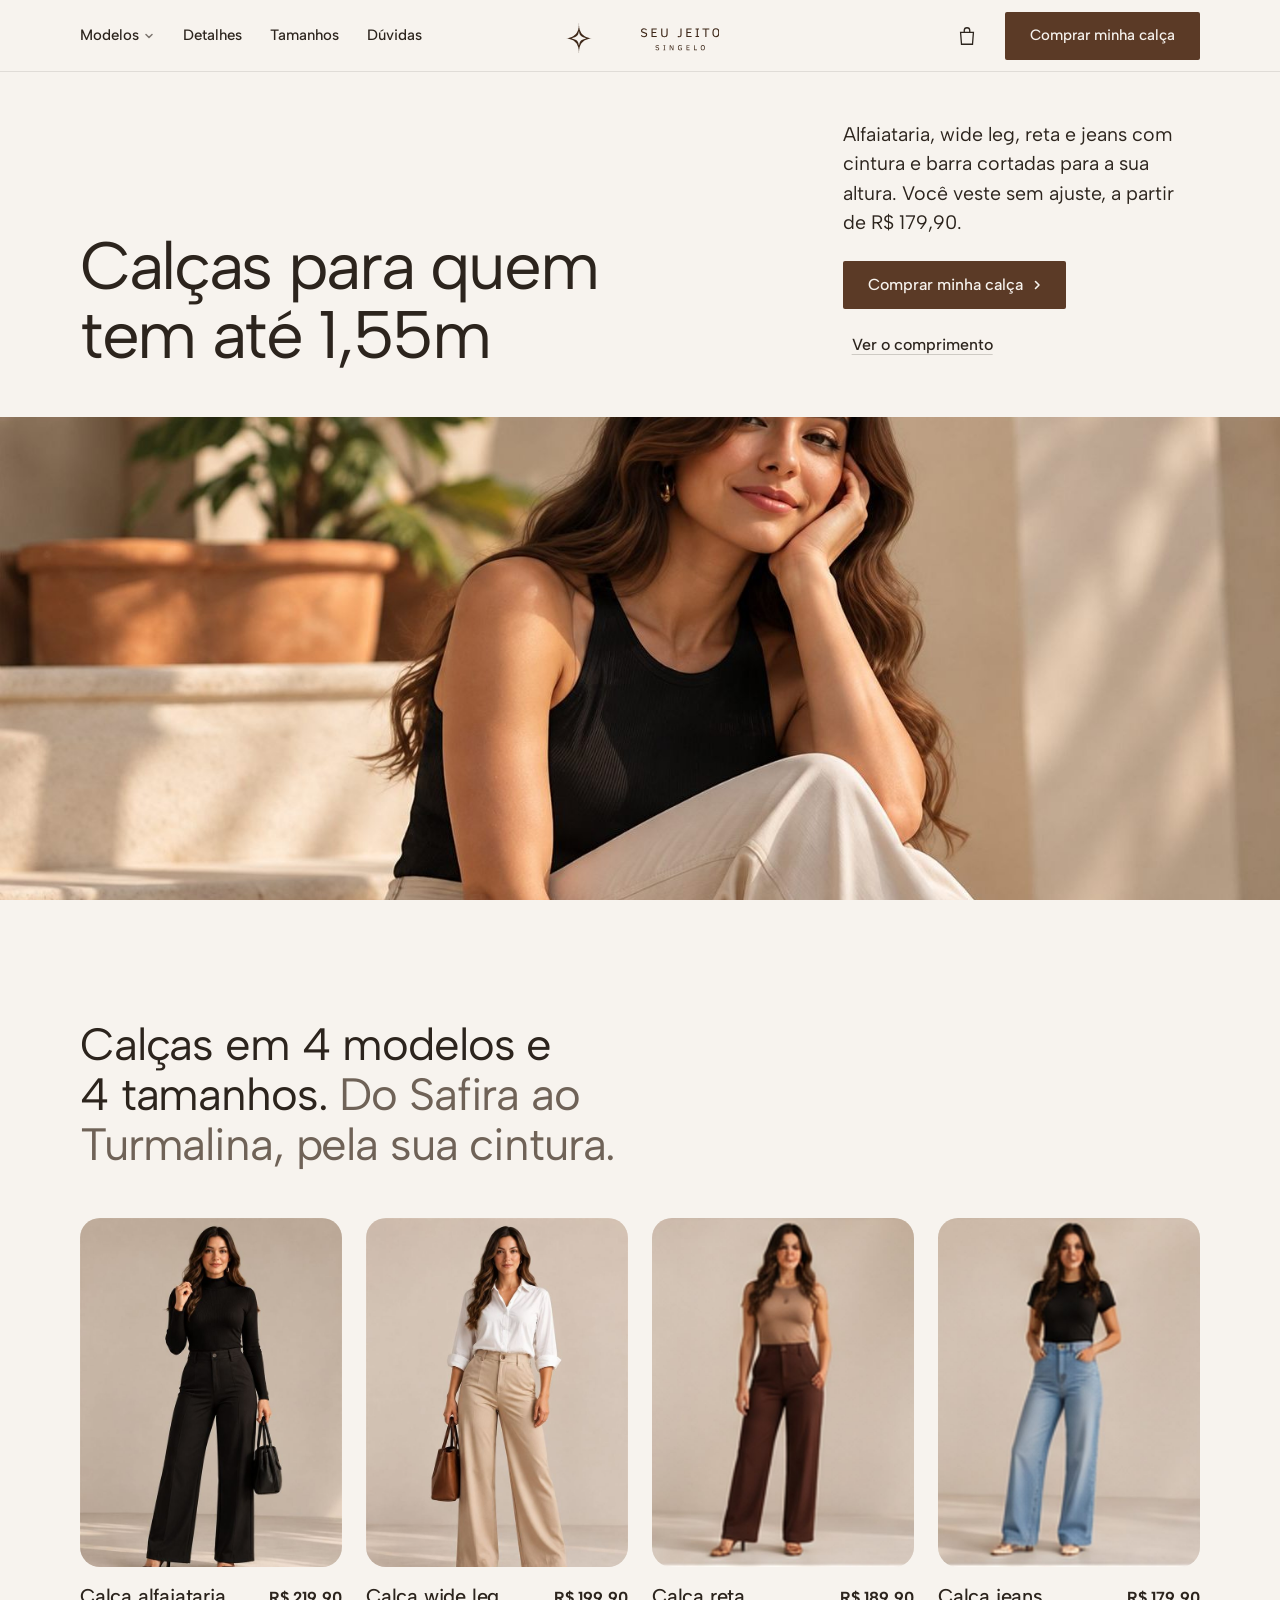
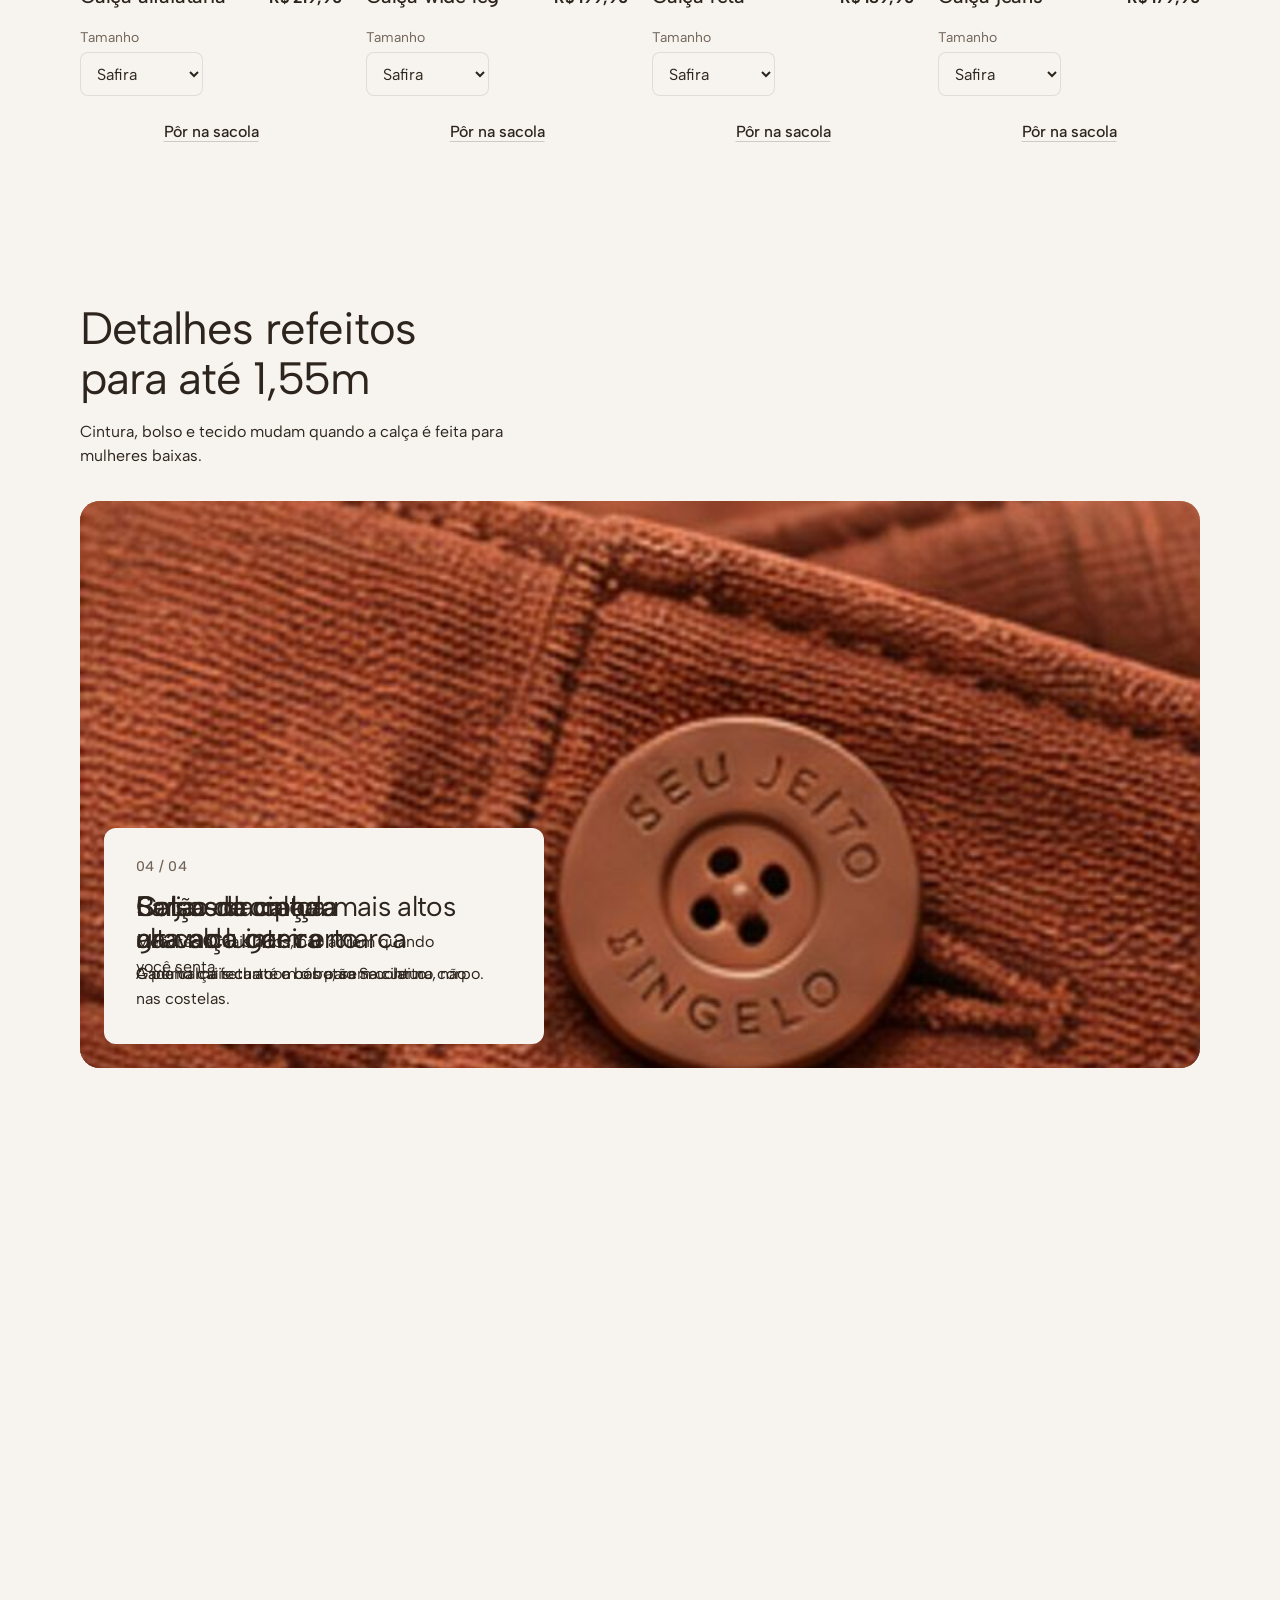
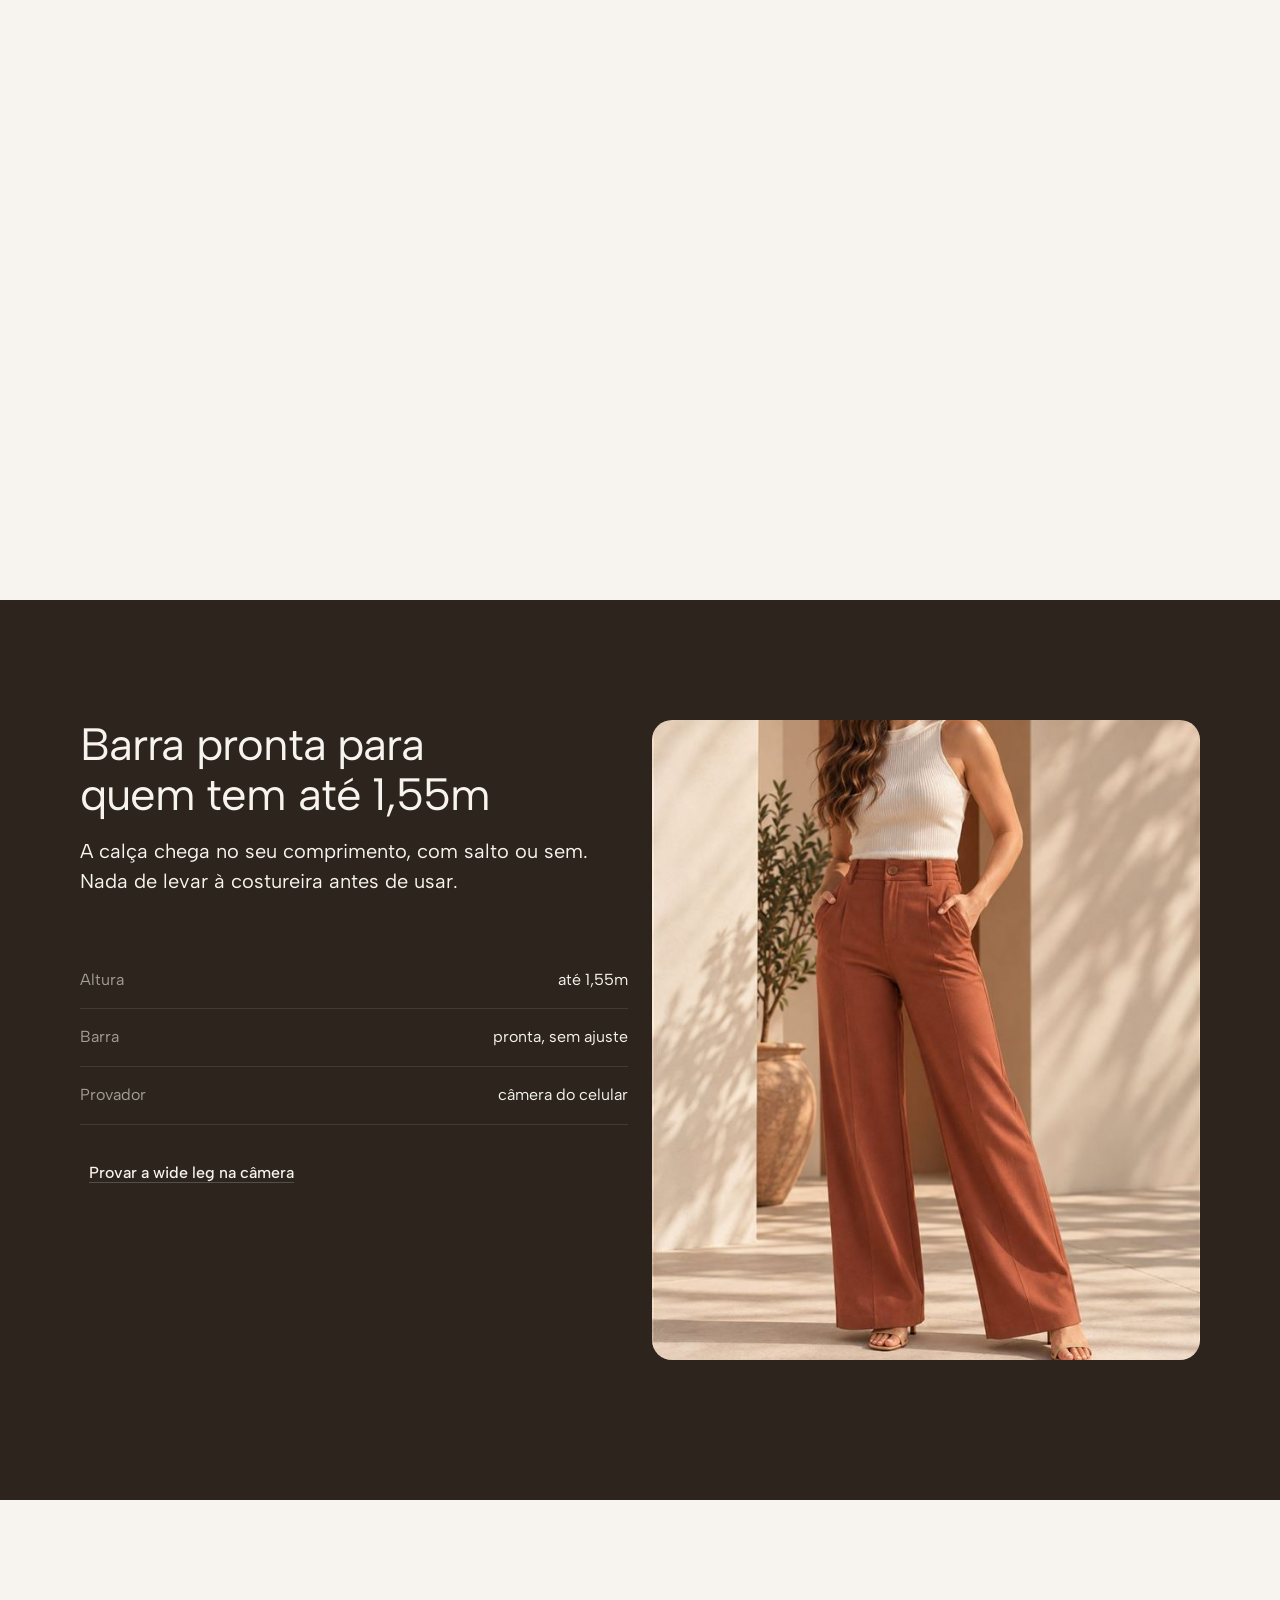
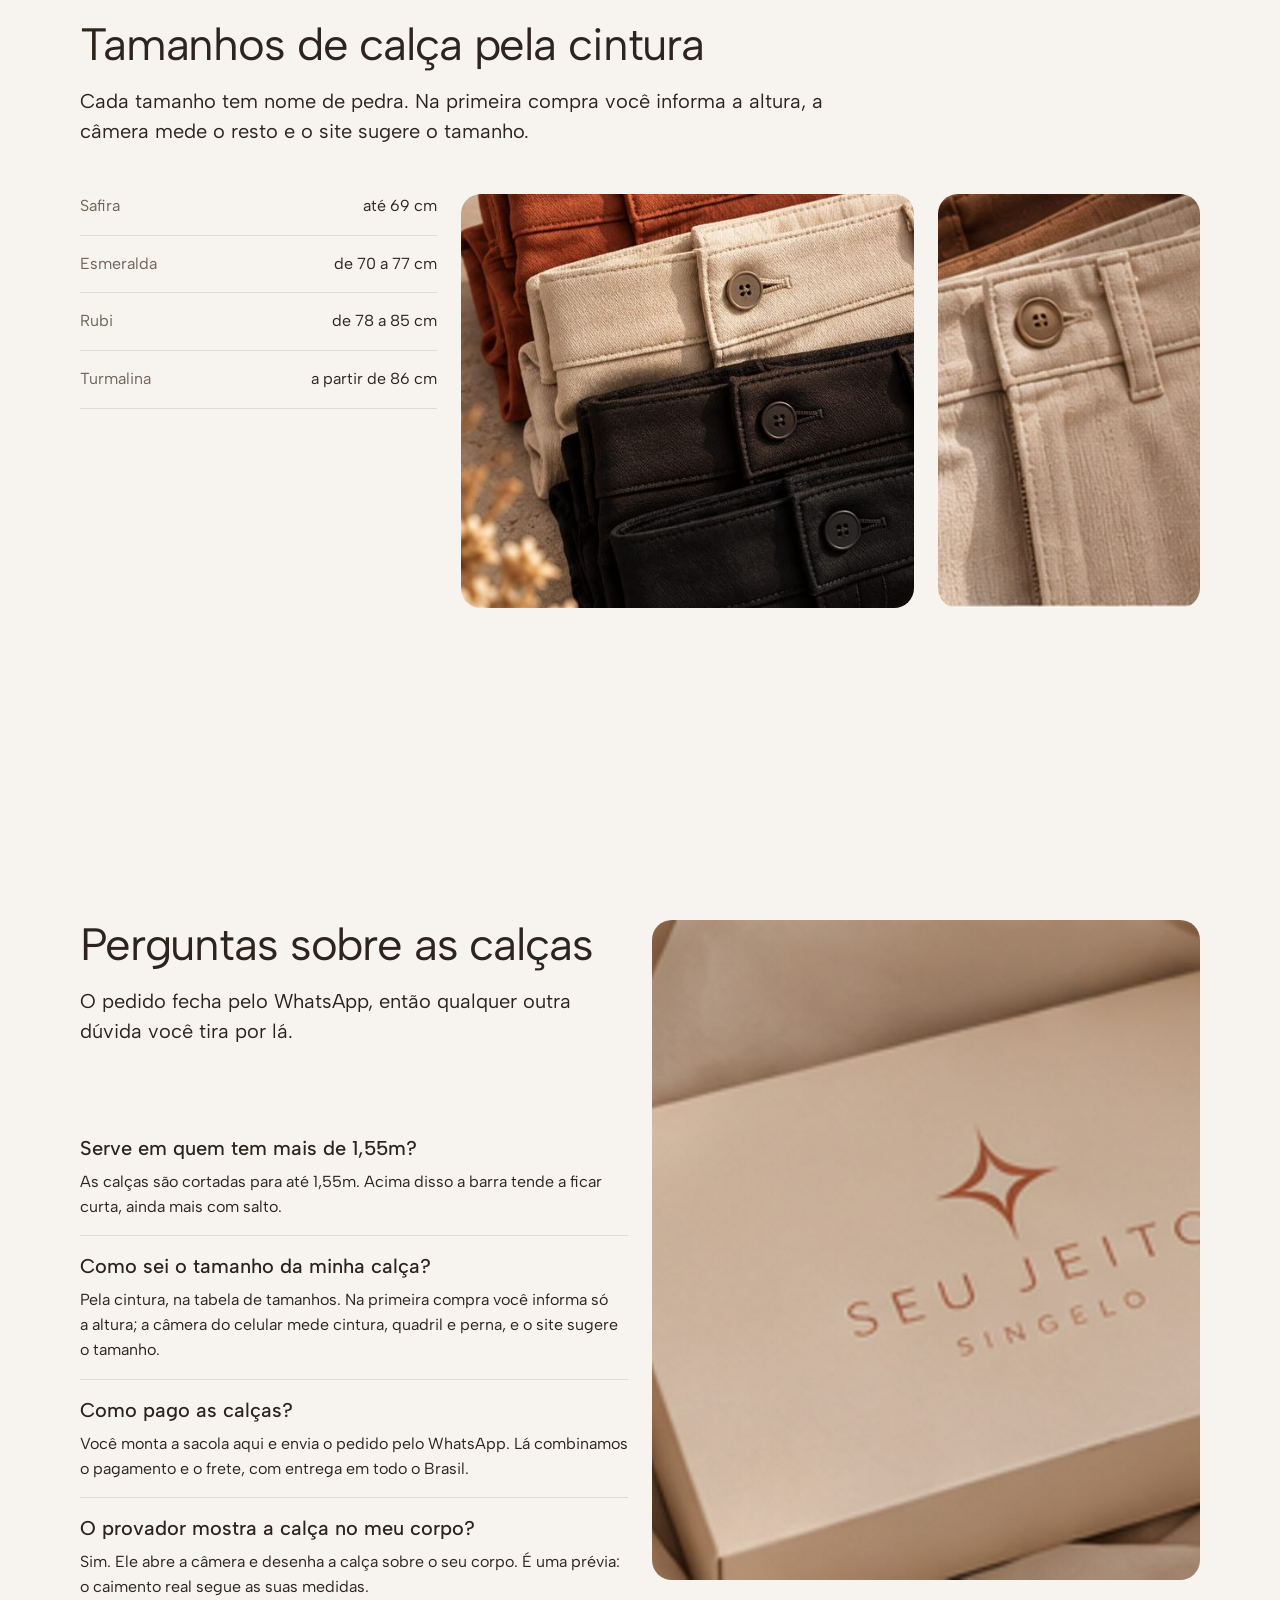
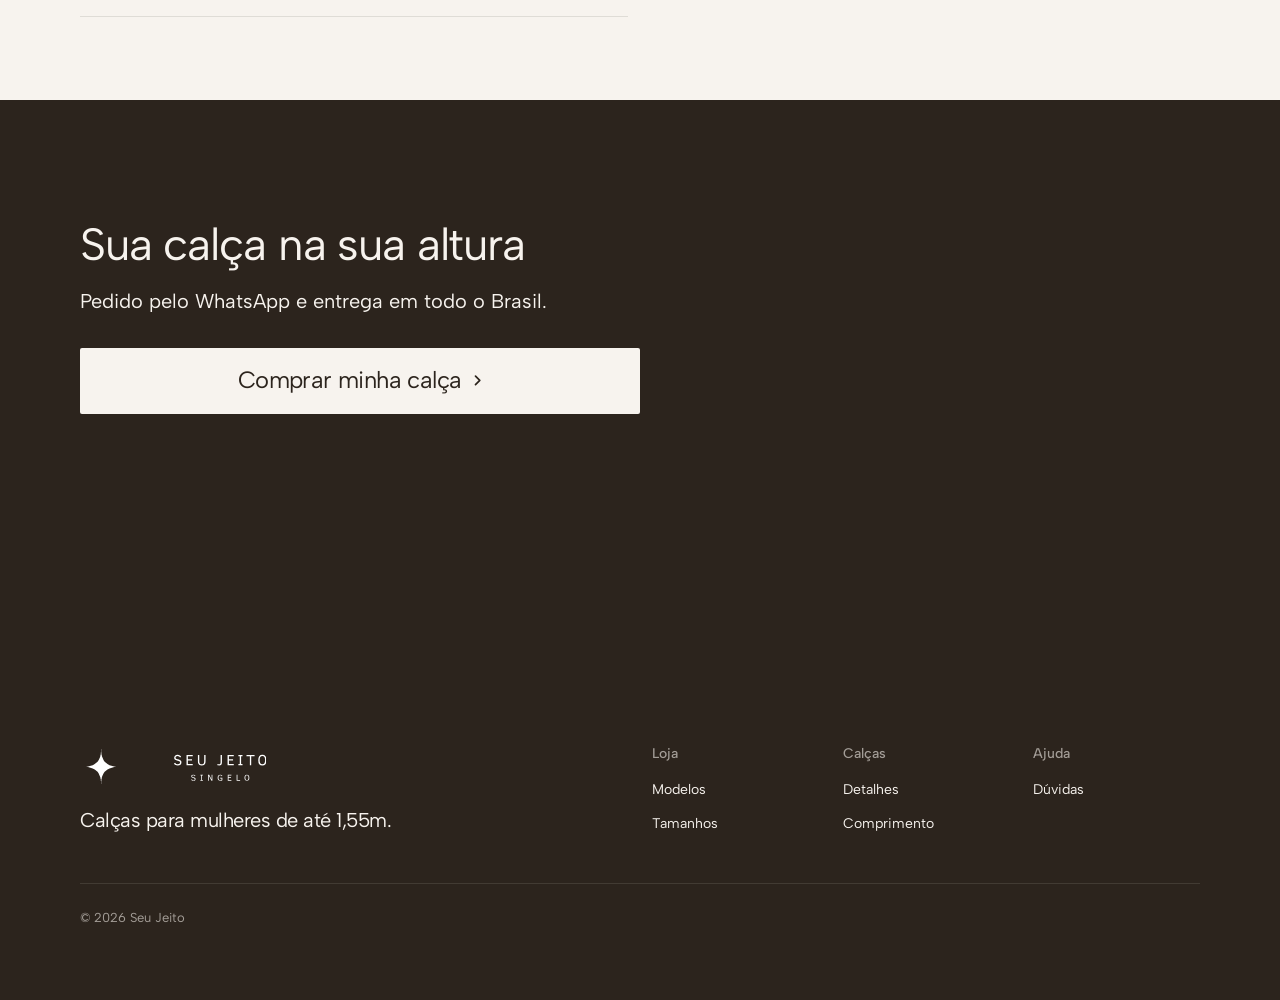
==== index.html @ 29775863 "checkout: medidas da câmera editáveis; pedido registra a correção Co-Authored-By: Claude Opus 5.5 <n" ====
<!doctype html>
<html lang="pt-BR" data-type="product" data-radius="soft" data-buttons="block" data-motion>
<head>
<meta charset="utf-8">
<meta name="viewport" content="width=device-width, initial-scale=1, viewport-fit=cover">
<title>Seu Jeito: calças para mulheres de até 1,55m</title>
<meta name="description" content="Alfaiataria, wide leg, reta e jeans com cintura e barra cortadas para mulheres baixas. Pedido pelo WhatsApp e entrega em todo o Brasil.">
<meta property="og:type" content="website">
<meta property="og:title" content="Seu Jeito: calças para mulheres de até 1,55m">
<meta property="og:description" content="Quatro modelos de calça com a barra pronta para quem tem até 1,55m.">
<meta property="og:image" content="share.jpg">
<meta name="twitter:card" content="summary_large_image">
<link rel="icon" href="img/logo.svg" type="image/svg+xml">
<meta name="theme-color" content="#f7f3ee">
<!-- <link rel="canonical" href="https://[domínio do cliente]/"> -->
<meta name="site-kind" content="other">
<meta name="page-type" content="product">
<link rel="preconnect" href="https://fonts.googleapis.com">
<link rel="preconnect" href="https://fonts.gstatic.com" crossorigin>
<link href="https://fonts.googleapis.com/css2?family=Albert+Sans:wght@400..700&display=swap" rel="stylesheet">
<link rel="stylesheet" href="assets/system.css">
<link rel="stylesheet" href="assets/ui/cards.css">
<link rel="stylesheet" href="assets/motion/motion.css">
<link rel="stylesheet" href="assets/layout/layout.css">
<link rel="stylesheet" href="assets/icons/icon.css">
<style>
:root {
  --p-bg: #f7f3ee; --p-surface: #efe9e1; --p-ink: #2c241d; --p-muted: #6f6257;
  --p-accent: #5b3a26; --p-accent-ink: #f7f3ee; --p-action: #5b3a26; --p-action-ink: #f7f3ee;
  --p-inv-bg: #2c241d; --p-inv-surface: #383029; --p-inv-ink: #f7f3ee; --p-inv-muted: #a39d97;
  --p-inv-accent: #f7f3ee; --p-inv-accent-ink: #2c241d; --p-inv-action: #f7f3ee; --p-inv-action-ink: #2c241d;
  --font-display: "Albert Sans", system-ui, sans-serif;
  --font-text: "Albert Sans", system-ui, sans-serif;
  --display-weight: 400;
  --display-tracking: -0.025em;
  --display-tracking-xl: -0.035em;
}
</style>
<script>document.documentElement.classList.add('m-enter');setTimeout(()=>document.documentElement.classList.add('m-enter-done'),700)</script>
<script type="importmap">{"imports":{"three":"https://cdn.jsdelivr.net/npm/three@0.160.0/build/three.module.js","three/addons/":"https://cdn.jsdelivr.net/npm/three@0.160.0/examples/jsm/"}}</script>
<script>document.documentElement.classList.add('mo-js');setTimeout(()=>document.documentElement.classList.add('mo-safe'),2500)</script>
<link rel="modulepreload" href="assets/moments/moments.js">
<link rel="modulepreload" href="assets/moments/lib.js">
<link rel="modulepreload" href="assets/moments/photo-chapters/moment.js">
<style>
/* page CSS: só o que fica dentro de uma foto, da loja ou dos diálogos */
.nav__logo img { height: 34px; width: auto; }
.footer--dark .nav__logo img { height: 40px; filter: brightness(0) invert(1); }
.hero--product .hero__stage img { --ly-pos: 50% 38%; }
@media (max-width: 639px) { .hero--product .hero__stage { aspect-ratio: 4 / 3; } }

/* modelos: quatro peças, foto 3:4 com a cabeça inteira */
#modelos .tile { --tile-ratio: 3 / 4; }
#modelos .tile__media > img { object-position: 50% 0; }
.provar { position: absolute; left: 50%; bottom: var(--s-4); translate: -50% 0; z-index: 1; min-height: 44px; padding: 0 var(--s-5);
  border: 0; border-radius: var(--r-btn); background: var(--bg); color: var(--ink); font: 500 16px/1 var(--font-text); cursor: pointer;
  opacity: 0; transition: opacity 220ms var(--ease), translate 220ms var(--ease); }
.tile:is(:hover, :focus-within) .provar { opacity: 1; }
@media (hover: none) { .provar { opacity: 1; } }
.compra { display: flex; flex-wrap: wrap; gap: var(--s-3); align-items: end; }
.compra label { display: grid; gap: var(--s-1); font-size: var(--t-small); color: var(--muted); }
.compra select { min-height: 44px; padding: 0 var(--s-3); border: 1px solid var(--line); border-radius: var(--r-sm); background: var(--bg); color: var(--ink); font: 16px var(--font-text); }
.compra .btn { flex: 1 1 140px; }
#modelos .tile { min-width: 0; }
@media (max-width: 639px) { .nav__logo img { height: 28px; } }

/* comprimento: a barra no chão */
#comprimento .frame { height: min(640px, calc(100svh - var(--padt) - var(--padb) - 24px)); }
#comprimento .frame__img { object-position: 50% 82%; }
.pic { margin: 0; overflow: hidden; border-radius: var(--r-lg); aspect-ratio: 1; }
.pic--tall { aspect-ratio: 5 / 4; }
@media (min-width: 1024px) { #tamanhos .pic { aspect-ratio: auto; height: min(415px, 46svh); } }
.pic--box { aspect-ratio: 3 / 2; }
.pic--box img { object-position: 72% 50%; }
@media (min-width: 1024px) { #duvidas .pic { aspect-ratio: auto; height: min(660px, calc(100svh - var(--padt) - var(--padb) - 24px)); } }
@media (min-width: 640px) { #detalhes:not(.is-live) .mo-ph__pic > img { max-height: 40svh; } }
.pic img { width: 100%; height: 100%; object-fit: cover; }
@media (max-width: 1023px) { #tamanhos .rows { grid-column: 1 / -1; } #tamanhos .pic { grid-column: span 6; aspect-ratio: 1; } }
@media (max-width: 639px) { #tamanhos .pic { grid-column: span 6; } #tamanhos .pic--tall { grid-column: 1 / -1; } }
/* photo-chapters parado (movimento reduzido ou tela baixa): as quatro fotos numa linha a 1024, mais baixas no celular */
@media (min-width: 1024px) and (max-width: 1279px) { #detalhes:not(.is-live) .mo-ph__list { grid-template-columns: repeat(4, 1fr); } }
@media (max-width: 639px) { #detalhes:not(.is-live) .mo-ph__pic > img { aspect-ratio: 2 / 1; } main > #detalhes:not(.is-live) { min-height: calc(2 * 100lvh); } }
#duvidas .faq__item { padding-block: var(--s-4); }
@media (min-width: 640px) and (max-width: 1279px) { #duvidas { --h: 2; } }
@media (min-width: 640px) and (max-width: 1023px) { #duvidas .pic { aspect-ratio: 4 / 5; } }
@media (min-width: 1024px) and (max-width: 1279px) { #duvidas .pic { height: calc(200svh - var(--padt) - var(--padb) - 48px); } }
@media (max-width: 639px) { #comprimento, #duvidas { --hm: 2; } #comprimento .frame { height: 600px; } }

/* sacola e diálogos: transições no estilo transitions.dev (entra com fade, blur e escala; sai rápido) */
.badge { position: absolute; top: -4px; right: -6px; min-width: 18px; height: 18px; padding: 0 5px; border-radius: 9px; background: var(--action); color: var(--action-ink);
  font: 500 12px/18px var(--font-text); text-align: center; }
.badge:empty { display: none; }
.badge.bump { animation: bump 360ms cubic-bezier(.34, 1.56, .64, 1); }
@keyframes bump { 40% { transform: scale(1.35); } }
.sacola-btn { position: relative; display: inline-grid; place-items: center; width: 44px; height: 44px; border: 0; background: none; color: var(--ink); cursor: pointer; }
.sacola-btn svg { width: 22px; height: 22px; fill: none; stroke: currentColor; stroke-width: 1.4; }

dialog { border: 0; padding: 0; background: var(--bg); color: var(--ink); max-height: calc(100% - 32px);
  opacity: 1; transform: none; filter: none;
  transition: opacity 260ms cubic-bezier(.22, 1, .36, 1), transform 320ms cubic-bezier(.22, 1, .36, 1), filter 260ms ease, overlay 320ms allow-discrete, display 320ms allow-discrete; }
@starting-style { dialog[open] { opacity: 0; transform: translateY(12px) scale(.97); filter: blur(6px); } }
dialog:not([open]) { opacity: 0; transform: scale(.98); transition-duration: 140ms; }
dialog::backdrop { background: rgb(44 36 29 / .45); transition: background 260ms ease, overlay 320ms allow-discrete, display 320ms allow-discrete; }
@starting-style { dialog[open]::backdrop { background: rgb(44 36 29 / 0); } }
dialog.sacola { margin: 0 0 0 auto; height: 100%; max-height: none; width: min(420px, 100%); display: flex; flex-direction: column; }
dialog.sacola:not([open]) { display: none; }
@starting-style { dialog.sacola[open] { opacity: 1; transform: translateX(100%); filter: none; } }
dialog.sacola:not([open]) { transform: translateX(100%); opacity: 1; }
.dlg-head { display: flex; justify-content: space-between; align-items: center; padding: var(--s-5) var(--s-6); border-bottom: 1px solid var(--line); }
.dlg-head h3 { font: 500 var(--t-lead)/1.3 var(--font-text); }
.dlg-head button { width: 44px; height: 44px; margin-right: calc(-1 * var(--s-3)); border: 0; background: none; color: var(--ink); font-size: 28px; line-height: 1; cursor: pointer; }
.sacola-itens { flex: 1; overflow: auto; padding: var(--s-4) var(--s-6); }
.sacola-item { display: grid; grid-template-columns: 64px 1fr auto; gap: var(--s-4); align-items: center; padding: var(--s-4) 0; border-bottom: 1px solid var(--line); }
.sacola-item img { width: 64px; height: 84px; object-fit: cover; object-position: 50% 0; border-radius: var(--r-sm); }
.sacola-item strong { display: block; font-weight: 500; }
.sacola-item span { font-size: var(--t-small); color: var(--muted); }
.qtd { display: inline-flex; align-items: center; gap: var(--s-3); margin-top: var(--s-2); }
.qtd button, .rm { width: 32px; height: 32px; border: 1px solid var(--line); border-radius: 50%; background: var(--bg); color: var(--ink); cursor: pointer; font-size: 16px; line-height: 1; }
.rm { border: 0; font-size: 22px; color: var(--muted); }
.vazia { color: var(--muted); text-align: center; padding: var(--s-8) 0; }
.sacola-foot { display: grid; gap: var(--s-3); padding: var(--s-5) var(--s-6); border-top: 1px solid var(--line); }
.sacola-foot > div { display: flex; justify-content: space-between; font-size: var(--t-lead); }
.sacola-foot .btn:disabled { opacity: .4; pointer-events: none; }
.sacola-foot small { font-size: var(--t-small); color: var(--muted); text-align: center; }

#checkout { width: min(640px, calc(100% - 32px)); }
#checkout form { padding: 0 var(--s-6) var(--s-6); }
#checkout fieldset { border: 0; padding: 0; margin: var(--s-5) 0 0; }
#checkout legend { font-weight: 500; margin-bottom: var(--s-4); }
#checkout legend small { display: block; font-weight: 400; color: var(--muted); font-size: var(--t-small); }
.campos { display: grid; grid-template-columns: 1fr 1fr; gap: var(--s-4); }
.campos label { display: grid; gap: var(--s-2); font-size: var(--t-small); color: var(--muted); }
.campos label.full { grid-column: 1 / -1; }
.campos input { min-height: 48px; padding: 0 var(--s-3); border: 1px solid var(--line); border-radius: var(--r-sm); background: #fff; color: var(--ink); font: 16px var(--font-text); }
.campos input:user-invalid { border-color: #a3341f; animation: shake 360ms cubic-bezier(.36, .07, .19, .97); }
@keyframes shake { 20%, 60% { transform: translateX(-4px); } 40%, 80% { transform: translateX(4px); } }
.sugestao { margin: var(--s-3) 0 0; color: var(--action); }
.sugestao:empty { display: none; }
.medidas-salvas { margin: var(--s-5) 0 0; color: var(--muted); }
.medidas-salvas button { border: 0; background: none; color: var(--action); text-decoration: underline; font: inherit; cursor: pointer; }
#checkout form > .btn { width: 100%; margin-top: var(--s-5); }
#provador { width: min(480px, calc(100% - 32px)); }
.cam { position: relative; background: #111; aspect-ratio: 3 / 4; }
.cam video, .cam canvas { position: absolute; inset: 0; width: 100%; height: 100%; object-fit: contain; transform: scaleX(-1); }
.cam canvas { z-index: 1; }
.cam .status { position: absolute; inset: auto 16px 16px; margin: 0; text-align: center; color: #fff; background: rgb(0 0 0 / .55); padding: var(--s-3) var(--s-4); border-radius: var(--r-sm); z-index: 2; }
.cam .status:empty { display: none; }
#provador > p, #medicao .dica { padding: var(--s-4) var(--s-6) var(--s-5); color: var(--muted); font-size: var(--t-small); }
#medicao { width: min(560px, calc(100% - 32px)); }
#medicao .dlg-head { gap: var(--s-3); }
#medicao .dlg-head h3 { margin-right: auto; }
.dlg-head .voz-btn { width: auto; height: auto; margin: 0; font-size: 14px; line-height: 1; white-space: nowrap; }
.voz-btn { min-height: 44px; padding: 0 var(--s-3); border: 1px solid var(--line); border-radius: var(--r-sm); background: none; color: var(--ink); font: 500 14px var(--font-text); cursor: pointer; }
.voz-btn[aria-pressed="false"] { color: var(--muted); }
.tutorial-video { display: block; width: 100%; max-height: 64vh; background: #111; aspect-ratio: 9 / 16; object-fit: contain; }
.tutorial-acoes { display: grid; gap: var(--s-3); padding: var(--s-5) var(--s-6); }
.tutorial-acoes .btn { width: 100%; }
.tutorial-acoes p { color: var(--muted); font-size: var(--t-small); text-align: center; }
#medicao .cam { max-height: 72vh; }
/* a cliente lê o aviso a 2,5 m do celular: letra grande */
#medicao .status { inset: auto 12px 12px; font-size: 20px; line-height: 1.35; padding: var(--s-4); }
/* celular: tela cheia, o vídeo ocupa tudo que sobra */
@media (max-width: 640px) {
  #medicao[open] { width: 100%; max-width: none; height: 100dvh; max-height: none; margin: 0; display: flex; flex-direction: column; border-radius: 0; }
  #medicao .dlg-head { padding: var(--s-2) var(--s-4); }
  .etapa-tutorial:not([hidden]), .etapa-camera:not([hidden]) { flex: 1; min-height: 0; display: flex; flex-direction: column; }
  .tutorial-video { flex: 1; min-height: 0; max-height: none; aspect-ratio: auto; }
  .tutorial-acoes { padding: var(--s-4) var(--s-4) calc(var(--s-4) + env(safe-area-inset-bottom)); }
  #medicao .cam { flex: 1; min-height: 0; max-height: none; aspect-ratio: auto !important; }
  /* vídeo deitado: corta as laterais (a pessoa fica no meio) em vez de ficar uma faixa pequena; em pé, mostra inteiro */
  #medicao.paisagem canvas { object-fit: cover; }
  #medicao .passos { margin: var(--s-3) var(--s-4) 0; font-size: 14px; }
  #medicao .dica { padding: var(--s-2) var(--s-4) calc(var(--s-3) + env(safe-area-inset-bottom)); font-size: 13px; }
}
#medicao .cam video { opacity: 0; } /* o canvas mostra o frame com as linhas de medida */
.progresso { height: 4px; background: var(--line); }
.progresso i { display: block; height: 100%; width: 0; background: var(--action); transition: width 200ms ease; }
.passos { margin: var(--s-4) var(--s-6) 0; padding-left: var(--s-5); display: grid; gap: var(--s-2); color: var(--muted); }
.passos li.agora { color: var(--ink); font-weight: 500; }
.passos li.feito { text-decoration: line-through; }
.medir { display: flex; align-items: end; }
.medir .btn { width: 100%; }
.medidas-camera { margin: var(--s-3) 0 0; }
.medidas-camera:empty { display: none; }
.medidas-camera.erro { color: #a3341f; }
@media (max-width: 600px) { .campos { grid-template-columns: 1fr; } }
@media (prefers-reduced-motion: reduce) { dialog, dialog::backdrop { transition: none; } .badge.bump, .campos input:user-invalid { animation: none; } }
</style>
</head>
<body>
<!-- type: product (calças femininas vendidas online, pedido pelo WhatsApp)
     deal: hero product (deal 2; o 1º, film, pede um filme que o cliente não tem), nav-split, close-type, footer-dark,
     rhythm dark-band, buttons block, mark: o logo do cliente. Paleta: as cores do próprio logo e das fotos (creme, marrom), via start.mjs brand. Tipo: albert.
     moments: photo-chapters em #detalhes -->

<header class="nav nav--split">
  <div class="wrap nav__bar">
    <a class="skip-link" href="#top">Pular para o conteúdo</a>
    <nav class="nav__links" aria-label="Principal">
      <div class="nav__item">
        <a class="nav__link" href="#modelos">Modelos <svg class="chev" viewBox="0 0 12 12" aria-hidden="true"><path d="M3 4.5l3 3 3-3" fill="none" stroke="currentColor" stroke-width="1.5" stroke-linecap="round" stroke-linejoin="round"/></svg></a>
        <div class="nav__menu">
          <div class="wrap grid">
            <a class="menu-card span-3" href="#modelos"><div class="panel"><img class="frame__img" src="img/sarja.jpg" srcset="img/sarja-640.jpg 640w, img/sarja.jpg 1600w" sizes="300px" alt="Sarja bege de perto, com o fio do tecido em diagonal" loading="lazy" width="1374" height="1145"></div><span class="t-card">Alfaiataria</span><span class="t-small muted">Pregas e vinco, para o trabalho</span></a>
            <a class="menu-card span-3" href="#modelos"><div class="panel"><img class="frame__img" src="img/bolso.jpg" srcset="img/bolso-640.jpg 640w, img/bolso.jpg 1600w" sizes="300px" alt="Bolso lateral de uma calça bege" loading="lazy" width="1374" height="1145"></div><span class="t-card">Wide leg</span><span class="t-small muted">Perna larga do quadril à barra</span></a>
            <a class="menu-card span-3" href="#modelos"><div class="panel"><img class="frame__img" src="img/cintura.jpg" srcset="img/cintura-640.jpg 640w, img/cintura.jpg 1600w" sizes="300px" alt="Cós alto de uma calça terracota" loading="lazy" width="1200" height="816"></div><span class="t-card">Reta</span><span class="t-small muted">Perna reta, cintura alta</span></a>
            <a class="menu-card span-3" href="#modelos"><div class="panel"><img class="frame__img" src="img/botao.jpg" srcset="img/botao-640.jpg 640w, img/botao.jpg 1600w" sizes="300px" alt="Botão gravado Seu Jeito no cós" loading="lazy" width="1036" height="908"></div><span class="t-card">Jeans</span><span class="t-small muted">Jeans claro de todo dia</span></a>
          </div>
        </div>
      </div>
      <div class="nav__item"><a class="nav__link" href="#detalhes">Detalhes</a></div>
      <div class="nav__item"><a class="nav__link" href="#tamanhos">Tamanhos</a></div>
      <div class="nav__item"><a class="nav__link" href="#duvidas">Dúvidas</a></div>
    </nav>
    <a class="nav__logo" href="#top"><img src="img/logo.svg" alt="Seu Jeito Singelo" width="120" height="34"></a>
    <div class="nav__actions">
      <button class="sacola-btn" type="button" data-abrir-sacola aria-label="Abrir sacola"><svg viewBox="0 0 24 24" aria-hidden="true"><path d="M5 8h14l-1 13H6zM9 8V6a3 3 0 016 0v2"/></svg><i class="badge"></i></button>
      <a class="btn btn--primary" href="#modelos">Comprar minha calça</a>
    </div>
    <button class="nav__toggle" type="button" aria-expanded="false" aria-label="Menu"><svg width="18" height="18" viewBox="0 0 18 18" aria-hidden="true"><path d="M2 5h14M2 13h14" stroke="currentColor" stroke-width="1.6" stroke-linecap="round"/></svg></button>
  </div>
</header>

<main id="top">
  <section class="hero hero--product" data-enter aria-labelledby="hero-h">
    <div class="wrap"><div class="hero-text hero__in">
      <div class="hero__head">
        <div>
          <h1 id="hero-h">Calças para quem tem até 1,55m</h1>
          <p class="hero__lead">Alfaiataria, wide leg, reta e jeans com cintura e barra cortadas para a sua altura. Você veste sem ajuste, a partir de <span data-assumed>R$&nbsp;179,90</span>.</p>
        </div>
        <div class="btn-row"><a class="btn btn--primary" href="#modelos">Comprar minha calça<svg class="m-arrow" viewBox="0 0 12 12" aria-hidden="true"><path class="m-arrow__stem" d="M1 6h8"/><path class="m-arrow__head" d="M4.5 2.5 8 6l-3.5 3.5"/></svg></a><a class="btn btn--secondary" href="#comprimento">Ver o comprimento</a></div>
      </div>
      <div class="hero__stage">
        <img src="img/sentada.jpg" srcset="img/sentada-640.jpg 640w, img/sentada.jpg 1600w" sizes="100vw" alt="Mulher sentada num degrau de pedra, de regata preta e calça bege de perna larga" fetchpriority="high" data-source="client" data-subject="calça bege em uso" width="1559" height="997">
      </div>
    </div></div>
  </section>

  <section class="section" id="modelos" aria-labelledby="modelos-h">
    <div class="wrap">
      <div class="section-head">
        <h2 id="modelos-h">Calças em 4 modelos e 4 tamanhos. <span class="muted">Do Safira ao Turmalina, pela sua cintura.</span></h2>
      </div>
      <div class="grid">
        <article class="tile span-3" data-id="alfaiataria">
          <div class="tile__media"><img src="img/alfaiataria.jpg?v=2" srcset="img/alfaiataria-640.jpg 640w, img/alfaiataria.jpg?v=2 1600w" sizes="(max-width: 639px) 50vw, 25vw" alt="Mulher de calça de alfaiataria preta e camisa clara" loading="lazy" width="1024" height="1536"><button type="button" class="provar">Provar na câmera</button></div>
          <div class="tile__head"><h3>Calça alfaiataria</h3><strong class="tile__price preco" data-assumed></strong></div>
          <div class="compra"><label>Tamanho<select></select></label><button type="button" class="btn btn--secondary add">Pôr na sacola</button></div>
        </article>
        <article class="tile span-3" data-id="wideleg">
          <div class="tile__media"><img src="img/wideleg.jpg?v=2" srcset="img/wideleg-640.jpg 640w, img/wideleg.jpg?v=2 1600w" sizes="(max-width: 639px) 50vw, 25vw" alt="Mulher de camisa branca e calça wide leg bege, com bolsa de couro" loading="lazy" width="1024" height="1536"><button type="button" class="provar">Provar na câmera</button></div>
          <div class="tile__head"><h3>Calça wide leg</h3><strong class="tile__price preco" data-assumed></strong></div>
          <div class="compra"><label>Tamanho<select></select></label><button type="button" class="btn btn--secondary add">Pôr na sacola</button></div>
        </article>
        <article class="tile span-3" data-id="reta">
          <div class="tile__media"><img src="img/reta.jpg" alt="Mulher de regata caramelo e calça reta marrom" loading="lazy" width="644" height="796"><button type="button" class="provar">Provar na câmera</button></div>
          <div class="tile__head"><h3>Calça reta</h3><strong class="tile__price preco" data-assumed></strong></div>
          <div class="compra"><label>Tamanho<select></select></label><button type="button" class="btn btn--secondary add">Pôr na sacola</button></div>
        </article>
        <article class="tile span-3" data-id="jeans">
          <div class="tile__media"><img src="img/jeans.jpg" alt="Mulher de calça jeans clara de perna reta" loading="lazy" width="636" height="796"><button type="button" class="provar">Provar na câmera</button></div>
          <div class="tile__head"><h3>Calça jeans</h3><strong class="tile__price preco" data-assumed></strong></div>
          <div class="compra"><label>Tamanho<select></select></label><button type="button" class="btn btn--secondary add">Pôr na sacola</button></div>
        </article>
      </div>
    </div>
  </section>

  <!-- photo-chapters: o h2 e a linha, depois quatro capítulos, uma foto cada, nenhuma repetida na página -->
  <section class="section" id="detalhes" data-moment="photo-chapters" aria-labelledby="detalhes-h">
    <div class="wrap mo-ph">
      <div class="mo-ph__head"><h2 id="detalhes-h">Detalhes refeitos para até 1,55m</h2><p>Cintura, bolso e tecido mudam quando a calça é feita para mulheres baixas.</p></div>
      <ol class="mo-ph__list">
        <li class="mo-ph__ch">
          <figure class="mo-ph__pic"><img src="img/cintura.jpg" srcset="img/cintura-640.jpg 640w, img/cintura.jpg 1600w" sizes="100vw" alt="Cós alto de uma calça terracota com a mão no bolso" width="1200" height="816" loading="lazy"></figure>
          <h3>Calça de cintura alta no lugar certo</h3>
          <p>Gancho mais curto: o cós para na cintura, não nas costelas.</p>
        </li>
        <li class="mo-ph__ch">
          <figure class="mo-ph__pic"><img src="img/bolso.jpg" srcset="img/bolso-640.jpg 640w, img/bolso.jpg 1600w" sizes="100vw" alt="Bolso lateral inclinado de uma calça bege, com passante e vinco" width="1374" height="1145" loading="lazy"></figure>
          <h3>Bolsos da calça mais altos</h3>
          <p>Menores e mais altos, não abrem quando você senta.</p>
        </li>
        <li class="mo-ph__ch">
          <figure class="mo-ph__pic"><img src="img/sarja.jpg" srcset="img/sarja-640.jpg 640w, img/sarja.jpg 1600w" sizes="100vw" alt="Sarja bege dobrada, com o fio do tecido em diagonal" width="1374" height="1145" loading="lazy"></figure>
          <h3>Sarja encorpada na calça inteira</h3>
          <p>A perna cai reta até a barra, sem colar no corpo.</p>
        </li>
        <li class="mo-ph__ch">
          <figure class="mo-ph__pic"><img src="img/botao.jpg" srcset="img/botao-640.jpg 640w, img/botao.jpg 1600w" sizes="100vw" alt="Botão de madeira gravado Seu Jeito Singelo no cós terracota" width="1036" height="908" loading="lazy"></figure>
          <h3>Botão da calça gravado com a marca</h3>
          <p>Cada calça fecha com o botão Seu Jeito.</p>
        </li>
      </ol>
    </div>
  </section>

  <section class="section ground-inverse" id="comprimento" aria-labelledby="comprimento-h">
    <div class="wrap grid grid--top">
      <div class="span-6 split-col">
        <div class="section-head">
          <h2 id="comprimento-h">Barra pronta para quem tem até 1,55m</h2>
          <p>A calça chega no seu comprimento, com salto ou sem. Nada de levar à costureira antes de usar.</p>
        </div>
        <ul class="rows rows--spec">
          <li><span class="rows__name">Altura</span><span class="rows__value">até 1,55m</span></li>
          <li><span class="rows__name">Barra</span><span class="rows__value">pronta, sem ajuste</span></li>
          <li><span class="rows__name">Provador</span><span class="rows__value">câmera do celular</span></li>
        </ul>
        <div class="btn-row"><button type="button" class="btn btn--secondary" data-provar="wideleg">Provar a wide leg na câmera</button></div>
      </div>
      <div class="frame frame--photo span-6 start-7">
        <img class="frame__img" src="img/hero.jpg" srcset="img/hero-640.jpg 640w, img/hero.jpg 1600w" sizes="(max-width: 639px) 100vw, 50vw" alt="Calça terracota de perna larga com a barra rente ao chão, sobre sandália de salto fino" loading="lazy" data-source="client" data-subject="barra da calça" width="1067" height="1600">
      </div>
    </div>
  </section>

  <section class="section" id="tamanhos" aria-labelledby="tamanhos-h">
    <div class="wrap">
      <div class="section-head">
        <h2 id="tamanhos-h">Tamanhos de calça pela cintura</h2>
        <p>Cada tamanho tem nome de pedra. Na primeira compra você informa a altura, a câmera mede o resto e o site sugere o tamanho.</p>
      </div>
      <div class="grid grid--top">
        <ul class="rows rows--spec span-4">
          <li><span class="rows__name">Safira</span><span class="rows__value">até 69 cm</span></li>
          <li><span class="rows__name">Esmeralda</span><span class="rows__value">de 70 a 77 cm</span></li>
          <li><span class="rows__name">Rubi</span><span class="rows__value">de 78 a 85 cm</span></li>
          <li><span class="rows__name">Turmalina</span><span class="rows__value">a partir de 86 cm</span></li>
        </ul>
        <figure class="pic pic--tall span-5 start-5"><img src="img/tecidos.jpg?v=2" srcset="img/tecidos-640.jpg 640w, img/tecidos.jpg?v=2 1600w" sizes="(max-width: 639px) 100vw, 50vw" alt="Quatro calças dobradas, terracota, bege, marrom e preta, com botões no cós" loading="lazy" data-source="client" data-subject="as cores das calças" width="1446" height="1087"></figure>
        <figure class="pic span-3 start-10"><img src="img/offwhite.jpg" srcset="img/offwhite-640.jpg 640w, img/offwhite.jpg 1600w" sizes="(max-width: 639px) 100vw, 50vw" alt="Cós de uma calça off-white de perto, com botão e passante" loading="lazy" data-source="client" data-subject="cós off-white" width="1036" height="1028"></figure>
      </div>
    </div>
  </section>

  <section class="section" id="duvidas" aria-labelledby="duvidas-h">
    <div class="wrap grid grid--top">
      <div class="span-6 split-col">
        <div class="section-head">
          <h2 id="duvidas-h">Perguntas sobre as calças</h2>
          <p>O pedido fecha pelo WhatsApp, então qualquer outra dúvida você tira por lá.</p>
        </div>
        <div class="faq">
        <div class="faq__item"><h3>Serve em quem tem mais de 1,55m?</h3><p>As calças são cortadas para até 1,55m. Acima disso a barra tende a ficar curta, ainda mais com salto.</p></div>
        <div class="faq__item"><h3>Como sei o tamanho da minha calça?</h3><p>Pela cintura, na tabela de tamanhos. Na primeira compra você informa só a altura; a câmera do celular mede cintura, quadril e perna, e o site sugere o tamanho.</p></div>
        <div class="faq__item"><h3>Como pago as calças?</h3><p>Você monta a sacola aqui e envia o pedido pelo WhatsApp. Lá combinamos o pagamento e o frete, com entrega em todo o Brasil.</p></div>
        <div class="faq__item"><h3>O provador mostra a calça no meu corpo?</h3><p>Sim. Ele abre a câmera e desenha a calça sobre o seu corpo. É uma prévia: o caimento real segue as suas medidas.</p></div>
        </div>
      </div>
      <figure class="pic pic--box span-6 start-7"><img src="img/caixa.jpg" alt="Caixa creme com o logo Seu Jeito Singelo sobre um tecido claro" loading="lazy" data-source="client" data-subject="a embalagem" width="1208" height="816"></figure>
    </div>
  </section>
</main>

<footer class="footer closing footer--dark ground-inverse" id="contact" aria-labelledby="close-h">
  <div class="wrap">
    <div class="closing__cta close--type">
      <div class="section-head">
        <h2 id="close-h">Sua calça na sua altura</h2>
        <p>Pedido pelo WhatsApp e entrega em todo o Brasil.</p>
      </div>
      <a class="btn btn--primary btn--xl" href="#modelos">Comprar minha calça<svg class="m-arrow" viewBox="0 0 12 12" aria-hidden="true"><path class="m-arrow__stem" d="M1 6h8"/><path class="m-arrow__head" d="M4.5 2.5 8 6l-3.5 3.5"/></svg></a>
    </div>
    <div class="closing__links">
      <div class="grid">
        <div class="span-4 stack-4">
          <a class="nav__logo" href="#top"><img src="img/logo.svg" alt="Seu Jeito Singelo" width="140" height="40" loading="lazy"></a>
          <p class="footer__lede">Calças para mulheres de até 1,55m.</p>
        </div>
        <div class="span-2 start-7 footer__col"><h3>Loja</h3><ul><li><a href="#modelos">Modelos</a></li><li><a href="#tamanhos">Tamanhos</a></li></ul></div>
        <div class="span-2 footer__col"><h3>Calças</h3><ul><li><a href="#detalhes">Detalhes</a></li><li><a href="#comprimento">Comprimento</a></li></ul></div>
        <div class="span-2 footer__col"><h3>Ajuda</h3><ul><li><a href="#duvidas">Dúvidas</a></li></ul></div>
      </div>
      <div class="footer__legal">
        <span>&copy; 2026 Seu Jeito</span>
        <div class="socials"></div>
      </div>
    </div>
  </div>
</footer>

<nav class="actionbar" aria-label="Ações rápidas">
  <a class="btn btn--primary" href="#modelos">Comprar minha calça</a>
</nav>

<dialog class="sacola" id="sacola" aria-labelledby="sacola-h">
  <div class="dlg-head"><h3 id="sacola-h">Sua sacola</h3><button type="button" class="sacola-fechar" aria-label="Fechar sacola">×</button></div>
  <div class="sacola-itens"></div>
  <div class="sacola-foot"><div><span>Total</span><strong class="sacola-total"></strong></div>
    <button type="button" class="btn btn--primary finalizar">Enviar pedido</button>
    <small>Frete calculado na confirmação pelo WhatsApp.</small></div>
</dialog>

<dialog id="checkout" aria-labelledby="checkout-h">
  <form method="dialog">
    <div class="dlg-head"><h3 id="checkout-h">Finalizar compra</h3><button type="button" onclick="checkout.close()" aria-label="Fechar">×</button></div>
    <fieldset class="passo-medidas">
      <legend>Suas medidas <small>Você informa a altura e a câmera mede cintura, quadril e perna. Só na primeira compra; guardamos para a próxima.</small></legend>
      <div class="campos">
        <label>Altura (cm)<input name="altura" type="number" min="130" max="200" required inputmode="numeric"></label>
        <div class="medir"><button type="button" class="btn btn--secondary medir-btn">Medir com a câmera</button></div>
      </div>
      <p class="medidas-camera" role="status"></p>
      <!-- preenchidos pela câmera; viram campos de digitar só quando a câmera não abre -->
      <div class="campos manual" hidden>
        <label>Cintura (cm)<input name="cintura" type="number" min="55" max="120" inputmode="numeric"></label>
        <label>Quadril (cm)<input name="quadril" type="number" min="70" max="140" inputmode="numeric"></label>
        <label class="full">Comprimento da perna (cm)<input name="comprimento" type="number" min="60" max="110" inputmode="numeric"><small>Da cintura até o chão, descalça.</small></label>
      </div>
      <p class="sugestao"></p>
    </fieldset>
    <p class="medidas-salvas" hidden>Medidas salvas: <span></span> <button type="button" class="editar-medidas">editar</button></p>
    <fieldset>
      <legend>Seus dados</legend>
      <div class="campos">
        <label>Nome<input name="nome" required autocomplete="name"></label>
        <label>WhatsApp<input name="whats" type="tel" required autocomplete="tel"></label>
        <label>E-mail<input name="email" type="email" required autocomplete="email"></label>
        <label>CEP<input name="cep" required autocomplete="postal-code" inputmode="numeric"></label>
        <label class="full">Endereço completo<input name="endereco" required autocomplete="street-address"></label>
      </div>
    </fieldset>
    <button class="btn btn--primary" type="submit">Enviar pedido pelo WhatsApp</button>
  </form>
</dialog>

<dialog id="medicao" aria-labelledby="medicao-h">
  <div class="dlg-head"><h3 id="medicao-h">Medir com a câmera</h3><button type="button" class="voz-btn" aria-pressed="true">Voz ligada</button><button type="button" class="medicao-fechar" aria-label="Fechar medição">×</button></div>
  <!-- etapa 1: o tutorial (vídeo feito no Remotion, projeto em Downloads/seu-jeito-tutorial) -->
  <div class="etapa-tutorial">
    <video class="tutorial-video" src="img/tutorial-medicao.mp4?v=2" poster="img/tutorial-medicao.jpg" playsinline muted controls preload="metadata"></video>
    <div class="tutorial-acoes">
      <button type="button" class="btn btn--primary comecar">Abrir a câmera e medir</button>
      <p>Durante a medição a voz diz o que fazer. Nenhuma imagem é gravada nem enviada.</p>
    </div>
  </div>
  <!-- etapa 2: a câmera -->
  <div class="etapa-camera" hidden>
    <div class="cam"><video playsinline muted></video><canvas></canvas><p class="status" aria-live="polite"></p></div>
    <div class="progresso" aria-hidden="true"><i></i></div>
    <ol class="passos">
      <li>De frente, corpo inteiro no quadro, braços afastados do corpo.</li>
      <li>De lado, com os braços cruzados no peito.</li>
    </ol>
    <p class="dica">Use roupa justa, fique descalça e apoie o celular em pé na altura da cintura, a uns 2,5 m. As imagens ficam só no seu aparelho.</p>
  </div>
</dialog>

<dialog id="provador" aria-labelledby="provador-h">
  <div class="dlg-head"><h3 id="provador-h">Provador</h3><button type="button" onclick="fecharProvador()" aria-label="Fechar provador">×</button></div>
  <div class="cam"><video playsinline muted hidden></video><canvas></canvas><p class="status"></p></div>
  <p>Fique de frente, com o corpo inteiro no quadro. A projeção é uma prévia; o caimento real segue as suas medidas.</p>
</dialog>

<script src="loja.js?v=7"></script>
<script type="module" src="provador.js?v=7"></script>
<script type="module" src="assets/system.js"></script>
<script type="module" src="assets/motion/motion.js"></script>
<script type="module" src="assets/layout/layout.js"></script>
</body>
</html>
---- assets/system.css ----
/*
  taste-skill system.css - the one system for the page. Link it first, then assets/ui/cards.css (the
  feature card, its panel and the fragment placements), then set the palette (--p-*), the fonts and
  the radius set on :root in the page (node scripts/start.mjs prints that block).
  Do not add a second grid, spacing scale, type scale, radius scale, button or card style.
*/

/* ---------------------------------------------------------------- tokens */
:root {
  /* palette (hex only; fx.js reads --bg --surface --ink --muted --accent --accent-ink) */
  --p-bg: #ffffff;
  --p-surface: #f4f4f4;
  --p-ink: #111111;
  --p-muted: #6b6b6b;
  --p-accent: #1a4be0;
  --p-accent-ink: #ffffff;
  --p-action: #1a4be0;      /* buttons, links, focus: the accent, or the ink when the accent is too pale */
  --p-action-ink: #ffffff;
  --p-inv-bg: #111111;
  --p-inv-surface: #1c1c1c;
  --p-inv-ink: #f4f4f4;
  --p-inv-muted: #a3a3a3;
  --p-inv-accent: #ffffff;
  --p-inv-accent-ink: #111111;
  --p-inv-action: #ffffff;
  --p-inv-action-ink: #111111;
  /* the lit ground behind UI and in the closing band (references/cards.md), one per page, tech pages only
     (none on kind other, which is flat): <html data-ground="sand|sky|sage|painting">. system.js gives it to every ground
     that holds UI, on light and dark pages alike; --hue on one panel changes only its accent */
  --ground-bg: #d9ccb7; --ground-surface: #e9e0d2; --ground-ink: #2a2622; --ground-muted: #5a534a; --ground-accent: #a8794a;

  /* fonts */
  --font-display: system-ui, -apple-system, "Segoe UI", sans-serif;
  --font-text: system-ui, -apple-system, "Segoe UI", sans-serif;
  --font-mono: ui-monospace, "SFMono-Regular", Menlo, Consolas, monospace;
  --display-weight: 400;    /* headlines 400; 500 on a tech page (software, gaming, hardware) */
  --display-tracking: -0.025em;

  /* the page rhythm (references/layout-v4.md): one section per screen. The header is fixed and
     --nav tall; every section is padded --padt above and --padb (plus the phone action bar, --bar)
     below, and is exactly one or two screens tall (--h: 1 or 2; --hm on a phone). The hero's words
     start --hgap under the header and its content ends --hpadb above the fold. */
  --nav: 72px;
  --padt: 120px;
  --padb: 72px;
  --hgap: 48px;
  --hpadb: 64px;
  --bar: 0px;
  /* grid: one .wrap (alias .container) for the header, every section and the footer, the same
     --gut on both sides: 1280 wide at x 80-1360 at 1440, 342 at x 24-366 at 390 */
  --container: 1280px;
  --gut: 80px;
  --pad: var(--gut);
  --gutter: 24px;

  /* spacing: 4/8 scale */
  --s-1: 4px;  --s-2: 8px;  --s-3: 12px; --s-4: 16px; --s-5: 24px;
  --s-6: 32px; --s-7: 48px; --s-8: 64px; --s-9: 96px; --s-10: 128px;
  --section: 40px;      /* only a .section outside main (the kit's demo pages); every main > section and
                           footer.closing take --padt and --padb */
  --section-band: 56px; /* the same for an older footer outside footer.closing */
  --head-gap: 48px;     /* the one heading-to-content gap, 32 on a phone (layout.css reads it as --ly-head-gap) */
  --card-pad: 16px;     /* card padding (cards.css sets its own for cards with a panel) */
  --card-gap: 16px;     /* gap between cards */

  /* type scale (the only sizes on the page) */
  --t-label: 13px;
  --t-small: 14px;
  --t-body: 16px;
  --t-lead: 18px;
  --t-card: 18px;
  --t-h3: 24px;
  /* straight lines from the phone size at 390 to the desktop size at 1440 (system.md's table) */
  --t-h2: clamp(30px, 1.72vw + 23.3px, 48px);
  --t-h1: clamp(38px, 3.24vw + 25.4px, 72px);
  /* a big number stays a step under the h2 (VI-11): 38 at 1440, 28 at 390, so it never reads as a
     section heading; a stats row and a price set their own, smaller still */
  --t-stat: clamp(28px, .952vw + 24.29px, 38px);

  /* radius: one scale (soft by default; data-radius on <html> switches it) */
  --r-sm: 8px;  --r-md: 12px; --r-lg: 20px; --r-btn: 8px;

  /* controls (fixed here; a page never adds its own) */
  --btn-h: 44px;
  --btn-h-sm: 36px;
  --nav-h: var(--nav);  /* the older name, kept for the kit's files */
  --icon: 16px;         /* small icons: socials, menu chevrons, mono brand marks */

  /* motion: the one UI ease-out (motion.css --m-ease and ui/base.css --u-ease read it; references/motion.md) */
  --ease: cubic-bezier(.2, .8, .2, 1);
  --dur: 180ms;
}
html[data-radius="sharp"] { --r-sm: 4px; --r-md: 6px;  --r-lg: 8px;  --r-btn: 4px; }
html[data-radius="soft"]  { --r-sm: 8px; --r-md: 12px; --r-lg: 20px; --r-btn: 8px; }
html[data-radius="round"] { --r-sm: 10px; --r-md: 16px; --r-lg: 24px; --r-btn: 999px; }
/* the four lit grounds (references/cards.md); sand is the default above. painting goes with
   painterly-landscape (x.ai's daylight sky over olive hills) */
html[data-ground="sky"]      { --ground-bg: #c6d3df; --ground-surface: #d6e0e9; --ground-ink: #25303a; --ground-muted: #4d5964; --ground-accent: #3f6a92; }
html[data-ground="sage"]     { --ground-bg: #cdd6c6; --ground-surface: #dce3d6; --ground-ink: #262d24; --ground-muted: #535b51; --ground-accent: #6c8e63; }
html[data-ground="painting"] { --ground-bg: #79a8d6; --ground-surface: #a6c4e2; --ground-ink: #16212c; --ground-muted: #273949; --ground-accent: #9c9b3c; }
/* cards.css takes its card and panel radii from this scale */
html[data-radius] .card { --c-r: var(--r-lg); }
html[data-radius] .panel { --p-r: var(--r-md); }

/* a phone: the header 56, the sections padded 96 / 48, the hero's words 40 under the header and its
   content ending 24 above the fold, 24 at both sides, 12 between columns */
@media (max-width: 639px) {
  :root { --nav: 56px; --padt: 96px; --padb: 48px; --hgap: 40px; --hpadb: 24px; --gut: 24px; --gutter: 12px; --card-gap: 12px; --head-gap: 32px; }
}
@media (min-width: 640px) {
  :root { --gut: 48px; --section: 48px; --section-band: 72px; --card-pad: 24px; }
}
@media (min-width: 1024px) {
  :root { --gut: 80px; --section: 56px; --section-band: 96px; --card-gap: 24px;
          --t-lead: 20px; --t-card: 20px; --t-h3: 28px; }
  /* a place (and a local service): the 1200 column at x 120-1320 */
  html[data-type="place"] { --gut: 120px; --container: 1200px; }
}
/* a place (VI-06, ST-96, PH-23): its own smaller type (h1 48/53 and 32/37, h2 32/40 and 24/30, titles
   and the sub-line 20 and 18), the Recipe 3 hero's gap under its photograph (40, 24 on a phone),
   square photographs and cards and 2px buttons, whatever data-radius and data-buttons say */
:root[data-type="place"] {
  --hgap: 40px;
  --t-h1: clamp(32px, 1.524vw + 26.06px, 48px);
  --t-h2: clamp(24px, .762vw + 21px, 32px);
  --t-h3: clamp(20px, .381vw + 18.51px, 24px);
  --r-sm: 2px; --r-md: 0px; --r-lg: 0px; --r-btn: 2px;
}
:root[data-type="place"] :is(h1, .t-h1) { line-height: 1.104; }
:root[data-type="place"] :is(h2, .t-h2) { line-height: 1.25; }
@media (max-width: 639px) {
  :root[data-type="place"] { --hgap: 24px; }
  :root[data-type="place"] :is(h1, .t-h1) { line-height: 1.156; }
}

/* ---------------------------------------------------------------- grounds (at most three) */
:root, .ground-base {
  --bg: var(--p-bg); --surface: var(--p-surface); --ink: var(--p-ink); --muted: var(--p-muted);
  --accent: var(--p-accent); --accent-ink: var(--p-accent-ink); --card: var(--p-surface);
  --action: var(--p-action); --action-ink: var(--p-action-ink);
}
.ground-surface {
  --bg: var(--p-surface); --surface: var(--p-bg); --ink: var(--p-ink); --muted: var(--p-muted);
  --accent: var(--p-accent); --accent-ink: var(--p-accent-ink); --card: var(--p-bg);
  --action: var(--p-action); --action-ink: var(--p-action-ink);
}
.ground-inverse {
  --bg: var(--p-inv-bg); --surface: var(--p-inv-surface); --ink: var(--p-inv-ink); --muted: var(--p-inv-muted);
  --accent: var(--p-inv-accent); --accent-ink: var(--p-inv-accent-ink); --card: var(--p-inv-surface);
  --action: var(--p-inv-action); --action-ink: var(--p-inv-action-ink);
}
:root, .ground-base, .ground-surface, .ground-inverse {
  --line: color-mix(in oklab, var(--ink) 11%, transparent);
  --line-strong: color-mix(in oklab, var(--ink) 20%, transparent);
  /* effects (fx.js) and UI fragments (assets/ui) take the colours of the ground they sit on */
  --fx-bg: var(--bg); --fx-surface: var(--surface); --fx-ink: var(--ink); --fx-muted: var(--muted);
  --fx-accent: var(--accent); --fx-accent-ink: var(--accent-ink);
  --ui-font: var(--font-text); --ui-mono: var(--font-mono); --ui-radius: var(--r-md);
}
.ground-base, .ground-surface, .ground-inverse { background: var(--bg); color: var(--ink); }

/* ---------------------------------------------------------------- base */
*, *::before, *::after { box-sizing: border-box; }
/* an anchor lands on the section's top (the judge's frame): the fixed header covers --nav of its --padt */
html { -webkit-text-size-adjust: 100%; scroll-padding-top: 0; scroll-behavior: auto; margin: 0; }
body {
  margin: 0; background: var(--bg); color: var(--ink);
  font: 400 var(--t-body)/1.55 var(--font-text);
  -webkit-font-smoothing: antialiased; text-rendering: optimizeLegibility; overflow-x: clip;
}
img, svg, video, canvas { display: block; max-width: 100%; }
/* hidden means hidden, also on an img the line above makes a block (a menu tab's photograph, a peek photograph) */
[hidden] { display: none !important; }
img, video { height: auto; }
a { color: inherit; text-decoration: none; }
button { font: inherit; color: inherit; }
h1, h2, h3, h4, p, ul, ol, figure, blockquote { margin: 0; }
ul, ol { padding: 0; list-style: none; }
h1, h2, h3, h4 {
  font-family: var(--font-display); font-weight: var(--display-weight);
  letter-spacing: var(--display-tracking); text-wrap: balance; overflow-wrap: break-word;
  /* a long word (a German compound at 390) breaks at a syllable with a hyphen, in the language of <html lang>;
     only words of 10 letters or more, 4 at least on each side, so a short English heading never breaks */
  hyphens: auto; -webkit-hyphens: auto; hyphenate-limit-chars: 10 4 4;
}
h1, .t-h1 { font-size: var(--t-h1); line-height: 1.04; }
h2, .t-h2 { font-size: var(--t-h2); line-height: 1.1; }
h3, .t-h3 { font-size: var(--t-h3); line-height: 1.2; }
h4, .t-card { font-family: var(--font-text); font-weight: 500; font-size: var(--t-card); line-height: 1.3; letter-spacing: -0.01em; }
p { text-wrap: pretty; }
.t-lead  { font-size: var(--t-lead); line-height: 1.5; }
.t-body  { font-size: var(--t-body); line-height: 1.55; }
.t-small { font-size: var(--t-small); line-height: 1.5; }
.t-label { font-size: var(--t-label); font-weight: 500; line-height: 1.4; letter-spacing: 0.01em; }
.t-stat  { font-family: var(--font-display); font-weight: var(--display-weight); font-size: var(--t-stat);
           line-height: 1; letter-spacing: var(--display-tracking); font-variant-numeric: tabular-nums; }
.muted { color: var(--muted); }
.mono  { font-family: var(--font-mono); }
.measure { max-width: 62ch; }
:focus-visible { outline: 2px solid var(--action); outline-offset: 2px; border-radius: 2px; }
::selection { background: color-mix(in oklab, var(--accent) 30%, transparent); }

/* ---------------------------------------------------------------- grid */
.wrap, .container { width: min(100% - 2 * var(--gut), var(--container)); margin-inline: auto; padding-inline: 0; }
.grid { display: grid; grid-template-columns: repeat(12, minmax(0, 1fr)); column-gap: var(--gutter); row-gap: var(--card-gap); }
.grid > * { min-width: 0; grid-column: 1 / -1; }
.section { padding-block: var(--section); }

/* ---------------------------------------------------------------- one section per screen
   The page is a stack of screens. Framed at scrollY = k x the screen height, a shot shows exactly one
   section: the hero alone on the first screen, every other section (and footer.closing, the close and
   the footer in one) exactly one or two screens tall, its h2 first, --padt under its top. Heights
   and padding do it: no pinning, snapping or script.
     <section class="section" id=".." style="--h: 2">     (2 screens; --hm sets a phone's count alone)
       <div class="wrap"> the h2 first, then the content </div>     (the one in-flow child)
     </section>
   A layer (a full-bleed photograph or ground behind the words) is an <img class="layer" aria-hidden="true">
   beside the .wrap. Content must fit: one screen holds 708px of content at 1440x900 (900 - 120 - 72),
   two hold 1,608 (the second screen's part starts --padt under its top with .g2). From 640 to 1279 a
   section keeps at least its screens and grows past them rather than overlap the next. */
main > :is(section, .section), footer.closing {
  position: relative; box-sizing: border-box;
  height: calc(var(--h, 1) * 100vh); height: calc(var(--h, 1) * 100svh);
  padding: var(--padt) 0 calc(var(--padb) + var(--bar));
}
main > :is(section, .section) > :is(.wrap, .container), footer.closing > .wrap { position: relative; z-index: 1; height: 100%; }
main > :is(section, .section) > :is(.wrap, .container):not(.grid) { display: flex; flex-direction: column; }
/* a .wrap that is the section's grid too (class="wrap grid"): its rows start at the top */
main > :is(section, .section) > :is(.wrap, .container).grid { align-content: start; }
/* .fill: the block that takes what the screen leaves under the heading (a photograph, a frame) */
main > :is(section, .section) > .wrap > .fill { flex: 1 1 0; min-height: 0; }
/* two screens as two groups: row 1 the h2 and the first group, row 2 the rest (no second h2), starting
   --padt under the second screen's top, so the second shot looks like any other section */
main > :is(section, .section).g2, footer.closing.g2 { --h: 2; }
main > :is(section, .section).g2 > :is(.wrap, .container), footer.closing.g2 > .wrap { display: grid; grid-template-rows: minmax(0, 1fr) minmax(0, 1fr); row-gap: calc(var(--padt) + var(--padb) + var(--bar)); }
main > :is(section, .section).g2 > :is(.wrap, .container) > *, footer.closing.g2 > .wrap > * { min-height: 0; align-self: start; }
main > :is(section, .section).g2 > :is(.wrap, .container) > :is(.group, .fill) { align-self: stretch; }
/* a group: one screen's part of a .g2 section (its h2 and first rows, or the rest) */
.group { display: flex; flex-direction: column; min-height: 0; }
/* each screen's card row runs down to that screen's foot (the cards stretch, their panels grow), so
   the second screen of a .g2 is never a short row over an empty ground; both rows end on the same line */
@media (min-width: 1024px) {
  main > :is(section, .section).g2 > .wrap > .grid:last-child,
  main > :is(section, .section).g2 > .wrap > .group > .grid:last-child { align-self: stretch; flex: 1 1 auto; min-height: 0; }
}
.group > .fill { flex: 1 1 0; min-height: 0; }
@media (min-width: 640px) and (max-width: 1279px) {
  main > :is(section, .section):not(.hero, .section--hero), footer.closing {
    height: auto; min-height: calc(var(--h, 1) * 100vh); min-height: calc(var(--h, 1) * 100svh);
  }
  /* the section is a column and its .wrap takes all of it, so a .fill (a photograph, a frame) still
     grows to the section's foot (a min-height percentage would not resolve, leaving it at its least) */
  /* :where() keeps it at no weight, so a page's own phone- or tablet-only hiding (section.desk-only { display: none }) wins */
  :where(main > :is(section, .section):not(.hero, .section--hero), footer.closing) { display: flex; flex-direction: column; }
  main > :is(section, .section):not(.hero, .section--hero) > :is(.wrap, .container), footer.closing > .wrap { flex: 1 0 auto; height: auto; min-height: 0; }
}
/* a phone: lvh (the screen with its bars hidden) for every section but the hero; --hm when stacking
   makes the content taller than the desktop count */
@media (max-width: 639px) {
  /* at least its screens, never less: content a screen cannot hold makes the section taller (the rhythm
     check then asks for --hm: 2 or less content); a fixed height would lay its last rows over the next
     section, the fault the phone shots showed most (a list under the closing heading and its button) */
  main > :is(section, .section):not(.hero, .section--hero), footer.closing {
    height: auto; min-height: calc(var(--hm, var(--h, 1)) * 100vh); min-height: calc(var(--hm, var(--h, 1)) * 100lvh);
  }
  /* one grid row at least the screens tall that grows with the .wrap's content: the .wrap is stretched to
     it, so its .fill and its two groups still share a definite height */
  /* (at no weight, as on the tablet: a page's own section.desk-only { display: none } still hides it) */
  :where(main > :is(section, .section):not(.hero, .section--hero):has(> :is(.wrap, .container)), footer.closing) {
    display: grid; grid-template-columns: minmax(0, 1fr); grid-template-rows: 1fr; grid-auto-rows: auto;
  }
  main > :is(section, .section):not(.hero, .section--hero) > :is(.wrap, .container), footer.closing > .wrap { height: auto; }
  main > :is(section, .section).g2m, footer.closing.g2m { --hm: 2; }
  main > :is(section, .section).g2m > :is(.wrap, .container), footer.closing.g2m > .wrap { display: grid; grid-template-rows: minmax(0, 1fr) minmax(0, 1fr); row-gap: calc(var(--padt) + var(--padb) + var(--bar)); }
  /* stacked in one, the two groups keep the open cards' 32px, so the first group's last panel never meets
     the next card's title */
  main > :is(section, .section).g2:not(.g2m) > :is(.wrap, .container) { display: flex; row-gap: var(--s-6); }
  /* what the two screens leave goes around the second group, so it opens below the header, not on the fold */
  main > :is(section, .section).g2:not(.g2m) > :is(.wrap, .container) > :last-child { margin-block: auto; }
  main > :is(section, .section).g2:not(.g2m) > :is(.wrap, .container) > * { align-self: stretch; }
}
/* a layer: the photograph or ground of a whole section, under its words, edge to edge */
main > :is(section, .section) > :is(img, video, canvas, picture).layer,
footer.closing > :is(img, video, canvas, picture).layer {
  position: absolute; inset: 0; z-index: 0; width: 100%; height: 100%; max-width: none; object-fit: cover; object-position: var(--pos, 50% 50%);
}
main > :is(section, .section) > picture.layer > img { width: 100%; height: 100%; object-fit: cover; }

/* the hero: exactly the first screen, the fixed header over its top. Its words start --hgap under the
   header (--photo adds a full-bleed photograph's height above them on a place); its content ends
   --hpadb above the fold, and nothing of the next section shows, at 1440, 1024, 820 and 390.
     <section class="hero hero--<type>"><div class="wrap"><div class="hero-text"> .. </div>[one strip]</div></section>
   .hero-text holds the whole composition (the words, and the picture or window beside or under them);
   one docked strip (logos, three facts) may follow it, at most 96px, desktop only. */
main > :is(.hero, .section--hero) {
  height: 100vh; height: 100svh; min-height: 0;
  padding: calc(var(--nav) + var(--photo, 0px) + var(--hgap)) 0 calc(var(--hpadb) + var(--bar));
}
:is(.hero, .section--hero) > .wrap { height: 100%; display: grid; grid-template-rows: minmax(0, 1fr) auto; row-gap: var(--s-7); }
:is(.hero, .section--hero) > .wrap > .hero-text { min-height: 0; }
/* a phone: the hero is at least the first screen and grows when a short phone (320x640) cannot hold its
   words, buttons and picture, so nothing of it lies over the next section or under the header */
@media (max-width: 639px) {
  main > :is(.hero, .section--hero) { height: auto; min-height: 100vh; min-height: 100svh; }
  main > :is(.hero, .section--hero):has(> :is(.wrap, .container)) { display: grid; grid-template-columns: minmax(0, 1fr); grid-template-rows: 1fr; grid-auto-rows: auto; }
  main > :is(.hero, .section--hero) > :is(.wrap, .container) { height: auto; }
}
:is(.hero, .section--hero) > .wrap > .hero-strip { grid-row: 2; max-height: 96px; }
@media (max-width: 639px) { :is(.hero, .section--hero) > .wrap > .hero-strip { display: none; } }
.section--hero .section-head { max-width: 860px; }
/* the starter's own hero (hero-split): the words on span-5 top-aligned, the picture on span-6 start-7
   as tall as the hero's content box (at most 716 at 1440x900); a phone stacks words, then the picture
   in what is left */
.hero-text.hero-split { height: 100%; align-items: stretch; }
.hero-split > .hero-copy { align-self: start; }
.hero-split > .hero-visual { position: relative; min-height: 0; height: 100%; }
@media (max-width: 1023px) {
  .hero-text.hero-split { display: flex; flex-direction: column; gap: var(--s-6); }
  .hero-split > .hero-visual { flex: 1 1 0; min-height: 200px; height: auto; }
}
.hero-copy > * + * { margin-top: var(--s-5); }
/* the h1 first in the words' column: its capitals start on the picture's top line, not the line box's
   (the leading above the capitals would put the words about 12px under the photograph's top) */
.hero-copy > h1:first-child { text-box: trim-start cap alphabetic; }
.hero-copy > .btn-row { margin-top: var(--s-6); }
/* three short facts at the foot of the words' column, on the picture's bottom line (no dead space
   under the buttons): <dl class="hero-facts"><div><dt>..</dt><dd>..</dd></div> x3</dl> */
@media (min-width: 1024px) {
  .hero-split > .hero-copy { height: 100%; display: flex; flex-direction: column; }
  .hero-split > .hero-copy > .hero-facts { margin-top: auto; }
}
.hero-facts { display: grid; grid-template-columns: repeat(3, minmax(0, 1fr)); gap: var(--s-5) var(--gutter); margin: 0; }
.hero-facts > div { display: grid; gap: var(--s-1); align-content: start; }
.hero-facts dt { font-size: var(--t-small); color: var(--muted); }
.hero-facts dd { margin: 0; font-weight: 500; }
@media (max-width: 1023px) { .hero-facts { display: none; } }
/* a notice line above the h1 (changed hours, a delivery cut-off): one line with a number, static,
   starting on the left line like the h1 under it */
.hero-notice { font-size: var(--t-small); font-weight: 500; color: var(--ink); }
.hero-notice b, .hero-notice strong { font-weight: 500; color: var(--accent); }
.hero-copy > .hero-notice + h1 { margin-top: var(--s-5); }

/* a phone: open tiles from a row of three or four (rooms, goods, beans) go two-up, an odd last one
   across the row, so a row of three fits one 844px screen (stacked one under another they need two) */
@media (max-width: 639px) {
  .grid > .tile:is(.span-3, .span-4) { grid-column: auto / span 6; }
  .grid > .tile:is(.span-3, .span-4):nth-child(odd of .tile):nth-last-child(1 of .tile) { grid-column: 1 / -1; }
  .grid > .tile:is(.span-3, .span-4) .tile__head { flex-wrap: wrap; gap: 0 var(--s-2); }
}
/* a phone: open cards (words on the ground, the panel under them) stacked one under another keep 32px
   between a panel's foot and the next card's title, so a title never reads as the panel's caption */
@media (max-width: 639px) { .grid:has(> .card--open) { row-gap: var(--s-6); } }
/* a phone stacks a two-screen section's four open tiles into its two screens: their panels take 180px (a wide
   crop), so the h2 and the first two tiles of two lines each end on the first screen and the four inside both,
   not a third of a screen past. A page that sets its group's own --p-h (#features .panel) sets its phone value
   too, as the starter does */
@media (max-width: 639px) { main > :is(section, .section).g2 .card--open > .panel { --p-h: 180px; } }
/* spans: desktop >= 1024. Tablet 640-1023: text cards on span-3 and span-6 go two-up; cards with a
   panel (a visual needs the width; the one exception is a span-6 pair, below)
   and everything else (split text and visuals, span-4 cards, span-5/7/8 blocks) take the full row, so a split stacks and no row is left half empty. Phone < 640: one column. */
@media (min-width: 640px) and (max-width: 1023px) {
  .grid > .card.span-3:not(:has(> .panel)), .grid > .card.span-6:not(:has(> .panel)) { grid-column: auto / span 6; }
  /* the one exception with a panel: a 2x2 (or a pair) of span-6 cards stays two-up from 720px (a panel
     of about 310px and more, wide enough for a kit fragment), so four cards take one or two screens
     at 768-820 instead of a card per row (four stacked panels run past two screens). Split cards and
     every other span keep the full row. Under 720 a card per row. */
  @media (min-width: 720px) {
    .grid > .card.span-6:has(> .panel):not(.card--split) { grid-column: auto / span 6; }
    .grid > .card.span-6:has(> .panel):not(.card--split):nth-child(odd of .card.span-6):nth-last-child(1 of .card.span-6) { grid-column: 1 / -1; }
  }
  /* open tiles (rooms, models, people, a photo pair) go two-up; an odd last one takes the row */
  .grid > .tile:is(.span-3, .span-4, .span-6) { grid-column: auto / span 6; }
  .grid > .tile:is(.span-3, .span-4, .span-6):nth-child(odd of .tile):nth-last-child(1 of .tile) { grid-column: 1 / -1; }
}
@media (min-width: 1024px) {
  .span-2  { grid-column: auto / span 2; }
  .span-3  { grid-column: auto / span 3; }
  .span-4  { grid-column: auto / span 4; }
  .span-5  { grid-column: auto / span 5; }
  .span-6  { grid-column: auto / span 6; }
  .span-7  { grid-column: auto / span 7; }
  .span-8  { grid-column: auto / span 8; }
  .span-9  { grid-column: auto / span 9; }
  .span-10 { grid-column: auto / span 10; }
  .span-12 { grid-column: auto / span 12; }
  .start-1 { grid-column-start: 1; } .start-2 { grid-column-start: 2; } .start-3 { grid-column-start: 3; }
  .start-5 { grid-column-start: 5; } .start-6 { grid-column-start: 6; } .start-7 { grid-column-start: 7; }
  .start-4 { grid-column-start: 4; } .start-8 { grid-column-start: 8; } .start-9 { grid-column-start: 9; }
  .start-10 { grid-column-start: 10; }
  /* a split is top-aligned: the words' first line and the picture's top on one line (never centred
     against each other, never mirrored: text left, the visual right, on every split of the page) */
  .grid--middle, .grid--top { align-items: start; }
}
/* card rows: every card in a row the same height (a plain .grid stretches them) */
.grid:is(.grid--middle, .grid--top) > .card { align-self: stretch; }
/* 1024-1279: a span-4 card's panel would be about 220px wide, too narrow for real UI. Cards with a
   panel on span-4 go two-up, a span-8 one takes the row, and an odd last one takes the row too
   (steps, proof row: two, then one wide; bento: the wide card, then the four small ones two by two) */
@media (min-width: 1024px) and (max-width: 1279px) {
  .grid > .card.span-4:has(> .panel) { grid-column: auto / span 6; }
  .grid > .card.span-8:has(> .panel),
  .grid > .card.span-4:has(> .panel):nth-child(odd of .card.span-4):nth-last-child(1 of .card.span-4) { grid-column: 1 / -1; }
}

/* ---------------------------------------------------------------- section heading */
.section-head { max-width: 760px; margin-bottom: var(--head-gap); display: grid; gap: var(--s-4); }
/* every heading starts on the left line (a centred head among left ones reads as a mistake): the
   old centred head is left-aligned too */
.section-head--center { text-align: left; justify-items: start; }
/* a head row: the h2 (and its line) left, one link or the section's button at the right line */
.section-head--split { max-width: none; display: flex; align-items: end; justify-content: space-between; gap: var(--s-5); flex-wrap: wrap; }
.section-head--split > div { display: grid; gap: var(--s-4); max-width: 760px; }
.section-head p { color: var(--ink); font-size: var(--t-lead); line-height: 1.5; max-width: 60ch; }
.section-head--row { max-width: none; display: flex; align-items: end; justify-content: space-between; gap: var(--s-5); flex-wrap: wrap; }
.section-head--row > div { display: grid; gap: var(--s-4); max-width: 760px; }
/* the hero row (hero-product, hero-cycle): the h1 and its line left, the buttons right, across 1280 */
.section--hero .section-head--row { max-width: none; }

/* ---------------------------------------------------------------- buttons (one pair, a dealt look)
   One pair a page, .btn--primary and .btn--secondary, in the look dealt with the page (sections.md)
   and set once on <html data-buttons>; the markup never changes:
     solid  filled primary, outlined secondary, the radius scale (Figma; the default)
     pill   pills, a chevron after the primary's label, a tinted secondary (x.ai)
     tonal  the radius scale, a tinted secondary with no outline (Linear, Vercel)
     arrow  an arrow after the primary's label; the secondary is a text link with an arrow (Stripe)
     block  near-square corners, 48px tall; the secondary is an underlined text link (shops, hotels) */
.btn {
  display: inline-flex; align-items: center; justify-content: center; gap: var(--s-2);
  height: var(--btn-h); padding: 0 var(--s-5); border-radius: var(--r-btn); border: 1px solid transparent;
  font: 500 var(--t-body)/1 var(--font-text); letter-spacing: 0; white-space: nowrap; cursor: pointer;
  transition: background-color var(--dur) var(--ease), color var(--dur) var(--ease), border-color var(--dur) var(--ease), text-decoration-color var(--dur) var(--ease);
}
.btn--primary { background: var(--action); color: var(--action-ink); }
.btn--primary:hover { background: color-mix(in oklab, var(--action) 86%, var(--ink)); }
/* an inverted primary (the action is the ground's ink: a brand band, a lit ground): its hover steps toward the ground, as the filled one steps toward the ink */
.ground-brand .btn--primary:hover { background: color-mix(in oklab, var(--action) 88%, var(--bg)); }
/* the ground's own colour with a clear border: never grey on grey, readable on an effect too */
.btn--secondary { background: var(--bg); color: var(--ink); border-color: var(--line-strong); }
.btn--secondary:hover { background: color-mix(in oklab, var(--bg) 94%, var(--ink)); border-color: color-mix(in oklab, var(--ink) 35%, transparent); }
.btn--sm { height: var(--btn-h-sm); padding: 0 var(--s-4); font-size: var(--t-small); }
html[data-buttons="pill"] { --r-btn: 999px; }
html[data-buttons="block"] { --r-btn: 2px; --btn-h: 48px; }
html:is([data-buttons="pill"], [data-buttons="tonal"]) .btn--secondary { background: color-mix(in oklab, var(--ink) 8%, var(--bg)); border-color: transparent; }
html:is([data-buttons="pill"], [data-buttons="tonal"]) .btn--secondary:hover { background: color-mix(in oklab, var(--ink) 14%, var(--bg)); border-color: transparent; }
/* arrow and block: the secondary is a text link at the button's height (no box: one button look) */
html:is([data-buttons="arrow"], [data-buttons="block"]) .btn--secondary {
  background: none; border-color: transparent; padding-inline: var(--s-2);
  text-decoration: underline; text-underline-offset: 4px; text-decoration-color: var(--line-strong);   /* the .link look */
}
html:is([data-buttons="arrow"], [data-buttons="block"]) .btn--secondary:hover { background: none; border-color: transparent; text-decoration-color: currentColor; }
/* the glyph after a label: a chevron (pill) or an arrow (arrow), drawn so every font shows the same */
html[data-buttons="pill"] .btn--primary::after,
html[data-buttons="arrow"] :is(.btn--primary, .btn--secondary)::after {
  content: ""; flex: none; width: 12px; height: 12px; margin-right: -2px; background: currentColor;
  -webkit-mask: var(--btn-glyph) center / contain no-repeat; mask: var(--btn-glyph) center / contain no-repeat;
  transition: transform var(--dur) var(--ease);
}
html[data-buttons="pill"] { --btn-glyph: url("data:image/svg+xml,%3Csvg xmlns='http://www.w3.org/2000/svg' viewBox='0 0 12 12'%3E%3Cpath d='M4.5 2.5 8 6l-3.5 3.5' fill='none' stroke='black' stroke-width='1.6' stroke-linecap='round' stroke-linejoin='round'/%3E%3C/svg%3E"); }
html[data-buttons="arrow"] { --btn-glyph: url("data:image/svg+xml,%3Csvg xmlns='http://www.w3.org/2000/svg' viewBox='0 0 12 12'%3E%3Cpath d='M1.5 6h8.5M6.5 2.5 10 6l-3.5 3.5' fill='none' stroke='black' stroke-width='1.5' stroke-linecap='round' stroke-linejoin='round'/%3E%3C/svg%3E"); }
@media (hover: hover) and (pointer: fine) { html:is([data-buttons="pill"], [data-buttons="arrow"]) .btn:hover::after { transform: translateX(3px); } }
.btn:active { transform: translateY(1px) scale(.985); }
.btn--arrow::after { content: "\2192"; transition: transform var(--dur) var(--ease); }
@media (hover: hover) and (pointer: fine) { .btn--arrow:hover::after { transform: translateX(3px); } }
/* the drawn arrow (assets/motion: its stem grows and its head moves 3px on hover), the last child of
   a primary button, a pill or a link: <svg class="m-arrow" viewBox="0 0 12 12" aria-hidden="true">
   <path class="m-arrow__stem" d="M1 6h8"/><path class="m-arrow__head" d="M4.5 2.5 8 6l-3.5 3.5"/></svg>.
   It replaces the dealt glyph, so a button never shows two */
.m-arrow { flex: none; width: 12px; height: 12px; margin-right: -2px; overflow: visible;
           fill: none; stroke: currentColor; stroke-width: 1.6; stroke-linecap: round; stroke-linejoin: round; }
.btn--xl .m-arrow { width: 0.62em; height: 0.62em; stroke-width: 1.4; }
:is(.btn, .link, .pill):has(> .m-arrow)::after { content: none; display: none; }
.btn-row { display: flex; flex-wrap: wrap; gap: var(--s-3); align-items: center; }
.section-head--center .btn-row { justify-content: center; }
/* on the phone every button row stacks full width */
@media (max-width: 639px) {
  .btn-row { flex-direction: column; align-items: stretch; width: 100%; justify-self: stretch; }
  /* full width, the second action is a text link at the button's height under the filled one (an
     outline across the whole screen reads as a rule, a pale fill as a switched-off button) */
  .btn-row > .btn--secondary { background: none; border-color: transparent; text-decoration: underline; text-underline-offset: 4px; text-decoration-color: var(--line-strong); }
  .section-head--split > .btn { width: 100%; }
}
.link { display: inline-flex; align-items: center; gap: var(--s-2); font-weight: 500; color: var(--ink);
        text-decoration: underline; text-decoration-color: var(--line-strong); text-underline-offset: 4px;
        transition: text-decoration-color var(--dur) var(--ease); }
.link:hover { text-decoration-color: currentColor; }
.link::after { content: "\2192"; display: inline-block; text-decoration: none; transition: transform var(--dur) var(--ease); }
@media (hover: hover) and (pointer: fine) { .link:hover::after { transform: translateX(3px); } }
.pill { display: inline-flex; align-items: center; gap: var(--s-2); height: 32px; padding: 0 var(--s-3);
        border-radius: 999px; border: 1px solid var(--line); background: var(--card);
        font-size: var(--t-label); color: var(--ink); }
.pill .muted { color: var(--muted); }

/* ---------------------------------------------------------------- card (one style) */
.card {
  display: flex; flex-direction: column; gap: var(--s-2); min-width: 0;
  background: var(--card); border: 1px solid var(--line); border-radius: var(--r-lg); padding: var(--card-pad);
}
/* small titles in the text face: a display face at 20px (a condensed or hairline serif) reads smaller than the body */
.card > h3, .card > h4, .card--plan h3 { font-family: var(--font-text); font-weight: 500; font-size: var(--t-card); line-height: 1.3; letter-spacing: -0.01em; }
/* the type floor (system.md): text people read is 16px or more in ink; cards.css sets it for its
   card text, this for a plain card's lines */
.card > p { color: var(--ink); font-size: var(--t-body); max-width: 52ch; }
/* at most two boxes one inside the other (sections.md): a card whose panel holds UI drops its own
   box, so its title and lines sit on the page ground over the panel (Figma's tiles), or runs the
   panel flush to its sides and bottom (cards.css .panel--flush) */
.card.card--open { --c-pad: 0px; background: none; border: 0; box-shadow: none; padding: 0; overflow: visible; }
.card.card--open > .panel { margin: var(--s-5) 0 0; border-radius: var(--r-lg); }
.card.card--open > .panel--top { margin: 0 0 var(--s-5); }
.card--plan.is-featured { border-color: var(--action); box-shadow: inset 0 0 0 1px var(--action); }
/* cards.css (linked after this file) sets .card { gap: 0 } for feature cards; a plan keeps its 16px rows */
.card.card--plan { gap: var(--s-4); }

/* ---------------------------------------------------------------- visuals: panels and frames
   A card's .panel (the inset visual), .stage and the placements (.at-corner, .at-rise, .at-over,
   .at-right, .at-center, .stage--fade-*) come from assets/ui/cards.css (references/cards.md).
   This file adds the frames (hero, split, square, closing band) and lets a .stage work inside them.
   The grounds' colours: system.js lights every ground that holds UI (see there). */
:not(.card) > .panel { border-radius: var(--p-r, var(--r-md)); }   /* a panel on its own: four round corners */
.menu-card .panel { --p-h: 160px; }
.frame {
  position: relative; isolation: isolate; overflow: clip; display: flex; align-items: center; justify-content: center;
  background: var(--surface); border-radius: var(--r-lg); border: 1px solid var(--line);
  padding: clamp(var(--s-4), 4vw, var(--s-7));
}
/* a zero-width spacer keeps --ratio (height / width) as the frame's minimum height */
.frame::before { content: ""; flex: none; width: 0; padding-top: var(--ratio, 0px); }
/* an object or scene (assets/objects) and a photograph (.frame__img) fill the frame themselves */
.frame > :not(canvas, .stage, .loop-pause, .frame__fx, .frame__img, [data-print], [data-scene], .print3d) { position: relative; max-width: 100%; min-width: 0; }
/* a photograph is a plain rectangle in its frame: no border, no print, no filter */
.frame--photo { padding: 0; border: 0; }
/* .frame--fill: as tall as its row (a split's picture beside the words, down to the section's foot);
   stacked on a tablet or a phone it takes what the screen leaves, at least 200px */
.frame--fill { height: 100%; }
@media (max-width: 1023px) {
  .grid.fill:has(> .frame--fill) { display: flex; flex-direction: column; gap: var(--s-6); }
  .grid.fill > .frame--fill { flex: 1 1 0; height: auto; min-height: 200px; }
}
/* a split's words as a column: the last block (stats, a link) on the picture's bottom line */
.split-col { display: flex; flex-direction: column; gap: var(--s-5); }
@media (min-width: 1024px) { .split-col { height: 100%; } .split-col > .split-col__end { margin-top: auto; } }
:is(.frame, .panel) > .frame__img { position: absolute; inset: 0; z-index: 0; width: 100%; height: 100%; max-width: none; object-fit: cover; }
.frame--portrait { --ratio: 125%; }
/* the product stage (hero-product): wide, the product whole on it; a phone gets a tall stage */
.frame--stage { --ratio: 50%; }
@media (max-width: 639px) { .frame--stage, .frame--portrait { --ratio: 120%; } }
.frame--hero { padding: clamp(24px, 5vw, 64px); }
.frame--split { --ratio: 80%; }
.frame--square { --ratio: 100%; }
/* the closing band: the hero's echo, lit with the page's ground (sand, sky, sage or painting) on light
   and dark pages alike, so its text and buttons take that ground's ink. Its effect sits on a layer of
   its own, <div class="frame__fx" data-fx="..">, held still and calm where the text sits (system.js) */
.frame--cta { min-height: 420px; }
/* .frame--lit: the same for an object's frame that holds a few words in its clear half (the
   product statement's facts in a .frame__text, lower left; the object stands right of centre) */
.frame--cta, .frame--lit {
  border-color: transparent; background: var(--ground-bg); color: var(--ground-ink);
  --bg: var(--ground-surface); --surface: var(--ground-surface); --ink: var(--ground-ink); --muted: var(--ground-muted);
  --action: var(--ground-ink); --action-ink: var(--ground-surface);
  --line: color-mix(in oklab, var(--ground-ink) 12%, transparent); --line-strong: color-mix(in oklab, var(--ground-ink) 24%, transparent);
}
.frame > .frame__fx { position: absolute; inset: 0; z-index: 0; }
/* on a light page the buttons on a lit ground keep the page's own action colour: one action, one look
   (a dark page keeps the lit ground's ink, which reads on the bright ground) */
html:not([data-tone="dark"]) :is(.frame--cta, .frame--lit, .footer--statement) { --action: var(--p-action); --action-ink: var(--p-action-ink); }
/* a card on a photograph (a booking form over the room): the card holds the page's colours */
.frame--photo:has(> .card) { padding: clamp(var(--s-5), 5vw, var(--s-8)) clamp(var(--s-4), 4vw, var(--s-7)); }
.frame--photo > .card { position: relative; z-index: 1; width: min(100%, 480px); }   /* flat: no shadow at rest (ST-97) */
.frame--cta > .frame__fx { opacity: .85; }
.frame--lit > .frame__text { z-index: 2; align-self: flex-end; margin-right: auto; width: min(100%, 360px); display: grid; gap: var(--s-5); }
/* 2:1 on a desktop; a phone gets 2:3, the words at the top and the object smaller and low under
   them (its hero preset), so the facts never touch the object */
.frame--lit { --ratio: 50%; }
@media (max-width: 639px) { .frame--lit { --ratio: 150%; } .frame--lit > .frame__text { align-self: flex-start; } }
@media (max-width: 639px) { .frame--split { --ratio: 100%; } }
/* A hero, wide or split frame (x.ai's hero window): --w on the rising fragment's slot (its true width)
   centres it while it fits; anchored 24px in and cut by the right edge once the frame is narrower.
   --pair on the .stage (the main fragment's width plus the part of the second that sticks out)
   centres the pair; below 1024 the main one alone. In a card's panel cards.css places it (.at-corner,
   .at-rise, .at-right; a centred .at-rise.fit narrows with the panel), as its recipe says. */
.frame > .stage > .at-rise { --ax: max(24px, calc(50% - var(--w, 64%) / 2)); }
.frame--hero > .stage > .at-rise { --ax: max(24px, calc(50% - var(--pair, var(--w, 64%)) / 2)); }
.frame--hero > .stage > .at-over { --bx: max(24px, calc(50% - var(--pair, 800px) / 2)); }
@media (max-width: 1023px) { .frame--hero > .stage > .at-rise { --ax: max(24px, calc(50% - var(--w, 64%) / 2)); } }
/* a frame holding a cards.css .stage: the stage fills it and places the fragments (references/cards.md);
   the hero and wide frames are 16:7 and square on a phone; below 1024 only the main fragment shows */
.frame:has(> .stage) { padding: 0; }
.frame--hero:has(> .stage) { aspect-ratio: 16 / 7; }
@media (max-width: 1023px) {
  .frame--hero:has(> .stage) { aspect-ratio: 3 / 2; }   /* a tablet: room for the main fragment's rows */
}
/* a tablet held upright (820x1180): a taller frame, so the hero fills the screen without a gap */
@media (min-width: 640px) and (max-width: 1023px) and (orientation: portrait) {
  .frame--hero:has(> .stage) { aspect-ratio: 4 / 3; }
}
@media (max-width: 1023px) {
  .frame--hero > .stage > :is(.at-over, .at-over-l) { display: none; }
}
/* a split frame is about 440-560px wide from 1024 to 1279: the main piece alone there */
@media (min-width: 1024px) and (max-width: 1279px) {
  .frame--split > .stage > :is(.at-over, .at-over-l) { display: none; }
}
@media (max-width: 639px) {
  .frame--hero:has(> .stage) { aspect-ratio: 1; }
  .frame > .stage > :is(.at-over, .at-over-l) { display: none; }
  /* phone: cards.css sets a fragment 16px in on both sides, and system.js holds every loop on its
     finished picture, so no pause button lands on the UI */
}
/* a small object on a focal tile (.at-center): its true width (--w, 288px for the slider), narrowed
   on a small panel so 24px of ground always shows on both sides (a span-4 panel is 304px at 1280) */
.stage > .at-center { width: calc(100% - 48px); max-width: var(--w, 288px); }
.stage > .at-center > :is([data-ui], .ui) { width: 100%; max-width: none; }
/* .to-edge stretches a fragment's surface past the bottom (cards.css); doc's surface is its page */
.stage > .to-edge > .ui-doc > .ui-doc__page { min-height: 100%; }
/* .hero-stage: whole fragments side by side in a frame, never overlapping or cut (a row of app
   screens); the first is the main one, and the ones that no longer fit drop out from the end */
.hero-stage { container: hero-stage / inline-size; width: 100%; }
.hero-stage__row { display: flex; align-items: center; justify-content: center; gap: var(--s-5); }
.hero-stage__row > * { flex: none; max-width: 100%; }
@container hero-stage (max-width: 1060px) { .hero-stage__row > :nth-child(n + 3) { display: none; } }
@container hero-stage (max-width: 740px)  { .hero-stage__row > :nth-child(n + 2) { display: none; } }
/* the pause button on every visual that moves by itself for more than 5 s (WCAG 2.2.2): ui.js adds it
   to a loop when it starts to move, system.js to the hero's ground. Write a button.loop-pause into
   the frame only for a loop of your own (hero-cycle). The same solid 32px disc in the page colours as
   assets/ui/base.css's, 12px in from the bottom-right corner, with a 44px hit area. */
.loop-pause {
  position: absolute; right: 12px; bottom: 12px; z-index: 6; display: grid; place-items: center;
  width: 32px; height: 32px; margin: 0; padding: 0; border-radius: 50%; cursor: pointer;
  border: 1px solid color-mix(in oklab, var(--ink) 16%, transparent); background: var(--bg); color: var(--ink);
  box-shadow: 0 1px 2px rgb(0 0 0 / .12), 0 4px 12px -4px rgb(0 0 0 / .28);
}
.loop-pause::before { content: ""; position: absolute; inset: -6px; border-radius: 50%; }
.loop-pause svg { width: 14px; height: 14px; fill: currentColor; }
@media (prefers-reduced-motion: reduce) { .loop-pause { display: none; } }

/* ---------------------------------------------------------------- navigation */
/* The header: fixed, opaque, one hairline under it, the same at every depth (no blur, no shadow, no
   floating pill, never hidden on scroll). Its .wrap is the page's, so the logo starts on the left line
   and the main button ends on the right one. Plain words, 15px, sentence case; one filled button. */
.nav {
  position: fixed; inset: 0 0 auto 0; z-index: 50; height: var(--nav);
  background: var(--bg); color: var(--ink); border-bottom: 1px solid var(--line);
}
.nav__bar { height: 100%; display: flex; align-items: center; gap: var(--s-8); }
/* a text logo: the display face at 500, 22px (the client's SVG logo replaces it when there is one) */
.nav__logo { display: inline-flex; align-items: center; gap: var(--s-2); font: 500 22px/1 var(--font-display); letter-spacing: -0.02em; flex: none; }
@media (max-width: 639px) { .nav__logo { font-size: 20px; } }
.nav__logo svg, .nav__logo img { height: 24px; width: auto; }
/* the brand's mark beside its name, in the accent (the client's logo replaces both). Dealt shapes:
   <span class="mark" data-mark="dots|arc|ring|petal|leaf|stack" aria-hidden="true"></span> */
.mark { display: inline-block; flex: none; width: 22px; height: 22px; background: var(--accent);
        -webkit-mask: var(--mark) center / contain no-repeat; mask: var(--mark) center / contain no-repeat; }
.mark[data-mark="dots"]  { --mark: url("data:image/svg+xml,%3Csvg xmlns='http://www.w3.org/2000/svg' viewBox='0 0 24 24'%3E%3Ccircle cx='6.5' cy='6.5' r='4.5'/%3E%3Ccircle cx='17.5' cy='6.5' r='4.5'/%3E%3Ccircle cx='6.5' cy='17.5' r='4.5'/%3E%3Crect x='13' y='13' width='9' height='9' rx='1.5'/%3E%3C/svg%3E"); }
.mark[data-mark="arc"]   { --mark: url("data:image/svg+xml,%3Csvg xmlns='http://www.w3.org/2000/svg' viewBox='0 0 24 24'%3E%3Cpath d='M2.5 21.5V12a9.5 9.5 0 0 1 19 0v9.5h-6V12a3.5 3.5 0 0 0-7 0v9.5z'/%3E%3C/svg%3E"); }
.mark[data-mark="ring"]  { --mark: url("data:image/svg+xml,%3Csvg xmlns='http://www.w3.org/2000/svg' viewBox='0 0 24 24'%3E%3Cpath fill-rule='evenodd' d='M12 2a10 10 0 1 1 0 20 10 10 0 0 1 0-20zm0 5.5a4.5 4.5 0 1 0 0 9 4.5 4.5 0 0 0 0-9z'/%3E%3C/svg%3E"); }
.mark[data-mark="petal"] { --mark: url("data:image/svg+xml,%3Csvg xmlns='http://www.w3.org/2000/svg' viewBox='0 0 24 24'%3E%3Ccircle cx='12' cy='6.6' r='5'/%3E%3Ccircle cx='17.4' cy='12' r='5'/%3E%3Ccircle cx='12' cy='17.4' r='5'/%3E%3Ccircle cx='6.6' cy='12' r='5'/%3E%3Ccircle cx='12' cy='12' r='4'/%3E%3C/svg%3E"); }
.mark[data-mark="leaf"]  { --mark: url("data:image/svg+xml,%3Csvg xmlns='http://www.w3.org/2000/svg' viewBox='0 0 24 24'%3E%3Cpath d='M3 21C3 10 10 3 21 3c0 11-7 18-18 18z'/%3E%3C/svg%3E"); }
.mark[data-mark="stack"] { --mark: url("data:image/svg+xml,%3Csvg xmlns='http://www.w3.org/2000/svg' viewBox='0 0 24 24'%3E%3Crect x='2' y='2.5' width='20' height='5.5' rx='2.75'/%3E%3Crect x='2' y='9.25' width='14' height='5.5' rx='2.75'/%3E%3Crect x='2' y='16' width='8' height='5.5' rx='2.75'/%3E%3C/svg%3E"); }
/* initial: the name's first letter on a small accent tile (<span class="mark mark--initial" aria-hidden="true">K</span>);
   wordmark: no mark, the name alone */
.mark.mark--initial { -webkit-mask: none; mask: none; display: inline-grid; place-items: center; border-radius: calc(var(--r-sm) * 0.75);
  color: var(--accent-ink); font: var(--display-weight, 400) 13px/1 var(--font-display); letter-spacing: 0; }
.footer__mark .mark, .footer .nav__logo .mark { width: 0.8em; height: 0.8em; margin-right: 0.18em; vertical-align: -0.04em; }
.footer__mark .mark--initial, .footer .nav__logo .mark--initial { width: 1em; height: 1em; font-size: 0.6em; }
.nav--split .nav__logo .mark--initial { width: 26px; height: 26px; font-size: 15px; }
.nav__links { display: flex; align-self: stretch; gap: var(--s-1); flex: 1; min-width: 0; }
.nav__item { display: flex; align-items: center; height: 100%; }
.nav__link {
  position: relative; display: inline-flex; align-items: center; gap: var(--s-1); height: 36px; padding: 0 var(--s-3); border-radius: var(--r-sm);
  font-size: 15px; font-weight: 500; color: var(--ink); white-space: nowrap; transition: background-color var(--dur) var(--ease), color var(--dur) var(--ease);
}
/* a small laptop (1024-1279): the words sit closer, so a bar of four words never wraps or reaches the logo */
@media (min-width: 1024px) and (max-width: 1279px) {
  .nav__bar { gap: var(--s-6); }
  .nav__link { padding: 0 var(--s-2); }
  .nav__link::before, .nav__link[aria-current="page"]::after { left: var(--s-2); right: var(--s-2); }
  .nav__links { gap: 0; }
}
/* the words take no pill or fill (ST-08, ST-11): a 2px line draws under the word from the left on hover and focus and leaves to the right */
.nav__link::before { content: ""; position: absolute; left: var(--s-3); right: var(--s-3); bottom: -2px; height: 2px; border-radius: 2px; background: currentColor;
  transform: scaleX(0); transform-origin: right; transition: transform var(--dur) var(--ease); pointer-events: none; }
.nav__link:hover::before, .nav__link:focus-visible::before, .nav__item:hover > .nav__link::before, .nav__item:focus-within > .nav__link::before { transform: scaleX(1); transform-origin: left; }
.nav__actions > .nav__link::before { left: var(--s-2); right: var(--s-2); }
.nav__link .chev { width: 12px; height: 12px; opacity: .6; transition: transform var(--dur) var(--ease); }
/* the page you are on: a 2px bar under its word (still, the same inset as the hover line) */
.nav__link[aria-current="page"]::after { content: ""; position: absolute; left: var(--s-3); right: var(--s-3); bottom: -2px; height: 2px; border-radius: 2px; background: currentColor; }
.nav__expand { display: none; }
.nav__actions { display: flex; align-items: center; gap: var(--s-4); flex: none; }
/* the bar's button: the page's primary at the one button height (44, 48 with data-buttons="block"; ST-09) */
.nav__actions .btn { height: var(--btn-h); padding-inline: var(--s-5); font-size: 15px; }
.nav__actions > .nav__link { padding-inline: var(--s-2); }
.nav__toggle { display: none; }

.nav__menu {
  position: absolute; left: 0; right: 0; top: 100%; background: var(--bg); color: var(--ink);
  border-top: 1px solid var(--line); border-bottom: 1px solid var(--line);
  padding: var(--s-7) 0 var(--s-8); opacity: 0; visibility: hidden; transform: translateY(-6px);
  transition: opacity 120ms var(--ease), transform 120ms var(--ease), visibility 0s linear 120ms;
}
@media (min-width: 1024px) {
  /* hover opens the full-width panel after 150ms of intent; a click on the word goes to its page */
  .nav__item:hover > .nav__menu, .nav__item:focus-within > .nav__menu {
    opacity: 1; visibility: visible; transform: none; transition-duration: 200ms, 200ms, 0s; transition-delay: 150ms, 150ms, 150ms;
  }
  .nav__item:hover > .nav__link .chev, .nav__item:focus-within > .nav__link .chev { transform: rotate(180deg); }
}
.menu-col { display: grid; gap: var(--s-2); align-content: start; }
.menu-col > .t-label { color: var(--muted); margin-bottom: var(--s-2); }
.menu-col a { display: grid; gap: var(--s-1); padding: var(--s-2) 0; font-weight: 500; }
.menu-col a span { font-weight: 400; color: var(--muted); font-size: var(--t-small); }
.menu-col a:hover { color: var(--action); }
.menu-card { display: grid; gap: var(--s-3); }
.menu-card .panel { --ratio: 56.25%; }

@media (max-width: 1023px) {
  .nav__links, .nav__actions { display: none; }
  /* the menu button takes the secondary button's look on a 44px tap area */
  .nav__toggle {
    display: inline-grid; place-items: center; margin-left: auto; width: 44px; height: 44px; border-radius: var(--r-btn);
    border: 1px solid var(--line-strong); background: transparent; color: var(--ink); cursor: pointer; flex: none;
  }
  .nav.is-open .nav__links {
    display: flex; flex-direction: column; position: fixed; top: var(--nav); left: 0; right: 0; bottom: 0;
    padding: var(--s-4) var(--gut) calc(var(--btn-h) * 2 + 56px); background: var(--bg); overflow-y: auto; gap: 0;
  }
  .nav.is-open .nav__item { display: grid; grid-template-columns: 1fr auto; height: auto; border-bottom: 1px solid var(--line); }
  .nav.is-open .nav__link { height: 56px; padding: 0; font-size: 20px; background: none; }
  .nav.is-open .nav__link[aria-current="page"]::after { left: 0; right: auto; width: 24px; bottom: 10px; }
  .nav.is-open .nav__link::before { display: none; }
  .nav.is-open .nav__link .chev { display: none; }
  .nav.is-open .nav__expand {
    display: inline-grid; place-items: center; width: 44px; height: 56px; border: 0; background: none; color: var(--ink); cursor: pointer;
  }
  .nav__expand svg { width: 16px; height: 16px; transition: transform var(--dur) var(--ease); }
  .nav__item.is-expanded .nav__expand svg { transform: rotate(180deg); }
  .nav.is-open .nav__menu {
    position: static; grid-column: 1 / -1; display: none; opacity: 1; visibility: visible; transform: none;
    box-shadow: none; border: 0; padding: 0 0 var(--s-4);
  }
  .nav.is-open .nav__item.is-expanded .nav__menu { display: block; }
  .nav.is-open .nav__menu :is(.container, .wrap) { width: 100%; }
  .nav.is-open .nav__menu .grid { row-gap: var(--s-4); }
  /* menu cards become plain rows in the sheet (their title and line), the picture panel hidden */
  .nav.is-open .menu-card { display: grid; gap: var(--s-1); padding: var(--s-2) 0; }
  .nav.is-open .menu-card .panel { display: none; }
  .nav.is-open .nav__actions {
    display: grid; gap: var(--s-2); position: fixed; left: 0; right: 0; bottom: 0; z-index: 51;
    padding: var(--s-4) var(--gut) calc(var(--s-4) + env(safe-area-inset-bottom)); background: var(--bg); border-top: 1px solid var(--line);
  }
  .nav.is-open .nav__actions .btn { width: 100%; height: 48px; font-size: var(--t-body); }
  /* a text action (Sign in, a phone line) under the buttons, centred at their height */
  .nav.is-open .nav__actions .nav__link { display: inline-flex; order: 2; justify-content: center; height: var(--btn-h); font-size: var(--t-body); }
  body.nav-locked { overflow: hidden; }
}
/* a tablet and a phone (1023 and below, ST-15): the main button stays in the bar, at the right line
   with the menu button 12px after it; the plain words go to the sheet */
@media (max-width: 1023px) {
  .nav__bar { gap: var(--s-3); }
  .nav:not(.is-open) .nav__actions { display: flex; margin-left: auto; }
  .nav:not(.is-open) .nav__actions > :not(.btn--primary) { display: none; }
  .nav:not(.is-open) .nav__actions + .nav__toggle { margin-left: 0; }
}
@media (max-width: 639px) {
  /* a long name (15 characters, "Verdigris Works"), the main button and the menu button fit 342px (390 wide) on
     one line each, with no page CSS: the name steps down with the screen (18px at 390), the button is the small
     size, and the three sit 8px apart. A name of 17 characters or more is the client's to shorten to its mark. */
  .nav__bar { gap: var(--s-2); }
  .nav__logo { font-size: clamp(16px, 4.6vw, 20px); gap: 6px; white-space: nowrap; }
  .nav__logo .mark:not(.mark--initial) { width: 20px; height: 20px; }
  .nav:not(.is-open) .nav__actions .btn { height: 44px; padding-inline: var(--s-3); font-size: var(--t-small); }
  /* with the phone action bar the bar's button is the action's copy at the foot: the nav's goes into the sheet, so
     the first screen shows it once, the hero's (the bar waits until that has scrolled away; without script, twice
     at most, the hero's and the bar's; copy.md rule 5, action-repeat) */
  :root:has(> body > nav.actionbar) .nav:not(.is-open) .nav__actions { display: none; }
  :root:has(> body > nav.actionbar) .nav:not(.is-open) .nav__toggle { margin-left: auto; }
}
/* no script: the sheet cannot open, so the words stay in the bar (it scrolls sideways) and the dead menu button goes */
@media (scripting: none) and (max-width: 1023px) {
  .nav__links { display: flex; overflow-x: auto; scrollbar-width: none; margin-right: var(--s-3); padding-right: var(--s-2); border-right: 1px solid var(--line); }   /* stops short of the button, and a hairline marks where the row is cut (it scrolls) */
  .nav__toggle { display: none; }
}
/* a phone leaves the words under 80px of bar ("Bre" at 320): they stay in the footer's columns, the bar keeps the name
   and the main button */
@media (scripting: none) and (max-width: 639px) { .nav__links { display: none; } }

/* nav types (dealt, sections.md). Every one is the same fixed bar on the page's .wrap; the full-width
   hover panel on a desktop and the full-screen sheet on a phone are shared, so only the bar's order
   and its panel's contents differ.
   (default) nav-mega: the logo, the words 64px right of it, the actions at the right line; the panel
              holds two or three link columns and one picture card (Figma)
   nav-cards: the same bar; its panel holds three or four picture cards (a.menu-card, span-4 or span-3)
   .nav--centre: the words in the middle of the bar (Linear, Vercel)
   .nav--split: the words left, the name in the middle, the actions right (shops, hotels, restaurants)
   .nav--tone: the bar on the page's inverse ground, a band of colour over a light page (x.ai's black
              bar); the panel under it stays on the page ground */
@media (min-width: 1024px) {
  .nav--split .nav__bar, .nav--centre .nav__bar { display: grid; grid-template-columns: minmax(0, 1fr) auto minmax(0, 1fr); }
  .nav--split .nav__logo { grid-column: 2; grid-row: 1; font-size: 26px; }
  .nav--split .nav__links { grid-column: 1; grid-row: 1; }
  /* the first word starts on the left line (its box, its letters and its underline) */
  .nav--split .nav__links > .nav__item:nth-child(1 of .nav__item) > .nav__link { padding-left: 0; }
  .nav--split .nav__links > .nav__item:nth-child(1 of .nav__item) > .nav__link::before,
  .nav--split .nav__links > .nav__item:nth-child(1 of .nav__item) > .nav__link[aria-current="page"]::after { left: 0; }
  .nav--split .nav__actions, .nav--centre .nav__actions { grid-column: 3; grid-row: 1; justify-self: end; }
  .nav--centre .nav__logo { grid-column: 1; grid-row: 1; justify-self: start; }
  .nav--centre .nav__links { grid-column: 2; grid-row: 1; justify-content: center; flex: none; }
}
.nav--tone { --bg: var(--p-inv-bg); --ink: var(--p-inv-ink); --muted: var(--p-inv-muted); --accent: var(--p-inv-accent); --accent-ink: var(--p-inv-accent-ink);
             --action: var(--p-inv-action); --action-ink: var(--p-inv-action-ink); --card: var(--p-inv-surface);
             --line: color-mix(in oklab, var(--p-inv-ink) 14%, transparent); --line-strong: color-mix(in oklab, var(--p-inv-ink) 26%, transparent); }
.nav--tone .nav__menu { --bg: var(--p-bg); --ink: var(--p-ink); --muted: var(--p-muted); --action: var(--p-action); --line: color-mix(in oklab, var(--p-ink) 11%, transparent); }
/* the older float type is the plain bar now (a floating, frosted pill is not a header) */

/* ---------------------------------------------------------------- logo row */
.logos { display: flex; flex-wrap: wrap; justify-content: space-between; align-items: center; gap: var(--s-5) var(--s-6); }
.logos > * { height: 28px; width: auto; max-width: 100%; color: var(--ink); }
.logos .wordmark { height: auto; font: 500 var(--t-card)/1 var(--font-display); letter-spacing: -0.02em; white-space: nowrap; }
/* --mono marks in a logo row: 28px tall, each in the same box (the mask keeps its shape) */
.logos .icon-mono { width: 120px; height: 28px; }
/* tablet and phone: a grid, so a wrapped row never leaves one logo on its own */
@media (max-width: 1023px) { .logos { display: grid; grid-template-columns: repeat(3, minmax(0, 1fr)); justify-items: center; } }
@media (max-width: 639px)  { .logos { grid-template-columns: repeat(2, minmax(0, 1fr)); } }

/* ---------------------------------------------------------------- lists, quote, steps */
.checks { display: grid; gap: var(--s-3); }
.checks li { display: grid; grid-template-columns: 20px 1fr; gap: var(--s-3); align-items: start; }
.checks li::before {
  content: ""; width: 20px; height: 20px; margin-top: 2px; background: var(--action);
  -webkit-mask: url("data:image/svg+xml,%3Csvg xmlns='http://www.w3.org/2000/svg' viewBox='0 0 20 20'%3E%3Cmask id='m'%3E%3Crect width='20' height='20' fill='white'/%3E%3Cpath d='M6 10.2l2.6 2.6L14 7.4' fill='none' stroke='black' stroke-width='1.8' stroke-linecap='round' stroke-linejoin='round'/%3E%3C/mask%3E%3Ccircle cx='10' cy='10' r='10' mask='url(%23m)'/%3E%3C/svg%3E") center / 20px no-repeat;
          mask: url("data:image/svg+xml,%3Csvg xmlns='http://www.w3.org/2000/svg' viewBox='0 0 20 20'%3E%3Cmask id='m'%3E%3Crect width='20' height='20' fill='white'/%3E%3Cpath d='M6 10.2l2.6 2.6L14 7.4' fill='none' stroke='black' stroke-width='1.8' stroke-linecap='round' stroke-linejoin='round'/%3E%3C/mask%3E%3Ccircle cx='10' cy='10' r='10' mask='url(%23m)'/%3E%3C/svg%3E") center / 20px no-repeat;
}
.quote blockquote { font-family: var(--font-display); font-weight: var(--display-weight); font-size: var(--t-h3);
                    line-height: 1.3; letter-spacing: var(--display-tracking); text-wrap: pretty; }
/* cards.css styles .quote as quote text; who said it stays in the text face */
.quote figcaption, .quote .person { font: 400 var(--t-small)/1.45 var(--font-text); letter-spacing: 0; color: var(--ink); }
.person { display: flex; align-items: center; gap: var(--s-3); }
.person img, .person .avatar { width: 40px; height: 40px; border-radius: 999px; object-fit: cover; background: var(--surface); flex: none; }
.person .avatar { display: grid; place-items: center; font: 500 var(--t-small)/1 var(--font-text); color: var(--muted); }
/* the number beside a quote (quote-stat): below 1024 it sits under the quote, by space alone (ST-43) */
@media (max-width: 1023px) { .stat-aside { margin-top: var(--s-7); } }
/* a stats row: two to four short facts, the number above its label (data-m-count on a count) */
.stats { display: grid; grid-template-columns: repeat(auto-fit, minmax(140px, 1fr)); gap: var(--s-5) var(--gutter); margin: 0; }
.stats > div { display: flex; flex-direction: column-reverse; justify-content: flex-end; gap: var(--s-2); }
.stats dd { margin: 0; }
.stats .t-stat { font-size: clamp(26px, 1vw + 22px, 36px); }
@media (max-width: 639px) { .stats .t-stat { font-size: 26px; } }
.step-num { display: inline-grid; place-items: center; width: 32px; height: 32px; border-radius: 999px;
            border: 1px solid var(--line-strong); font: 500 var(--t-small)/1 var(--font-text); font-variant-numeric: tabular-nums; }

/* ---------------------------------------------------------------- tabs */
.tabs { display: flex; flex-wrap: wrap; gap: var(--s-2); }
.tab {
  height: var(--btn-h-sm); padding: 0 var(--s-4); border-radius: var(--r-btn); border: 1px solid var(--line);
  background: transparent; color: var(--muted); font-size: var(--t-small); font-weight: 500; cursor: pointer;
  transition: background-color var(--dur) var(--ease), color var(--dur) var(--ease), border-color var(--dur) var(--ease);
}
.tab:hover { color: var(--ink); border-color: var(--line-strong); }
.tab[aria-selected="true"] { background: var(--ink); color: var(--bg); border-color: var(--ink); }
/* the panel shown at load is there on the first frame (MO-62); system.js fades a chosen one in */
[role="tabpanel"][hidden] { display: none; }

/* ---------------------------------------------------------------- pricing */
.price { display: flex; align-items: baseline; gap: var(--s-2); }
.price .t-stat { font-size: var(--t-stat); }
.card--plan { gap: var(--s-4); }
.card--plan .btn { width: 100%; }
.card--plan .checks { margin-top: var(--s-2); }
.badge { display: inline-flex; align-items: center; height: 24px; padding: 0 var(--s-3); border-radius: 999px; vertical-align: middle;
         background: var(--action); color: var(--action-ink); font: 500 var(--t-label)/1 var(--font-text); letter-spacing: 0; }
.card--plan h3 .badge { margin-left: var(--s-2); }

/* ---------------------------------------------------------------- FAQ
   Every answer is open, always (ST-47, MO-70): no accordion, no +/- marker, nothing changes height.
     <div class="faq"><div class="faq__item"><h3>[Question]</h3><p>[Answer]</p></div> ...</div>
   Older <details> markup shows its answer open too (system.js also sets [open]). */
.faq > :is(.faq__item, details) { display: grid; gap: var(--s-2); padding: var(--s-5) 0; border-bottom: 1px solid var(--line); }   /* each row closes with its rule (ST-43) */
.faq > :is(.faq__item, details):first-child { padding-top: 0; }
.faq :is(.faq__item > h3, summary) { display: block; font: 500 var(--t-lead)/1.4 var(--font-text); letter-spacing: 0; list-style: none; cursor: text; }
.faq summary { pointer-events: none; }
.faq summary::-webkit-details-marker { display: none; }
.faq details::details-content { content-visibility: visible; }
.faq :is(.faq__item, details) p { color: var(--ink); max-width: 64ch; }
@media (max-width: 639px) { .faq > :is(.faq__item, details) { padding: var(--s-4) 0; } }

/* ---------------------------------------------------------------- footer */
.footer { padding-block: var(--section) var(--s-6); border-top: 1px solid var(--line); }   /* an older footer after the last section; footer.closing (below) replaces it */
.footer .grid { row-gap: var(--s-7); }
.footer :is(h3, h4):not(.closing__cta *) { font: 500 var(--t-small)/1.4 var(--font-text); letter-spacing: 0; color: var(--muted); margin-bottom: var(--s-4); }
.footer ul { display: grid; gap: var(--s-3); font-size: var(--t-small); }
.footer ul a:hover { color: var(--action); }
.footer__legal { display: flex; flex-wrap: wrap; gap: var(--s-4) var(--s-6); justify-content: space-between;
                 margin-top: var(--s-8); padding-top: var(--s-5); border-top: 1px solid var(--line);
                 font-size: var(--t-label); color: var(--muted); }
.socials { display: flex; gap: var(--s-2); }
.socials a { display: inline-grid; place-items: center; width: 36px; height: 36px; border-radius: 999px; border: 1px solid var(--line); color: var(--ink); }
.socials a:hover { border-color: var(--line-strong); }
.socials svg, .socials img, .socials .icon-mono { width: var(--icon); height: var(--icon); }
/* a brand mark in the text colour (icons.mjs --mono prints these): the SVG is a mask, so it
   follows currentColor on every ground. The mask image is set in the tag's style attribute. */
.icon-mono { display: inline-block; flex: none; width: var(--icon); height: var(--icon); background: currentColor;
             -webkit-mask: center / contain no-repeat; mask: center / contain no-repeat; }
@media (max-width: 1023px) { .footer .footer__col { grid-column: auto / span 6; } .footer .grid > .span-4 { grid-column: 1 / -1; } }
@media (min-width: 640px) and (max-width: 1023px) { .footer .footer__col { grid-column: auto / span 3; } }

/* the company block's one line, set in the display face (footer-columns) */
.footer__lede { font: var(--display-weight) var(--t-h3)/1.25 var(--font-display); letter-spacing: var(--display-tracking); max-width: 22ch; }
/* the legal row's end: the socials sit right of the copyright line */
.footer__legal .socials a { width: 32px; height: 32px; }

/* footer types (dealt, sections.md).
   .footer--dark (Figma, x.ai): a dark ground (with .ground-inverse), the name set large top left, the
   link columns on the right. On a dark page it stays dark: a step darker than the page, a hairline
   on top (system.js sets <html data-tone="dark">), never a light slab under a dark page. */
.footer--dark { border-top: 0; padding-block: var(--section-band) var(--s-6); }   /* a change of ground: the gap a band gets */
html[data-tone="dark"] .footer--dark {
  --bg: color-mix(in oklab, var(--p-bg) 72%, #000); --surface: var(--p-surface); --ink: var(--p-ink); --muted: var(--p-muted);
  --accent: var(--p-accent); --accent-ink: var(--p-accent-ink); --action: var(--p-action); --action-ink: var(--p-action-ink);
  border-top: 1px solid var(--line);
}
.footer__mark { display: inline-flex; align-items: center; font: var(--display-weight) var(--t-h2)/1 var(--font-display); letter-spacing: var(--display-tracking); }
/* .footer--visit (a place): the address set large with the way there, the hours beside it, then
   one row of the nav's words; no third ask for the main action */
.footer__address { font: var(--display-weight) var(--t-h2)/1.1 var(--font-display); letter-spacing: var(--display-tracking); font-style: normal; }
.footer__nav { display: flex; flex-wrap: wrap; align-items: center; gap: var(--s-3) var(--s-6); margin-top: var(--s-8); padding-top: var(--s-5); border-top: 1px solid var(--line); font-weight: 500; }
.footer__nav a:hover { color: var(--action); }
.footer__nav .socials { margin-left: auto; }
.footer--visit .footer__legal { margin-top: var(--s-5); border-top: 0; padding-top: 0; }
/* .footer--statement: the close and the footer in one inset slab on the page's lit ground (sand,
   sky, sage or painting): one big line, one full-width button, then the columns */
.footer--statement {
  margin: 0; border: 0; border-radius: 0; padding-block: var(--s-10) var(--s-6);
  background: var(--ground-bg); color: var(--ground-ink);
  --bg: var(--ground-bg); --surface: var(--ground-surface); --ink: var(--ground-ink); --muted: var(--ground-muted);
  --action: var(--ground-ink); --action-ink: var(--ground-surface); --accent: var(--ground-accent);
  --line: color-mix(in oklab, var(--ground-ink) 14%, transparent); --line-strong: color-mix(in oklab, var(--ground-ink) 28%, transparent);
}
.footer--statement .cta-type { padding-bottom: var(--s-9); margin-bottom: var(--s-8); border-bottom: 1px solid var(--line); }
@media (max-width: 639px) { .footer--statement:not(.closing) { padding-top: var(--s-9); } }
/* opening hours: <dl class="hours" data-tz="Europe/Berlin">, one dt (its days: "Mon to Fri", "Sat and
   Sun", or data-days="mon-fri") and one dd a row. system.js marks today's row .is-today in the venue's
   time zone (never the visitor's clock); the labels are read, so they stay in ink */
.hours { display: grid; grid-template-columns: auto 1fr; gap: var(--s-2) var(--s-5); font-variant-numeric: tabular-nums; }
.hours dt { color: var(--ink); } .hours dd { margin: 0; }
.hours .is-today { font-weight: 500; }
.hours dt.is-today::after { content: ""; display: inline-block; width: 6px; height: 6px; margin-left: var(--s-2); border-radius: 999px; background: var(--accent); vertical-align: 0.2em; }
/* the visit block (a place, sections.md), on the container's lines. Open by default: the words on the page ground,
   no box (a box as wide as the section on a ground of its own reads as a band to the rhythm check, and a phone's
   padding moves its words off the left line). .visit--card is the panel on --g-alt for the full page, where it
   stands in a split column beside the client's photograph: from 1024px up only, at most half the container,
   48px inside; under 1024 it is open type again. .visit--cols is the short page's: address, hours and access as
   three columns, then the menu as .rows under it in the same section.
   Its head is the label "Visit" left and the open-now line right; under it the address column and the hours column 24
   apart; under both at most two 44px rows (access, a guesthouse's check-in, "By appointment").
   <section class="section" data-place="visit" aria-label="Visit"><div class="wrap"><div class="visit">
     <div class="visit__head"><p class="t-label muted">Visit</p><p class="t-small" data-open-now></p></div>
     <div class="visit__cols">
       <div class="visit__col stack-4"><address class="visit__address">Street<br>District</address>
         <a class="link" href="https://www.openstreetmap.org/search?query=..">Get directions</a></div>
       <div class="visit__col"><dl class="hours" data-tz="Europe/Berlin"><dt>Mon to Fri</dt><dd>8 to 18</dd></dl></div>
     </div>
     <ul class="visit__rows"><li><span>Access</span><span>Step-free at the front door</span></li></ul>
   </div></div></section> */
.visit { display: grid; gap: var(--s-5); color: var(--ink); }
.visit__head { display: flex; align-items: baseline; justify-content: space-between; gap: var(--s-4); flex-wrap: wrap; }
.visit__head > * { margin: 0; }
.visit__cols { display: grid; grid-template-columns: repeat(2, minmax(0, 1fr)); column-gap: var(--s-5); row-gap: var(--s-5); }   /* the columns stretch to one height (row-lines) */
.visit--cols .visit__cols { grid-template-columns: repeat(3, minmax(0, 1fr)); }
.visit__col { min-width: 0; }
.visit__col > .t-label { margin-bottom: var(--s-3); color: var(--muted); }
.visit__address { font: 400 20px/30px var(--font-text); font-style: normal; }
.visit__rows { display: grid; margin: 0; padding: 0; list-style: none; }
.visit__rows > li { display: flex; align-items: center; justify-content: space-between; gap: var(--s-5); min-height: 44px; border-top: 1px solid var(--line); }
.visit__rows > li > :first-child { color: var(--muted); }
.visit__rows > li > :last-child { text-align: right; }
@media (min-width: 1024px) {
  .visit--card { --bg: var(--p-surface); --surface: var(--p-bg); --card: var(--p-bg); background: var(--bg); border-radius: var(--r-lg); padding: var(--s-7); }
}
@media (max-width: 1023px) { .visit--cols .visit__cols { grid-template-columns: repeat(2, minmax(0, 1fr)); } }
@media (max-width: 639px) {
  .visit__cols, .visit--cols .visit__cols { grid-template-columns: minmax(0, 1fr); }
  .visit__address { font-size: 18px; line-height: 28px; }
  .visit__rows > li { align-items: flex-start; flex-direction: column; justify-content: center; gap: 0; padding-block: var(--s-2); }
  .visit__rows > li > :last-child { text-align: left; }
}
/* photo credits: one short line that opens the full list (copy.md), at the end of the legal row:
   <details class="credits"><summary>Photographs via Unsplash and Wikimedia Commons</summary>
   <p>one line a photograph, as photos.mjs credits prints them</p></details> */
.credits { flex-basis: 100%; font-size: var(--t-label); color: var(--muted); }
.credits > summary { display: inline; cursor: pointer; list-style: none; }
.credits > summary::-webkit-details-marker { display: none; }
.credits > summary::after { content: "Credits"; margin-left: var(--s-2); color: var(--ink); text-decoration: underline; text-decoration-color: var(--line-strong); text-underline-offset: 3px; }
.credits[open] > summary::after { content: "Hide"; }
.credits > :not(summary) { margin-top: var(--s-2); max-width: 110ch; }
.credits a { text-decoration: underline; text-decoration-color: var(--line-strong); text-underline-offset: 3px; }

/* ---------------------------------------------------------------- footer.closing: the close and the footer, one screen
   The page ends on one more section: <footer class="footer closing [footer--dark | footer--statement |
   footer--visit]"> whose .wrap holds exactly two children, the close (.closing__cta, row 1, the
   rest of the screen) and the links (.closing__links, row 2: the columns, then the legal row). The
   close sits on the footer's own ground, so it is never a slab flush on a footer under it. Its three
   looks (dealt, sections.md):
     .close--photo  the h2 and the button on one head row, then the client's photograph across the
                    .wrap down to the links (never the hero's photograph)
     .close--type   the h2 and a line, then the big button across the .wrap (Figma's close)
     .close--word   the name set across the .wrap in the display face under the h2 and the button
   A phone stacks it in one screen; add .g2m when the links need a screen of their own. */
footer.closing { border-top: 0; }
footer.closing > .wrap { display: grid; grid-template-rows: minmax(0, 1fr) auto; row-gap: var(--s-8); }
footer.closing.g2 > .wrap { grid-template-rows: minmax(0, 1fr) minmax(0, 1fr); }
.closing__cta { min-height: 0; display: flex; flex-direction: column; gap: var(--s-6); }
.closing__cta > .section-head--split, .closing__cta > .section-head { margin-bottom: 0; }
.closing__cta h2 { max-width: 20ch; }
.closing__cta > .close__media { flex: 1 1 0; min-height: clamp(120px, 18svh, 160px); position: relative; overflow: clip; border-radius: var(--r-lg); background: var(--surface); }
.close__media > img { position: absolute; inset: 0; width: 100%; height: 100%; max-width: none; object-fit: cover; object-position: var(--pos, 50% 50%); }
.closing__cta.close--type > .btn--xl { align-self: stretch; }
/* the 640px button (product, service, place) stays within half the .wrap, so it never stands over half of it off its
   right line: on a place's 1200px column it is 600 (SR-6) */
@media (min-width: 640px) { .closing__cta.close--type > .btn--xl:not(.btn--wide) { width: min(50%, 640px); } }
/* the name across the .wrap: sized in layout.js-free CSS from the container (8 letters fill 1280) */
.close__word { margin-top: auto; font: var(--display-weight) clamp(64px, 14.5vw, 216px)/.86 var(--font-display); letter-spacing: -0.045em;
               white-space: nowrap; overflow: clip; color: var(--ink); }
.closing__links { display: grid; gap: var(--s-7); }
.closing__links > .footer__legal { margin-top: 0; }
.closing__links .footer__lede { font-size: var(--t-lead); max-width: 30ch; }
/* a phone: a close with a photograph takes a screen of its own (the photograph fills what the words
   leave) and the links the next; a close in type stays one screen with its links */
@media (max-width: 639px) {
  footer.closing:has(> .wrap > .closing__cta > .close__media) { --hm: 2; }
  footer.closing:has(> .wrap > .closing__cta > .close__media) > .wrap { grid-template-rows: minmax(0, 1fr) minmax(0, 1fr); row-gap: calc(var(--padt) + var(--padb) + var(--bar)); }
  footer.closing:has(> .wrap > .closing__cta > .close__media) .closing__links { align-self: start; }
}
@media (max-width: 639px) {
  footer.closing > .wrap { row-gap: var(--s-7); }
  .closing__links { gap: var(--s-5); }
  .closing__links > .grid { row-gap: var(--s-5); }
  .closing__links .footer__col { grid-column: auto / span 6; }
  .closing__cta > .close__media { min-height: 140px; }
  .close__word { font-size: clamp(56px, 19vw, 96px); }
}
/* a phone: every link and control outside a line of running text is a 44px target (the bar's name, the
   footer's links, its legal row and credits line, a text link, the pill, a small button, the socials);
   a footer list of links loses its gap, since each row is now its own 44px (a plain row in it, "Two days'
   notice", is 44px too, so the rows keep one rhythm); a pill that is only a label keeps its 32px */
@media (max-width: 639px) {
  :root { --btn-h-sm: 44px; }
  .nav__logo, .footer__mark, .link, :is(a, button).pill { min-height: 44px; }
  :is(a, button).pill { height: auto; }
  .footer ul:has(> li > a) { gap: 0; }
  .footer ul:has(> li > a) > li:not(:has(> a)) { display: flex; align-items: center; min-height: 44px; }
  :is(.footer ul, .footer__legal, .footer__nav) a:not(.btn) { display: inline-flex; align-items: center; min-height: 44px; min-width: 44px; }
  /* a block, not a flex row: "Credits" stays on the line after the sources instead of wrapping alone */
  .credits > summary { display: block; min-height: 44px; padding-block: 12px; line-height: 20px; }
  .socials a, .footer__legal .socials a { width: 44px; height: 44px; }
}

/* ---------------------------------------------------------------- the big close (closing-type) */
/* the close starts on the left line like every other heading; the big button runs across the .wrap */
.cta-type { display: grid; justify-items: start; gap: var(--s-6); text-align: left; }
.cta-type h2 { max-width: 22ch; }
/* the primary button at its one large size, once a page: 640px wide and centred; .btn--wide runs it
   across the container (Figma's close), on a software page only (system.md) */
.btn--xl { width: min(100%, 640px); height: clamp(64px, 1.4vw + 48px, 72px); font: var(--display-weight) clamp(20px, 0.6vw + 16px, 26px)/1 var(--font-display); letter-spacing: var(--display-tracking); }
.btn--xl.btn--wide { width: 100%; height: clamp(64px, 3vw + 40px, 88px); font-size: clamp(22px, 0.95vw + 18px, 32px); justify-content: space-between; padding-inline: var(--s-7); }
html[data-buttons] .btn--xl::after { width: 0.6em; height: 0.6em; }
/* on a phone it is the page's own button at full width, one step taller, so the pair stays one look */
@media (max-width: 639px) { .btn--xl, .btn--xl.btn--wide { width: 100%; height: 48px; font: 500 18px/1 var(--font-text); letter-spacing: 0; } }

/* ---------------------------------------------------------------- photographs
   .photo-band: one photograph (or film) and a few words. Three uses: the older photo hero
   (.photo-band--hero.photo-band--bleed), one media band mid-page (rhythm media-band) and the close
   (closing-photo). Nothing is laid over the photograph to make words readable: no scrim, gradient,
   veil or blurred panel (PH-31, VI-49). From 640 the words stand in a solid box in the section's own
   colours, lower left on the photograph (.photo-band--left: centred on the left side; --light is the
   same box, kept for old markup). On a phone, and on a place at every width (a place photograph
   carries no words), the photograph stands alone and the words go under it on the ground. */
.photo-band { position: relative; isolation: isolate; overflow: clip; display: grid; align-items: end;
              min-height: clamp(440px, 46vw, 720px); border-radius: var(--r-lg); background: var(--surface); }
.photo-band--bleed { border-radius: 0; }
.photo-band--hero { min-height: calc(100svh - var(--nav-h)); }
/* the older photo hero first in main (layout/hero-photo.html replaces it): the first screen, under the fixed header */
main > .photo-band--hero:first-child { height: 100svh; min-height: 0; }
main > .photo-band--hero:first-child > .photo-band__text { padding-top: calc(var(--nav) + var(--hgap)); }
.photo-band > :is(img, video, picture) { position: absolute; inset: 0; z-index: -2; width: 100%; height: 100%; max-width: none; object-fit: cover; }
.photo-band > picture > img { width: 100%; height: 100%; object-fit: cover; }
.photo-band__text { position: relative; display: grid; gap: var(--s-4); justify-items: start; color: var(--ink); }
.photo-band__text > :is(h1, h2, p) { max-width: 18ch; }
.photo-band__text > p { max-width: 44ch; font-size: var(--t-lead); }
/* from 640: a solid box in the section's colours, 32px in from the photograph's lower-left corner;
   on a full-bleed band it starts on the page's left line */
@media (min-width: 640px) {
  :root:not([data-type="place"]) .photo-band__text {
    width: fit-content; max-width: min(560px, calc(100% - 2 * var(--s-6))); margin: var(--s-6);
    padding: var(--s-6); background: var(--bg); border-radius: var(--r-md);
  }
  :root:not([data-type="place"]) .photo-band--bleed > .photo-band__text { margin: var(--s-8) max(var(--gut), (100% - var(--container)) / 2); }
  :root:not([data-type="place"]) main > .photo-band--hero:first-child > .photo-band__text { margin-top: calc(var(--nav) + var(--hgap)); padding-top: var(--s-6); }
  .photo-band--left { align-items: center; }
}
@media (max-width: 639px) {
  .photo-band { display: block; min-height: 0; overflow: visible; background: none; border-radius: 0; }
  .photo-band > :is(img, video, picture) { position: relative; inset: auto; height: auto; aspect-ratio: 4 / 5; border-radius: var(--r-lg); }
  .photo-band--bleed > :is(img, video, picture) { border-radius: 0; }
  .photo-band__text { padding: var(--s-5) 0 0; }
  .photo-band--bleed > .photo-band__text { padding: var(--s-5) var(--pad) 0; }
  .photo-band--hero > .photo-band__text { padding-bottom: var(--section); }
  /* the hero's photograph grows to fill the first screen above its words */
  .photo-band--hero { display: flex; flex-direction: column; min-height: calc(100svh - var(--nav-h)); }
  .photo-band--hero > :is(img, video, picture) { flex: 1 0 0; min-height: 100vw; aspect-ratio: auto; object-fit: cover; }
}
:root[data-type="place"] .photo-band { display: flex; flex-direction: column; min-height: 0; overflow: visible; background: none; border-radius: 0; }
:root[data-type="place"] .photo-band > :is(img, video, picture) { position: relative; inset: auto; flex: 1 1 auto; min-height: 0; height: auto; aspect-ratio: 4 / 3; }
:root[data-type="place"] .photo-band__text { padding: var(--s-6) 0 0; }
:root[data-type="place"] .photo-band--bleed > .photo-band__text { padding-inline: max(var(--gut), (100% - var(--container)) / 2); }

/* .pl-photo: every single in-flow photograph on a place (visit, menu, story, booking, close; PH-80).
   It keeps its ratio (--pl-r as a number: 1.3333 for 4:3, .8 for 4:5, 1 for 1:1) and its column, and
   when the screen is short it gets shorter, narrowing from its column's outer edge (.pl-photo--end
   for a photograph in the right-hand column). Square corners, nothing on it.
     <figure class="pl-photo" style="--pl-r: .8"><img src=".." alt=".." loading="lazy"></figure> */
:root { --pl-room: calc(100svh - var(--padt) - var(--padb) - var(--bar)); }
.pl-photo { container-type: inline-size; margin: 0; min-width: 0; }
.pl-photo > img, .pl-photo > picture > img {
  display: block; aspect-ratio: var(--pl-r, 1.3333); width: auto; max-width: 100%;
  height: min(calc(100cqw / var(--pl-r, 1.3333)), var(--pl-cap, calc(var(--pl-room) - var(--pl-head, 0px))));
  object-fit: cover; object-position: var(--pos, 50% 50%); border-radius: var(--r-lg);
}
.pl-photo--end > img, .pl-photo--end > picture > img { margin-left: auto; }
@media (max-width: 1023px) { .pl-photo > img, .pl-photo > picture > img { width: 100%; height: auto; } }
/* the visit screen on a phone ends in its photograph: the .pl-photo after the words (the last in its row of the
   split) takes what they leave of the screen, from its own ratio to 4:5 at most, so the screen never ends in an
   empty band (the row becomes a column, its gaps kept) */
@media (max-width: 639px) {
  [data-place="visit"] > .wrap:not(.grid) > .grid:has(> .pl-photo:last-child) { flex: 1 0 auto; }
  [data-place="visit"] > .wrap.grid:has(> .pl-photo:last-child),
  [data-place="visit"] > .wrap > .grid:has(> .pl-photo:last-child) { display: flex; flex-direction: column; }
  [data-place="visit"] .grid > .pl-photo:last-child,
  [data-place="visit"] .grid > .pl-photo:last-child > picture { display: flex; flex-direction: column; flex: 1 0 auto; }
  [data-place="visit"] .grid > .pl-photo:last-child > img,
  [data-place="visit"] .grid > .pl-photo:last-child > picture > img { flex: 1 0 auto; max-height: calc(100cqw * 1.25); }
}

/* .tile: an open tile, the picture on top and its words on the page ground under it, no box
   (a room, a model, a person, a case). One --tile-ratio per row so the pictures line up. */
.tile { display: grid; gap: var(--s-4); align-content: start; color: inherit; }
.tile__media { position: relative; overflow: clip; aspect-ratio: var(--tile-ratio, 4 / 3); border-radius: var(--r-lg); background: var(--surface); }
.tile__media > img { width: 100%; height: 100%; object-fit: cover; transition: transform 600ms var(--ease); }
@media (hover: hover) and (pointer: fine) { a.tile:hover .tile__media > img { transform: scale(1.03); } }   /* inside its mask; the tile never grows (motion.css has the same) */
.tile--portrait { --tile-ratio: 4 / 5; }
.tile--wide { --tile-ratio: 16 / 9; }
.tile__head { display: flex; align-items: baseline; justify-content: space-between; gap: var(--s-4); }
.tile__head > :is(h3, h4) { font: 500 var(--t-card)/1.3 var(--font-text); letter-spacing: -0.01em; }
.tile__price { flex: none; font-variant-numeric: tabular-nums; white-space: nowrap; }
.tile__facts { color: var(--muted); font-size: var(--t-small); margin-top: calc(-1 * var(--s-3)); }
.tile > p { color: var(--ink); max-width: 52ch; }
/* an object render or a drawing in a tile (line-up): on the lit ground, the object filling the tile */
.tile__media:has(> [data-print], > .drawing) { display: grid; place-items: center; background: var(--ground-bg); }
.tile__media > [data-print] { position: absolute; inset: 0; }
.tile__media > .drawing { width: min(84%, calc(84% * var(--ar, 1.5))); }

/* .drawing: a product with no photograph and no object of its kind, drawn (sections.md, the weak
   case): one inline SVG in true proportions, its lines a fixed 1.5px at every size, one part in the
   accent, dimension lines with their figures as HTML labels placed in percent of the figure.
   <figure class="drawing" style="--ar: 1.6" role="img" aria-label="..">
     <svg viewBox="0 0 1600 1000" aria-hidden="true">
       <g class="part"><path class="fill" d=".."/><path class="ln" d=".."/></g>
       <g class="dim"><path d="M100 960H1500"/><path d="M100 945v30M1500 945v30"/></g>
     </svg>
     <span class="drawing__dim" style="left: 50%; top: 96%">1,400 mm</span>
   </figure>
   In a frame it fits the frame whole (--ar: the viewBox's width over its height); a crop for a
   feature section is the same SVG with the viewBox set round the part. */
.drawing { position: relative; margin: 0; flex: none; aspect-ratio: var(--ar, 1.5); color: var(--ink); }
.frame > .drawing { width: min(100%, calc(var(--ratio, 50%) * var(--ar, 1.5) * 0.86)); }
/* a crop (a feature section's close-up of one part): it fills the frame and runs out of its edges,
   <svg preserveAspectRatio="xMidYMid slice">, no figures on it */
.frame > .drawing.drawing--crop { position: absolute; inset: 0; width: 100%; height: 100%; aspect-ratio: auto; }
.drawing > svg { display: block; width: 100%; height: 100%; overflow: visible; }
.drawing :is(.ln, .fill, .acc, .dim) { vector-effect: non-scaling-stroke; stroke-linecap: round; stroke-linejoin: round; }
.drawing .ln { fill: none; stroke: currentColor; stroke-width: 1.5; }
.drawing .fill { fill: color-mix(in oklab, var(--ink) 6%, var(--bg)); stroke: currentColor; stroke-width: 1.5; }
.drawing .acc { fill: var(--accent); stroke: currentColor; stroke-width: 1.5; }
/* a dark part (a black steel frame, a rubber foot) solid in ink, its seams .ink-ln */
.drawing .ink { fill: var(--ink); stroke: var(--ink); stroke-width: 1.5; }
.drawing .ink-ln { fill: none; stroke: color-mix(in oklab, var(--bg) 45%, var(--ink)); stroke-width: 1; vector-effect: non-scaling-stroke; }
.drawing .dim, .drawing .dim * { fill: none; stroke: var(--muted); stroke-width: 1; }
.drawing .part { pointer-events: bounding-box; }
.drawing .part :is(.ln, .fill, .ink, .acc) { transition: stroke var(--dur) var(--ease), fill var(--dur) var(--ease); }
@media (hover: hover) {
  .drawing .part:hover :is(.ln, .fill) { stroke: var(--accent); }
  .drawing .part:hover .fill { fill: color-mix(in oklab, var(--accent) 14%, var(--bg)); }
  .drawing .part:hover .ink { fill: var(--accent); stroke: var(--accent); }
}
.drawing__dim { position: absolute; transform: translate(-50%, -50%); padding: 2px var(--s-2); border-radius: 999px;
  background: var(--bg); color: var(--ink); font: 500 var(--t-label)/1.3 var(--font-text); font-variant-numeric: tabular-nums; white-space: nowrap; }
@media (max-width: 639px) {
  .drawing__dim { font-size: var(--t-label); padding: 1px 6px; }
  /* room for a figure at the drawing's edge, which keeps its 13px while the drawing shrinks */
  .frame > .drawing:not(.drawing--crop) { width: min(84%, calc(var(--ratio, 50%) * var(--ar, 1.5) * 0.8)); }
  /* a whole drawing (wider than tall) in a phone frame: the frame shortens to it, so a desk or a bike is
     not a small line across a tall empty box (a hero stage still grows to the first screen) */
  .frame:not(:has(> .frame__text)):has(> .drawing:not(.drawing--crop)) { --ratio: 80%; }
}

/* .peek: a list beside one photograph that changes to the row under the pointer (a place's or a
   service's one moment: rooms, spaces, classes, services, the menu's kinds). system.js runs it:
   <div class="grid grid--middle" data-peek>
     <div class="frame frame--photo frame--portrait span-5">
       <img class="frame__img" data-peek-for="garden" src=".." alt="..">
       <img class="frame__img" data-peek-for="kitchen" src=".." alt=".." hidden> ...</div>
     <ul class="rows span-6 start-7"><li data-peek-to="garden">..</li><li data-peek-to="kitchen">..</li></ul>
   </div> */
/* every row's words stay on the left line; the row on show darkens its rule to ink and marks its name
   with a dot after it. The photograph swaps at once (MO-07). The list runs as tall as the photograph
   (the row's two boxes match), its rows from the top. */
[data-peek] > .rows { align-self: stretch; }
[data-peek-to] { cursor: default; transition: border-color var(--dur) var(--ease); }
[data-peek-to].is-on { border-bottom-color: var(--ink); }
[data-peek-to] .rows__name::after { content: ""; display: inline-block; width: 8px; height: 8px; margin-left: var(--s-2); vertical-align: .1em;
  border-radius: 999px; background: var(--accent); opacity: 0; }
[data-peek-to].is-on .rows__name::after { opacity: 1; }
@media (max-width: 1023px) { [data-peek-to] .rows__name::after { display: none; } }
/* a tablet shows the photograph under the list, full width: 5:4, not a portrait taller than the screen */
@media (min-width: 640px) and (max-width: 1023px) { [data-peek] .frame--portrait { --ratio: 80%; } }

/* .rows: a list read across, a name (and a line) left, a value right, hairlines between: a menu, a
   price list, services with prices, specs, hours. Never cards for these. */
.rows { border-top: 0; }   /* each row closes with its own rule; no rule above the first (ST-43) */
.rows > li { display: grid; grid-template-columns: minmax(0, 1fr) auto; gap: var(--s-1) var(--s-5); padding-block: var(--s-4); border-bottom: 1px solid var(--line); }
/* no rule above the first row, so no padding either: its words start on the line beside it (a photograph's top) */
.rows > li:first-child { padding-top: 0; }
.rows__name { font-weight: 500; }
.rows__value { grid-column: 2; grid-row: 1; text-align: right; font-variant-numeric: tabular-nums; white-space: nowrap; }
/* a narrow phone: a long value ("14 to 22 months") wraps in its own column instead of squeezing the name to a word a line */
@media (max-width: 479px) { .rows__value { white-space: normal; max-width: 11ch; text-wrap: balance; } }
.rows > li > p { grid-column: 1; color: var(--ink); max-width: 56ch; }
.rows--spec .rows__name { font-weight: 400; color: var(--muted); }

/* forms (booking-form): fields on the system's control height, one radius, labels above */
.form { display: grid; grid-template-columns: repeat(2, minmax(0, 1fr)); gap: var(--s-4); }
.form > :is(.field--full, .btn-row, p) { grid-column: 1 / -1; }
.field { display: grid; gap: var(--s-2); font-size: var(--t-small); font-weight: 500; }
.field :is(input, select, textarea) {
  width: 100%; height: var(--btn-h); padding: 0 var(--s-3); border: 1px solid var(--line-strong); border-radius: var(--r-sm);
  background: var(--bg); color: var(--ink); font: 400 var(--t-body)/1.4 var(--font-text);
}
.field textarea { height: auto; min-height: 120px; padding-block: var(--s-3); resize: vertical; }
@media (max-width: 639px) { .form { grid-template-columns: minmax(0, 1fr); } }
/* a field that fails on submit (system.js, references/system.md Forms): a 2px border and the reason under it in words,
   so colour is never the only sign; the error colour is a red pulled towards the ink, 4.5:1 on a light or a dark ground */
.form { --error: color-mix(in oklab, #d92d20 72%, var(--ink)); }
.field :is(input, select, textarea)[aria-invalid="true"] { border: 2px solid var(--error); }
.field__error { font: 500 var(--t-small)/1.4 var(--font-text); color: var(--error); }
.field__error[hidden] { display: none; }
.field__error::before { content: "!"; display: inline-grid; place-items: center; width: 16px; height: 16px; margin-right: var(--s-2);
  border-radius: 50%; background: var(--error); color: var(--bg); font-size: 12px; line-height: 1; vertical-align: -2px; }
/* the status line under the button (role="status"): sending, sent or not sent, in words */
.form__status { grid-column: 1 / -1; min-height: 1.5em; font-size: var(--t-small); color: var(--ink); }
.form__status:empty { min-height: 0; }

/* sections part by a change of ground or by space only: no rule between them (.section--rule is plain) */

/* the phone action bar (a place's directions and booking; other types may use it): fixed at the foot
   under 640px, one 342x48 button or two of 165, and every section's foot pads for it (--bar).
   system.js shows it (data-bar="shown") once the hero's main button has scrolled off the top, and hides it
   (data-bar="hidden", inert) while that button, or a control that does what one of the bar's does, is on the
   screen: the bar never repeats an action the screen already shows. The hero never pads for it then (the bar
   is not on the first screen). Without script it is simply always there at the foot, under every section's
   padding, covering nothing. */
.actionbar { display: none; }
@media (max-width: 639px) {
  :root:has(> body > nav.actionbar) { --bar: calc(64px + env(safe-area-inset-bottom)); }
  .actionbar {
    position: fixed; left: 0; right: 0; bottom: 0; z-index: 40; display: grid; grid-auto-flow: column; grid-auto-columns: minmax(0, 1fr);
    gap: var(--s-3); align-items: center; height: calc(64px + env(safe-area-inset-bottom));
    padding: var(--s-2) var(--gut) env(safe-area-inset-bottom); background: var(--bg); border-top: 1px solid var(--line);
    transition: transform 240ms var(--ease), visibility 0s;
  }
  .actionbar .btn { width: 100%; height: 48px; }
  /* hidden: below the screen's edge and out of the focus order (visibility; system.js adds inert) */
  .actionbar[data-bar="hidden"] { transform: translateY(100%); visibility: hidden; transition: transform 240ms var(--ease), visibility 0s 240ms; }
  :root:has(> body > nav.actionbar:is([data-bar="shown"], [data-bar="hidden"])) main > :is(.hero, .section--hero) { --bar: 0px; }
}
/* with script on, hidden from the first frame until system.js has read the screen, so it never shows over the hero
   (data-bar="always": system.js could not wire it, so it stays, as without script, and the hero pads for it) */
@media (max-width: 639px) and (scripting: enabled) {
  .actionbar:not([data-bar="shown"], [data-bar="always"]) { transform: translateY(100%); visibility: hidden; }
  :root:not(:has(> body > nav.actionbar[data-bar="always"])) main > :is(.hero, .section--hero) { --bar: 0px; }
}
@media (max-width: 639px) and (prefers-reduced-motion: reduce) {
  .actionbar, .actionbar[data-bar="hidden"] { transition: none; }
}

/* a brand-colour band (product and place may add one, in the page's second half): the accent as the
   section's ground, its words in the accent's ink */
.ground-brand { --bg: var(--p-accent); --surface: color-mix(in oklab, var(--p-accent) 88%, var(--p-accent-ink)); --ink: var(--p-accent-ink);
  --muted: color-mix(in oklab, var(--p-accent-ink) 82%, var(--p-accent)); --card: var(--surface);
  --action: var(--p-accent-ink); --action-ink: var(--p-accent); background: var(--bg); color: var(--ink); }
.ground-brand { --line: color-mix(in oklab, var(--ink) 16%, transparent); --line-strong: color-mix(in oklab, var(--ink) 30%, transparent); }

/* a [bracketed placeholder] or a "(sample)" tag left in visible text: system.js marks it so it shows
   in every screenshot; nothing like it ships (copy.md) */
[data-placeholder] { outline: 2px dashed #d92d20; outline-offset: 2px; }

/* ---------------------------------------------------------------- highlight + entrance + motion */
/* data-hl (older markup) is plain ink from the first frame: nothing on the page changes colour on load
   (MO-62); a heading's second half in .muted is the one highlight */
/* the hero's words are set on the first frame: no entrance (.enter stays a no-op for old markup) */
.enter { animation: none; }
@keyframes fade { from { opacity: 0; } }
@media (prefers-reduced-motion: reduce) {
  /* a card loop of motion.css ([data-m-loop]) holds its own finished frame */
  :not([data-m-loop], [data-m-loop] *), ::before, ::after { animation-duration: .001ms !important; animation-iteration-count: 1 !important;
                           transition-duration: .001ms !important; scroll-behavior: auto !important; }
}

/* ---------------------------------------------------------------- helpers */
.sr-only { position: absolute; width: 1px; height: 1px; padding: 0; margin: -1px; overflow: hidden; clip: rect(0 0 0 0); white-space: nowrap; border: 0; }
/* the skip link: the first child of the header's .wrap (starter.html), out of the layout until the first Tab, then
   a plain button over the logo on the page's ground, on the .wrap's left line of the fixed header, so it never
   moves the logo off that line */
.skip-link { position: absolute; left: max(var(--gut), (100% - var(--container)) / 2); top: 50%; z-index: 2; width: 1px; height: 1px; overflow: hidden;
  clip-path: inset(50%); white-space: nowrap; }
.skip-link:focus { width: auto; height: var(--btn-h); padding: 0 var(--s-5); clip-path: none; transform: translateY(-50%);
  display: inline-flex; align-items: center; background: var(--bg); color: var(--ink); border: 1px solid var(--line-strong);
  border-radius: var(--r-btn); font: 500 var(--t-body)/1 var(--font-text); }
.stack-2 > * + * { margin-top: var(--s-2); }
.stack-4 > * + * { margin-top: var(--s-4); }
.stack-5 > * + * { margin-top: var(--s-5); }
.stack-6 > * + * { margin-top: var(--s-6); }
---- assets/ui/cards.css ----
/*
  taste-skill feature cards - the card, its inset panel and where a fragment sits on it.
  The rules and their reasons are in references/cards.md. Link after system.css (it refines .card
  and .panel there) or on its own with these tokens on a ground:
    --bg (page), --card (one step off the page), --ink, --muted, --accent, --accent-ink,
    --font-text, --font-mono
  Fragments in a panel take --fx-* from .stage (set below from the same tokens).
*/

/* ---------------------------------------------------------------- the card */
.card {
  --c-r: 20px;                      /* card radius */
  --c-pad: 28px;                    /* text padding = the panel's side inset */
  --c-gap: 8px;                     /* an inset panel's margin; its radius is --c-r minus this */
  --c-border: color-mix(in oklab, var(--ink) 8%, transparent);
  --c-text: color-mix(in oklab, var(--ink) 84%, var(--card));   /* card text: the ink, a touch softer than titles */
  --c-hi: oklch(from var(--card) 1 0 0 / clamp(0, calc(0.09 - l * 0.09), 0.07));
  --c-sh: oklch(from var(--card) 0 0 0 / calc(0.07 - l * 0.04));
  position: relative; display: flex; flex-direction: column; min-width: 0;
  padding: var(--c-pad); border-radius: var(--c-r);
  background: var(--card); color: var(--ink);
  border: 1px solid var(--c-border);
  box-shadow: inset 0 1px 0 var(--c-hi), 0 1px 2px var(--c-sh);
  overflow: clip;
  gap: 0;
}
@media (min-width: 1024px) { .card { --c-pad: 32px; } }
@media (max-width: 639px) { .card { --c-r: 18px; --c-pad: 20px; } }

.card > h3, .card__title {
  margin: 0; font-family: var(--font-text); font-size: 18px; line-height: 26px; font-weight: 560;
  letter-spacing: -0.012em; color: var(--ink); text-wrap: balance;
}
/* the two lines under a title: 16px in the ink (a touch softer than the title), never small grey text */
.card > p, .card__text {
  margin: 8px 0 0; font-size: 16px; line-height: 24px; color: var(--c-text);
  max-width: 46ch; text-wrap: pretty;
}
/* two muted lines keep one height in a row so the panels line up; only where cards sit side by side
   (below 1024px a row is one column, and the held line would be an empty gap) */
@media (min-width: 1024px) { .card--row > p { min-height: 2lh; } }
.card__link {
  display: inline-flex; align-items: center; gap: 6px; margin-top: 16px; width: max-content;
  font-size: 15px; font-weight: 500; line-height: 22px; color: var(--ink); text-decoration: none;
}
.card__link svg { width: 14px; height: 14px; transition: transform 200ms cubic-bezier(.2,.7,.2,1); }
.card__link:hover svg { transform: translateX(2px); }

/* ---------------------------------------------------------------- the inset panel */
/* Default (x.ai): aligned with the text column and running off the card's bottom edge.
   The effect canvas mounts on the panel (data-fx) and sits under everything in it. */
.panel {
  --p-r: 12px;
  display: block; padding: 0;
  --p-h: clamp(264px, 22vw + 8px, 340px);
  position: relative; isolation: isolate; overflow: clip;
  min-height: var(--p-h); flex: 1 0 auto;
  border-radius: var(--p-r) var(--p-r) 0 0;
  background: color-mix(in oklab, var(--ink) 4%, var(--card));
}
/* a panel with no effect mounted stands on the page's lit ground (system.css --ground-*: sand, sky,
   sage, painting), never a grey a shade off the white UI on it: flat on kind other (cafes, shops,
   studios); on a tech page (site-kind tech, software or gaming) a soft mesh of the ground's own tones,
   the Figma tile, with no grain (grain or texture would be the page's one effect). A [data-fx] panel
   draws its effect instead. */
.panel:not([data-fx], .panel--device) { background: var(--ground-bg, #d9ccb7); }
:root:has(meta[name="site-kind"]:is([content="tech"], [content="software"], [content="gaming"])) .panel:not([data-fx], .panel--device) {
  background-color: var(--ground-bg, #d9ccb7);
  background-image:
    radial-gradient(70% 90% at 12% 0%, color-mix(in oklab, var(--ground-surface, #e9e0d2) 92%, white), transparent 70%),
    radial-gradient(60% 80% at 100% 100%, color-mix(in oklab, var(--ground-accent, #a8794a) 34%, var(--ground-bg, #d9ccb7)), transparent 72%),
    radial-gradient(50% 60% at 85% 10%, color-mix(in oklab, var(--ground-surface, #e9e0d2) 60%, transparent), transparent 70%);
}
.card > .panel { margin-top: 32px; margin-bottom: calc(-1 * var(--c-pad) - 1px); }
.card > .panel--device { margin-top: 24px; }
/* system.css spaces the text above a panel itself; here the panel carries the 32px */
.card > :has(+ .panel) { margin-bottom: 0; }
/* a crisp 1px edge over the ground and over any fragment it crops */
.panel::after {
  content: ""; position: absolute; inset: 0; z-index: 4; pointer-events: none; border-radius: inherit;
  box-shadow: inset 0 0 0 1px color-mix(in oklab, var(--ink) 7%, transparent), inset 0 1px 0 color-mix(in oklab, var(--ink) 4%, transparent);
}
/* the vignette that calms the ground where the fragment sits (--vx, --vy: its centre) */
.panel::before {
  content: ""; position: absolute; inset: 0; z-index: 0; pointer-events: none; width: auto; padding: 0;
  background: radial-gradient(ellipse 70% 62% at var(--vx, 50%) var(--vy, 62%),
    color-mix(in oklab, var(--calm, var(--card)) var(--calm-k, 34%), transparent), transparent 72%);
}
/* inset on all sides by --c-gap; nested radius */
.card > .panel--inset {
  margin: 32px calc(var(--c-gap) - var(--c-pad)) calc(var(--c-gap) - var(--c-pad));
  border-radius: calc(var(--c-r) - var(--c-gap));
}
/* runs to the card's side and bottom edges (Figma's image band); the card's corners clip it */
.card > .panel--flush {
  margin: 32px calc(-1 * var(--c-pad) - 1px) calc(-1 * var(--c-pad) - 1px);
  border-radius: 0;
}
.panel--flush::after { box-shadow: inset 0 1px 0 color-mix(in oklab, var(--ink) 7%, transparent); }
/* the panel on top, the caption under it (tall cards) */
.card > .panel--top {
  order: -1; margin: calc(var(--c-gap) - var(--c-pad)) calc(var(--c-gap) - var(--c-pad)) 24px;
  border-radius: calc(var(--c-r) - var(--c-gap)); flex: none; min-height: 0; aspect-ratio: 1 / 1;
}
.panel--top.panel--wide { aspect-ratio: 4 / 3; }

/* a device (x.ai's "Computer" card): a status row, then the ground as its screen. The row sits on the
   card itself, not in a frame of its own, so the card stays two levels deep (card > picture > UI) */
.panel--device { display: flex; padding: 0; flex-direction: column; background: none; overflow: visible; isolation: auto; border-radius: 0; }
.panel--device::before, .panel--device::after { display: none; }
.panel__bar {
  display: flex; align-items: center; gap: 8px; height: 32px; margin-bottom: 12px; padding: 0; flex: none;
  font: 500 13px/20px var(--font-text); color: var(--ink);
}
.panel__bar .muted { color: var(--muted); font-weight: 400; }
.panel__bar .sp { flex: 1; }
/* the bar's status is quiet ink: the accent belongs to the one status inside the screen */
.panel__status {
  display: inline-flex; align-items: center; gap: 6px; height: 22px; padding: 0 8px; border-radius: 6px;
  font: 500 var(--t-label)/1 var(--font-text); color: var(--ink);
  background: color-mix(in oklab, var(--ink) 6%, transparent); box-shadow: inset 0 0 0 1px color-mix(in oklab, var(--ink) 8%, transparent);
}
.panel__bar .ui-agent { width: 20px; height: 20px; --u-ink: var(--ink); --u-bg: var(--card); }
/* a still dot: the bar's status never spins on its own (the moving part is the screen's one loop) */
.panel__status i { width: 6px; height: 6px; border-radius: 50%; background: currentColor; opacity: 0.7; }
.panel__screen {
  position: relative; isolation: isolate; overflow: clip; flex: 1;
  margin: 0; border-radius: var(--p-r) var(--p-r) 0 0;
  background: color-mix(in oklab, var(--ink) 4%, var(--card));
}
.panel__screen::after {
  content: ""; position: absolute; inset: 0; z-index: 4; pointer-events: none; border-radius: inherit;
  box-shadow: inset 0 0 0 1px color-mix(in oklab, var(--ink) 7%, transparent);
}
.panel__screen::before {
  content: ""; position: absolute; inset: 0; z-index: 0; pointer-events: none;
  background: radial-gradient(ellipse 70% 62% at var(--vx, 50%) var(--vy, 70%),
    color-mix(in oklab, var(--calm, #000) var(--calm-k, 30%), transparent), transparent 72%);
}

/* ---------------------------------------------------------------- where a fragment sits */
/* .stage holds the fragment(s) and gives them their palette: the fragment surface is one step
   lighter than the card on dark grounds and white on light ones */
.stage, .panel > .stage, .panel__screen > .stage {
  position: absolute; inset: 0; z-index: 1; max-width: none;
  --ui-font: var(--font-text); --ui-mono: var(--font-mono); --ui-radius: 12px;
  /* the fragment surface: white on a light card, one step lighter than a dark card (--frag overrides) */
  --fx-bg: var(--frag, oklch(from var(--card) clamp(calc(l + 0.05), calc((l - 0.5) * 1000), 1) calc(c * 0.5) h));
  --fx-surface: var(--card); --fx-ink: var(--ink); --fx-muted: var(--muted);
  --fx-accent: var(--accent); --fx-accent-ink: var(--accent-ink);
}
.stage > * { position: absolute; max-width: none; }
/* from 640px a fragment keeps its true width and is cropped by the panel, never squeezed to fit
   (on a phone it takes the panel's width instead: see the end of this block) */
@media (min-width: 640px) { .stage > :not(.at-center) > [data-ui] { max-width: none; } }
/* a fragment cut by the panel's edge dissolves into the ground over its last --fade-h (64px; 40px for a
   short panel) instead of being sliced through a line of text (edge-fade-dissolve, 14 of 41 sites).
   The fade only ever covers context: the fragment's point (the row that changes, the number, the
   button) sits above it. */
.stage { --fade-h: 64px; }
.stage--fade-b { -webkit-mask: linear-gradient(to bottom, #000 calc(100% - var(--fade-h)), transparent calc(100% - 4px)); mask: linear-gradient(to bottom, #000 calc(100% - var(--fade-h)), transparent calc(100% - 4px)); }
.stage--fade-r { -webkit-mask: linear-gradient(to right, #000 calc(100% - 72px), transparent calc(100% - 4px)); mask: linear-gradient(to right, #000 calc(100% - 72px), transparent calc(100% - 4px)); }
.stage--fade-br {
  -webkit-mask: linear-gradient(to bottom, #000 calc(100% - var(--fade-h)), transparent calc(100% - 4px)), linear-gradient(to right, #000 calc(100% - 72px), transparent calc(100% - 4px));
  -webkit-mask-composite: source-in;
  mask: linear-gradient(to bottom, #000 calc(100% - var(--fade-h)), transparent calc(100% - 4px)), linear-gradient(to right, #000 calc(100% - 72px), transparent calc(100% - 4px));
  mask-composite: intersect;
}
/* anchored at the top-left inset, cut by the right and bottom edges (19 of 41 sites) */
.at-corner { left: var(--ax, 32px); top: var(--ay, 32px); }
/* anchored at the top-right inset, cut by the bottom only: on a narrow panel it narrows to the panel
   minus both insets rather than run out of the left edge through its text */
.at-right { right: var(--ax, 32px); top: var(--ay, 32px); max-width: calc(100% - 2 * var(--ax, 32px)); }
.stage > .at-right > :is([data-ui], .ui) { max-width: 100%; }
/* rising out of the bottom edge (x.ai) */
.at-rise { left: var(--ax, 18%); top: var(--ay, 48px); }
/* .to-edge: the wrapper reaches --cut (72px) past the panel's bottom edge whatever the panel's height,
   so a fragment that fills its wrapper (stat with opts.fill, a long list) is always cut on purpose and
   never by a few accidental px */
.stage > .to-edge { bottom: calc(-1 * var(--cut, 72px)); }
.stage > .to-edge > :is([data-ui], .ui) { height: 100%; }
/* .fit: the fragment takes the panel's width minus --ax on both sides instead of its own, for a narrow
   panel where a few px of overhang would cut its text (contain it, or cut it by 48px or more).
   --fit-max (its true width, e.g. 400px for chat) keeps it at that width on a wide panel, centred
   between the insets (x.ai's window rising out of the bottom edge), so it only narrows where the
   panel is too small: never a 1-23px sliver, a cut at 1024, or uneven ground at the sides */
.stage > .fit { right: var(--ax, 32px); }
.stage > .fit > :is([data-ui], .ui) { width: 100%; max-width: var(--fit-max, 100%); margin-inline: auto; }
/* .wide: a fluid fragment (files, calendar) set wider than the panel (--w), so it is cut by the right
   edge like a window, not centred with even ground round it; pair with .stage--fade-br. Whatever the
   panel's width it runs at least 64px past the right edge */
.stage > .wide { width: max(var(--w, 680px), 100% - var(--ax, 32px) + 64px); }
.stage > .wide > :is([data-ui], .ui) { width: 100%; max-width: none; }
/* a small control in the calm middle of a focal ground (Figma's Texture tile): never a window or a
   dialog. It never runs past the panel: at most the panel less 24px a side */
.at-center { left: 50%; top: 50%; translate: -50% -50%; max-width: calc(100% - 48px); }
.stage > .at-center > :is([data-ui], .ui) { max-width: 100%; }
/* a second fragment laid over the first one's edge */
.at-over { right: var(--bx, 24px); bottom: var(--by, 24px); z-index: 2; }
.at-over-l { left: var(--bx, 24px); bottom: var(--by, 24px); z-index: 2; }
/* phone: a fragment takes the panel's width minus the inset on both sides (its own width stays the upper
   bound), so it is only ever cut at the bottom, never through a line of text at the side. The desktop
   --ax and --ay are ignored here; --ay-sm sets the top. */
@media (max-width: 639px) {
  .stage > :is(.at-corner, .at-right, .at-rise) { left: var(--ax-sm, 16px); right: var(--ax-sm, 16px); top: var(--ay-sm, 24px); max-width: none; }
  .stage > :is(.at-corner, .at-right, .at-rise) > :is([data-ui], .ui) { max-width: 100%; }
  .stage > .wide { width: auto; }
  .stage > .at-center { max-width: calc(100% - 2 * var(--ax-sm, 16px)); }
  /* a dialog over a window takes the panel's width less 12px a side, never running past it */
  .stage > :is(.at-over, .at-over-l) { left: 12px; right: 12px; bottom: 16px; }
  .stage > :is(.at-over, .at-over-l) > :is([data-ui], .ui) { width: auto; max-width: 100%; }
}

/* ---------------------------------------------------------------- variants */
/* text beside the panel */
.card--split { display: grid; grid-template-columns: minmax(0, 5fr) minmax(0, 7fr); gap: 40px; align-items: stretch; }
.card--split > .card__body { display: flex; flex-direction: column; justify-content: center; padding: 16px 0; }
.card--split > .panel { margin: calc(var(--c-gap) - var(--c-pad)) calc(var(--c-gap) - var(--c-pad)) calc(var(--c-gap) - var(--c-pad)) 0; border-radius: calc(var(--c-r) - var(--c-gap)); min-height: 420px; }
@media (max-width: 899px) {
  .card--split { grid-template-columns: minmax(0, 1fr); gap: 0; }
  .card--split > .card__body { padding: 0; }
  .card--split > .panel { margin: 28px calc(var(--c-gap) - var(--c-pad)) calc(var(--c-gap) - var(--c-pad)); min-height: 360px; }
}
.card__points { display: grid; gap: 0; margin: 24px 0 0; padding: 0; list-style: none; }
.card__points li { display: flex; gap: 12px; padding: 12px 0; border-top: 1px solid var(--c-border); font-size: 16px; line-height: 24px; color: var(--c-text); }
.card__points li b { color: var(--ink); font-weight: 500; }
.card__points svg { width: 18px; height: 18px; margin-top: 3px; flex: none; color: var(--ink); }

/* the big number: filled with an effect through a blend knock-out (see cards.md) */
.knock { position: relative; isolation: isolate; display: inline-block; line-height: 0.92; }
.knock__text {
  position: relative; z-index: 1; display: block;
  font: 600 var(--knock-size, 128px)/0.92 var(--font-display, var(--font-text)); letter-spacing: -0.05em;
  background: var(--card); color: #fff; mix-blend-mode: darken; padding: 0.04em 0.06em 0.08em 0;
}
.knock--light .knock__text { color: #000; mix-blend-mode: lighten; }
/* a plain big number beside a knocked-out one: the same size and the same box, so the rows under both
   start level */
.stat__num {
  display: block; font: 600 var(--knock-size, 128px)/0.92 var(--font-display, var(--font-text)); letter-spacing: -0.05em;
  padding: 0.04em 0.06em 0.08em 0; color: var(--ink); white-space: nowrap;
}
.stat__unit { font-size: 0.32em; letter-spacing: -0.01em; color: var(--muted); font-weight: 500; margin-left: 0.2em; }
.stat__label { font-size: 16px; line-height: 24px; color: var(--c-text); }
.stat__label b { color: var(--ink); font-weight: 500; }

/* testimonial: the quote and who said it, beside one result told as a number and two bars */
.quote { margin: 0; font-family: var(--font-display, var(--font-text)); font-size: clamp(22px, 1.1vw + 12px, 28px); line-height: 1.32; letter-spacing: -0.02em; font-weight: 450; color: var(--ink); text-wrap: pretty; }
.person { display: flex; align-items: center; gap: 12px; margin-top: 28px; }
.person__logo { display: grid; place-items: center; flex: none; width: 40px; height: 40px; border-radius: 10px; color: var(--ink); background: color-mix(in oklab, var(--ink) 5%, var(--card)); box-shadow: inset 0 0 0 1px var(--c-border); }
.person__logo svg { width: 22px; height: 22px; }
.person__name { display: block; font-size: 16px; line-height: 24px; font-weight: 500; color: var(--ink); }
.person__role { display: block; font-size: 16px; line-height: 24px; color: var(--c-text); }
.result { display: flex; flex-direction: column; justify-content: space-between; gap: 32px; padding-left: 40px; border-left: 1px solid var(--c-border); }
.result__fig { font: 600 clamp(64px, 3.4vw + 24px, 88px)/0.95 var(--font-display, var(--font-text)); letter-spacing: -0.05em; color: var(--ink); }
.result__cap { margin: 12px 0 0; max-width: 28ch; font-size: 16px; line-height: 24px; color: var(--c-text); }
.result__bars { display: grid; gap: 14px; margin: 0; padding: 0; list-style: none; }
.result__bars li { display: grid; grid-template-columns: 124px minmax(0, 1fr) auto; align-items: center; gap: 12px; font-size: 16px; line-height: 24px; color: var(--c-text); }
.result__bars i { display: block; height: 8px; width: var(--w); border-radius: 4px; background: color-mix(in oklab, var(--ink) 16%, var(--card)); }
.result__bars li:last-child i { background: var(--accent); }
.result__bars b { font-weight: 500; color: var(--ink); font-variant-numeric: tabular-nums; }
@media (max-width: 1023px) { .result { padding: 28px 0 0; border-left: 0; border-top: 1px solid var(--c-border); } }

/* pricing */
.plan { gap: 0; }
/* every plan's name row is the badge's height, so prices, buttons and lists sit level across the row */
.plan__name { height: 24px; font-size: 16px; line-height: 24px; font-weight: 500; color: var(--ink); display: flex; align-items: center; gap: 8px; }
.plan__price { display: flex; align-items: baseline; gap: 6px; margin-top: 20px; font: 600 44px/1 var(--font-display, var(--font-text)); letter-spacing: -0.04em; }
.plan__price small { font: 400 14px/20px var(--font-text); letter-spacing: 0; color: var(--muted); }
.plan__for { margin-top: 12px; font-size: 16px; line-height: 24px; color: var(--c-text); min-height: 2lh; }
.plan__btn {
  display: inline-flex; align-items: center; justify-content: center; height: 40px; margin-top: 24px; border-radius: 10px;
  font: 500 14px/1 var(--font-text); text-decoration: none; color: var(--ink);
  box-shadow: inset 0 0 0 1px color-mix(in oklab, var(--ink) 16%, transparent);
}
.plan__btn--primary { background: var(--ink); color: var(--card); box-shadow: inset 0 1px 0 color-mix(in oklab, var(--card) 18%, transparent); }
.plan__list { display: grid; gap: 10px; margin: 24px 0 0; padding: 20px 0 0; list-style: none; border-top: 1px solid var(--c-border); font-size: 16px; line-height: 24px; color: var(--c-text); }
.plan__list li { display: flex; gap: 10px; }
.plan__list li::before {
  content: ""; flex: none; width: 16px; height: 16px; margin-top: 4px; background: var(--ink); opacity: 0.85;
  -webkit-mask: url("data:image/svg+xml,%3Csvg xmlns='http://www.w3.org/2000/svg' viewBox='0 0 16 16'%3E%3Cpath d='m3.5 8.4 2.8 2.8 6.2-6.4' fill='none' stroke='black' stroke-width='1.6' stroke-linecap='round' stroke-linejoin='round'/%3E%3C/svg%3E") center / 16px no-repeat;
          mask: url("data:image/svg+xml,%3Csvg xmlns='http://www.w3.org/2000/svg' viewBox='0 0 16 16'%3E%3Cpath d='m3.5 8.4 2.8 2.8 6.2-6.4' fill='none' stroke='black' stroke-width='1.6' stroke-linecap='round' stroke-linejoin='round'/%3E%3C/svg%3E") center / 16px no-repeat;
}
/* the featured plan: the same --card fill as its neighbours and a quiet accent hairline, its one accent
   touch (so the badge is quiet ink). On hover or focus a light runs once round the edge: an edge-glow
   canvas (fill 1, wash 0) mounted for that lap only, which paints the same fill under a lit border and
   then fades. Never a light that runs because the plan scrolled into view, never a comet left on one edge */
.plan.is-featured { border-color: color-mix(in oklab, var(--accent) 48%, transparent); background: var(--card); }
.plan.is-featured.is-fading > .fx-canvas { opacity: 0 !important; transition: opacity 600ms ease !important; }
.plan.is-featured .plan__badge { display: inline-flex; align-items: center; height: 22px; padding: 0 8px; border-radius: 6px; font: 500 var(--t-label)/1 var(--font-text); color: var(--ink); background: color-mix(in oklab, var(--ink) 7%, transparent); box-shadow: inset 0 0 0 1px color-mix(in oklab, var(--ink) 10%, transparent); }

/* on a phone a fragment fits the panel's width (see the placements), so it is only cut at the bottom:
   the side fades go, the bottom fade stays */
/* a phone: the card's link and the plan's button are 44px targets (the link keeps its look, its box grows round it) */
@media (max-width: 639px) { .card__link { min-height: 44px; margin-top: 5px; } .plan__btn { height: 44px; } }
@media (max-width: 639px) {
  .stage--fade-r { -webkit-mask: none; mask: none; }
  .stage--fade-b, .stage--fade-br {
    -webkit-mask: linear-gradient(to bottom, #000 calc(100% - min(56px, var(--fade-h))), transparent calc(100% - 4px));
    mask: linear-gradient(to bottom, #000 calc(100% - min(56px, var(--fade-h))), transparent calc(100% - 4px));
  }
}

@keyframes ui-spin { to { transform: rotate(360deg); } }
---- assets/motion/motion.css ----
/*
  taste-skill motion.css - the micro-interactions a company site has (figma.com, x.ai): one small
  opt-in layer over system.css and ui/cards.css. Link it after them (data-motion on <html> is optional);
  load motion.js once (it adds the tab indicator, the number tick and the card loops).
  The layer is ON as soon as this file is linked: no attribute is needed (a hover shot of a linked card or photo
  shows the 2px lift and the 1.03 zoom). <html data-motion="off"> switches the whole layer off; data-motion="live"
  is the number tick in a headless shot (motion.js).
  references/motion.md says what moves and how fast. Everything here answers the pointer, the
  keyboard or a number coming into view once, plus the hero's one entrance on load (the end of this
  file); nothing moves because the page scrolled (that is a dealt moment's job, assets/moments).

  Hover moves sit under (hover: hover) and (pointer: fine): a phone never keeps a stuck hover.
  Hover out runs 120ms against 150ms in (motion.md, tokens).
  Under prefers-reduced-motion colours still change and a press still shows; nothing moves or scales.
*/

:root {
  --m-in: 150ms;                              /* hover in: buttons, links, nav, tabs */
  --m-out: 120ms;                             /* hover out */
  --m-press: 90ms;                            /* a press */
  --m-panel: 200ms;                           /* a menu or sheet opening */
  --m-close: 120ms;                           /* a menu closing */
  --m-slide: 240ms;                           /* an indicator travelling between two tabs or links */
  --m-image: 600ms;                           /* a photograph scaling inside its mask */
  --m-image-out: 400ms;                       /* ...and settling back */
  --m-ease: var(--ease, cubic-bezier(.2, .8, .2, 1)); /* the one UI ease-out (system.css --ease): fast start, soft landing */
  --m-ease-io: cubic-bezier(.65, 0, .35, 1);  /* the indicator: leaves and lands softly */
  --m-ease-enter: cubic-bezier(.22, 1, .36, 1); /* an entrance settling: long soft tail, never past its mark */
  --m-cycle: 3.2s;                            /* one cycle of a card's loop (2.5-4 s) */
  --m-lift: -2px;
}

/* ---------------------------------------------------------------- buttons */
html:not([data-motion="off"]) .btn {
  position: relative;
  transition: background-color var(--m-out) var(--m-ease), color var(--m-out) var(--m-ease),
              border-color var(--m-out) var(--m-ease), box-shadow var(--m-out) var(--m-ease),
              transform var(--m-press) var(--m-ease);
}
/* the tone moves toward the ground: a black button greys a little on white, a white one on black */
html:not([data-motion="off"]) .btn--primary:hover { background: color-mix(in oklab, var(--action) 84%, var(--bg)); }
html:not([data-motion="off"]) .btn--secondary:hover {
  background: color-mix(in oklab, var(--bg) 92%, var(--ink));
  border-color: color-mix(in oklab, var(--ink) 32%, transparent);
}
html:not([data-motion="off"]) .btn:hover { transition-duration: var(--m-in), var(--m-in), var(--m-in), var(--m-in), var(--m-press); }
html:not([data-motion="off"]) .btn:active { transform: translateY(1px) scale(.985); }
/* the step: a button rises 1px on hover (2px on the large size) and presses 1px down with a 1.5% shrink on
   click; pointer only. The text-link secondary (arrow and block looks) keeps its underline and does not step.
   Reduced motion keeps the colour change only (see the end of this file). */
@media (hover: hover) and (pointer: fine) {
  html:not([data-motion="off"]) .btn:hover { transform: translateY(-1px); }
  html:not([data-motion="off"]) .btn--xl:hover { transform: translateY(-2px); }
  html:not([data-motion="off"]):is([data-buttons="arrow"], [data-buttons="block"]) .btn--secondary:hover { transform: none; }
  html:not([data-motion="off"]) .btn:active { transform: translateY(1px) scale(.985); }
  html:not([data-motion="off"]):is([data-buttons="arrow"], [data-buttons="block"]) .btn--secondary:active { transform: scale(.985); }
}

/* the arrow: the text arrow (.btn--arrow, .link) nudges 3px; the drawn arrow (.m-arrow) grows its
   stem and moves its head 3px, the way a good product site's "Learn more" does. The pointer's move
   only for a fine pointer; keyboard focus shows it anywhere */
html:not([data-motion="off"]) :is(.btn--arrow, .link)::after { transition: transform var(--m-out) var(--m-ease); }
html:not([data-motion="off"]) :is(.btn--arrow, .link):focus-visible::after { transform: translateX(3px); transition-duration: var(--m-in); }
.m-arrow { width: 12px; height: 12px; flex: none; overflow: visible; fill: none; stroke: currentColor; stroke-width: 1.6;
           stroke-linecap: round; stroke-linejoin: round; }
.m-arrow__stem { opacity: 0; transform: scaleX(.2); transform-origin: 1px 50%; transform-box: fill-box;
                 transition: opacity var(--m-out) var(--m-ease), transform var(--m-out) var(--m-ease); }
.m-arrow__head { transition: transform var(--m-out) var(--m-ease); }
:is(a, button):focus-visible > .m-arrow .m-arrow__stem { opacity: 1; transform: none; transition-duration: var(--m-in); }
:is(a, button):focus-visible > .m-arrow .m-arrow__head { transform: translateX(3px); transition-duration: var(--m-in); }
@media (hover: hover) and (pointer: fine) {
  html:not([data-motion="off"]) :is(.btn--arrow, .link):hover::after { transform: translateX(3px); transition-duration: var(--m-in); }
  :is(a, button):hover > .m-arrow .m-arrow__stem { opacity: 1; transform: none; transition-duration: var(--m-in); }
  :is(a, button):hover > .m-arrow .m-arrow__head { transform: translateX(3px); transition-duration: var(--m-in); }
}

/* a pill that is a link (the line above a hero headline) */
html:not([data-motion="off"]) a.pill { transition: background-color var(--m-out) var(--m-ease), border-color var(--m-out) var(--m-ease); }
html:not([data-motion="off"]) a.pill:hover { background: color-mix(in oklab, var(--card) 90%, var(--ink)); border-color: var(--line-strong); transition-duration: var(--m-in); }

/* ---------------------------------------------------------------- links: an underline that draws */
/* .link and links in running text: a rest line, and the ink line draws left to right on hover and
   leaves to the right. A link in a sentence rests on its own colour at 45% (about 3.3:1 on its
   ground), so it reads as a link even when it is the same colour as the text (WCAG 1.4.1); .link
   and .m-link carry an arrow or sit alone and rest on the faint hairline */
html:not([data-motion="off"]) :is(.link, .m-link, p a:not([class]), .footer ul a, .footer .link) {
  text-decoration: none;
  background-image: linear-gradient(currentColor, currentColor), linear-gradient(var(--m-rest, var(--line-strong)), var(--m-rest, var(--line-strong)));
  background-repeat: no-repeat; background-size: 0% 1px, 100% 1px;
  background-position: right 0 bottom 0, 0 100%;
  transition: background-size var(--m-out) var(--m-ease), color var(--m-out) var(--m-ease);
  padding-bottom: 2px;
}
/* set on its own rule: the shared rule above is (0,3,1) through :is(.footer .link) and would win */
html:not([data-motion="off"]) p a:not([class]) { --m-rest: color-mix(in oklab, currentColor 45%, transparent); }
html:not([data-motion="off"]) :is(.footer ul a, .m-link--bare):not(:hover, :focus-visible) { background-size: 0% 1px, 0% 1px; }
html:not([data-motion="off"]) :is(.link, .m-link, p a:not([class]), .footer ul a, .footer .link):is(:hover, :focus-visible) {
  background-size: 100% 1px, 100% 1px; background-position: left 0 bottom 0, 0 100%; transition-duration: var(--m-in);
}
/* the link's arrow is not underlined: the line runs under the words only */
html:not([data-motion="off"]) .link { background-size: 0% 1px, calc(100% - 1em - var(--s-2)) 1px; }
html:not([data-motion="off"]) .link:is(:hover, :focus-visible) { background-size: calc(100% - 1em - var(--s-2)) 1px, calc(100% - 1em - var(--s-2)) 1px; }
html:not([data-motion="off"]) .link, html:not([data-motion="off"]) .link:is(:hover, :focus-visible) { background-position: 0 100%, 0 100%; }
html:not([data-motion="off"]) .footer ul a:hover { color: var(--ink); }

/* ---------------------------------------------------------------- navigation */
/* the nav words take no pill (ST-08, ST-11): system.css draws the underline under a word from the left on hover and focus, and
   takes it away to the right; the page you are on keeps its still bar (system.css draws it, at the same inset) */
@media (min-width: 1024px) {
  /* the full-width panel: fades and settles 6px in 200ms with its columns together (one surface, read
     as one); it closes in 120ms. While one menu is open, the next word swaps the panel at once
     (motion.js .m-menu-open) */
  html:not([data-motion="off"]) .nav__menu {
    transform: translateY(-6px);
    transition: opacity var(--m-close) var(--m-ease), transform var(--m-close) var(--m-ease), visibility 0s linear var(--m-close);
  }
  html:not([data-motion="off"]) .nav__item:is(:hover, :focus-within) > .nav__menu {
    transition: opacity var(--m-panel) var(--m-ease) 150ms, transform var(--m-panel) var(--m-ease) 150ms, visibility 0s linear 150ms;
  }
  /* .m-menu-open comes on when the first panel starts to show (150ms): from then the next word swaps
     the panel at once. Duration and delay go to 0, the properties stay listed, so the panel that is
     still fading in finishes its own 200ms instead of snapping */
  html:not([data-motion="off"]) .nav.m-menu-open .nav__menu,
  html:not([data-motion="off"]) .nav.m-menu-open .nav__item:is(:hover, :focus-within) > .nav__menu { transition-duration: 0s; transition-delay: 0s; }
  html:not([data-motion="off"]) .menu-col a { transition: color var(--m-out) var(--m-ease); }
  html:not([data-motion="off"]) .menu-col a:hover { transition-duration: var(--m-in); }
  html:not([data-motion="off"]) .menu-card .panel { transition: border-color var(--m-out) var(--m-ease); }
}
/* the phone sheet slides in 8px and fades (system.js opens it) */
@media (max-width: 1023px) {
  html:not([data-motion="off"]) .nav.is-open .nav__links { transition: opacity var(--m-panel) var(--m-ease), transform var(--m-panel) var(--m-ease); }
  @starting-style { html:not([data-motion="off"]) .nav.is-open .nav__links { opacity: 0; transform: translateY(-8px); } }
}

/* ---------------------------------------------------------------- tabs: the indicator slides */
html:not([data-motion="off"]) .tabs.m-has-ind { position: relative; isolation: isolate; }
html:not([data-motion="off"]) .tabs.m-has-ind .tab { position: relative; z-index: 1; }
html:not([data-motion="off"]) .tabs.m-has-ind .tab[aria-selected="true"] { background: transparent; border-color: transparent; }
/* the pill takes its new size at once and travels by transform alone (motion.js: it starts scaled to
   the old tab's size at the old place and settles to scale 1 at the new one), so nothing is laid out
   again while it moves and its corners are true at rest */
.m-tab-ind {
  position: absolute; left: 0; top: 0; z-index: 0; width: var(--w, 0px); height: var(--h, 0px);
  border-radius: var(--r-btn); background: var(--ink); pointer-events: none;
  transform: translate(var(--x, 0px), var(--y, 0px)) scale(var(--sx, 1), var(--sy, 1)); transform-origin: 0 0;
  transition: transform var(--m-slide) var(--m-ease-io);
}
.m-tab-ind.is-jump { transition: none; }
html:not([data-motion="off"]) .tab { transition: color var(--m-slide) var(--m-ease), border-color var(--m-out) var(--m-ease), background-color var(--m-out) var(--m-ease); }

/* ---------------------------------------------------------------- focus */
/* the ring (system.css) is drawn in full in the frame the focus lands; no transition */

/* ---------------------------------------------------------------- cards: a 2px lift */
/* the card rises 2px, its border and shadow deepen; a card without its own box (.card--open) lifts
   its panel. Never tilts, flips or follows the pointer */
html:not([data-motion="off"]) .card:not(.card--open, .card--plan) {
  transition: transform var(--m-out) var(--m-ease), border-color var(--m-out) var(--m-ease), box-shadow var(--m-out) var(--m-ease);
}
html:not([data-motion="off"]) .card--open > .panel { transition: transform var(--m-out) var(--m-ease), box-shadow var(--m-out) var(--m-ease); }
@media (hover: hover) and (pointer: fine) {
  html:not([data-motion="off"]) .card:not(.card--open, .card--plan, .m-nolift):hover {
    transform: translateY(var(--m-lift));
    border-color: color-mix(in oklab, var(--ink) 16%, transparent);
    /* the shadow is deeper on a dark card (its lightness l): about .2 on white, .64 on near-black */
    box-shadow: inset 0 1px 0 var(--c-hi, transparent), 0 1px 2px rgb(0 0 0 / .06),
                0 14px 32px -18px oklch(from var(--card, #fff) 0 0 0 / calc(0.75 - l * 0.55));
    transition-duration: 180ms;
  }
  html:not([data-motion="off"]) .card--open:not(.m-nolift):hover > .panel {
    transform: translateY(var(--m-lift)); box-shadow: 0 14px 32px -18px oklch(from var(--bg, #fff) 0 0 0 / calc(0.75 - l * 0.55)); transition-duration: 180ms;
  }
}

/* ---------------------------------------------------------------- photographs: 1.03 inside the mask */
/* a photograph in a link or a linked card grows 3% inside its own mask (the frame, the tile, a .m-zoom wrapper);
   the mask clips it, so the box never moves. .m-zoom is the hook for any other photograph: wrap it. */
.m-zoom { overflow: clip; }
html:not([data-motion="off"]) :is(.frame__img, .tile__media > img, .m-zoom img, .m-zoom > video) {
  transition: transform var(--m-image-out) var(--m-ease);
}
@media (hover: hover) and (pointer: fine) {
  html:not([data-motion="off"]) :is(a, .card:has(a), .m-zoom):hover :is(.frame__img, .tile__media > img),
  html:not([data-motion="off"]) .m-zoom:hover :is(img, video) { transform: scale(1.03); transition-duration: var(--m-image); }
}

/* ---------------------------------------------------------------- inputs, switches, checks */
html:not([data-motion="off"]) .field :is(input, select, textarea), .m-input {
  transition: border-color var(--m-out) var(--m-ease), box-shadow var(--m-out) var(--m-ease), background-color var(--m-out) var(--m-ease);
}
html:not([data-motion="off"]) .field :is(input, select, textarea):hover, .m-input:hover { border-color: color-mix(in oklab, var(--ink) 48%, transparent); }
html:not([data-motion="off"]) .field :is(input, select, textarea):focus, .m-input:focus {
  /* the field's own ring in place of the outline: a 2px line in --action (3:1 on the ground) and a soft halo,
     there at once like every focus ring (the hover's fade does not apply to focus) */
  outline: none; border-color: var(--action);
  box-shadow: 0 0 0 1px var(--action), 0 0 0 4px color-mix(in oklab, var(--action) 20%, transparent); transition-duration: 0s;
}
/* a switch: <button class="m-switch" role="switch" aria-checked="false" aria-label="..."></button>
   (motion.js flips aria-checked on click unless the page handles it). The knob slides in 180ms and
   stretches 4px while pressed, both by transform (a scaleX from its left edge; on, the 12px shift
   keeps its right edge where it rests). The off track is ink at 48% (3.3:1 or more against the knob
   and the ground, the 3:1 a control needs) */
.m-switch {
  position: relative; flex: none; width: 40px; height: 24px; padding: 0; border: 0; border-radius: 999px; cursor: pointer;
  background: color-mix(in oklab, var(--ink) 48%, var(--bg));
  transition: background-color 180ms var(--m-ease);
}
.m-switch::before {
  content: ""; position: absolute; left: 3px; top: 3px; width: 18px; height: 18px; border-radius: 999px;
  background: var(--bg); box-shadow: 0 1px 3px rgb(0 0 0 / .25);
  transform-origin: 0 50%; transition: transform 180ms var(--m-ease);
}
.m-switch[aria-checked="true"] { background: var(--action); }
.m-switch[aria-checked="true"]::before { transform: translateX(16px); background: var(--action-ink); }
.m-switch:active::before { transform: scaleX(1.22); transition-duration: var(--m-press); }
.m-switch[aria-checked="true"]:active::before { transform: translateX(12px) scaleX(1.22); }
.m-switch:hover:not([aria-checked="true"]) { background: color-mix(in oklab, var(--ink) 58%, var(--bg)); }
/* a check box: <input type="checkbox" class="m-check">, the tick fades in as it grows from 70% to full size, 160ms */
.m-check {
  appearance: none; -webkit-appearance: none; flex: none; margin: 0; width: 20px; height: 20px; border-radius: 6px; cursor: pointer;
  border: 1px solid color-mix(in oklab, var(--ink) 48%, var(--bg)); background: var(--bg) no-repeat center / 14px 14px;
  display: inline-grid; place-items: center;
  transition: background-color var(--m-in) var(--m-ease), border-color var(--m-in) var(--m-ease);
}
.m-check::before {
  content: ""; width: 10px; height: 6px; margin-top: -2px; border: solid var(--action-ink); border-width: 0 0 2px 2px;
  opacity: 0; transform: rotate(-45deg) scale(.7); transform-origin: 50% 50%;
  transition: transform 160ms var(--m-ease), opacity 100ms var(--m-ease);
}
.m-check:hover:not(:checked) { border-color: color-mix(in oklab, var(--ink) 64%, var(--bg)); }
.m-check:checked { background-color: var(--action); border-color: var(--action); }
.m-check:checked::before { opacity: 1; transform: rotate(-45deg) scale(1); }

/* ---------------------------------------------------------------- FAQ
   Every answer stays open (ST-47, system.css): nothing here opens, closes or animates its height. */

/* ---------------------------------------------------------------- numbers that tick once */
[data-m-count] { font-variant-numeric: tabular-nums; }

/* ---------------------------------------------------------------- loops inside a card's panel */
/* a CSS loop the page writes inside [data-m-loop] runs one cycle in --m-cycle (2.5-4 s) and repeats
   while on screen; motion.js pauses it off screen and restarts it on hover (motion.md) */
[data-m-loop] { --m-cycle: 3.2s; --m-still: 0.6; --m-safe: 48px; }
/* the pause button (a 32px disc 12px in from the bottom-right corner) gets a clear band: content in
   the flow ends --m-safe (48px) above the bottom edge, and a fading stage dissolves above that band,
   never under the button. Size the panel so the loop's subject sits above the fade */
[data-m-loop]:not(:has(> .stage)) { padding-bottom: var(--m-safe); }
[data-m-loop] > .stage:is(.stage--fade-b, .stage--fade-br) { bottom: var(--m-safe); }
/* on a phone (as ui.js does) and under reduced motion a loop holds its finished picture: the frame at
   --m-still (0-1) of the cycle, set on the loop where the picture is complete */
@media (max-width: 639px) {
  [data-m-loop] * { animation-duration: var(--m-cycle) !important; animation-delay: calc(-1 * var(--m-still) * var(--m-cycle)) !important;
                    animation-play-state: paused !important; }
}
[data-m-loop].is-m-off *, [data-m-loop].is-m-paused * { animation-play-state: paused !important; }

/* ---------------------------------------------------------------- the hero's entrance */
/* Once on load the hero enters (motion.js enter(), motion.md): the h1 line by line out of word masks,
   then its lead, each button and its facts 60ms apart, the picture settling; about 1.1 s.
   Markup: data-enter on the hero <section> and the one head line that sets html.m-enter before the
   first paint (with its 700ms safety mark, m-enter-done). Only the words wait, and only in that window
   until motion.js takes over (.is-entering): no script, reduced motion, print and data-motion="off"
   show the hero as written; a script later than the mark finds the words fading in here.
   The pictures (a photograph, a window, the collage) are never hidden, so nothing blinks or flashes
   the hero's ground: a photograph waits at 1.05 and a window or collage at .98, by the scale property
   (it composes with any transform of their own), and they settle by transition as soon as the
   entrance starts or the mark passes. */
@media screen and (prefers-reduced-motion: no-preference) {
  html.m-enter:not(.m-enter-done, [data-motion="off"]) .hero[data-enter]:not([data-enter="off"], .is-entering, .is-entered)
    :is(h1, h1 ~ *, :has(> h1) ~ *, :has(~ h1)):not([data-enter-media], .hero__bg, .hero__media, .hero__stage, .hero__art, .hero__window, .hero-visual, .ly-collage,
         :has([data-enter-media], .hero__bg, .hero__media, .hero__stage, .hero__art, .hero__window, .hero-visual, .ly-collage)) { opacity: 0; }
  /* the mark passed before motion.js arrived: the words fade in instead of appearing at once */
  html.m-enter.m-enter-done:not([data-motion="off"]) .hero[data-enter]:not([data-enter="off"], .is-entering, .is-entered)
    :is(h1, h1 ~ *, :has(> h1) ~ *, :has(~ h1)) { transition: opacity 400ms var(--m-ease); }
  /* the settle: a photograph from 1.05 inside its frame (the hero clips one of its own), anything else from .98 */
  html.m-enter:not([data-motion="off"]) .hero[data-enter]:not([data-enter="off"], .is-still)
    :is(:is([data-enter-media], .hero__bg, .hero__media, .hero__stage, .hero__art, .hero__window, .hero-visual, .ly-collage):is(img, picture, video),
        :is([data-enter-media], .hero__bg, .hero__media, .hero__stage, .hero__art, .hero__window, .hero-visual, .ly-collage) > :is(img, picture, video, .frame__img)) {
    transition: scale 1100ms var(--m-ease-enter), clip-path 1100ms var(--m-ease-enter);
  }
  /* the clip's resting value, kept below the waiting rule's weight so that one wins while it applies */
  .hero[data-enter] :is([data-enter-media], .hero__bg, .hero__media, .hero__stage, .hero__art, .hero__window, .hero-visual, .ly-collage):is(img, picture, video) { clip-path: inset(0); }
  html.m-enter:not([data-motion="off"]) .hero[data-enter]:not([data-enter="off"], .is-still)
    :is([data-enter-media], .hero__bg, .hero__media, .hero__stage, .hero__art, .hero__window, .hero-visual, .ly-collage):not(img, picture, video, :has(> :is(img, picture, video, .frame__img))) {
    transition: scale 900ms var(--m-ease-enter);
  }
  html.m-enter:not(.m-enter-done, [data-motion="off"]) .hero[data-enter]:not([data-enter="off"], .is-entering, .is-entered)
    :is(:is([data-enter-media], .hero__bg, .hero__media, .hero__stage, .hero__art, .hero__window, .hero-visual, .ly-collage):is(img, picture, video),
        :is([data-enter-media], .hero__bg, .hero__media, .hero__stage, .hero__art, .hero__window, .hero-visual, .ly-collage) > :is(img, picture, video, .frame__img)) { scale: 1.05; }
  html.m-enter:not(.m-enter-done, [data-motion="off"]) .hero[data-enter]:not([data-enter="off"], .is-entering, .is-entered)
    :is([data-enter-media], .hero__bg, .hero__media, .hero__stage, .hero__art, .hero__window, .hero-visual, .ly-collage):is(img, picture, video) { clip-path: inset(2.381%); }   /* a picture that is itself the media (a band under the header, a full-bleed layer) has no frame: its own clip keeps it inside its box while larger, (1 - 1/1.05) / 2 */
  html.m-enter:not(.m-enter-done, [data-motion="off"]) .hero[data-enter]:not([data-enter="off"], .is-entering, .is-entered)
    :is([data-enter-media], .hero__bg, .hero__media, .hero__stage, .hero__art, .hero__window, .hero-visual, .ly-collage):not(img, picture, video, :has(> :is(img, picture, video, .frame__img))) { scale: .98; }
  html.m-enter:not([data-motion="off"]) .hero[data-enter]:not([data-enter="off"], .is-entered) { overflow: clip; }
}
/* while it runs: each word of the h1 in its own mask (the masks go when the h1 gets its own nodes back) */
.hero[data-enter] .m-w { display: inline-block; overflow: clip; vertical-align: top; padding-bottom: .12em; margin-bottom: -.12em; }
.hero[data-enter] .m-w__in { display: inline-block; }

/* ---------------------------------------------------------------- reduced motion */
@media (prefers-reduced-motion: reduce) {
  html:not([data-motion="off"]) .card:hover, html:not([data-motion="off"]) .card--open:hover > .panel,
  html:not([data-motion="off"]) :is(a, .card:has(a), .m-zoom):hover :is(.frame__img, .tile__media > img, img, video),
  html:not([data-motion="off"]) .btn:is(:hover, :active), html:not([data-motion="off"]) :is(.btn--arrow, .link):hover::after,
  :is(a, button):hover > .m-arrow :is(.m-arrow__head, .m-arrow__stem) { transform: none !important; }
  .m-arrow__stem { opacity: 1; transform: none; }
  html:not([data-motion="off"]) .nav__menu { transform: none !important; }
  /* the controls keep their state and their colour change, without travel: the tab pill and the switch
     knob jump, the tick fades in at full size, the underline is drawn at once */
  .m-tab-ind { transition: none; }
  .m-switch::before { transition-property: background-color; }
  .m-switch:active::before { transform: none; }
  .m-switch[aria-checked="true"]::before, .m-switch[aria-checked="true"]:active::before { transform: translateX(16px); }
  .m-check::before { transform: rotate(-45deg) scale(1); transition-property: opacity; }
  html:not([data-motion="off"]) :is(.link, .m-link, p a:not([class]), .footer ul a, .footer .link) { transition-property: color, opacity, background-color, border-color; }
  /* a press still shows, as a deeper tone instead of a move */
  html:not([data-motion="off"]) .btn--primary:active { background: color-mix(in oklab, var(--action) 74%, var(--bg)); }
  html:not([data-motion="off"]) .btn--secondary:active { background: color-mix(in oklab, var(--bg) 86%, var(--ink)); }
  [data-m-loop] * { animation-duration: var(--m-cycle) !important; animation-iteration-count: infinite !important;
                    animation-delay: calc(-1 * var(--m-still) * var(--m-cycle)) !important; animation-play-state: paused !important; }
}
---- assets/layout/layout.css ----
/*
  taste-skill layout.css - layout v4 (references/layout-v4.md): one section per screen, equal left and
  right edges, the ten hero types (heroes.json) and the display tokens a font pairing sets (fonts.json).
  Link it after system.css, ui/cards.css and backgrounds/backgrounds.css; load layout.js after system.js.

  Section   system.css sets the rhythm: every main > section exactly one or two screens (--h), its h2
            first, --padt under its top; this file adds the heroes and the display tokens.
  Hero      <section class="hero hero--<type>"><div class="wrap"><div class="hero-text ..">..</div></div>
            first in main: exactly the first screen, the fixed header over its top.
  Edges     one container; no one-sided bleed (a block stands on the lines or runs edge to edge).
  Type      start.mjs deals the pairing (VI-02) and prints --font-*, --display-weight (400; 400 to 500
            on tech) and --display-tracking; a page may add --display-stretch, --display-axes and
            --ly-scale (the face's optical size against the default grotesk, 1 when unsure).
  Place     a place's hero is never dealt: always hero--place (Recipe 3: the photograph under the
            header, the words under it on the ground). Nothing is laid over a photograph to make
            words readable, on any type: no scrim, gradient or veil (PH-31, VI-49).

  Every number here is in references/layout-v4.md with what it was measured on; change it there first.
*/

/* ---------------------------------------------------------------- tokens */
:root {
  --ly-nav: var(--nav, 72px);
  --ly-screen: calc(100svh - var(--ly-nav));      /* one screen under the fixed header: 828 at 1440x900, 788 at 390x844 */
  --ly-pad: var(--padt, 120px);
  --ly-hero-pad: var(--hgap, 48px);
  --ly-head-gap: var(--head-gap, 48px);            /* a section's heading block to its visual (system.css) */
  /* the content box of one screen (708 at 1440x900) and of the hero (716 = 900 - 72 - 48 - 64) */
  --ly-fit: calc(100svh - var(--padt, 120px) - var(--padb, 72px) - var(--bar, 0px));
  --ly-hero-h: calc(100svh - var(--nav, 72px) - var(--hgap, 48px) - var(--hpadb, 64px) - var(--bar, 0px));
  --ly-scale: 1;
  /* hero sizes: straight lines from 390 to 1440, times the pairing's --ly-scale (layout-v4.md, section 3) */
  --ly-h1:       calc(var(--ly-scale) * clamp(40px, 3.048vw + 28.11px, 72px));    /* 72 / 40: split, product, film, centred */
  --ly-h1-xl:    calc(var(--ly-scale) * clamp(44px, 3.429vw + 30.63px, 80px));    /* 80 / 44: photo */
  --ly-h1-col:   calc(var(--ly-scale) * clamp(40px, 2.286vw + 31.09px, 64px));    /* 64 / 40: collage */
  --ly-h1-mega:  calc(var(--ly-scale) * clamp(56px, 9.524vw + 18.86px, 156px));   /* 156 / 56: editorial */
  --ly-h1-word:  calc(var(--ly-scale) * clamp(54px, 8.571vw + 20.57px, 144px));   /* 144 / 54: word */
  --ly-h1-quiet: calc(var(--ly-scale) * clamp(34px, 2.095vw + 25.83px, 56px));    /* 56 / 34: statement */
  --ly-h1-side:  calc(var(--ly-scale) * clamp(40px, 1.143vw + 35.54px, 52px));    /* 52 / 40: triptych */
  --ly-lead: clamp(17px, .286vw + 15.89px, 20px);                                  /* 20 / 17 */
}

/* the pairing's display axes (fonts.json): width through font-stretch, the rest as settings */
h1, h2, h3, .ly-display { font-stretch: var(--display-stretch, 100%); font-variation-settings: var(--display-axes, normal); }
.card h3, .card h4, .tile h3 { font-stretch: 100%; font-variation-settings: normal; }

/* ---------------------------------------------------------------- one section per screen
   system.css makes every main > section exactly one or two screens (--h) with its h2 first; nothing
   here centres a section's content (a short block centred in a tall screen hides that it is short) */
main > .section .section-head { margin-bottom: var(--ly-head-gap); }
/* a visual sized to what one screen leaves after its heading (--ly-head, about 160px for a two-line
   h2 and a sub-line): or put .fill on it inside the section's .wrap */
.fit-screen { height: clamp(280px, calc(var(--ly-fit) - var(--ly-head, 160px) - var(--ly-head-gap)), 720px); }
@media (max-width: 1023px) { .fit-screen { height: auto; } }

/* ---------------------------------------------------------------- edges */
/* no one-sided bleed: a block either stands on the container's lines or runs edge to edge (a
   full-bleed photograph or ground). layout-check.js flags a block that touches one viewport edge. */

/* ---------------------------------------------------------------- the hero (every type) */
/* the box (exactly the first screen, padded under the fixed header) is system.css's; .hero-text fills
   what is left, and a type that grows a picture down to the fold lets it take the rest */
.hero { position: relative; isolation: isolate; }
.hero > .wrap > .hero-text { height: 100%; }
.hero__in { display: flex; flex-direction: column; }
.hero h1 { font-size: var(--ly-h1); line-height: 1.02; letter-spacing: var(--display-tracking-xl, var(--display-tracking)); text-wrap: balance; }
.hero .hero__lead { font-size: var(--ly-lead); line-height: 1.5; max-width: 42ch; text-wrap: pretty; color: var(--ink); }
.hero .hero__lead .muted, .hero__lead.muted { color: var(--muted); }
.hero__kicker { display: flex; align-items: center; gap: var(--s-2); font-size: var(--t-small); color: var(--muted); }
.hero__kicker .dot { width: 8px; height: 8px; border-radius: 50%; background: var(--accent); flex: none; }
.hero__text > * + * { margin-top: var(--s-5); }
.hero__text > .btn-row { margin-top: var(--s-6); }
.hero__text > .hero__kicker + h1 { margin-top: var(--s-4); }
.hero__grid { align-items: center; align-content: center; }
/* a hero grid with a picture as tall as the hero (split, collage, triptych): one row, the whole height */
.hero-text.hero__grid { grid-template-rows: minmax(0, 1fr); align-content: stretch; }
.hero__head { display: grid; grid-template-columns: repeat(12, minmax(0, 1fr)); column-gap: var(--gutter); row-gap: var(--s-5); align-items: end; }
.hero__head > :first-child { grid-column: 1 / span 7; }
.hero__head > :first-child > * + * { margin-top: var(--s-4); }
.hero__head > .btn-row { grid-column: 9 / -1; justify-content: flex-end; }
.hero__foot { margin-top: var(--s-6); align-items: end; }
.hero__foot > .btn-row { justify-content: flex-end; }
.hero__fill { flex: 1 1 auto; position: relative; min-height: 0; }
.hero__media { position: relative; overflow: hidden; border-radius: var(--r-lg); background: var(--surface); }
.hero__media > img, .hero__media > video, .hero__media > picture > img {
  position: absolute; inset: 0; width: 100%; height: 100%; max-width: none; object-fit: cover; object-position: var(--ly-pos, 50% 50%);
}
@media (max-width: 1023px) {
  .hero__head > :first-child, .hero__head > .btn-row { grid-column: 1 / -1; justify-content: flex-start; }
  .hero__foot > .btn-row { justify-content: flex-start; }
  .hero__media > img { object-position: var(--ly-pos-phone, var(--ly-pos, 50% 50%)); }
}
/* facts docked to the hero's foot: a hairline and four short facts on the column lines */
.hero__facts { display: grid; grid-template-columns: repeat(12, minmax(0, 1fr)); column-gap: var(--gutter); row-gap: var(--s-5);
               border-top: 1px solid var(--line); padding-top: var(--s-5); margin: 0; }
.hero__facts > div { grid-column: auto / span 3; display: grid; gap: var(--s-1); }
.hero__facts dt { font-size: var(--t-small); color: var(--muted); }
.hero__facts dd { margin: 0; font-size: var(--t-body); font-weight: 500; }
@media (max-width: 639px) { .hero__facts > div { grid-column: auto / span 6; } }
/* a proof strip (logos, a rating) docked to the hero's foot instead of a section of its own */
.hero__dock { margin-top: auto; padding-top: var(--s-7); }

/* a small card laid on a hero picture, 24px in from a corner (the opening hours, today's bake,
   an order's state): one, opaque, in the page's colours */
.ly-float {
  position: absolute; z-index: 2; left: var(--s-5); bottom: var(--s-5); width: min(300px, calc(100% - 2 * var(--s-5)));
  display: grid; gap: var(--s-1); padding: var(--s-4); border-radius: var(--r-md);
  background: var(--bg); color: var(--ink); border: 1px solid var(--line);   /* flat: no shadow at rest (ST-97) */
}
.ly-float--tr { left: auto; bottom: auto; right: var(--s-5); top: var(--s-5); }
.ly-float__row { display: flex; align-items: center; justify-content: space-between; gap: var(--s-3); font-size: var(--t-small); color: var(--muted); }
.ly-float__title { font-weight: 500; font-size: var(--t-body); }
.ly-live { display: inline-flex; align-items: center; gap: 6px; font-size: var(--t-label); color: var(--ink); }
.ly-live::before { content: ""; width: 7px; height: 7px; border-radius: 50%; background: var(--accent); box-shadow: 0 0 0 0 color-mix(in oklab, var(--accent) 50%, transparent); animation: ly-pulse 2.4s ease-out infinite; }
@keyframes ly-pulse { 70% { box-shadow: 0 0 0 7px transparent; } 100% { box-shadow: 0 0 0 0 transparent; } }
/* kind other (a cafe, a shop, a studio) and a place: nothing moves by itself (MO-07) */
:root:is([data-type="place"], :has(meta[name="site-kind"][content="other"])) .ly-live::before { animation: none; }

/* 1. hero--split: text on span-5, the picture on span-6 start-7, ending on the right line (never out
      to the viewport edge: the page's two edges stay equal), as tall as the screen less the hero's
      padding: 628 x 740 at 1440x900. A phone stacks text then picture, and the picture takes what the
      first screen leaves (at least 240px), so the hero is still one screen */
.hero--split .hero__media { height: 100%; min-height: 0; }
.hero--split .hero__grid { align-items: stretch; }
.hero--split .hero__text { align-self: start; }
.hero--collage .hero__text { align-self: start; }
/* the words' first line on the picture's top line: an h1 first in its column starts at its capitals */
:is(.hero--split, .hero--collage) .hero__text > h1:first-child { text-box: trim-start cap alphabetic; }
@media (max-width: 1023px) {
  .hero--split .hero__grid, .hero--collage .hero__grid { display: flex; flex-direction: column; align-items: stretch; }
  .hero--split .hero__media { height: auto; flex: 1 1 0; min-height: 240px; margin-top: var(--s-6); }
}

/* 2. hero--photo (product, service, software): the photograph over the whole first screen and the
      words on its calm side, in a solid box in the page's own colours (the default), or with
      data-box="none" straight on a calm part of the photograph that is dark (data-tone="dark") or
      light (data-tone="light") and empty at the desktop crop. Nothing is laid over the photograph:
      no scrim, gradient or veil (PH-31, VI-49). From 1023 down the photograph is a layer under the
      header (--photo) and the words sit under it on the ground. On a place see hero--place. */
.hero--photo { color: var(--ink); background: #1b1b1b; }
.hero--photo > .hero__bg { position: absolute; inset: 0; z-index: 0; width: 100%; height: 100%; max-width: none; object-fit: cover; object-position: var(--ly-pos, 50% 50%); }
.hero--photo[data-box="none"][data-tone="dark"] { --ink: #ffffff; --muted: #ffffff; --line: rgb(255 255 255 / .4); --line-strong: rgb(255 255 255 / .7); color: #fff; }
.hero--photo[data-box="none"][data-tone="light"] { --ink: #111111; --muted: #111111; --line: rgb(17 17 17 / .24); --line-strong: rgb(17 17 17 / .5); color: #111; }
.hero--photo:not([data-box="none"]) .hero__text {
  padding: var(--s-7); background: var(--p-bg); color: var(--p-ink); border-radius: var(--r-lg);
  --ink: var(--p-ink); --muted: var(--p-muted); --line: color-mix(in oklab, var(--p-ink) 11%, transparent); --line-strong: color-mix(in oklab, var(--p-ink) 20%, transparent);
}
/* the facts are small words: on the photograph only on a calm part (data-box="none"), never beside a box */
.hero--photo:not([data-box="none"]) .hero__facts { display: none; }
.hero--photo > .wrap > .hero-text { display: flex; flex-direction: column; justify-content: flex-end; }
.hero--photo[data-calm="left"] > .wrap > .hero-text, .hero--photo[data-calm="right"] > .wrap > .hero-text { justify-content: center; }
.hero--photo[data-calm="top"] > .wrap > .hero-text { justify-content: flex-start; }
.hero--photo .hero__text { width: calc(50% - var(--gutter) / 2); }   /* six of the twelve columns: 628 at 1440 */
@media (max-width: 1023px) { .hero--photo .hero__text { width: 100%; } }
.hero--photo[data-calm="right"] .hero__text { margin-left: auto; }
.hero--photo h1 { font-size: var(--ly-h1-xl); max-width: 14ch; }
.hero--photo .hero__facts { margin-top: var(--s-8); }
.hero--photo[data-calm="left"] > .wrap > .hero-text, .hero--photo[data-calm="right"] > .wrap > .hero-text { position: relative; }
.hero--photo[data-calm="left"] .hero__facts, .hero--photo[data-calm="right"] .hero__facts { position: absolute; left: 0; right: 0; bottom: 0; margin: 0; }
/* the page's own button pair (never a third style) */
.hero--photo .btn-row { --ink: var(--p-ink); --bg: var(--p-bg); --action: var(--p-action); --action-ink: var(--p-action-ink); --line-strong: color-mix(in oklab, var(--p-ink) 20%, transparent); }
html:is([data-buttons="arrow"], [data-buttons="block"]) .hero--photo[data-box="none"][data-tone="dark"] .btn--secondary { color: #fff; text-decoration-color: rgb(255 255 255 / .6); }
/* a tablet and a phone: no calm part survives every crop, so the photograph is a layer under the
   header (--photo) and the words sit --hgap under it on the page ground, in the page's own colours */
@media (max-width: 1023px) {
  .hero--photo, .hero--photo[data-tone] { background: var(--bg); color: var(--p-ink); --ink: var(--p-ink); --muted: var(--p-muted);
    --line: color-mix(in oklab, var(--p-ink) 11%, transparent); --line-strong: color-mix(in oklab, var(--p-ink) 20%, transparent); }
  .hero--photo { --photo: min(46svh, 56vw); }
  .hero--photo > .hero__bg { top: var(--nav); bottom: auto; height: var(--photo); object-position: var(--ly-pos-phone, var(--ly-pos, 50% 50%)); }
  .hero--photo .hero__facts { display: none; }
  .hero--photo > .wrap > .hero-text, .hero--photo[data-calm] > .wrap > .hero-text { justify-content: flex-start; }
  .hero--photo .hero__text, .hero--photo:not([data-box="none"]) .hero__text { padding: 0; background: none; border-radius: 0; }
  .hero--photo[data-calm="right"] .hero__text { margin-left: 0; }
  html:is([data-buttons="arrow"], [data-buttons="block"]) .hero--photo[data-tone="dark"] .btn--secondary { color: var(--p-ink); text-decoration-color: var(--line-strong); }
}
@media (max-width: 639px) { .hero--photo { --photo: 42svh; } }

/* 0. hero--place: the only place hero, never dealt (local-business Recipe 3; ST-53, PH-47, PH-81).
      The client's photograph full-bleed under the header (--photo: 480 at 1440x900, y 72-552, at most
      53% of the screen; on a phone a 4:3 crop, 390x292, or with data-phone-fill grown to what the words leave, up to
      4:5), nothing on it. On the ground below, --hgap
      (40, 24 on a phone) under it: the h1 on columns 1-6 (48/53, 32/37 on a phone), and from the
      split line the sub-line (the kind of place, where, today's hours) and one filled 48px button.
      html[data-type="place"] .hero--photo is drawn the same way (the older markup).
      <section class="hero hero--place"><img class="hero__bg" src=".." alt=".." fetchpriority="high">
        <div class="wrap"><div class="hero-text"><div class="hero__text">
          <h1>..</h1><p class="hero__lead">..</p><div class="btn-row"><a class="btn btn--primary">..</a></div>
        </div></div></div></section> */
.hero--place, :root[data-type="place"] .hero--photo { --photo: min(480px, 53svh); background: var(--bg); color: var(--ink); }
.hero--place > .hero__bg, :root[data-type="place"] .hero--photo > .hero__bg {
  position: absolute; left: 0; right: 0; top: var(--nav); bottom: auto; z-index: 0; width: 100%; height: var(--photo); max-width: none;
  object-fit: cover; object-position: var(--ly-pos, 50% 50%); border-radius: 0;
}
/* the hero as photos.mjs fetch prints it: <picture class="hero__bg"><source media="(max-width: 639px)" ..><img ..></picture>.
   The picture is the layer (placed as img.hero__bg above, out of the flow beside the .wrap); its img fills it */
:is(.hero--photo, .hero--place) > picture.hero__bg { display: block; overflow: hidden; }
:is(.hero--photo, .hero--place) > picture.hero__bg > img {
  display: block; width: 100%; height: 100%; max-width: none; border-radius: 0;
  object-fit: cover; object-position: var(--ly-pos, 50% 50%);
}
@media (max-width: 1023px) {
  :is(.hero--photo, .hero--place) > picture.hero__bg > img { object-position: var(--ly-pos-phone, var(--ly-pos, 50% 50%)); }
}
:root[data-type="place"] .hero--photo, :root[data-type="place"] .hero--photo[data-tone] { --ink: var(--p-ink); --muted: var(--p-muted); color: var(--p-ink); }
:is(.hero--place, :root[data-type="place"] .hero--photo) > .wrap > .hero-text { display: block; }
:is(.hero--place, :root[data-type="place"] .hero--photo) .hero__text {
  display: grid; grid-template-columns: repeat(12, minmax(0, 1fr)); column-gap: var(--gutter); align-content: start; align-items: start;
  width: 100%; margin: 0; padding: 0; background: none; border-radius: 0;
}
:is(.hero--place, :root[data-type="place"] .hero--photo) .hero__text > * { grid-column: 7 / -1; margin: 0; }
:is(.hero--place, :root[data-type="place"] .hero--photo) .hero__text > h1 {
  grid-column: 1 / span 6; grid-row: 1 / span 3; max-width: none; font-size: var(--t-h1); line-height: 1.104; text-box: trim-start cap alphabetic;
}
:is(.hero--place, :root[data-type="place"] .hero--photo) .hero__lead { font-size: var(--t-lead); line-height: 1.5; max-width: 40ch; color: var(--ink); }
:is(.hero--place, :root[data-type="place"] .hero--photo) .hero__text > .btn-row { margin-top: var(--s-5); }
:is(.hero--place, :root[data-type="place"] .hero--photo) .btn { height: 48px; }
:is(.hero--place, :root[data-type="place"] .hero--photo) .hero__facts { display: none; }
@media (max-width: 1023px) {
  .hero--place, :root[data-type="place"] .hero--photo { --photo: min(56vw, 46svh); }
  :is(.hero--place, :root[data-type="place"] .hero--photo) .hero__text { display: flex; flex-direction: column; gap: var(--s-5); }
  :is(.hero--place, :root[data-type="place"] .hero--photo) .hero__text > .btn-row { margin-top: 0; }
}
/* a tablet held upright (820x1180): a 56vw photograph would leave a third of the screen empty under
   the button, so the photograph grows to a little over half the screen (656 at 820x1180) */
@media (min-width: 640px) and (max-width: 1023px) and (orientation: portrait) {
  .hero--place, :root[data-type="place"] .hero--photo { --photo: min(80vw, 56svh); }
}
@media (max-width: 639px) {
  .hero--place, :root[data-type="place"] .hero--photo { --photo: 75vw; }
  :is(.hero--place, :root[data-type="place"] .hero--photo) .hero__text > h1 { line-height: 1.156; }
  :is(.hero--place, :root[data-type="place"] .hero--photo) .hero__lead { font-size: 18px; line-height: 1.556; }
  :is(.hero--place, :root[data-type="place"] .hero--photo) .hero__text > .btn-row { margin-top: 0; }
  /* a photograph whose phone source is tall enough (data-phone-fill: photos.mjs prints it with its 4:5 phone crop,
     or with a phone sizes term that covers a 4:5 box) takes what the words leave of the first screen, from --photo
     (390x292 at 390) to 4:5 (390x488), so the screen ends on the button, never on an empty band under it (a 390x844
     screen: about 390x480). Without the attribute it keeps --photo: a 4:3 crop shown taller is blown up. The section's
     grid has two rows, the photograph's (it is placed in that row, still out of the flow: both its lines named, as an
     absolute box's auto line is the section's edge) and the words' */
  main > :is(.hero--place, :root[data-type="place"] .hero--photo):has(> .hero__bg[data-phone-fill]):has(> .wrap) {
    padding-top: var(--nav); grid-template-rows: minmax(calc(var(--photo) + var(--hgap)), 1fr) auto;
  }
  main > :is(.hero--place, :root[data-type="place"] .hero--photo):has(> .wrap) > .hero__bg[data-phone-fill] {
    grid-row: 1 / 2; grid-column: 1 / -1; top: 0; bottom: auto; height: min(calc(100% - var(--hgap)), 125vw);
  }
  main > :is(.hero--place, :root[data-type="place"] .hero--photo):has(> .hero__bg[data-phone-fill]):has(> .wrap) > .wrap { grid-row: 2; }
}

/* 3. hero--product: the head row (h1 and line left, the buttons right on the line's baseline), then
      one object on a stage that fills the rest of the screen. The lit, rounded stage below is for a print
      or a scene (tech, games); the product itself (a render, a cut-out, a photograph) takes 3b: no box */
.hero--product .hero__stage { margin-top: var(--s-7); }
.hero__stage {
  position: relative; overflow: hidden; border-radius: var(--r-lg); min-height: clamp(260px, 40svh, 400px); flex: 1 1 auto;
  background:
    radial-gradient(60% 70% at 50% 42%, color-mix(in oklab, var(--ground-surface, #e9e0d2) 90%, white), transparent 72%),
    linear-gradient(to bottom, var(--ground-bg, #d9ccb7) 0 72%, color-mix(in oklab, var(--ground-bg, #d9ccb7) 86%, black) 100%);
}
.hero__stage > img { position: absolute; inset: 0; width: 100%; height: 100%; max-width: none; object-fit: cover; object-position: var(--ly-pos, 50% 50%); }
.hero__stage > img.is-cutout { object-fit: contain; padding: 5% 0 4%; }
.hero__stage > [data-print], .hero__stage > [data-scene] { position: absolute; inset: 0; }
/* 3b. the product itself on the stage, never boxed (in testing: a render at 44% of a rounded lit box
      read as "small and boxed"). The lit box above stays for a print or a world scene (tech, games).
      - a render (a [data-product] frame) or a cut-out (img.is-cutout): no box, no gradient, no radius;
        the page's own ground. The stage runs across the wrap and down to --s-5 above the fold, the
        head row's gap is --s-6, and a render's frame reaches 7% past the stage's top and bottom, so
        the product's long side fills the stage's height (the place's 0.86-0.88 margin taken back):
        a wide product's widest view (a bike's side) spans 80% or more of the wrap at 1440.
      - a product photograph (any other img): edge to edge across the screen, square corners, no ground;
        crop it (--ly-pos) so the product spans 80% or more of the wrap.
      <div class="hero__stage"><div class="frame" data-product="…/specs/<id>.json" data-product-place="stage"
        data-product-view="side"></div></div> (.ly-spot hotspots only when the brief asks for them) */
.hero--product .hero__stage:is(:has(> [data-product]), :has(> img.is-cutout)) {
  margin-top: var(--s-6); margin-bottom: calc(var(--s-5) - var(--hpadb, 64px));
  border-radius: 0; background: none; overflow: visible;
}
.hero--product .hero__stage > [data-product] {
  position: absolute; inset: -7% 0; width: auto; height: auto; min-height: 0;
  padding: 0; border: 0; border-radius: 0; background: none; overflow: visible;
}
.hero--product .hero__stage > [data-product]::before { content: none; }
/* the head row gives the product its height: the h1 on cols 1-7 (two lines), the lead and the buttons
   stacked on cols 9-12, their foot on the h1's foot (the head ends at y 278 at 1440x900, against y 373
   with the lead under the h1); the stage takes the rest: 1280x566 at y 310 */
@media (min-width: 1024px) {
  .hero--product:has(.hero__stage > :is([data-product], img, picture)) .hero__head { grid-template-rows: auto auto; row-gap: var(--s-5); }
  .hero--product:has(.hero__stage > :is([data-product], img, picture)) .hero__head > :first-child { display: contents; }
  .hero--product:has(.hero__stage > :is([data-product], img, picture)) .hero__head h1 { grid-column: 1 / span 7; grid-row: 1 / span 2; align-self: end; margin: 0; }
  .hero--product:has(.hero__stage > :is([data-product], img, picture)) .hero__head .hero__lead { grid-column: 9 / -1; grid-row: 1; align-self: end; margin: 0; max-width: none; }
  .hero--product:has(.hero__stage > :is([data-product], img, picture)) .hero__head > .btn-row { grid-column: 9 / -1; grid-row: 2; justify-content: flex-start; }
}
/* a small laptop (1024-1279): h1 on cols 1-6, the lead and the buttons on cols 7-12, so the two
   buttons stay on one line and the lead on three */
@media (min-width: 1024px) and (max-width: 1279px) {
  .hero--product:has(.hero__stage > :is([data-product], img, picture)) .hero__head h1 { grid-column: 1 / span 6; }
  .hero--product:has(.hero__stage > :is([data-product], img, picture)) .hero__head .hero__lead,
  .hero--product:has(.hero__stage > :is([data-product], img, picture)) .hero__head > .btn-row { grid-column: 7 / -1; }
}
.hero--product .hero__stage:has(> img:not(.is-cutout), > picture) {
  border-radius: 0; background: none; margin-inline: calc(50% - 50vw); margin-bottom: calc(0px - var(--hpadb, 64px));
}
@media (max-width: 639px) { .hero--product .hero__stage:has(> img:not(.is-cutout), > picture) { margin-bottom: 0; } }
/* every product render frame is the product on its section's ground: never a grey panel (sections.md
   Product, rule 1); the frame keeps its size and clips a close-up at its edges */
.frame[data-product] { background: none; border: 0; padding: 0; }
/* a hotspot on the product: a disc that opens one short spec card on hover, focus or tap */
.ly-spot { position: absolute; z-index: 2; left: var(--x); top: var(--y); transform: translate(-50%, -50%); }
.ly-spot > button {
  display: grid; place-items: center; width: 32px; height: 32px; padding: 0; border-radius: 50%; cursor: pointer;
  border: 0; background: var(--p-bg, #fff); color: var(--p-ink, #111); box-shadow: 0 0 0 6px rgb(255 255 255 / .28), 0 6px 18px -6px rgb(0 0 0 / .45);
  transition: transform var(--dur) var(--ease), box-shadow var(--dur) var(--ease);
}
.ly-spot > button svg { width: 12px; height: 12px; transition: transform var(--dur) var(--ease); }
.ly-spot > button:hover, .ly-spot.is-open > button { transform: scale(1.08); box-shadow: 0 0 0 9px rgb(255 255 255 / .32), 0 6px 18px -6px rgb(0 0 0 / .45); }
.ly-spot.is-open > button svg { transform: rotate(45deg); }
.ly-spot__card {
  position: absolute; left: calc(100% + 12px); top: 50%; width: 230px; padding: var(--s-3) var(--s-4); border-radius: var(--r-md);
  background: var(--p-bg, #fff); color: var(--p-ink, #111); font-size: var(--t-small); line-height: 1.45;
  box-shadow: 0 16px 36px -16px rgb(0 0 0 / .45); opacity: 0; visibility: hidden; transform: translate(-6px, -50%);
  transition: opacity var(--dur) var(--ease), transform var(--dur) var(--ease), visibility 0s linear var(--dur);
}
.ly-spot__card strong { display: block; font-size: var(--t-body); font-weight: 500; margin-bottom: 2px; }
.ly-spot--left .ly-spot__card { left: auto; right: calc(100% + 12px); transform: translate(6px, -50%); }
.ly-spot.is-open .ly-spot__card, .ly-spot:hover .ly-spot__card, .ly-spot:focus-within .ly-spot__card { opacity: 1; visibility: visible; transform: translate(0, -50%); transition-delay: 0s; }
/* a phone: the card opens under its disc, centred on it and nudged by layout.js (--dx) so it stays
   16px inside the stage; never beside the disc, where the stage would cut it */
@media (max-width: 639px) {
  .hero--product .hero__stage { margin-top: var(--s-6); flex: none; min-height: 0; aspect-ratio: 4 / 5; }
  /* a render or a cut-out takes what the head leaves, at least 240 tall: the product's width is the bound */
  .hero--product .hero__stage:is(:has(> [data-product]), :has(> img.is-cutout)) { flex: 1 1 auto; aspect-ratio: auto; min-height: 240px; margin-bottom: 0; }
  .ly-spot__card, .ly-spot--left .ly-spot__card { left: 50%; right: auto; top: calc(100% + 10px); width: 230px;
    transform: translate(calc(-50% + var(--dx, 0px)), -4px); }
  .ly-spot.is-open .ly-spot__card, .ly-spot:hover .ly-spot__card, .ly-spot:focus-within .ly-spot__card { transform: translate(calc(-50% + var(--dx, 0px)), 0); }
}

/* 4. hero--editorial: the headline IS the picture. Three lines of big left-aligned type (128px at
      1440, 52 at 390) across the whole container, with one or two photographs set in the line as
      pills (.ly-pic, 0.8em tall, 1.9em wide), whole on the first frame (no opening, no settle: the
      h1 never reflows after load, MO-62); the lead and the buttons dock to the foot under a
      hairline. No frame under it: the type fills the screen. */
.hero--editorial .hero__in { justify-content: space-between; }
.hero--editorial h1 { font-size: var(--ly-h1-mega); line-height: .98; letter-spacing: var(--display-tracking-xl, -0.04em); max-width: none; margin-block: auto; padding-block: var(--s-6); text-wrap: initial; }
.hero--editorial .hero__foot { margin-top: 0; padding-top: var(--s-5); border-top: 1px solid var(--line); align-items: end; }
.ly-pic {
  display: inline-block; position: relative; overflow: hidden; vertical-align: -0.04em;
  height: .8em; width: var(--w, 1.9em); margin-inline: .04em; border-radius: 999px; background: var(--surface);
}
.ly-pic > img { position: absolute; inset: 0; width: 100%; height: 100%; max-width: none; object-fit: cover; object-position: var(--ly-pos, 50% 50%); }
.ly-pic--sq { border-radius: .16em; }
@media (max-width: 639px) { .ly-pic { --w: 1.5em; } .hero--editorial h1 { padding-block: var(--s-5); } }

/* 5. hero--collage: text on span-5, a UI collage from column 7 out through the right viewport edge;
      the main window starts 56px in from its left and top and runs out through the right and bottom */
.hero--collage h1 { font-size: var(--ly-h1-col); }
.hero__art {
  position: relative; overflow: hidden; height: 100%; min-height: 0;
  border-radius: var(--r-lg); background: var(--ground-bg, #d9ccb7);
  --fx-bg: var(--ground-bg); --fx-surface: var(--ground-surface); --fx-ink: var(--ground-ink); --fx-accent: var(--ground-accent);
}
/* the frame stands on the container's right line; the window inside is cut by the frame's right and
   bottom edges, never by the viewport. It runs --ly-cut (28px) past the right edge and keeps that much
   plus 20px of its own empty margin at its right (--ly-cut-room, on its content), so the cut falls
   after the last column a visitor reads (the status chip), never through it. A window's widest
   columns (times, ids) are left out or hidden (.ly-cut-hide). */
.hero__art > .ly-piece { position: absolute; }
.hero__art { --ly-cut: 28px; --ly-cut-room: calc(var(--ly-cut) + 20px); }
.hero__art > .ly-piece--main { left: var(--s-8); top: var(--s-8); width: calc(100% - var(--s-8) + var(--ly-cut)); }
.hero__art .ly-cut-hide { display: none; }
@media (max-width: 1023px) {
  .hero__art { height: auto; flex: 1 1 0; min-height: 220px; margin-top: var(--s-6); }
  .hero__art > .ly-piece--main { left: var(--s-6); top: var(--s-6); width: calc(100% - var(--s-6) + var(--ly-cut)); }
}
/* a phone: the window alone, its side bar hidden, 16px in; the small card waits for a wider screen
   (a 300px card over a 340px frame covers the window and leaves a sliver of cut rows) */
@media (max-width: 639px) {
  .hero__art > .ly-piece--main { left: var(--s-4); top: var(--s-4); width: calc(100% - var(--s-4) + var(--ly-cut)); }
  .hero__art > .ly-piece:not(.ly-piece--main) { display: none; }
}

/* 6. hero--word: an oversized headline (144px) across the container with one live word last, then a
      foot row: the line and the buttons on span-6, the four facts as a column on span-5 start-8
      (the right half has a job: the prices and promises a visitor checks first) */
.hero--word, .hero--editorial { overflow-x: clip; }
.hero--word .hero__in { justify-content: center; }
.hero--word h1 { font-size: var(--ly-h1-word); line-height: .92; max-width: none; }
.hero--word .hero__foot { margin-top: var(--s-8); align-items: start; }
.hero--word .hero__foot .btn-row { margin-top: var(--s-6); }
.hero--word .hero__facts { margin-top: var(--s-8); }
/* facts as a column: one row each, the label left and the value right, hairlines between */
.hero__facts.hero__facts--col { display: grid; grid-template-columns: minmax(0, 1fr); row-gap: 0; padding-top: 0; border-top: 0; margin-top: 0; }
.hero__facts--col > div { grid-column: auto; display: flex; align-items: baseline; justify-content: space-between; gap: var(--s-4);
                          padding-block: var(--s-3); border-top: 1px solid var(--line); }
.hero__facts--col > div:last-child { border-bottom: 1px solid var(--line); }
.hero__facts--col dd { text-align: right; }
@media (max-width: 1023px) {
  .hero--word .hero__foot > .hero__facts--col { margin-top: var(--s-7); grid-template-columns: repeat(2, minmax(0, 1fr)); column-gap: var(--gutter); }
  .hero__facts--col > div { display: grid; gap: var(--s-1); justify-content: start; }
  .hero__facts--col > div:nth-last-child(2) { border-bottom: 1px solid var(--line); }
  .hero__facts--col dd { text-align: left; }
}
/* the live word: one slot in the headline as wide as its widest word (the grid's one cell holds them
   all), so a change never moves another word or breaks a line; each word carries its own underline in
   the accent and brings it with it */
.ly-word { position: relative; display: inline-grid; vertical-align: bottom; overflow: clip; overflow-clip-margin: .14em; margin-bottom: -.1em; }
.ly-word > span { grid-area: 1 / 1; justify-self: start; white-space: nowrap; padding-bottom: .1em;
                  background: linear-gradient(var(--accent), var(--accent)) 0 calc(100% - .05em) / 100% max(3px, .05em) no-repeat;
                  transition: transform .6s var(--ease, ease), opacity .6s var(--ease, ease); }
.ly-word > span.is-out { transform: translateY(-105%); opacity: 0; }
.ly-word > span.is-next { transform: translateY(105%); opacity: 0; }
/* letters that answer the pointer: each letter's weight (and width, on a face with a wdth axis). The
   headline's lines are locked first (layout.js puts a break where each line ends at rest and stops
   wrapping), so a heavier, wider letter never sends a word to the next line */
.ly-letters .ly-l { display: inline-block; font-weight: var(--w, inherit); font-stretch: var(--wd, inherit); transition: font-weight .32s var(--ease, ease), font-stretch .32s var(--ease, ease); }
h1.ly-locked { white-space: nowrap; text-wrap: nowrap; }

/* 7. hero--film: a cinema frame. The film's poster fills one rounded frame on the container's lines,
      the whole first screen less 16px (1280 x 804 at 1440x900); the headline, the line and the
      buttons stand in a solid box of the page's inverse ground at the frame's lower left, the play
      control and its label (a solid pill) at its right foot (x.ai's film card). Nothing is laid
      over the film to make words readable: no scrim or gradient (PH-31). */
.hero--film { padding-block: var(--s-4); }
.hero--film .hero__media { flex: 1 1 auto; min-height: 520px; background: #000; color: #fff; display: flex; flex-direction: column; justify-content: flex-end; }
.hero__over { position: relative; z-index: 2; display: grid; grid-template-columns: minmax(0, 1fr) auto; align-items: end; gap: var(--s-6); padding: var(--s-6); }
.hero__over > :first-child {
  justify-self: start; max-width: 600px; padding: var(--s-7); border-radius: var(--r-md);
  background: var(--p-inv-bg); color: var(--p-inv-ink);
  --bg: var(--p-inv-bg); --ink: var(--p-inv-ink); --muted: var(--p-inv-muted); --action: var(--p-inv-action); --action-ink: var(--p-inv-action-ink);
  --line: color-mix(in oklab, var(--p-inv-ink) 14%, transparent); --line-strong: color-mix(in oklab, var(--p-inv-ink) 30%, transparent);
}
.hero__over h1 { max-width: 15ch; }
.hero__over .hero__lead { color: var(--p-inv-ink); margin-top: var(--s-4); }
.hero__over .btn-row { margin-top: var(--s-6); }
.hero--film .ly-play { position: relative; left: auto; bottom: auto; }
.hero--film .ly-play__label { padding: var(--s-3) var(--s-4); border-radius: var(--r-md); background: var(--p-inv-bg); color: var(--p-inv-ink); }
/* the running time under the play label (before the media block below, which hides it on a phone) */
.ly-play__label small { display: block; margin-top: 2px; font-size: var(--t-small); color: var(--p-inv-muted); font-weight: 400; }
@media (max-width: 1023px) {
  .hero__over { grid-template-columns: 1fr; gap: var(--s-4); padding: var(--s-5); }
  .hero__over > :first-child { max-width: none; justify-self: stretch; padding: var(--s-6); }
  .hero--film .ly-play { order: -1; justify-self: start; gap: var(--s-3); font-size: var(--t-body); }
  .ly-play__label small { display: none; }
}
@media (max-width: 639px) {
  .hero__over { padding: var(--s-3); }
  .hero__over > :first-child { padding: var(--s-5); }
  .hero--film .hero__media { min-height: 0; }
}
.ly-play { position: absolute; z-index: 2; left: var(--s-6); bottom: var(--s-6); display: inline-flex; align-items: center; gap: var(--s-4);
           padding: 0; border: 0; background: none; color: #fff; cursor: pointer; font: 500 var(--t-lead)/1.2 var(--font-text); text-align: left; }
.ly-play__disc { display: grid; place-items: center; width: 64px; height: 64px; border-radius: 50%; background: #fff; color: #111; flex: none;
                 transition: transform var(--dur) var(--ease); }
.ly-play__disc svg { width: 18px; height: 18px; margin-left: 3px; }
.ly-play:hover .ly-play__disc, .ly-play:focus-visible .ly-play__disc { transform: scale(1.06); }
@media (max-width: 639px) { .ly-play__disc { width: 52px; height: 52px; } }

/* 8. hero--statement: a quiet statement over a ground (assets/backgrounds), facts docked at the foot */
.hero--statement .hero__in { justify-content: space-between; }   /* the h1 top-aligned at y 120 (layout-v4.md section 3), the facts docked at the foot */
.hero--statement h1 { font-size: var(--ly-h1-quiet); line-height: 1.1; max-width: 21ch; }
.hero--statement .hero__lead { margin-top: var(--s-5); }
.hero--statement .btn-row { margin-top: var(--s-6); }
.hero--statement .hero__facts { margin-top: var(--s-8); }
/* on a phone the facts of a photo or statement hero are a desktop line: the hero stays one screen and the
   ground's foot (a horizon's rim, the photograph) stays clear; the next section carries them */
@media (max-width: 639px) { .hero--statement .hero__facts { display: none; } }

/* 9. hero--triptych: the headline on span-3, a collage of three to five pieces on span-6 start-4
      that changes set every 2.8 s, one large button on span-3 at the right line (Figma's hero).
      Every set has one piece (a photograph or a piece with a quiet corner) that ends at 96% of the
      collage's width and height, so the pause disc sits on that piece's corner, never in empty ground;
      no piece covers a line of another piece's text */
.hero--triptych .hero__grid > :first-child { align-self: center; }
.hero--triptych h1 { font-size: var(--ly-h1-side); line-height: 1.04; }
.hero--triptych .hero__lead { font-size: var(--t-body); max-width: 30ch; margin-top: var(--s-4); }
.hero--triptych .hero__cta { display: flex; justify-content: flex-end; }
.hero--triptych .hero__cta .btn { height: 64px; padding-inline: var(--s-6); font-size: var(--t-lead); }
/* 1024 to 1279: three columns get too narrow, so it becomes a split: the headline and the button on
   span-4, the collage on span-7 start-6 to the right line */
@media (min-width: 1024px) and (max-width: 1279px) {
  .hero--triptych .hero__grid { grid-template-rows: 1fr auto 1fr; }
  .hero--triptych .hero__grid > :first-child { grid-column: 1 / span 4; grid-row: 1; align-self: end; }
  .hero--triptych .ly-collage { grid-column: 6 / span 7; grid-row: 1 / span 3; }
  .hero--triptych .hero__cta { grid-column: 1 / span 4; grid-row: 2; justify-content: flex-start; margin-top: var(--s-6); }
  .hero--triptych .hero__cta .btn { height: 56px; font-size: var(--t-body); }
}
.ly-collage { position: relative; height: 100%; min-height: 0; }
/* the crossfade only once the sets start to cycle (.is-cycling, layout.js): a set that changes as the
   page's styles arrive takes its place at once, never fades across the first paint */
.ly-collage__set { position: absolute; inset: 0; }
.ly-collage.is-cycling > .ly-collage__set { transition: opacity .7s var(--ease, ease); }
.ly-collage__set:not(.is-on) { opacity: 0; pointer-events: none; }
/* a copy of the markup that lost its .is-on: the first set shows rather than an empty hole */
.ly-collage:not(:has(> .ly-collage__set.is-on)) > .ly-collage__set:first-child { opacity: 1; pointer-events: auto; }
.ly-collage .ly-piece { position: absolute; overflow: hidden; border-radius: var(--r-md); background: var(--surface);
                        box-shadow: 0 1px 2px rgb(0 0 0 / .08), 0 18px 40px -18px rgb(0 0 0 / .32); }
.ly-collage .ly-piece > img { width: 100%; height: 100%; object-fit: cover; max-width: none; }
.ly-collage > button.loop-pause.loop-pause { right: calc(4% + 12px); bottom: calc(4% + 12px); }
@media (max-width: 1023px) {
  .hero--triptych .hero__cta { justify-content: stretch; } .hero--triptych .hero__cta .btn { width: 100%; height: 56px; }
  .hero--triptych .hero__grid { display: flex; flex-direction: column; align-items: stretch; }
  .hero--triptych .hero__grid > :first-child { align-self: stretch; }
  .ly-collage { height: auto; flex: 1 1 0; min-height: 300px; margin-block: var(--s-6); }
}

/* 10. hero--centred: news pill, centred headline and two buttons, one product window rising out of
       a lit frame that takes the rest of the screen and fades at the hero's foot (x.ai's hero). The
       window's story (the question, the work, the answer, its actions) sits in its top 260px, so it
       stands whole above the fade, which starts at 82% of the frame */
.hero--centred .hero__c { display: grid; justify-items: center; text-align: center; gap: var(--s-4); max-width: 880px; margin-inline: auto; }
.hero--centred h1 { max-width: 16ch; }
.hero--centred .hero__lead { max-width: 52ch; color: var(--muted); }
.hero--centred .btn-row { justify-content: center; margin-top: var(--s-3); }
.hero--centred > .wrap > .hero-text { display: flex; flex-direction: column; }
.hero--centred .hero__window { flex: 1 1 0; min-height: clamp(220px, 32svh, 340px);
  -webkit-mask-image: linear-gradient(to bottom, #000 82%, transparent); mask-image: linear-gradient(to bottom, #000 82%, transparent);
  position: relative; overflow: hidden; margin-top: var(--s-6);
  border-radius: var(--r-lg); background: var(--ground-bg, #d9ccb7);
  --fx-bg: var(--ground-bg); --fx-surface: var(--ground-surface); --fx-ink: var(--ground-ink); --fx-accent: var(--ground-accent); }
.hero--centred .hero__window > .ly-piece { position: absolute; z-index: 1; left: 50%; top: var(--s-6); width: min(880px, calc(100% - 2 * var(--s-6))); transform: translateX(-50%); }
.ly-mark { display: inline-block; width: .8em; height: .8em; vertical-align: -.06em; margin-inline: .06em; border-radius: 50%; background: var(--ink); position: relative; }
.ly-mark::before, .ly-mark::after { content: ""; position: absolute; top: 27%; width: 13%; height: 42%; border-radius: 99px; background: var(--bg); transform: skewX(-12deg); }
.ly-mark::before { left: 31%; } .ly-mark::after { left: 56%; }
@media (max-width: 639px) {
  .hero--centred .btn-row { width: 100%; }
  /* the frame can be 240 to 300px tall here, so its fade is the last 28px, not the last 18% */
  .hero--centred .hero__window { margin-top: var(--s-6); min-height: 240px;
    -webkit-mask-image: linear-gradient(to bottom, #000 calc(100% - 28px), transparent); mask-image: linear-gradient(to bottom, #000 calc(100% - 28px), transparent); }
  .hero--centred .hero__window > .ly-piece { top: var(--s-4); width: calc(100% - 2 * var(--s-4)); left: var(--s-4); transform: none; }
}

/* ---------------------------------------------------------------- micro-interactions the heroes share */
/* buttons keep the page's one hover (system.css, motion.css: the fill steps, the arrow moves 3px, the
   press sinks 1px; no shadow on a button, ST-105); a text link draws its underline from the left */
.ly-link { position: relative; font-weight: 500; text-decoration: none; background: linear-gradient(currentColor, currentColor) 0 100% / 0 1px no-repeat; transition: background-size .28s var(--ease); }
.ly-link:hover, .ly-link:focus-visible { background-size: 100% 1px; }

/* steps inside a piece of UI (layout.js [data-ly-steps]): each arrives in place, nothing travels */
[data-ly-steps] [data-step] { transition: opacity .35s var(--ease, ease), transform .35s var(--ease, ease); }
[data-ly-steps] [data-step].is-off { opacity: 0; transform: translateY(6px); }

/* ---------------------------------------------------------------- no entrance
   the hero is set on its first frame on every kind: no entrance fade, rise or opening (MO-62) */
@media (prefers-reduced-motion: reduce) {
  .ly-live::before { animation: none; }
  .ly-word > span, .ly-collage__set, .ly-collage.is-cycling > .ly-collage__set, .ly-letters .ly-l { transition: none; }
}

/* a short phone (320x640: under 700px tall): the first screen still ends whole with the hero's button on it.
   The photograph over the words takes less of it, the facts under the words go (the lead carries the hard
   fact), and a collage keeps less height */
@media (max-width: 639px) and (max-height: 700px) {
  :root { --hgap: 24px; }
  .hero--photo, .hero--place, :root[data-type="place"] .hero--photo { --photo: min(26svh, 48vw); }
  main > .hero .hero__facts { display: none; }
  .hero--triptych .ly-collage { min-height: 180px; margin-block: var(--s-5); }
}
---- assets/icons/icon.css ----
/*
  taste-skill icons/icon.css - how a real icon sits on the page: bare, in a tile, in a list row, in a chip,
  in an avatar stack, in an integration grid, on a file card. Link it after system.css. It reads the
  ground tokens (--bg --surface --card --ink --muted --accent --line) and the radius set, so the same
  markup is right on a light page, on .ground-surface and on .ground-inverse. Nothing here animates.

  Markup comes from `node scripts/icons.mjs fetch ... --out assets/icons`: a colour icon is an
  <img class="ic ic-24">, a glyph (ui:) or any --mono icon is an inline <svg class="ic ic-svg ic-24"> that
  takes the text colour (works from file:// too; --mask prints a <span class="ic-mask"> instead, which needs
  http). Sizes: ic-16 ic-20 ic-24 ic-28 ic-32 ic-36 ic-40 ic-48 ic-56.
*/

/* the only colours outside the ground tokens: a white plate for logos, and the connected dot */
:root { --ic-white: #fff; --ic-ok: var(--ok, #2f9e5b); }

/* ------------------------------------------------------------ the icon itself */
.ic { --ic-s: 24px; display: inline-block; flex: none; height: var(--ic-s); width: auto; max-width: none; vertical-align: middle; object-fit: contain; }
.ic-16 { --ic-s: 16px; } .ic-20 { --ic-s: 20px; } .ic-24 { --ic-s: 24px; } .ic-28 { --ic-s: 28px; } .ic-32 { --ic-s: 32px; }
.ic-36 { --ic-s: 36px; } .ic-40 { --ic-s: 40px; } .ic-48 { --ic-s: 48px; } .ic-56 { --ic-s: 56px; }
.ic-svg { width: var(--ic-s); }
.ic-mask { width: var(--ic-s); background-color: currentColor; -webkit-mask-size: contain; mask-size: contain; -webkit-mask-repeat: no-repeat; mask-repeat: no-repeat; -webkit-mask-position: center; mask-position: center; }
.ic-muted { color: var(--muted); }
.ic-accent { color: var(--accent); }

/* a wordmark (aspect over 1.8, flagged ic-wide by the tool) is drawn smaller than a square mark of the same
   size, so a row of both has an even weight; inside a tile it is fitted by the tile rule below */
.ic-wide { height: calc(var(--ic-s) * 0.7); max-width: min(100%, calc(var(--ic-s) * 4.5)); }
.ic-svg.ic-wide { width: auto; }

/* One-tone marks. ic-ink is a black mark (GitHub, Apple, X): white on a dark ground. ic-paper is a white mark
   (Notion): it would vanish on a light ground, so it is shown black there, bare or in a light tile. A tile with
   a dark or brand fill keeps a white mark as drawn and turns a black one white (.ic-tile--ink, --brand). */
.ic-paper { filter: invert(1); }
:is(.ground-inverse, .ic-dark) .ic-ink { filter: invert(1); }
:is(.ground-inverse, .ic-dark) .ic-paper { filter: none; }
.ic-keep { filter: none !important; }

/* ------------------------------------------------------------ the tile behind a logo */
.ic-tile {
  --tile: 40px;
  --tile-bg: color-mix(in oklab, var(--ic-white) 72%, var(--bg));
  --tile-line: var(--line);
  display: inline-grid; place-items: center; flex: none;
  width: var(--tile); height: var(--tile); border-radius: calc(var(--tile) * 0.28);
  background: var(--tile-bg); color: var(--ink);
  box-shadow: inset 0 0 0 1px var(--tile-line), 0 1px 2px color-mix(in oklab, var(--ink) 7%, transparent);
}
.ic-tile > .ic { --ic-s: calc(var(--tile) * 0.6); }
/* a wordmark or an odd-shaped logo is fitted into the square box, never allowed to spill out of its tile */
.ic-tile > img.ic, .ic-file > img.ic, .ic-point > img.ic { width: var(--ic-s); object-fit: contain; }
/* a landscape mark (Salesforce, AWS, YouTube: ic-land) and a portrait one (Google Docs, Figma: ic-tall) are drawn on their long
   side a little larger than a square mark, so a row of marks has an even weight and none reads small in its tile */
.ic-tile > img.ic.ic-land, .ic-tile > .ic-svg.ic-land { width: calc(var(--tile) * 0.7); height: auto; max-height: 80%; }
.ic-tile > img.ic.ic-tall, .ic-tile > .ic-svg.ic-tall { height: calc(var(--tile) * 0.68); width: auto; max-width: 80%; }
.ic-tile--24 { --tile: 24px; } .ic-tile--32 { --tile: 32px; } .ic-tile--40 { --tile: 40px; }
.ic-tile--48 { --tile: 48px; } .ic-tile--56 { --tile: 56px; } .ic-tile--72 { --tile: 72px; }
.ic-tile--round { border-radius: 50%; }
/* a wordmark-only logo (Stripe, Visa): a wide tile, the mark enlarged to fill it (about 1.7 tiles wide, never
   taller than 58% of the tile), at its own proportions */
.ic-tile--wide { width: calc(var(--tile) * 2.4); }
.ic-tile.ic-tile--wide > .ic { width: calc(var(--tile) * 1.7); height: auto; max-width: 80%; max-height: 58%; object-fit: contain; }
.ic-tile--flat { box-shadow: inset 0 0 0 1px var(--tile-line); }
/* a glyph in a tile: the surface colour, ink strokes, or the accent */
.ic-tile--glyph { --tile-bg: color-mix(in oklab, var(--ink) 5%, var(--bg)); box-shadow: none; }
.ic-tile--accent { --tile-bg: color-mix(in oklab, var(--accent) 12%, var(--bg)); color: var(--accent); box-shadow: none; }
.ic-tile--ink { --tile-bg: var(--ink); color: var(--bg); box-shadow: none; }
/* on a dark ground --ink is light, so an ink tile is a dark plate (the ground lifted a little) instead (its black marks are
   inverted to white either way) */
:is(.ground-inverse, .ic-dark) .ic-tile--ink { --tile-bg: color-mix(in oklab, var(--ink) 10%, var(--bg)); color: var(--ink); box-shadow: inset 0 0 0 1px var(--line); }
/* a tile in a brand colour (set --tile-bg inline): white marks stay white, black marks turn white */
.ic-tile--brand { --tile-bg: var(--accent); color: var(--ic-white); box-shadow: none; }
:is(.ic-tile--ink, .ic-tile--brand) .ic-paper { filter: none; }
:is(.ic-tile--ink, .ic-tile--brand) .ic-ink { filter: invert(1); }
/* dark grounds: a light tile, so every brand colour reads and black marks need no inversion */
:is(.ground-inverse, .ic-dark) .ic-tile:not(.ic-tile--glyph, .ic-tile--accent, .ic-tile--ink) {
  --tile-bg: color-mix(in oklab, var(--ink) 94%, var(--bg)); --tile-line: transparent; color: var(--bg);
  box-shadow: 0 1px 2px color-mix(in oklab, var(--bg) 70%, transparent);
}
:is(.ground-inverse, .ic-dark) .ic-tile:not(.ic-tile--ink, .ic-tile--brand) .ic-ink { filter: none; }
:is(.ground-inverse, .ic-dark) .ic-tile:not(.ic-tile--ink, .ic-tile--brand) .ic-paper { filter: invert(1); }
:is(.ground-inverse, .ic-dark) .ic-tile--glyph { --tile-bg: color-mix(in oklab, var(--ink) 9%, var(--bg)); }
:is(.ground-inverse, .ic-dark) .ic-tile--accent { --tile-bg: color-mix(in oklab, var(--accent) 22%, var(--bg)); }
/* a tile of a dark-ground brand, glass: for one-colour marks only */
.ic-tile--ghost { --tile-bg: color-mix(in oklab, var(--ink) 6%, transparent); box-shadow: inset 0 0 0 1px var(--line); }

/* ------------------------------------------------------------ chip: icon and a name */
.ic-chip {
  display: inline-flex; align-items: center; gap: 8px; height: 32px; padding: 0 12px 0 8px;
  border-radius: 999px; background: var(--card, var(--surface)); color: var(--ink);
  box-shadow: inset 0 0 0 1px var(--line); font-size: var(--t-small, 14px); line-height: 1; white-space: nowrap;
}
.ic-chip > .ic { --ic-s: 18px; }
.ic-chip--lg { height: 40px; padding: 0 16px 0 10px; gap: 10px; font-size: var(--t-body, 16px); }
.ic-chip--lg > .ic { --ic-s: 22px; }
.ic-chip > .ic-wide { height: auto; width: calc(var(--ic-s) * 2.2); max-height: calc(var(--ic-s) * 0.9); }
/* on a dark ground a brand colour (Salesforce blue, Dropbox, Jira) or a dark file icon (InDesign) sits close to the
   ground: a bare mark in a chip or on a file card gets a small light plate, as a tile does */
:is(.ground-inverse, .ic-dark) :is(.ic-chip, .ic-file) > img.ic { box-sizing: content-box; padding: 3px; border-radius: 7px; background: color-mix(in oklab, var(--ink) 94%, var(--bg)); }
:is(.ground-inverse, .ic-dark) .ic-file > img.ic { padding: 4px; border-radius: 10px; }
:is(.ground-inverse, .ic-dark) :is(.ic-chip, .ic-file) > img.ic-ink { filter: none; }
:is(.ground-inverse, .ic-dark) :is(.ic-chip, .ic-file) > img.ic-paper { filter: invert(1); }
.ic-chip-row { display: flex; flex-wrap: wrap; gap: 8px; }
a.ic-chip:hover { box-shadow: inset 0 0 0 1px var(--line-strong); }

/* ------------------------------------------------------------ list row: tile, text, a value at the end */
.ic-list { display: grid; }
.ic-row { display: flex; align-items: center; gap: 14px; padding: 12px 0; border-top: 1px solid var(--line); min-width: 0; }
.ic-row:first-child { border-top: 0; }
.ic-row__main { display: grid; gap: 2px; min-width: 0; flex: 1; }
.ic-row__title { font-size: var(--t-body, 16px); font-weight: 500; line-height: 1.3; overflow: hidden; text-overflow: ellipsis; white-space: nowrap; }
.ic-row__meta { font-size: var(--t-small, 14px); color: var(--muted); line-height: 1.3; overflow: hidden; text-overflow: ellipsis; white-space: nowrap; }
.ic-row__end { flex: none; font-size: var(--t-small, 14px); color: var(--muted); display: inline-flex; align-items: center; gap: 8px; }
.ic-row__end .ic { --ic-s: 16px; }
/* a connected / off state as a dot with its word */
.ic-state { display: inline-flex; align-items: center; gap: 6px; }
.ic-state::before { content: ""; width: 6px; height: 6px; border-radius: 50%; background: var(--muted); }
.ic-state--on { color: var(--ink); }
.ic-state--on::before { background: var(--ic-ok); }

/* ------------------------------------------------------------ avatar stack: overlapping tiles */
.ic-stack { display: inline-flex; align-items: center; }
.ic-stack > * { margin-left: -10px; box-shadow: 0 0 0 2px var(--bg); }
.ic-stack > :first-child { margin-left: 0; }
.ic-stack > .ic-tile { box-shadow: inset 0 0 0 1px var(--tile-line), 0 0 0 2px var(--bg); }
.ic-stack__more {
  display: inline-grid; place-items: center; height: 40px; min-width: 40px; padding: 0 10px; border-radius: 999px;
  background: color-mix(in oklab, var(--ink) 8%, var(--bg)); color: var(--muted); font-size: var(--t-label, 13px); font-weight: 500;
}
.ic-stack--sm > .ic-tile { --tile: 32px; } .ic-stack--sm .ic-stack__more { height: 32px; min-width: 32px; }

/* ------------------------------------------------------------ integration grid */
.ic-grid { display: grid; gap: var(--card-gap, 16px); grid-template-columns: repeat(auto-fill, minmax(168px, 1fr)); }
.ic-cell {
  display: grid; align-content: start; gap: 14px; padding: 20px; border-radius: var(--r-md, 12px);
  background: var(--card, var(--surface)); box-shadow: inset 0 0 0 1px var(--line); min-width: 0;
}
.ic-cell__name { font-size: var(--t-body, 16px); font-weight: 500; line-height: 1.25; }
.ic-cell__meta { font-size: var(--t-small, 14px); color: var(--muted); line-height: 1.4; margin-top: 2px; }
a.ic-cell:hover { box-shadow: inset 0 0 0 1px var(--line-strong); }
/* the mosaic: one outline, cells divided by hairlines */
.ic-grid--mosaic { gap: 1px; background: var(--line); border-radius: var(--r-lg, 20px); overflow: hidden; border: 1px solid var(--line); }
.ic-grid--mosaic > .ic-cell { border-radius: 0; box-shadow: none; background: var(--bg); }
.ic-grid--mosaic > .ic-cell:hover { background: color-mix(in oklab, var(--ink) 3%, var(--bg)); }
/* a logo wall: tiles only, no names */
.ic-wall { display: grid; gap: 12px; grid-template-columns: repeat(auto-fill, minmax(64px, 1fr)); }
.ic-wall > .ic-tile { --tile: 64px; justify-self: start; }
.ic-wall > .ic-tile--wide { grid-column: span 2; }
.ic-grid--cols-2 { grid-template-columns: repeat(2, minmax(0, 1fr)); }
@media (min-width: 640px) { .ic-grid--cols-3 { grid-template-columns: repeat(3, minmax(0, 1fr)); } .ic-grid--cols-4 { grid-template-columns: repeat(4, minmax(0, 1fr)); } }
@media (max-width: 639px) { .ic-grid--cols-3, .ic-grid--cols-4 { grid-template-columns: repeat(2, minmax(0, 1fr)); } }

/* ------------------------------------------------------------ file card */
.ic-file {
  display: flex; align-items: center; gap: 14px; padding: 14px 16px; min-width: 0;
  border-radius: var(--r-md, 12px); background: var(--card, var(--surface)); box-shadow: inset 0 0 0 1px var(--line);
}
.ic-file > .ic { --ic-s: 36px; }
/* a wordmark on a file card (a YAML, a Visa) keeps its own proportions at a readable width, never a strip in a 36px square */
.ic-file > img.ic.ic-wide, .ic-file > .ic-svg.ic-wide { width: calc(var(--ic-s) * 1.9); height: auto; max-height: var(--ic-s); }
.ic-file > img.ic.ic-land, .ic-file > .ic-svg.ic-land { width: calc(var(--ic-s) * 1.15); height: auto; }
.ic-file > img.ic.ic-tall, .ic-file > .ic-svg.ic-tall { width: auto; height: var(--ic-s); }
.ic-file__main { display: grid; gap: 2px; min-width: 0; flex: 1; }
.ic-file__name { font-size: var(--t-body, 16px); font-weight: 500; line-height: 1.3; overflow-wrap: anywhere; }
.ic-file__meta { font-size: var(--t-small, 14px); color: var(--muted); line-height: 1.3; overflow-wrap: anywhere; }
.ic-file__end { flex: none; color: var(--muted); font-size: var(--t-small, 14px); }
.ic-file-list { display: grid; gap: 10px; }
/* a file as a compact tile: icon on top, name under it */
.ic-file--tile { display: grid; justify-items: start; gap: 12px; padding: 18px; }
.ic-file--tile > .ic { --ic-s: 40px; }
.ic-file--tile > img.ic.ic-wide, .ic-file--tile > .ic-svg.ic-wide { width: calc(var(--ic-s) * 2.1); }
.ic-file--tile .ic-file__main { width: 100%; }

/* ------------------------------------------------------------ feature list with glyphs */
.ic-points { display: grid; gap: 16px; }
.ic-point { display: grid; grid-template-columns: auto 1fr; gap: 14px; align-items: start; }
.ic-point > .ic-tile { --tile: 36px; }
.ic-point > .ic-tile > .ic { --ic-s: 18px; }
.ic-point__title { font-weight: 500; line-height: 1.3; }
.ic-point__text { color: var(--muted); font-size: var(--t-small, 14px); line-height: 1.5; margin-top: 2px; }

/* ------------------------------------------------------------ a phone: names wrap, file tiles stack */
@media (max-width: 479px) {
  .ic-row__title, .ic-row__meta { white-space: normal; overflow: visible; text-overflow: clip; }
  .ic-grid--cols-2:has(> .ic-file--tile) { grid-template-columns: 1fr; }
  .ic-file--tile { grid-template-columns: auto 1fr; justify-items: start; align-items: center; }
}
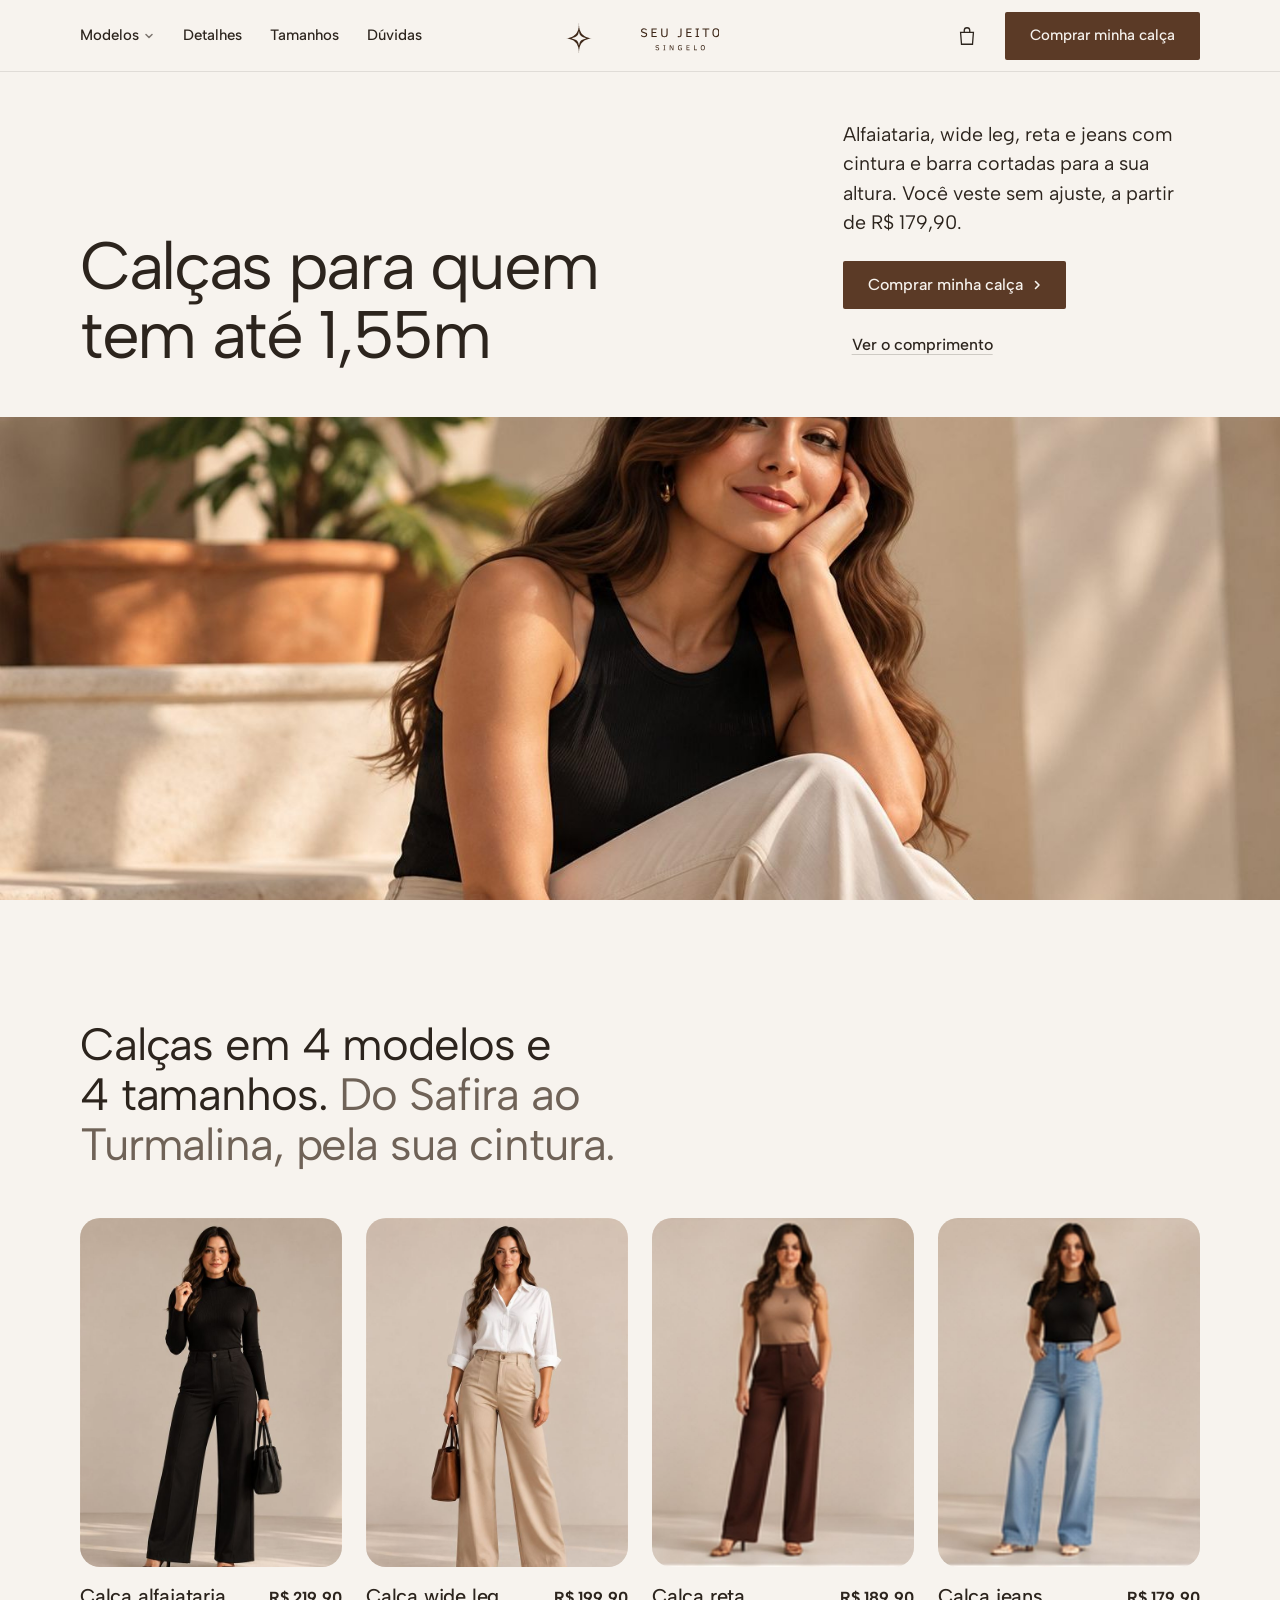
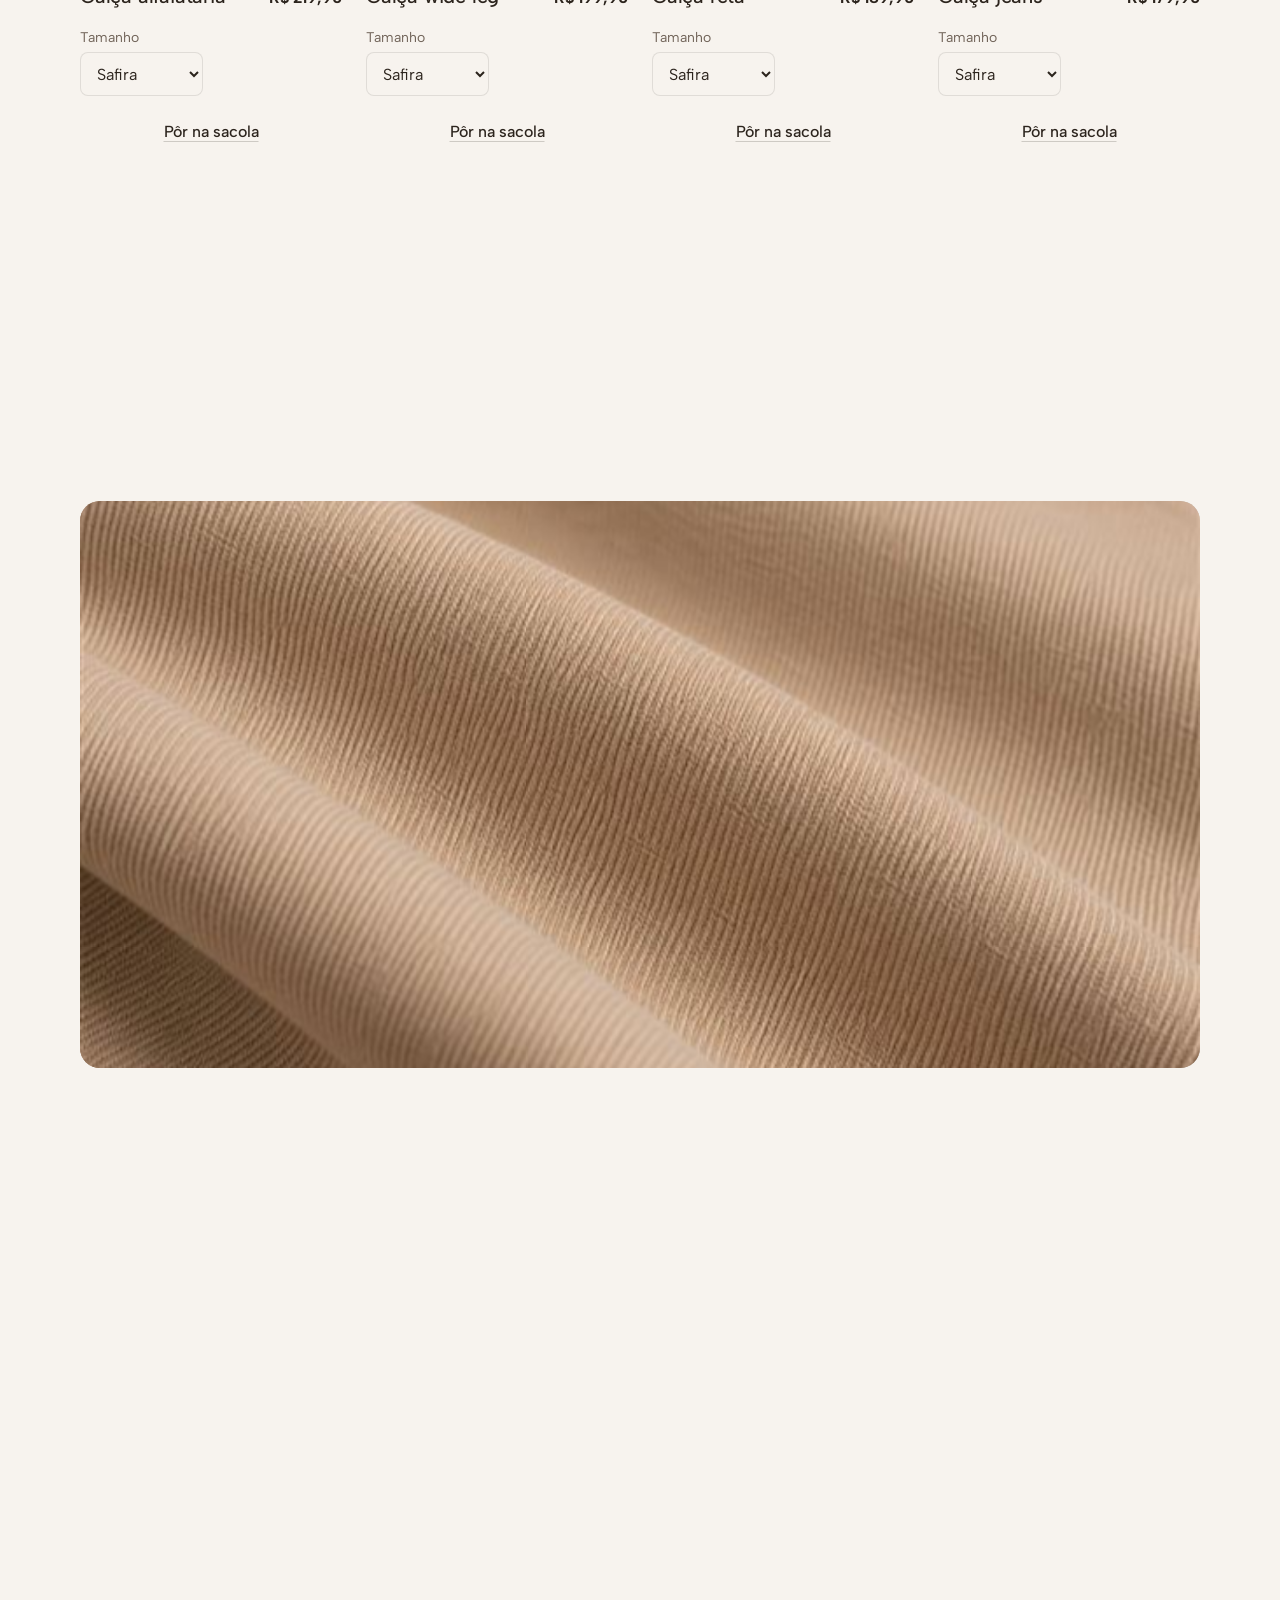
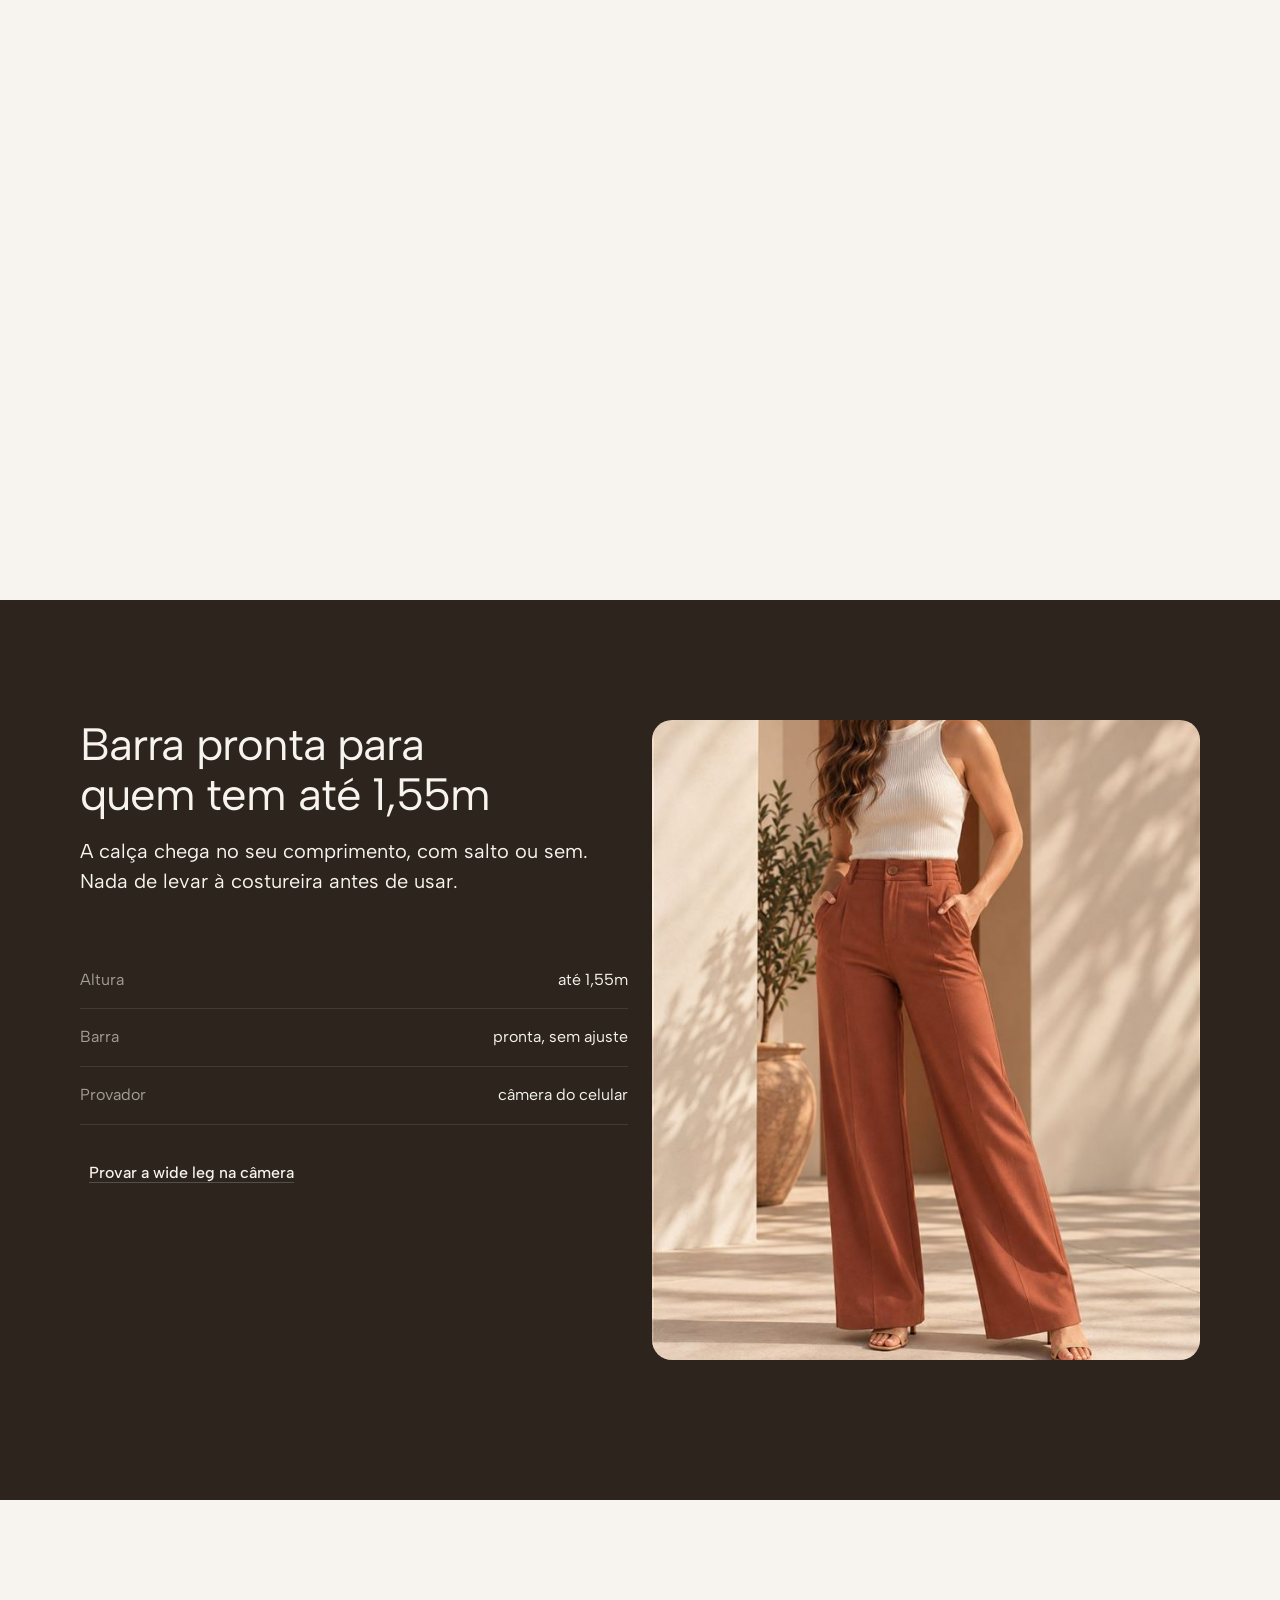
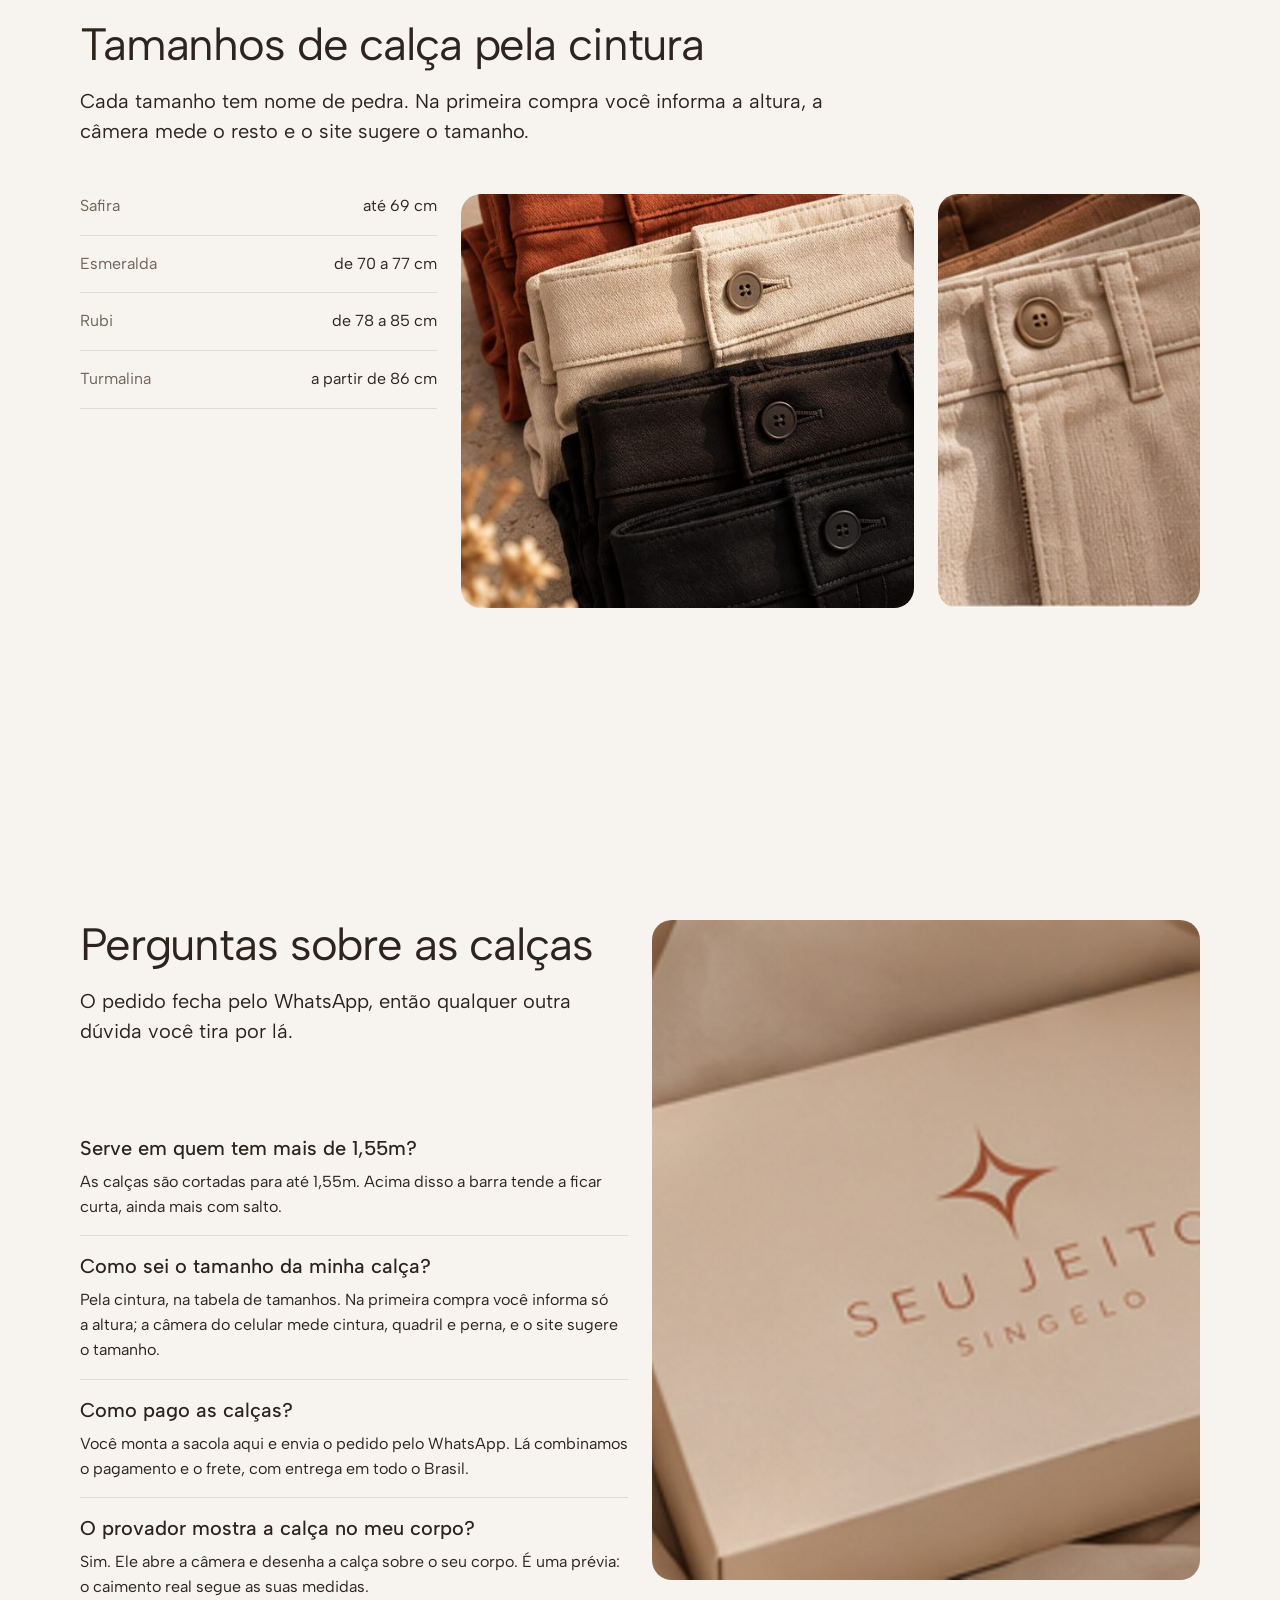
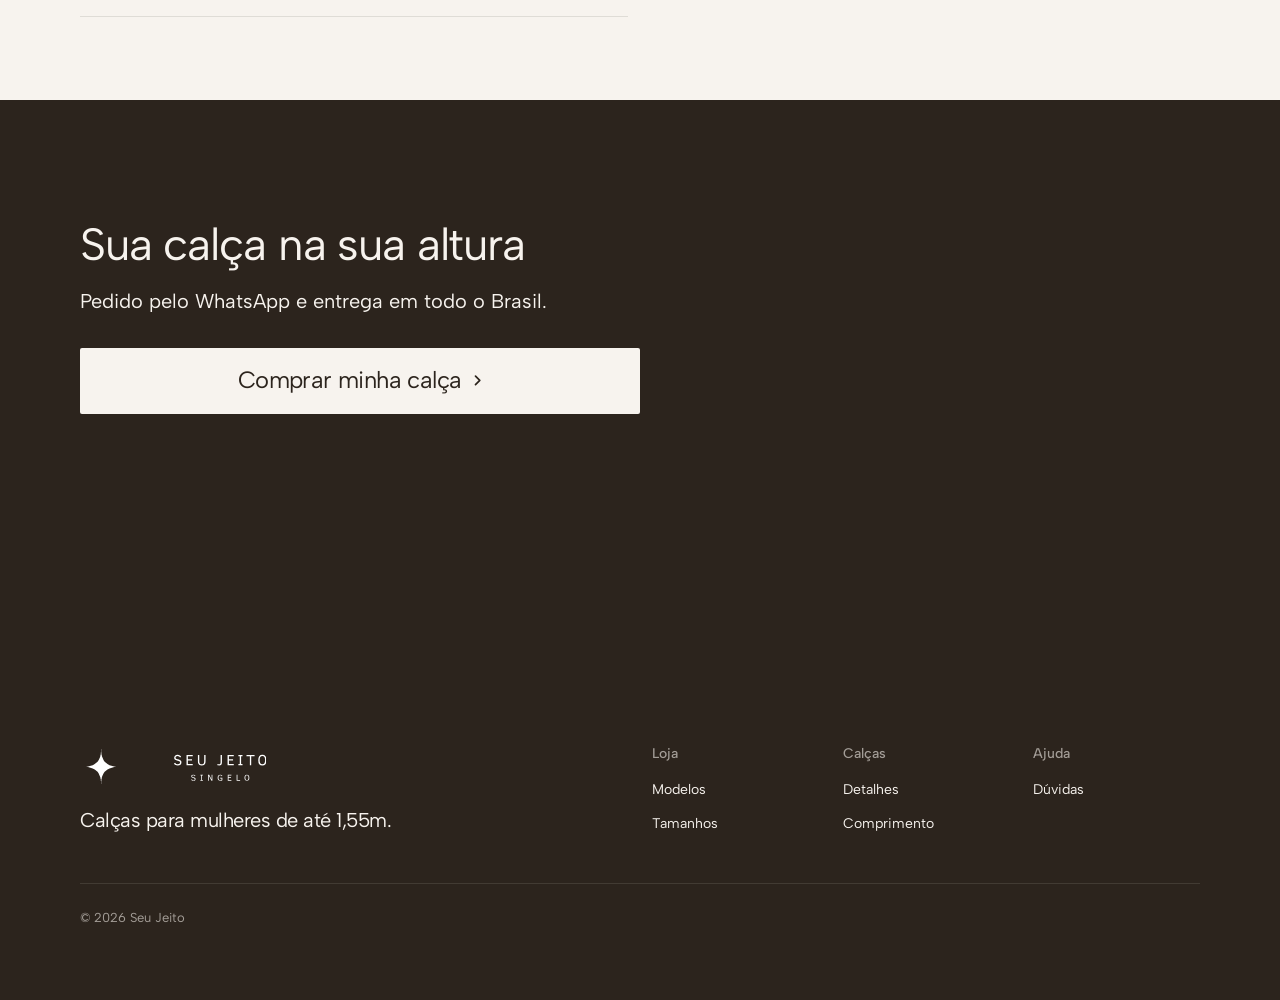
==== commit a1635914: "calibrar.html: pares câmera × fita e fator de ajuste da medição Página interna (noindex) para medir " ====
--- a/index.html
+++ b/index.html
@@ -42,6 +42,7 @@
 <link rel="modulepreload" href="assets/moments/moments.js">
 <link rel="modulepreload" href="assets/moments/lib.js">
 <link rel="modulepreload" href="assets/moments/photo-chapters/moment.js">
+<link rel="stylesheet" href="medicao.css?v=1">
 <style>
 /* page CSS: só o que fica dentro de uma foto, da loja ou dos diálogos */
 .nav__logo img { height: 34px; width: auto; }
@@ -95,20 +96,10 @@
 .sacola-btn { position: relative; display: inline-grid; place-items: center; width: 44px; height: 44px; border: 0; background: none; color: var(--ink); cursor: pointer; }
 .sacola-btn svg { width: 22px; height: 22px; fill: none; stroke: currentColor; stroke-width: 1.4; }
 
-dialog { border: 0; padding: 0; background: var(--bg); color: var(--ink); max-height: calc(100% - 32px);
-  opacity: 1; transform: none; filter: none;
-  transition: opacity 260ms cubic-bezier(.22, 1, .36, 1), transform 320ms cubic-bezier(.22, 1, .36, 1), filter 260ms ease, overlay 320ms allow-discrete, display 320ms allow-discrete; }
-@starting-style { dialog[open] { opacity: 0; transform: translateY(12px) scale(.97); filter: blur(6px); } }
-dialog:not([open]) { opacity: 0; transform: scale(.98); transition-duration: 140ms; }
-dialog::backdrop { background: rgb(44 36 29 / .45); transition: background 260ms ease, overlay 320ms allow-discrete, display 320ms allow-discrete; }
-@starting-style { dialog[open]::backdrop { background: rgb(44 36 29 / 0); } }
 dialog.sacola { margin: 0 0 0 auto; height: 100%; max-height: none; width: min(420px, 100%); display: flex; flex-direction: column; }
 dialog.sacola:not([open]) { display: none; }
 @starting-style { dialog.sacola[open] { opacity: 1; transform: translateX(100%); filter: none; } }
 dialog.sacola:not([open]) { transform: translateX(100%); opacity: 1; }
-.dlg-head { display: flex; justify-content: space-between; align-items: center; padding: var(--s-5) var(--s-6); border-bottom: 1px solid var(--line); }
-.dlg-head h3 { font: 500 var(--t-lead)/1.3 var(--font-text); }
-.dlg-head button { width: 44px; height: 44px; margin-right: calc(-1 * var(--s-3)); border: 0; background: none; color: var(--ink); font-size: 28px; line-height: 1; cursor: pointer; }
 .sacola-itens { flex: 1; overflow: auto; padding: var(--s-4) var(--s-6); }
 .sacola-item { display: grid; grid-template-columns: 64px 1fr auto; gap: var(--s-4); align-items: center; padding: var(--s-4) 0; border-bottom: 1px solid var(--line); }
 .sacola-item img { width: 64px; height: 84px; object-fit: cover; object-position: 50% 0; border-radius: var(--r-sm); }
@@ -128,62 +119,17 @@
 #checkout fieldset { border: 0; padding: 0; margin: var(--s-5) 0 0; }
 #checkout legend { font-weight: 500; margin-bottom: var(--s-4); }
 #checkout legend small { display: block; font-weight: 400; color: var(--muted); font-size: var(--t-small); }
-.campos { display: grid; grid-template-columns: 1fr 1fr; gap: var(--s-4); }
-.campos label { display: grid; gap: var(--s-2); font-size: var(--t-small); color: var(--muted); }
-.campos label.full { grid-column: 1 / -1; }
-.campos input { min-height: 48px; padding: 0 var(--s-3); border: 1px solid var(--line); border-radius: var(--r-sm); background: #fff; color: var(--ink); font: 16px var(--font-text); }
-.campos input:user-invalid { border-color: #a3341f; animation: shake 360ms cubic-bezier(.36, .07, .19, .97); }
-@keyframes shake { 20%, 60% { transform: translateX(-4px); } 40%, 80% { transform: translateX(4px); } }
 .sugestao { margin: var(--s-3) 0 0; color: var(--action); }
 .sugestao:empty { display: none; }
 .medidas-salvas { margin: var(--s-5) 0 0; color: var(--muted); }
 .medidas-salvas button { border: 0; background: none; color: var(--action); text-decoration: underline; font: inherit; cursor: pointer; }
 #checkout form > .btn { width: 100%; margin-top: var(--s-5); }
 #provador { width: min(480px, calc(100% - 32px)); }
-.cam { position: relative; background: #111; aspect-ratio: 3 / 4; }
-.cam video, .cam canvas { position: absolute; inset: 0; width: 100%; height: 100%; object-fit: contain; transform: scaleX(-1); }
-.cam canvas { z-index: 1; }
-.cam .status { position: absolute; inset: auto 16px 16px; margin: 0; text-align: center; color: #fff; background: rgb(0 0 0 / .55); padding: var(--s-3) var(--s-4); border-radius: var(--r-sm); z-index: 2; }
-.cam .status:empty { display: none; }
-#provador > p, #medicao .dica { padding: var(--s-4) var(--s-6) var(--s-5); color: var(--muted); font-size: var(--t-small); }
-#medicao { width: min(560px, calc(100% - 32px)); }
-#medicao .dlg-head { gap: var(--s-3); }
-#medicao .dlg-head h3 { margin-right: auto; }
-.dlg-head .voz-btn { width: auto; height: auto; margin: 0; font-size: 14px; line-height: 1; white-space: nowrap; }
-.voz-btn { min-height: 44px; padding: 0 var(--s-3); border: 1px solid var(--line); border-radius: var(--r-sm); background: none; color: var(--ink); font: 500 14px var(--font-text); cursor: pointer; }
-.voz-btn[aria-pressed="false"] { color: var(--muted); }
-.tutorial-video { display: block; width: 100%; max-height: 64vh; background: #111; aspect-ratio: 9 / 16; object-fit: contain; }
-.tutorial-acoes { display: grid; gap: var(--s-3); padding: var(--s-5) var(--s-6); }
-.tutorial-acoes .btn { width: 100%; }
-.tutorial-acoes p { color: var(--muted); font-size: var(--t-small); text-align: center; }
-#medicao .cam { max-height: 72vh; }
-/* a cliente lê o aviso a 2,5 m do celular: letra grande */
-#medicao .status { inset: auto 12px 12px; font-size: 20px; line-height: 1.35; padding: var(--s-4); }
-/* celular: tela cheia, o vídeo ocupa tudo que sobra */
-@media (max-width: 640px) {
-  #medicao[open] { width: 100%; max-width: none; height: 100dvh; max-height: none; margin: 0; display: flex; flex-direction: column; border-radius: 0; }
-  #medicao .dlg-head { padding: var(--s-2) var(--s-4); }
-  .etapa-tutorial:not([hidden]), .etapa-camera:not([hidden]) { flex: 1; min-height: 0; display: flex; flex-direction: column; }
-  .tutorial-video { flex: 1; min-height: 0; max-height: none; aspect-ratio: auto; }
-  .tutorial-acoes { padding: var(--s-4) var(--s-4) calc(var(--s-4) + env(safe-area-inset-bottom)); }
-  #medicao .cam { flex: 1; min-height: 0; max-height: none; aspect-ratio: auto !important; }
-  /* vídeo deitado: corta as laterais (a pessoa fica no meio) em vez de ficar uma faixa pequena; em pé, mostra inteiro */
-  #medicao.paisagem canvas { object-fit: cover; }
-  #medicao .passos { margin: var(--s-3) var(--s-4) 0; font-size: 14px; }
-  #medicao .dica { padding: var(--s-2) var(--s-4) calc(var(--s-3) + env(safe-area-inset-bottom)); font-size: 13px; }
-}
-#medicao .cam video { opacity: 0; } /* o canvas mostra o frame com as linhas de medida */
-.progresso { height: 4px; background: var(--line); }
-.progresso i { display: block; height: 100%; width: 0; background: var(--action); transition: width 200ms ease; }
-.passos { margin: var(--s-4) var(--s-6) 0; padding-left: var(--s-5); display: grid; gap: var(--s-2); color: var(--muted); }
-.passos li.agora { color: var(--ink); font-weight: 500; }
-.passos li.feito { text-decoration: line-through; }
 .medir { display: flex; align-items: end; }
 .medir .btn { width: 100%; }
 .medidas-camera { margin: var(--s-3) 0 0; }
 .medidas-camera:empty { display: none; }
 .medidas-camera.erro { color: #a3341f; }
-@media (max-width: 600px) { .campos { grid-template-columns: 1fr; } }
 @media (prefers-reduced-motion: reduce) { dialog, dialog::backdrop { transition: none; } .badge.bump, .campos input:user-invalid { animation: none; } }
 </style>
 </head>
@@ -454,8 +400,8 @@
   <p>Fique de frente, com o corpo inteiro no quadro. A projeção é uma prévia; o caimento real segue as suas medidas.</p>
 </dialog>
 
-<script src="loja.js?v=7"></script>
-<script type="module" src="provador.js?v=7"></script>
+<script src="loja.js?v=8"></script>
+<script type="module" src="provador.js?v=8"></script>
 <script type="module" src="assets/system.js"></script>
 <script type="module" src="assets/motion/motion.js"></script>
 <script type="module" src="assets/layout/layout.js"></script>
--- a/medicao.css
+++ b/medicao.css
@@ -0,0 +1,57 @@
+/* medição pela câmera, provador e diálogos: usado por index.html e calibrar.html */
+dialog { border: 0; padding: 0; background: var(--bg); color: var(--ink); max-height: calc(100% - 32px);
+  opacity: 1; transform: none; filter: none;
+  transition: opacity 260ms cubic-bezier(.22, 1, .36, 1), transform 320ms cubic-bezier(.22, 1, .36, 1), filter 260ms ease, overlay 320ms allow-discrete, display 320ms allow-discrete; }
+@starting-style { dialog[open] { opacity: 0; transform: translateY(12px) scale(.97); filter: blur(6px); } }
+dialog:not([open]) { opacity: 0; transform: scale(.98); transition-duration: 140ms; }
+dialog::backdrop { background: rgb(44 36 29 / .45); transition: background 260ms ease, overlay 320ms allow-discrete, display 320ms allow-discrete; }
+@starting-style { dialog[open]::backdrop { background: rgb(44 36 29 / 0); } }
+.dlg-head { display: flex; justify-content: space-between; align-items: center; padding: var(--s-5) var(--s-6); border-bottom: 1px solid var(--line); }
+.dlg-head h3 { font: 500 var(--t-lead)/1.3 var(--font-text); }
+.dlg-head button { width: 44px; height: 44px; margin-right: calc(-1 * var(--s-3)); border: 0; background: none; color: var(--ink); font-size: 28px; line-height: 1; cursor: pointer; }
+.campos { display: grid; grid-template-columns: 1fr 1fr; gap: var(--s-4); }
+.campos label { display: grid; gap: var(--s-2); font-size: var(--t-small); color: var(--muted); }
+.campos label.full { grid-column: 1 / -1; }
+.campos input { min-height: 48px; padding: 0 var(--s-3); border: 1px solid var(--line); border-radius: var(--r-sm); background: #fff; color: var(--ink); font: 16px var(--font-text); }
+.campos input:user-invalid { border-color: #a3341f; animation: shake 360ms cubic-bezier(.36, .07, .19, .97); }
+@keyframes shake { 20%, 60% { transform: translateX(-4px); } 40%, 80% { transform: translateX(4px); } }
+.cam { position: relative; background: #111; aspect-ratio: 3 / 4; }
+.cam video, .cam canvas { position: absolute; inset: 0; width: 100%; height: 100%; object-fit: contain; transform: scaleX(-1); }
+.cam canvas { z-index: 1; }
+.cam .status { position: absolute; inset: auto 16px 16px; margin: 0; text-align: center; color: #fff; background: rgb(0 0 0 / .55); padding: var(--s-3) var(--s-4); border-radius: var(--r-sm); z-index: 2; }
+.cam .status:empty { display: none; }
+#provador > p, #medicao .dica { padding: var(--s-4) var(--s-6) var(--s-5); color: var(--muted); font-size: var(--t-small); }
+#medicao { width: min(560px, calc(100% - 32px)); }
+#medicao .dlg-head { gap: var(--s-3); }
+#medicao .dlg-head h3 { margin-right: auto; }
+.dlg-head .voz-btn { width: auto; height: auto; margin: 0; font-size: 14px; line-height: 1; white-space: nowrap; }
+.voz-btn { min-height: 44px; padding: 0 var(--s-3); border: 1px solid var(--line); border-radius: var(--r-sm); background: none; color: var(--ink); font: 500 14px var(--font-text); cursor: pointer; }
+.voz-btn[aria-pressed="false"] { color: var(--muted); }
+.tutorial-video { display: block; width: 100%; max-height: 64vh; background: #111; aspect-ratio: 9 / 16; object-fit: contain; }
+.tutorial-acoes { display: grid; gap: var(--s-3); padding: var(--s-5) var(--s-6); }
+.tutorial-acoes .btn { width: 100%; }
+.tutorial-acoes p { color: var(--muted); font-size: var(--t-small); text-align: center; }
+#medicao .cam { max-height: 72vh; }
+/* a cliente lê o aviso a 2,5 m do celular: letra grande */
+#medicao .status { inset: auto 12px 12px; font-size: 20px; line-height: 1.35; padding: var(--s-4); }
+/* celular: tela cheia, o vídeo ocupa tudo que sobra */
+@media (max-width: 640px) {
+  #medicao[open] { width: 100%; max-width: none; height: 100dvh; max-height: none; margin: 0; display: flex; flex-direction: column; border-radius: 0; }
+  #medicao .dlg-head { padding: var(--s-2) var(--s-4); }
+  .etapa-tutorial:not([hidden]), .etapa-camera:not([hidden]) { flex: 1; min-height: 0; display: flex; flex-direction: column; }
+  .tutorial-video { flex: 1; min-height: 0; max-height: none; aspect-ratio: auto; }
+  .tutorial-acoes { padding: var(--s-4) var(--s-4) calc(var(--s-4) + env(safe-area-inset-bottom)); }
+  #medicao .cam { flex: 1; min-height: 0; max-height: none; aspect-ratio: auto !important; }
+  /* vídeo deitado: corta as laterais (a pessoa fica no meio) em vez de ficar uma faixa pequena; em pé, mostra inteiro */
+  #medicao.paisagem canvas { object-fit: cover; }
+  #medicao .passos { margin: var(--s-3) var(--s-4) 0; font-size: 14px; }
+  #medicao .dica { padding: var(--s-2) var(--s-4) calc(var(--s-3) + env(safe-area-inset-bottom)); font-size: 13px; }
+}
+#medicao .cam video { opacity: 0; } /* o canvas mostra o frame com as linhas de medida */
+.progresso { height: 4px; background: var(--line); }
+.progresso i { display: block; height: 100%; width: 0; background: var(--action); transition: width 200ms ease; }
+.passos { margin: var(--s-4) var(--s-6) 0; padding-left: var(--s-5); display: grid; gap: var(--s-2); color: var(--muted); }
+.passos li.agora { color: var(--ink); font-weight: 500; }
+.passos li.feito { text-decoration: line-through; }
+@media (max-width: 600px) { .campos { grid-template-columns: 1fr; } }
+@media (prefers-reduced-motion: reduce) { dialog, dialog::backdrop { transition: none; } .campos input:user-invalid { animation: none; } }
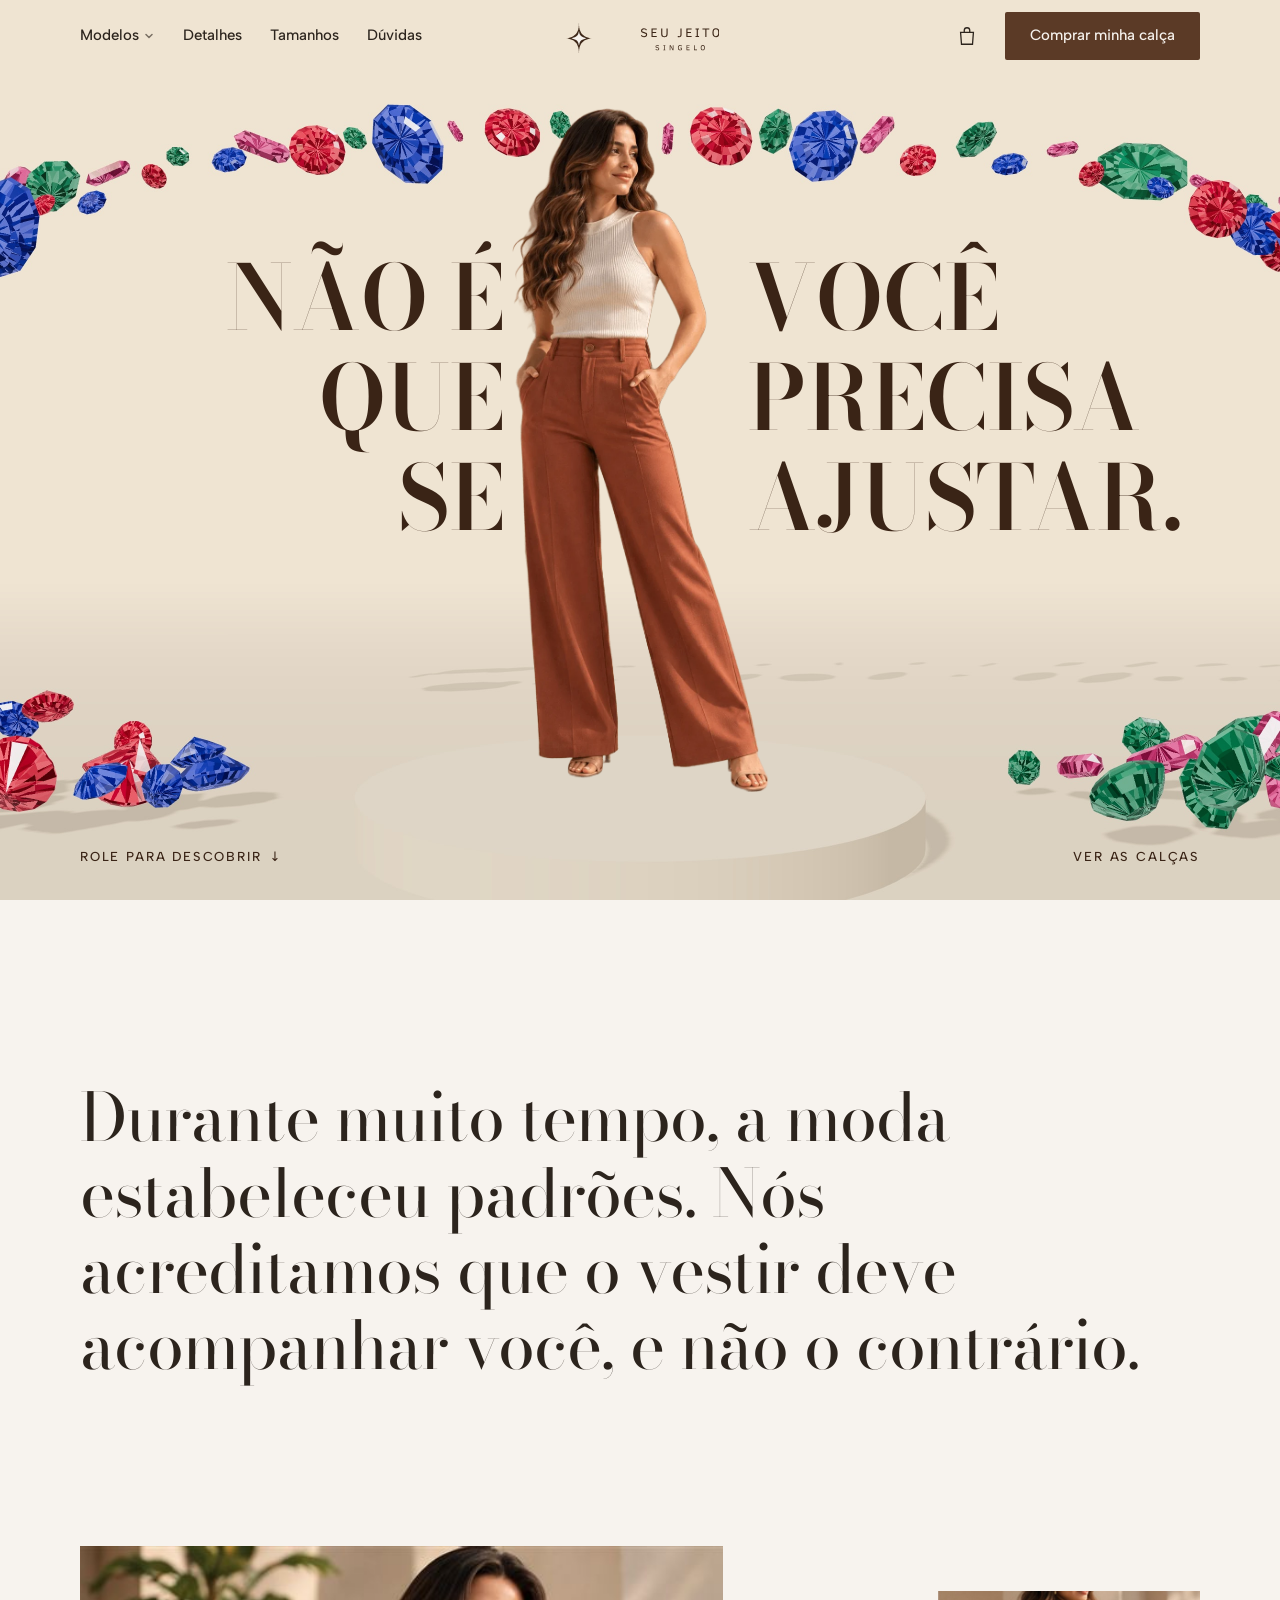
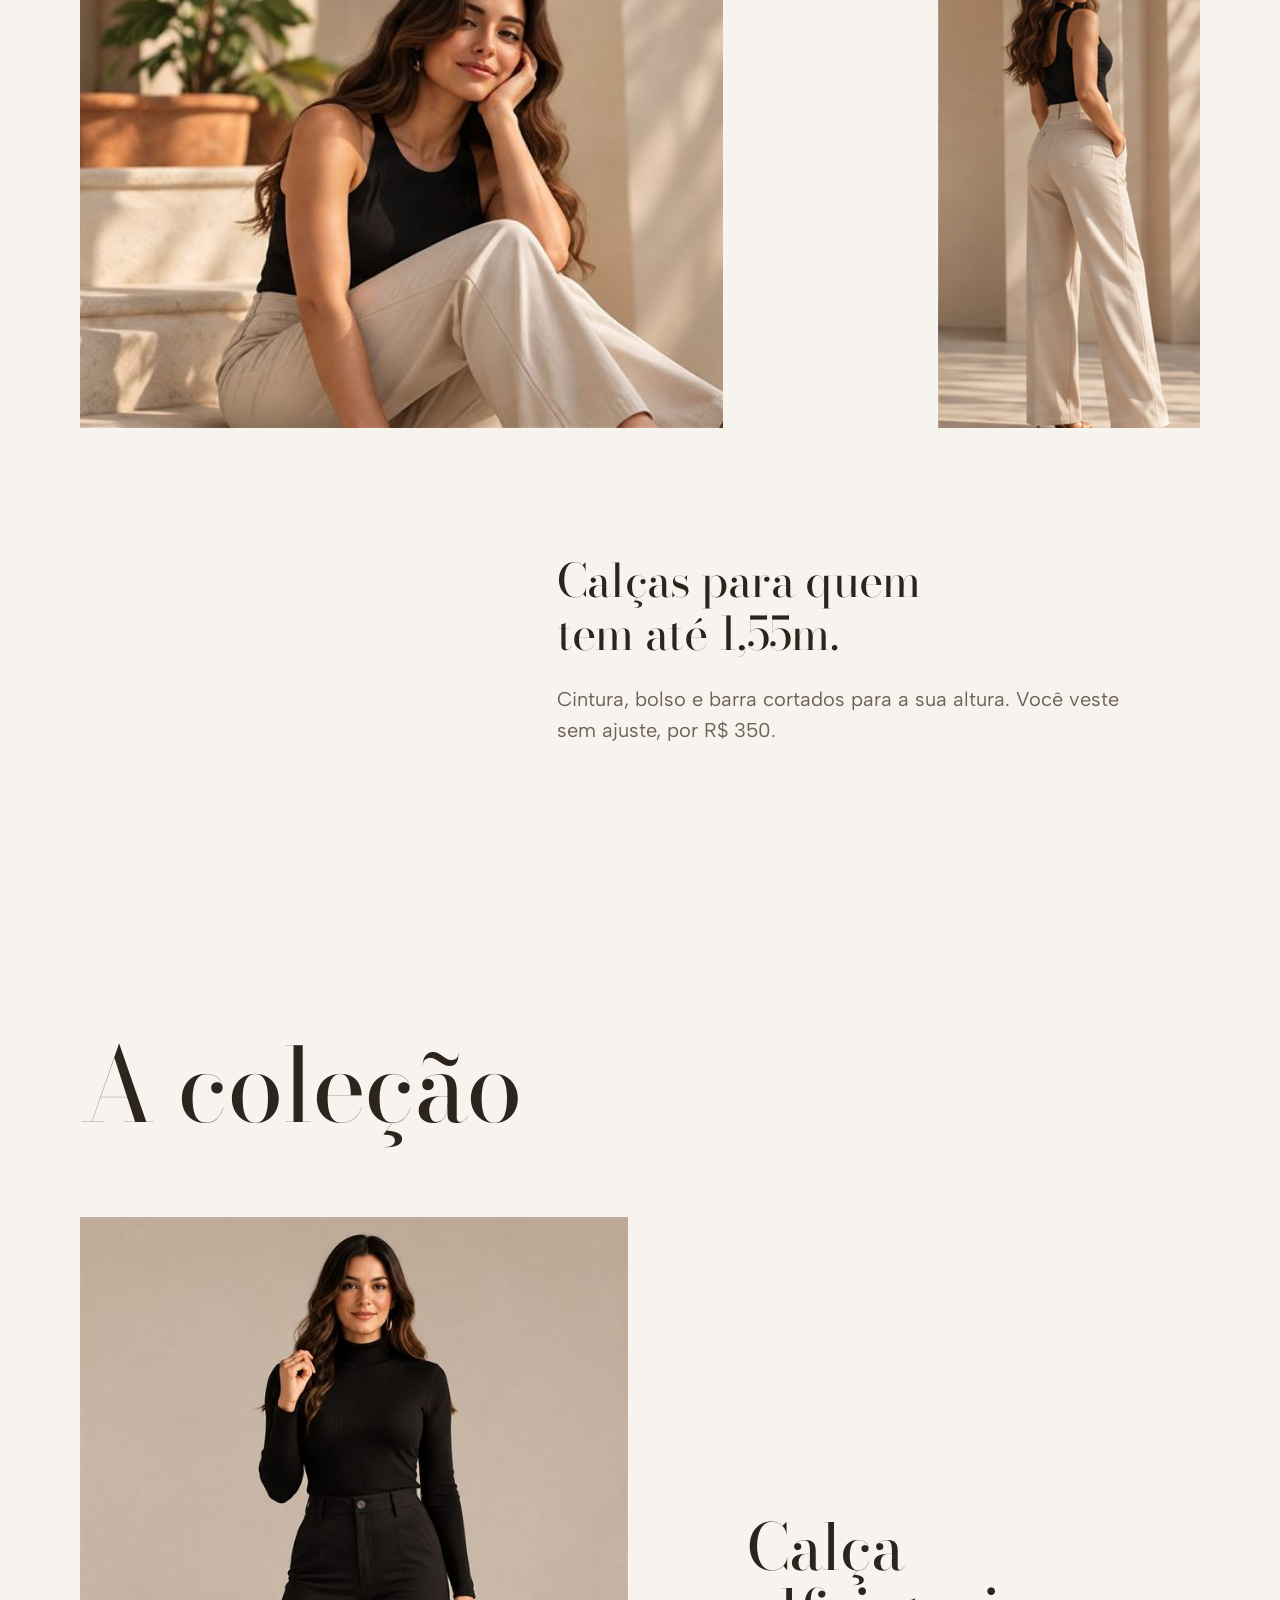
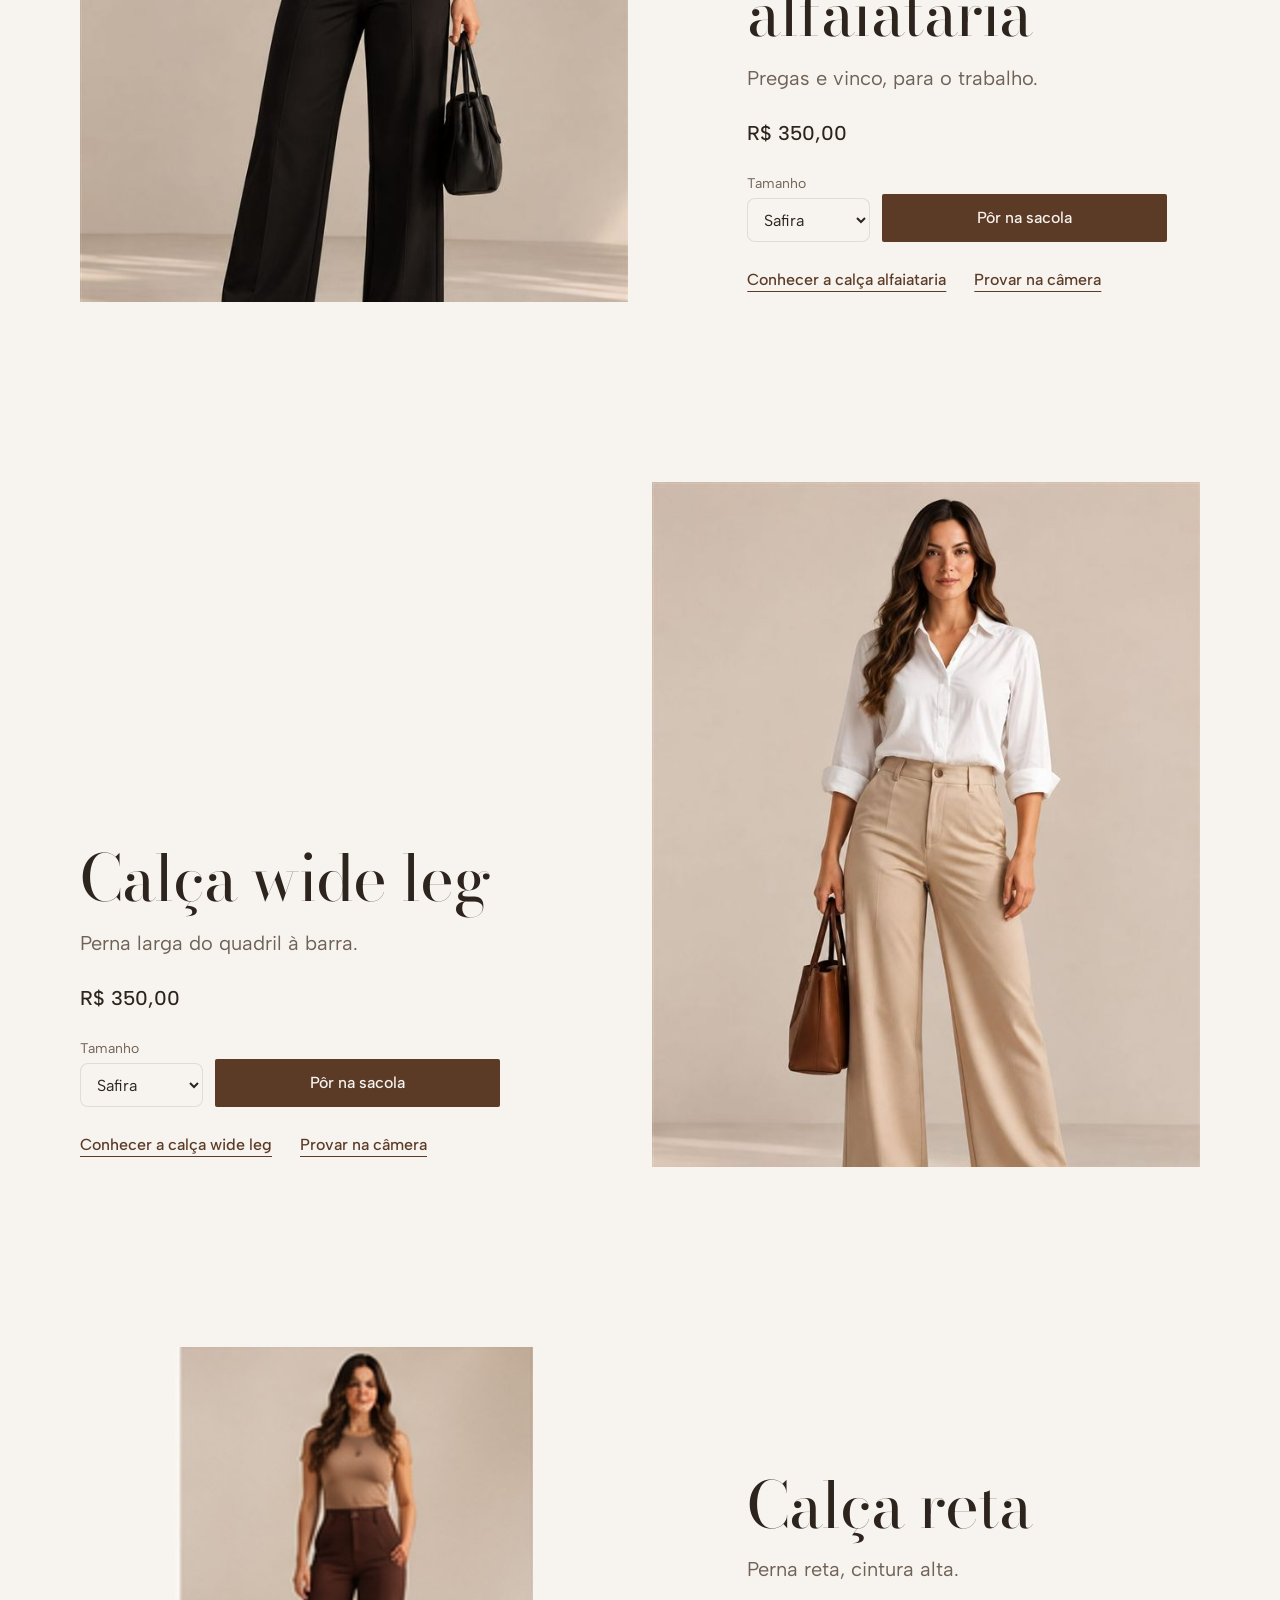
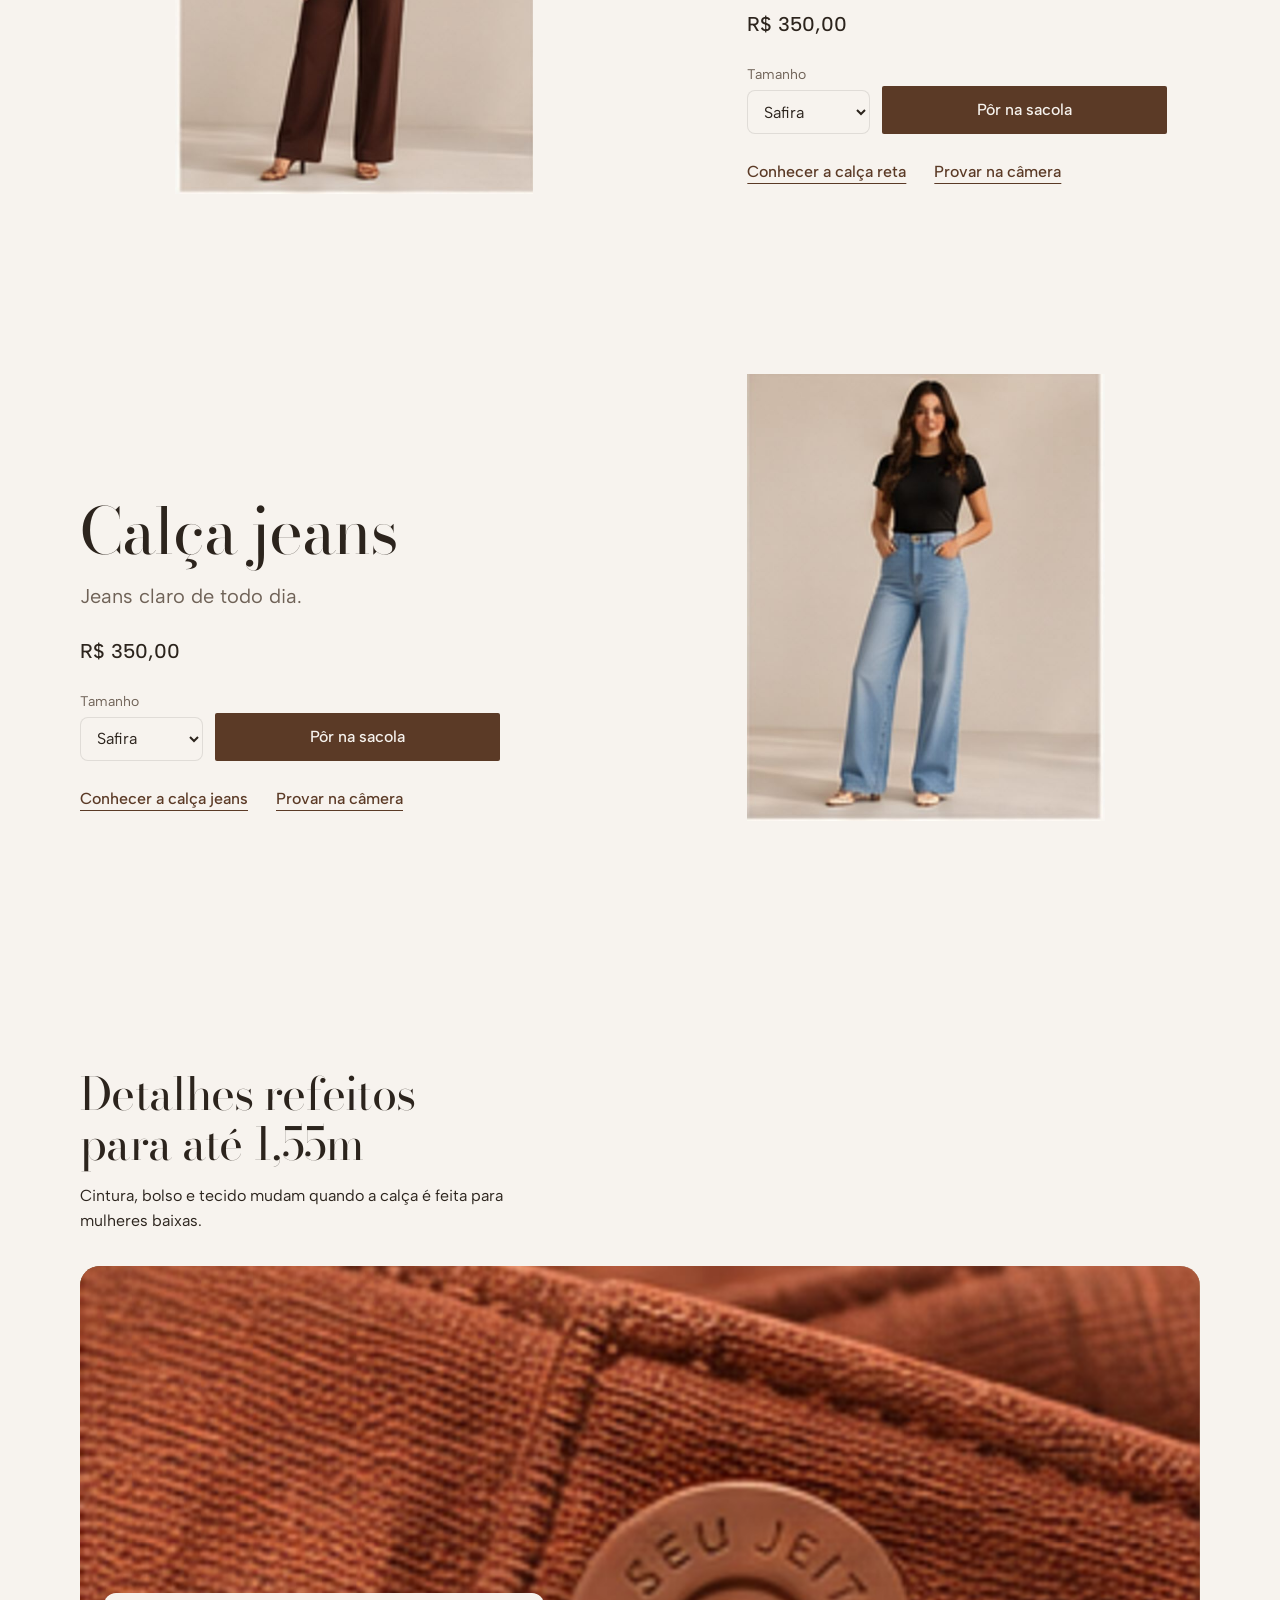
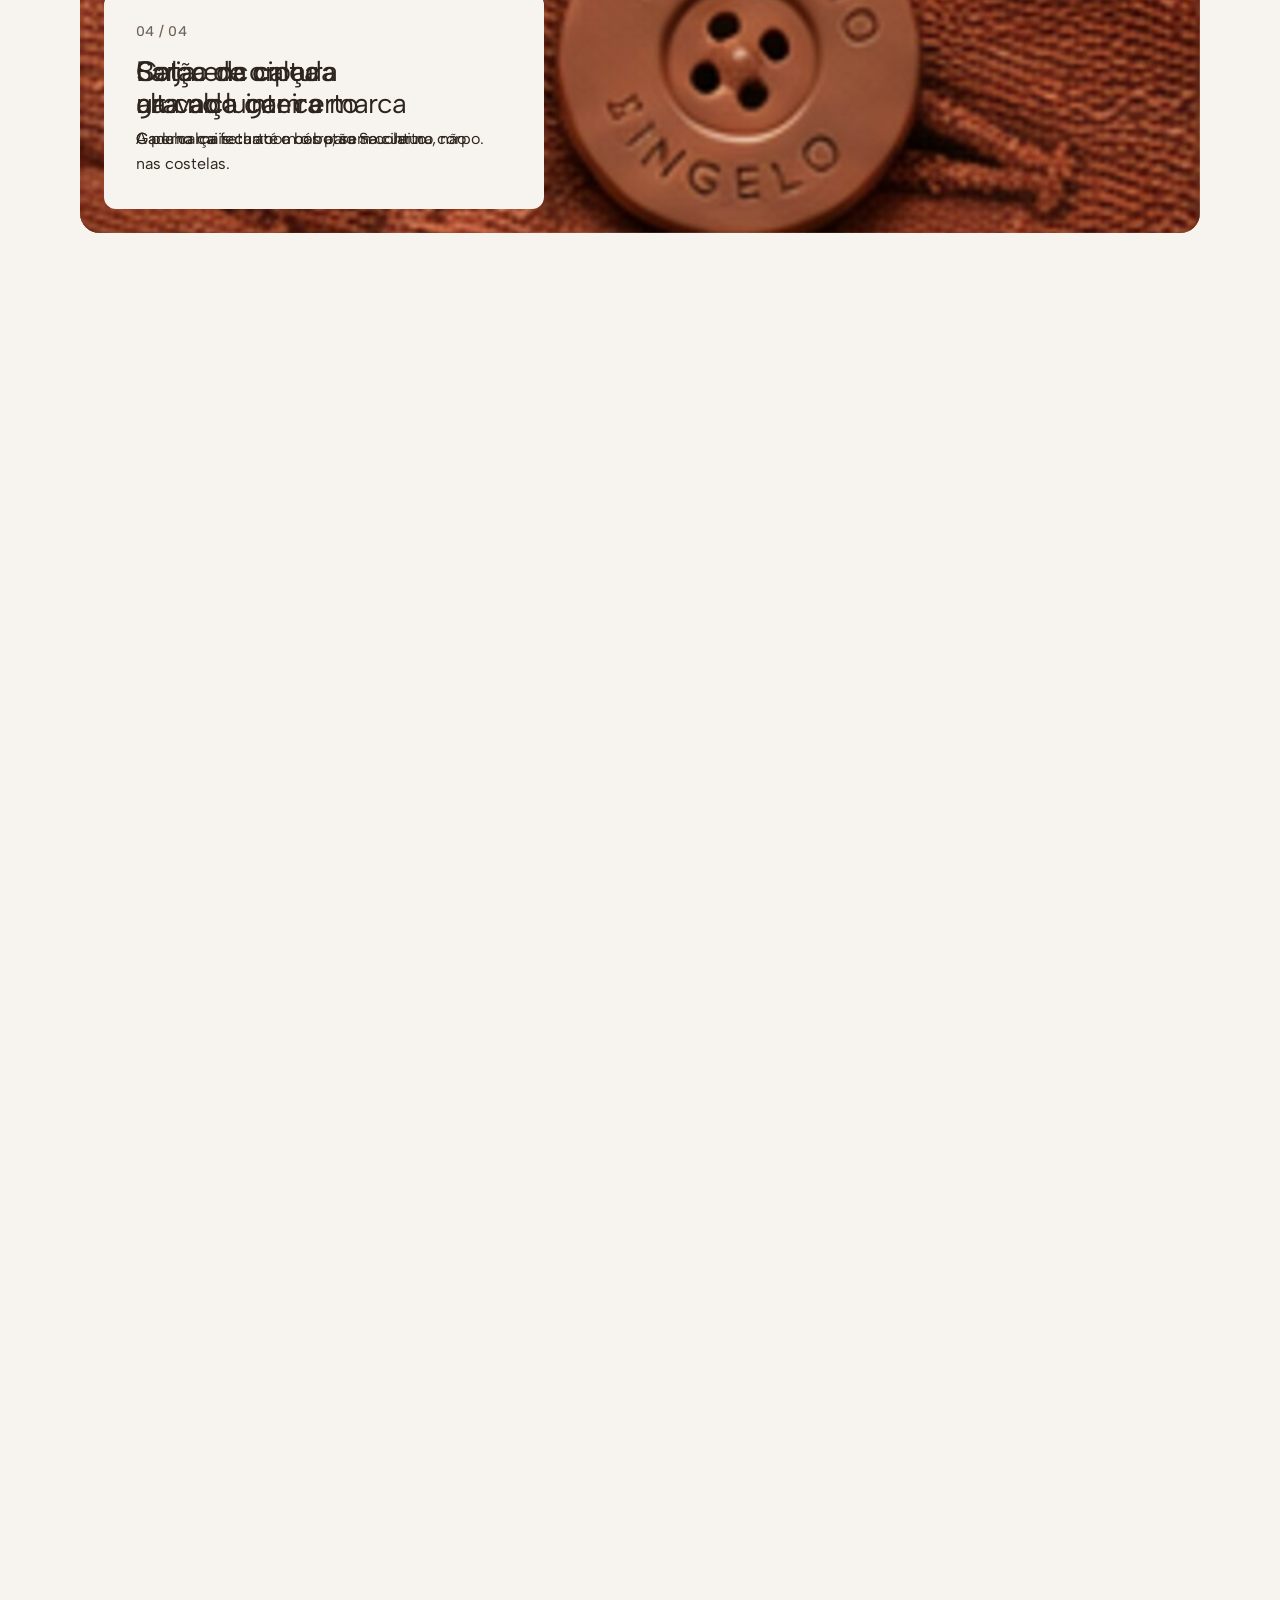
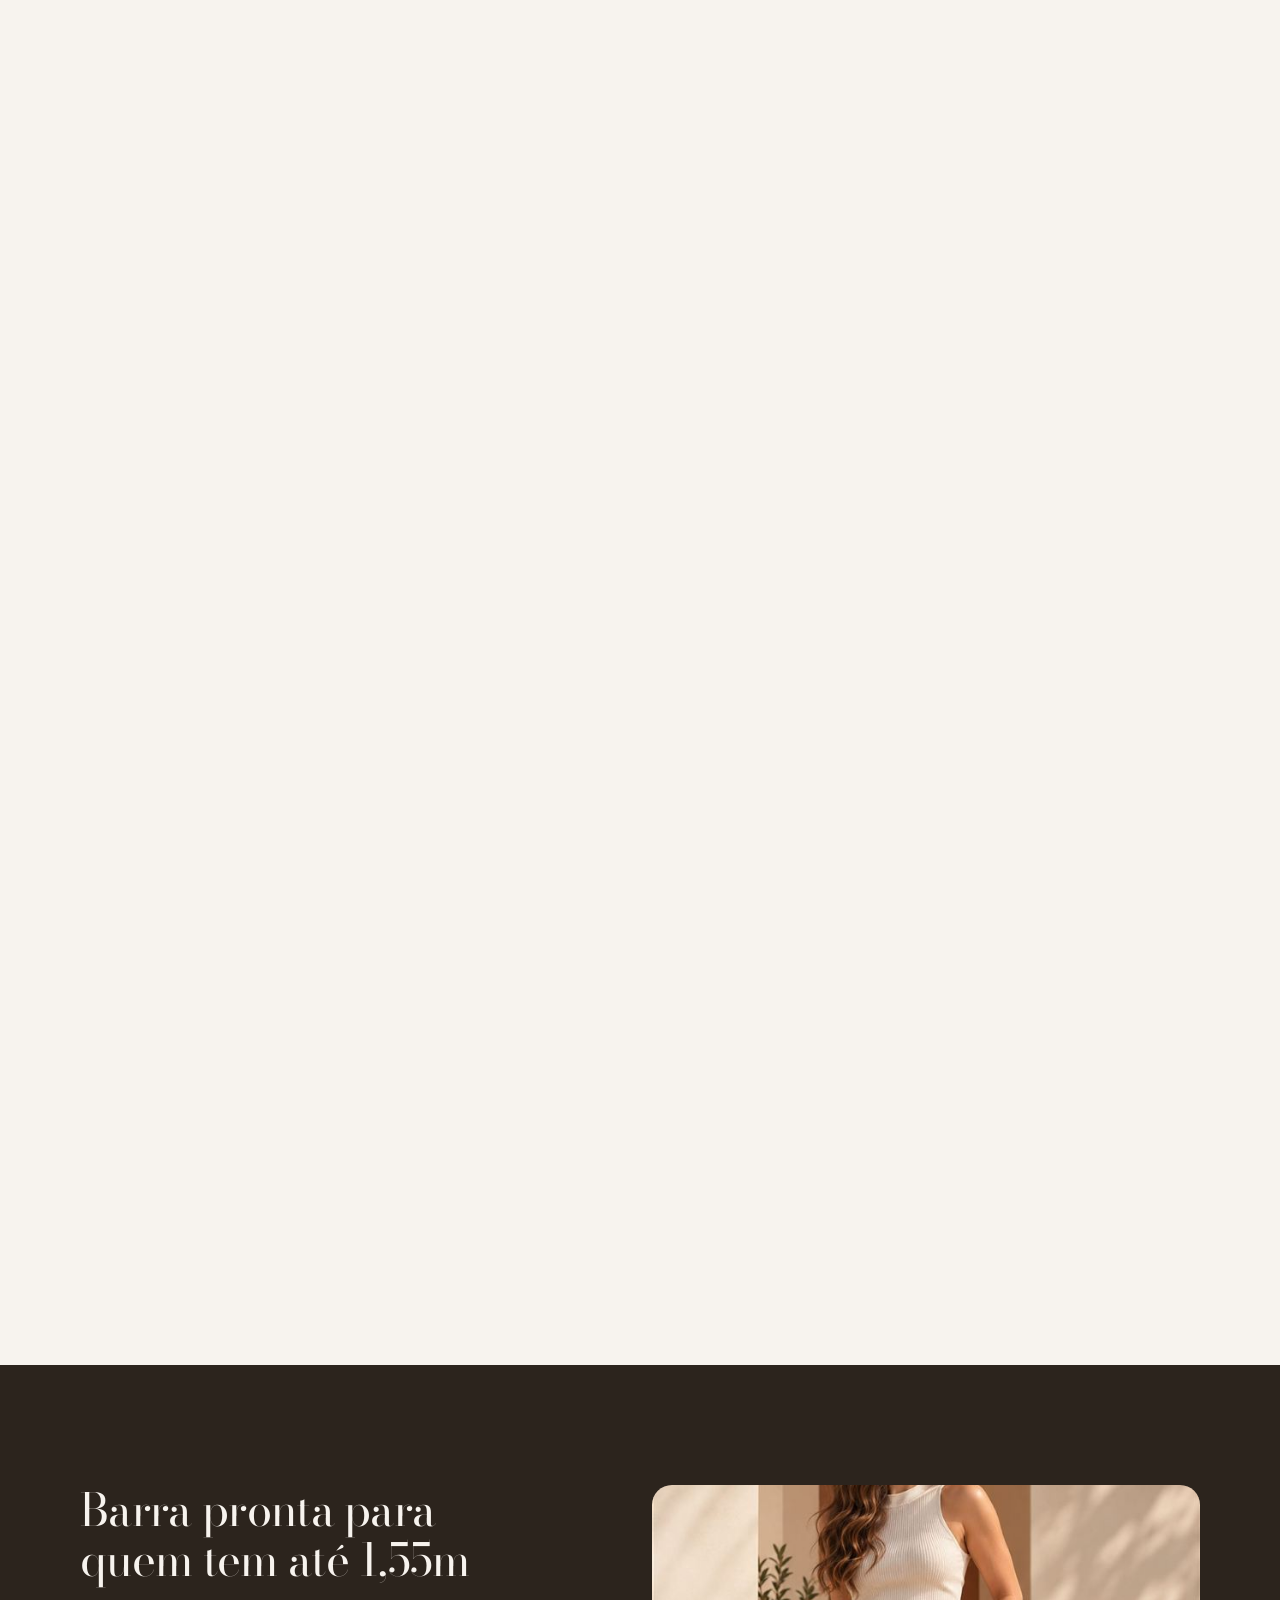
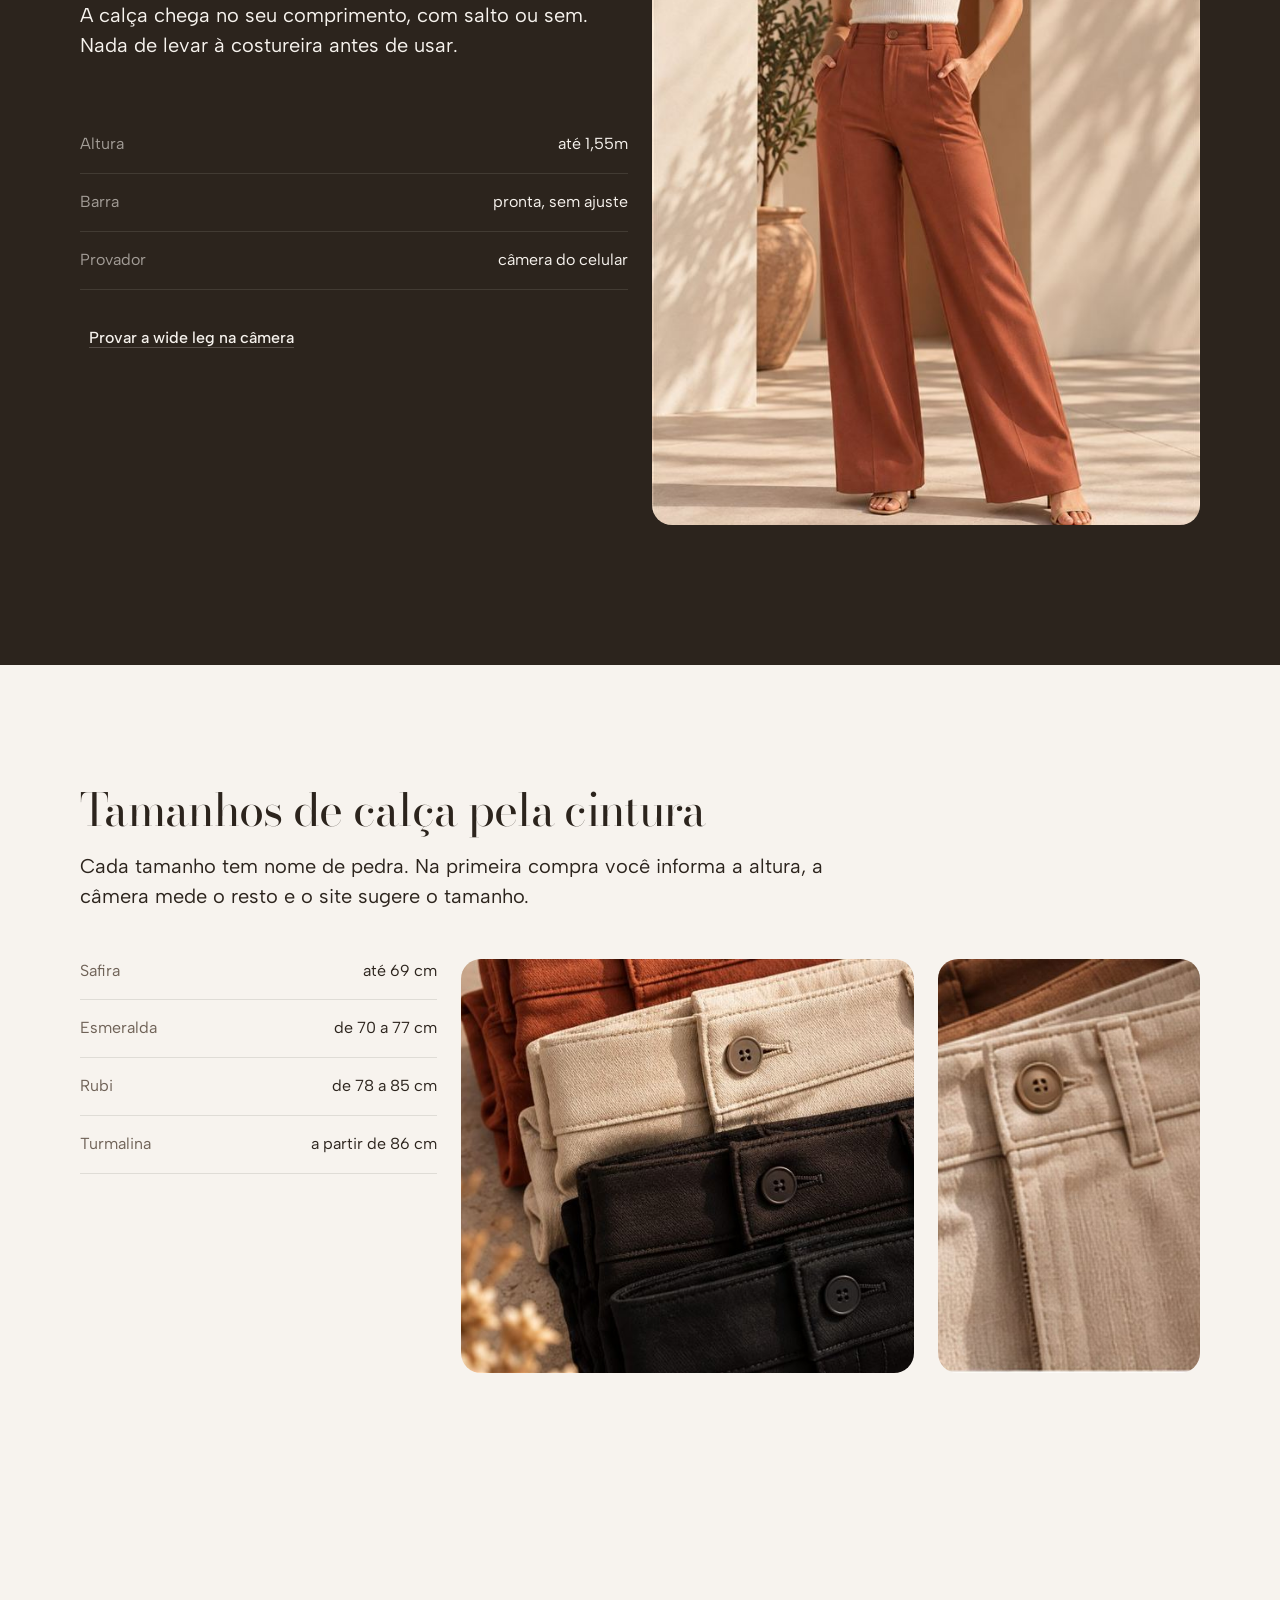
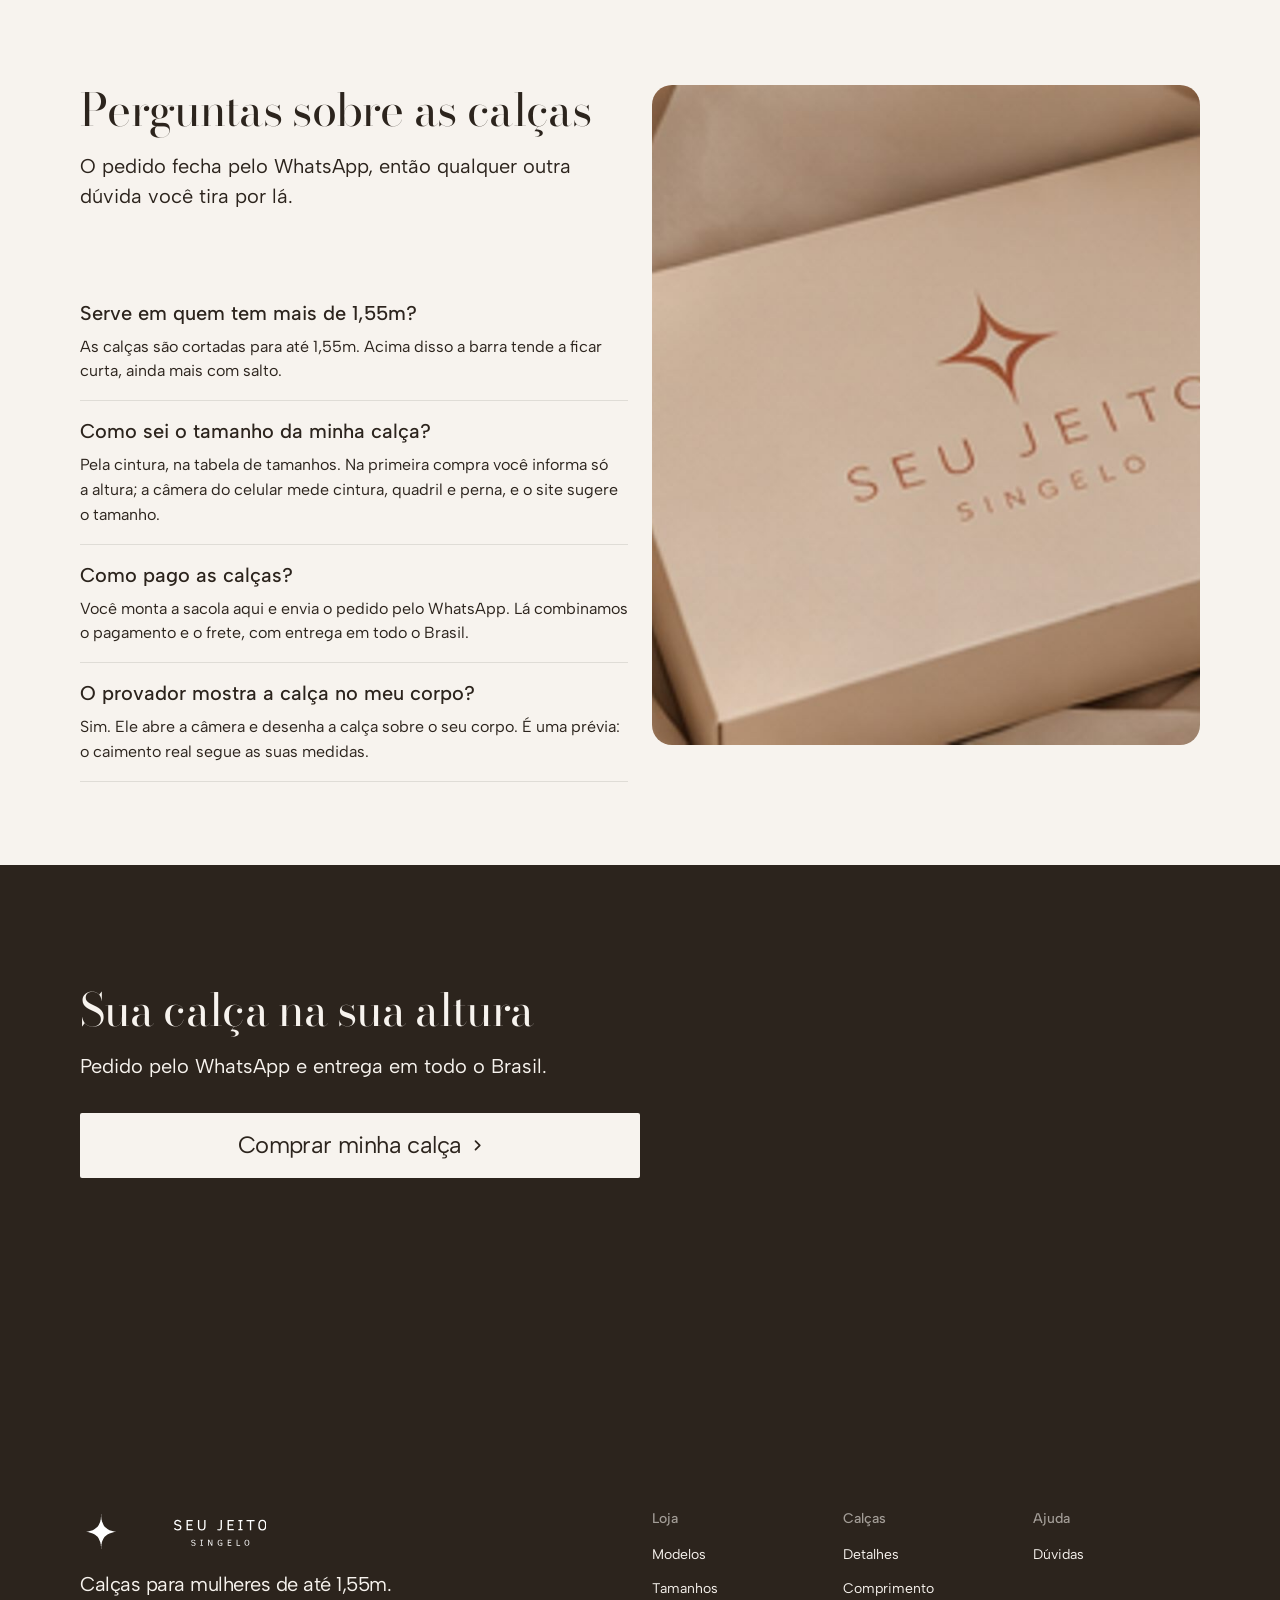
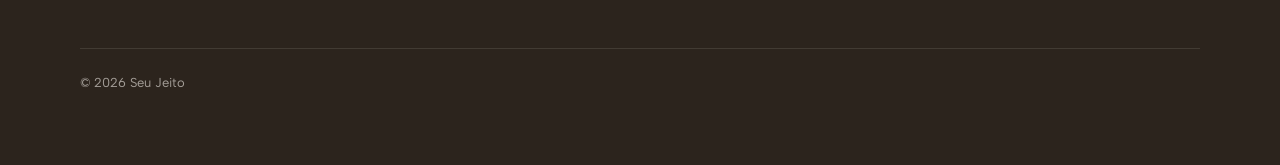
==== commit 66b4b212: "abertura 3D: pedras lapidadas em volta das modelos; preço R$ 350 Palco 3D preso à rolagem (Three.js)" ====
--- a/index.html
+++ b/index.html
@@ -17,7 +17,7 @@
 <meta name="page-type" content="product">
 <link rel="preconnect" href="https://fonts.googleapis.com">
 <link rel="preconnect" href="https://fonts.gstatic.com" crossorigin>
-<link href="https://fonts.googleapis.com/css2?family=Albert+Sans:wght@400..700&display=swap" rel="stylesheet">
+<link href="https://fonts.googleapis.com/css2?family=Albert+Sans:wght@400..700&family=Bodoni+Moda:opsz,wght@28,400..600&display=swap" rel="stylesheet">
 <link rel="stylesheet" href="assets/system.css">
 <link rel="stylesheet" href="assets/ui/cards.css">
 <link rel="stylesheet" href="assets/motion/motion.css">
@@ -43,26 +43,27 @@
 <link rel="modulepreload" href="assets/moments/lib.js">
 <link rel="modulepreload" href="assets/moments/photo-chapters/moment.js">
 <link rel="stylesheet" href="medicao.css?v=1">
+<link rel="stylesheet" href="abertura.css?v=3">
+<link rel="preload" as="image" href="img/modelo-hero.webp">
+<script>
+/* cena 3D só em aparelho que aguenta; senão fica a composição estática */
+(() => {
+  const n = navigator, c = document.documentElement.classList;
+  const gl = document.createElement('canvas').getContext('webgl2', { failIfMajorPerformanceCaveat: true });
+  if (gl && !matchMedia('(prefers-reduced-motion: reduce)').matches && !n.connection?.saveData && (n.deviceMemory ?? 8) >= 3 && (n.hardwareConcurrency ?? 8) >= 4) c.add('cena-3d');
+  gl?.getExtension('WEBGL_lose_context')?.loseContext();
+  setTimeout(() => { if (!c.contains('cena-pronta')) c.remove('cena-3d'); }, 8000);
+})();
+</script>
 <style>
 /* page CSS: só o que fica dentro de uma foto, da loja ou dos diálogos */
 .nav__logo img { height: 34px; width: auto; }
 .footer--dark .nav__logo img { height: 40px; filter: brightness(0) invert(1); }
-.hero--product .hero__stage img { --ly-pos: 50% 38%; }
-@media (max-width: 639px) { .hero--product .hero__stage { aspect-ratio: 4 / 3; } }
-
-/* modelos: quatro peças, foto 3:4 com a cabeça inteira */
-#modelos .tile { --tile-ratio: 3 / 4; }
-#modelos .tile__media > img { object-position: 50% 0; }
-.provar { position: absolute; left: 50%; bottom: var(--s-4); translate: -50% 0; z-index: 1; min-height: 44px; padding: 0 var(--s-5);
-  border: 0; border-radius: var(--r-btn); background: var(--bg); color: var(--ink); font: 500 16px/1 var(--font-text); cursor: pointer;
-  opacity: 0; transition: opacity 220ms var(--ease), translate 220ms var(--ease); }
-.tile:is(:hover, :focus-within) .provar { opacity: 1; }
-@media (hover: none) { .provar { opacity: 1; } }
+
 .compra { display: flex; flex-wrap: wrap; gap: var(--s-3); align-items: end; }
 .compra label { display: grid; gap: var(--s-1); font-size: var(--t-small); color: var(--muted); }
 .compra select { min-height: 44px; padding: 0 var(--s-3); border: 1px solid var(--line); border-radius: var(--r-sm); background: var(--bg); color: var(--ink); font: 16px var(--font-text); }
 .compra .btn { flex: 1 1 140px; }
-#modelos .tile { min-width: 0; }
 @media (max-width: 639px) { .nav__logo img { height: 28px; } }
 
 /* comprimento: a barra no chão */
@@ -135,7 +136,7 @@
 </head>
 <body>
 <!-- type: product (calças femininas vendidas online, pedido pelo WhatsApp)
-     deal: hero product (deal 2; o 1º, film, pede um filme que o cliente não tem), nav-split, close-type, footer-dark,
+     abertura 3D, manifesto e coleção: conceito do cliente (2026-11-24), fora do deal; nav-split, close-type, footer-dark,
      rhythm dark-band, buttons block, mark: o logo do cliente. Paleta: as cores do próprio logo e das fotos (creme, marrom), via start.mjs brand. Tipo: albert.
      moments: photo-chapters em #detalhes -->
 
@@ -168,50 +169,88 @@
 </header>
 
 <main id="top">
-  <section class="hero hero--product" data-enter aria-labelledby="hero-h">
-    <div class="wrap"><div class="hero-text hero__in">
-      <div class="hero__head">
-        <div>
-          <h1 id="hero-h">Calças para quem tem até 1,55m</h1>
-          <p class="hero__lead">Alfaiataria, wide leg, reta e jeans com cintura e barra cortadas para a sua altura. Você veste sem ajuste, a partir de <span data-assumed>R$&nbsp;179,90</span>.</p>
-        </div>
-        <div class="btn-row"><a class="btn btn--primary" href="#modelos">Comprar minha calça<svg class="m-arrow" viewBox="0 0 12 12" aria-hidden="true"><path class="m-arrow__stem" d="M1 6h8"/><path class="m-arrow__head" d="M4.5 2.5 8 6l-3.5 3.5"/></svg></a><a class="btn btn--secondary" href="#comprimento">Ver o comprimento</a></div>
-      </div>
-      <div class="hero__stage">
-        <img src="img/sentada.jpg" srcset="img/sentada-640.jpg 640w, img/sentada.jpg 1600w" sizes="100vw" alt="Mulher sentada num degrau de pedra, de regata preta e calça bege de perna larga" fetchpriority="high" data-source="client" data-subject="calça bege em uso" width="1559" height="997">
-      </div>
-    </div></div>
-  </section>
-
-  <section class="section" id="modelos" aria-labelledby="modelos-h">
+  <div class="mundo">
+  <div class="mundo__palco"><canvas aria-hidden="true"></canvas><div class="abertura__claro"></div></div>
+  <div class="abertura" id="abertura" role="region" aria-labelledby="hero-h">
+    <div class="abertura__palco">
+      <h1 id="hero-h"><span><b>NÃO É </b><b>VOCÊ </b></span><span><b>QUE </b><b>PRECISA </b></span><span><b>SE </b><b>AJUSTAR.</b></span></h1>
+      <img class="abertura__modelo" src="img/modelo-hero.webp" alt="Mulher de regata clara e calça terracota de perna larga, mãos nos bolsos" width="557" height="1490">
+      <div class="abertura__pe"><a href="#manifesto">ROLE PARA DESCOBRIR<span aria-hidden="true">↓</span></a><a href="#modelos">VER AS CALÇAS</a></div>
+    </div>
+  </div>
+
+  <div class="manifesto" id="manifesto" role="region" aria-labelledby="manifesto-h">
     <div class="wrap">
-      <div class="section-head">
-        <h2 id="modelos-h">Calças em 4 modelos e 4 tamanhos. <span class="muted">Do Safira ao Turmalina, pela sua cintura.</span></h2>
-      </div>
-      <div class="grid">
-        <article class="tile span-3" data-id="alfaiataria">
-          <div class="tile__media"><img src="img/alfaiataria.jpg?v=2" srcset="img/alfaiataria-640.jpg 640w, img/alfaiataria.jpg?v=2 1600w" sizes="(max-width: 639px) 50vw, 25vw" alt="Mulher de calça de alfaiataria preta e camisa clara" loading="lazy" width="1024" height="1536"><button type="button" class="provar">Provar na câmera</button></div>
-          <div class="tile__head"><h3>Calça alfaiataria</h3><strong class="tile__price preco" data-assumed></strong></div>
-          <div class="compra"><label>Tamanho<select></select></label><button type="button" class="btn btn--secondary add">Pôr na sacola</button></div>
-        </article>
-        <article class="tile span-3" data-id="wideleg">
-          <div class="tile__media"><img src="img/wideleg.jpg?v=2" srcset="img/wideleg-640.jpg 640w, img/wideleg.jpg?v=2 1600w" sizes="(max-width: 639px) 50vw, 25vw" alt="Mulher de camisa branca e calça wide leg bege, com bolsa de couro" loading="lazy" width="1024" height="1536"><button type="button" class="provar">Provar na câmera</button></div>
-          <div class="tile__head"><h3>Calça wide leg</h3><strong class="tile__price preco" data-assumed></strong></div>
-          <div class="compra"><label>Tamanho<select></select></label><button type="button" class="btn btn--secondary add">Pôr na sacola</button></div>
-        </article>
-        <article class="tile span-3" data-id="reta">
-          <div class="tile__media"><img src="img/reta.jpg" alt="Mulher de regata caramelo e calça reta marrom" loading="lazy" width="644" height="796"><button type="button" class="provar">Provar na câmera</button></div>
-          <div class="tile__head"><h3>Calça reta</h3><strong class="tile__price preco" data-assumed></strong></div>
-          <div class="compra"><label>Tamanho<select></select></label><button type="button" class="btn btn--secondary add">Pôr na sacola</button></div>
-        </article>
-        <article class="tile span-3" data-id="jeans">
-          <div class="tile__media"><img src="img/jeans.jpg" alt="Mulher de calça jeans clara de perna reta" loading="lazy" width="636" height="796"><button type="button" class="provar">Provar na câmera</button></div>
-          <div class="tile__head"><h3>Calça jeans</h3><strong class="tile__price preco" data-assumed></strong></div>
-          <div class="compra"><label>Tamanho<select></select></label><button type="button" class="btn btn--secondary add">Pôr na sacola</button></div>
-        </article>
-      </div>
-    </div>
-  </section>
+      <p class="manifesto__frase">Durante muito tempo, a moda estabeleceu padrões. Nós acreditamos que o vestir deve acompanhar você, e não o contrário.</p>
+      <div class="manifesto__grade">
+        <figure class="foto foto--larga"><img src="img/sentada.jpg" srcset="img/sentada-640.jpg 640w, img/sentada.jpg 1600w" sizes="(max-width: 767px) 100vw, 50vw" alt="Mulher sentada num degrau de pedra, de regata preta e calça bege de perna larga" loading="lazy" width="1559" height="997"></figure>
+        <figure class="foto foto--alta"><img src="img/depo-1.jpg" alt="Mulher de costas, de regata preta e calça off-white" loading="lazy" width="976" height="2108"></figure>
+        <div class="manifesto__texto">
+          <h2 id="manifesto-h">Calças para quem tem até 1,55m.</h2>
+          <p>Cintura, bolso e barra cortados para a sua altura. Você veste sem ajuste, por R$&nbsp;350.</p>
+        </div>
+      </div>
+    </div>
+  </div>
+
+  <div class="colecao" id="modelos" role="region" aria-labelledby="modelos-h">
+    <div class="wrap">
+      <h2 id="modelos-h">A coleção</h2>
+      <article class="peca" data-id="alfaiataria">
+        <figure class="foto"><img src="img/alfaiataria.jpg?v=2" srcset="img/alfaiataria-640.jpg 640w, img/alfaiataria.jpg?v=2 1600w" sizes="(max-width: 767px) 100vw, 50vw" alt="Mulher de calça de alfaiataria preta e blusa preta de gola alta" loading="lazy" width="1024" height="1536"></figure>
+        <div class="peca__info">
+          <h3>Calça alfaiataria</h3>
+          <p class="peca__linha">Pregas e vinco, para o trabalho.</p>
+          <strong class="preco"></strong>
+          <div class="compra"><label>Tamanho<select></select></label><button type="button" class="btn btn--primary add">Pôr na sacola</button></div>
+          <div class="peca__mais">
+            <details><summary>Conhecer a calça alfaiataria</summary><ul><li>Cós na cintura, com gancho mais curto</li><li>Bolsos menores e mais altos</li><li>Barra pronta para quem tem até 1,55m</li></ul></details>
+            <button type="button" class="provar">Provar na câmera</button>
+          </div>
+        </div>
+      </article>
+      <article class="peca peca--dir" data-id="wideleg">
+        <figure class="foto"><img src="img/wideleg.jpg?v=2" srcset="img/wideleg-640.jpg 640w, img/wideleg.jpg?v=2 1600w" sizes="(max-width: 767px) 100vw, 50vw" alt="Mulher de camisa branca e calça wide leg bege, com bolsa de couro" loading="lazy" width="1024" height="1536"></figure>
+        <div class="peca__info">
+          <h3>Calça wide leg</h3>
+          <p class="peca__linha">Perna larga do quadril à barra.</p>
+          <strong class="preco"></strong>
+          <div class="compra"><label>Tamanho<select></select></label><button type="button" class="btn btn--primary add">Pôr na sacola</button></div>
+          <div class="peca__mais">
+            <details><summary>Conhecer a calça wide leg</summary><ul><li>Sarja encorpada, que cai reta</li><li>Bolsos menores e mais altos</li><li>Barra pronta para quem tem até 1,55m</li></ul></details>
+            <button type="button" class="provar">Provar na câmera</button>
+          </div>
+        </div>
+      </article>
+      <article class="peca peca--menor" data-id="reta">
+        <figure class="foto"><img src="img/reta.jpg" alt="Mulher de regata caramelo e calça reta marrom" loading="lazy" width="644" height="796"></figure>
+        <div class="peca__info">
+          <h3>Calça reta</h3>
+          <p class="peca__linha">Perna reta, cintura alta.</p>
+          <strong class="preco"></strong>
+          <div class="compra"><label>Tamanho<select></select></label><button type="button" class="btn btn--primary add">Pôr na sacola</button></div>
+          <div class="peca__mais">
+            <details><summary>Conhecer a calça reta</summary><ul><li>Cós na cintura, com gancho mais curto</li><li>Botão gravado Seu Jeito</li><li>Barra pronta para quem tem até 1,55m</li></ul></details>
+            <button type="button" class="provar">Provar na câmera</button>
+          </div>
+        </div>
+      </article>
+      <article class="peca peca--menor peca--dir" data-id="jeans">
+        <figure class="foto"><img src="img/jeans.jpg" alt="Mulher de calça jeans clara de perna reta" loading="lazy" width="636" height="796"></figure>
+        <div class="peca__info">
+          <h3>Calça jeans</h3>
+          <p class="peca__linha">Jeans claro de todo dia.</p>
+          <strong class="preco"></strong>
+          <div class="compra"><label>Tamanho<select></select></label><button type="button" class="btn btn--primary add">Pôr na sacola</button></div>
+          <div class="peca__mais">
+            <details><summary>Conhecer a calça jeans</summary><ul><li>Cós na cintura, com gancho mais curto</li><li>Bolsos menores e mais altos</li><li>Barra pronta para quem tem até 1,55m</li></ul></details>
+            <button type="button" class="provar">Provar na câmera</button>
+          </div>
+        </div>
+      </article>
+    </div>
+  </div>
+  </div>
 
   <!-- photo-chapters: o h2 e a linha, depois quatro capítulos, uma foto cada, nenhuma repetida na página -->
   <section class="section" id="detalhes" data-moment="photo-chapters" aria-labelledby="detalhes-h">
@@ -400,8 +439,9 @@
   <p>Fique de frente, com o corpo inteiro no quadro. A projeção é uma prévia; o caimento real segue as suas medidas.</p>
 </dialog>
 
-<script src="loja.js?v=8"></script>
+<script src="loja.js?v=10"></script>
 <script type="module" src="provador.js?v=8"></script>
+<script type="module" src="abertura.js?v=3"></script>
 <script type="module" src="assets/system.js"></script>
 <script type="module" src="assets/motion/motion.js"></script>
 <script type="module" src="assets/layout/layout.js"></script>
--- a/abertura.css
+++ b/abertura.css
@@ -0,0 +1,123 @@
+/* Abertura, manifesto e coleção. São div (não section) porque o kit prende a altura de main > section. */
+:root { --editorial: "Bodoni Moda", "Didot", serif; }
+main > section h2, footer h2 { font-family: var(--editorial); letter-spacing: -.015em; }
+
+.abertura { position: relative; height: 100svh; min-height: 480px; background: #efe3d2; color: #3a2416; }
+.mundo { position: relative; }
+.mundo__palco { display: none; }
+.abertura__palco { position: sticky; top: 0; height: 100svh; min-height: 480px; overflow: hidden; background: #ead8b8 url(img/abertura.jpg) 50% 50% / cover; }
+.abertura__claro { position: absolute; inset: 0; background: var(--p-bg); opacity: 0; pointer-events: none; }
+.abertura__pe { position: absolute; inset: auto 0 clamp(12px, 2.4svh, 28px); display: flex; justify-content: space-between; align-items: center; gap: 16px; padding-inline: var(--gut); }
+.abertura__pe a { display: inline-flex; align-items: center; min-height: 44px; color: inherit; text-decoration: none; font: 500 13px/1 var(--font-text); letter-spacing: .14em; }
+.abertura__pe a:hover { text-decoration: underline; text-underline-offset: 6px; }
+.abertura__pe span { display: inline-block; margin-left: .6em; animation: desce 2.4s ease-in-out infinite; }
+@keyframes desce { 50% { transform: translateY(5px); } }
+
+/* composição estática: a mesma cena, sem câmera */
+.abertura h1 { position: absolute; inset: 0; margin: 0; max-width: none; font: 600 clamp(40px, min(7vw, 13svh), 150px)/1.12 var(--editorial); letter-spacing: 0; }
+.abertura h1 > span { position: absolute; left: 0; right: 0; display: grid; grid-template-columns: 1fr 1fr; column-gap: 24svh; white-space: nowrap; }
+.abertura h1 > span:nth-child(1) { top: 27.5svh; }
+.abertura h1 > span:nth-child(2) { top: calc(27.5svh + 1.12em); }
+.abertura h1 > span:nth-child(3) { top: calc(27.5svh + 2.24em); }
+.abertura h1 b { font-weight: inherit; }
+.abertura h1 b:first-child { text-align: right; padding-right: 3svh; }
+.abertura__modelo { position: absolute; left: 50%; bottom: 12svh; height: 76svh; width: auto; max-width: none; transform: translateX(-50%); }
+/* com a cena ligada, frase e modelo são desenhadas no canvas; o h1 continua para leitor de tela e busca */
+.cena-3d .abertura h1 { clip-path: inset(50%); width: 1px; height: 1px; overflow: hidden; }
+.cena-3d .abertura__modelo { visibility: hidden; }
+@media (max-aspect-ratio: 1/1) {
+  .abertura__palco { background-image: url(img/abertura-celular.jpg); }
+  .abertura h1 b:first-child { padding: 0; }
+  .abertura h1 { font-size: min(12.2vw, 9svh); text-align: center; }
+  .abertura h1 > span { display: block; }
+  .abertura h1 > span:nth-child(1) { top: 11svh; }
+  .abertura h1 > span:nth-child(2) { top: calc(11svh + 1.05em); }
+  .abertura h1 > span:nth-child(3) { top: calc(11svh + 2.1em); }
+  .abertura__modelo { height: 58svh; bottom: 9svh; }
+  .abertura__pe a { font-size: 12px; letter-spacing: .08em; }
+}
+
+.nav { transition: background-color 320ms ease, border-color 320ms ease; }
+.na-abertura .nav:not(.is-open, :hover, :focus-within) { background: transparent; border-color: transparent; }
+.na-abertura .actionbar { transform: translateY(100%) !important; visibility: hidden !important; }
+
+/* manifesto */
+.manifesto { padding: clamp(96px, 20svh, 220px) 0; background: var(--p-bg); }
+.manifesto__frase { margin: 0; max-width: 17em; font: 400 clamp(34px, 5.2vw, 84px)/1.14 var(--editorial); letter-spacing: -.015em; text-wrap: balance; }
+.manifesto__grade { display: grid; grid-template-columns: repeat(12, minmax(0, 1fr)); column-gap: var(--gutter); margin-top: clamp(96px, 18svh, 200px); align-items: end; }
+.manifesto__grade > .foto--larga { grid-column: 1 / span 7; }
+.manifesto__grade > .foto--alta { grid-column: 10 / span 3; }
+.manifesto__texto { grid-column: 6 / -1; margin-top: clamp(80px, 14svh, 160px); }
+.manifesto__texto h2 { margin: 0; font: 400 clamp(30px, 3.6vw, 56px)/1.15 var(--editorial); letter-spacing: -.015em; }
+.manifesto__texto p { margin: 24px 0 0; max-width: 46ch; font-size: var(--t-lead); line-height: 1.55; color: var(--muted); }
+.foto { margin: 0; overflow: hidden; background: var(--p-surface); }
+.foto img { display: block; width: 100%; height: 100%; object-fit: cover; }
+.foto--larga { aspect-ratio: 4 / 3; }
+.foto--alta { aspect-ratio: 3 / 5; }
+
+
+/* coleção */
+.colecao { padding: clamp(80px, 12svh, 140px) 0 clamp(96px, 16svh, 180px); background: var(--p-bg); }
+.colecao > .wrap > h2 { margin: 0 0 clamp(48px, 9svh, 96px); font: 400 clamp(44px, 8vw, 128px)/1 var(--editorial); letter-spacing: -.02em; }
+.peca { display: grid; grid-template-columns: repeat(12, minmax(0, 1fr)); column-gap: var(--gutter); align-items: end; }
+.peca + .peca { margin-top: clamp(96px, 20svh, 200px); }
+.peca .foto { grid-column: 1 / span 6; aspect-ratio: 4 / 5; }
+.peca .foto img { object-position: 50% 0; transition: scale 900ms cubic-bezier(.2, .7, .2, 1); }
+@media (hover: hover) { .peca .foto:hover img { scale: 1.025; } }
+.peca__info { grid-column: 8 / span 5; }
+.peca--dir .foto { grid-column: 7 / span 6; grid-row: 1; }
+.peca--dir .peca__info { grid-column: 1 / span 5; grid-row: 1; }
+/* fotos de 640 px: menores até o cliente mandar em alta */
+.peca--menor .foto { grid-column: 2 / span 4; }
+.peca--menor.peca--dir .foto { grid-column: 8 / span 4; }
+.peca h3 { margin: 0; font: 400 clamp(38px, 5vw, 76px)/1.04 var(--editorial); letter-spacing: -.015em; }
+.peca__linha { margin: 16px 0 0; font-size: var(--t-lead); color: var(--muted); }
+.peca .preco { display: block; margin: 24px 0 0; font-weight: 500; font-size: var(--t-lead); }
+.peca .compra { margin-top: 24px; max-width: 420px; }
+.peca__mais { display: flex; flex-wrap: wrap; gap: 4px 28px; align-items: start; margin-top: 16px; }
+.peca :is(.provar, summary) { display: inline-flex; align-items: center; min-height: 44px; padding: 0; border: 0; background: none; color: var(--action); cursor: pointer; list-style: none;
+  font: 500 16px/1 var(--font-text); text-decoration: underline; text-decoration-thickness: 1px; text-underline-offset: 6px; transition: text-underline-offset 200ms ease; }
+.peca :is(.provar, summary):hover { text-underline-offset: 9px; }
+.peca summary::-webkit-details-marker { display: none; }
+.peca details[open] { flex-basis: 100%; order: 3; }
+.peca details ul { margin: 12px 0 0; padding: 0; list-style: none; max-width: 420px; }
+.peca details li { padding: 12px 0; border-top: 1px solid var(--line); }
+/* mundo 3D ligado: o palco fica preso atrás e as seções passam por cima, sem fundo e sem as fotos (elas estão na cena) */
+.cena-3d .mundo { background: #efe3d2; }
+.cena-3d .mundo__palco { display: block; position: sticky; top: 0; height: 100svh; margin-bottom: -100svh; overflow: hidden; background: url(img/abertura.jpg) 50% 50% / cover; }
+.mundo__palco canvas { position: absolute; inset: 0; width: 100%; height: 100%; opacity: 0; transition: opacity 900ms ease; }
+.cena-pronta .mundo__palco canvas { opacity: 1; }
+.cena-3d :is(.abertura, .abertura__palco, .manifesto, .colecao) { background: none; position: relative; }
+.cena-3d .abertura { height: 170svh; }
+.cena-3d .abertura__palco { height: 100svh; }
+.cena-3d .manifesto { padding: 0; height: 190svh; }
+.cena-3d .manifesto > .wrap { position: sticky; top: 0; height: 100svh; display: flex; flex-direction: column; justify-content: center; }
+.cena-3d .manifesto .foto, .cena-3d .peca .foto, .cena-3d .colecao > .wrap > h2 { display: none; }
+.cena-3d .manifesto__grade { display: block; margin-top: 6svh; }
+.cena-3d .manifesto__texto { margin: 0; }
+.cena-3d .manifesto__texto h2 { font-size: clamp(22px, 2vw, 32px); }
+.cena-3d .manifesto__texto p { margin-top: 10px; color: var(--ink); }
+.cena-3d .colecao { padding: 0 0 12svh; }
+.cena-3d .peca { height: 190svh; align-items: start; margin: 0 !important; }
+.cena-3d .peca__info { position: sticky; top: 0; min-height: 100svh; display: flex; flex-direction: column; justify-content: center; }
+.cena-3d .peca__linha { color: var(--ink); }
+
+@media (max-width: 767px) {
+  .manifesto__grade > .foto--larga, .manifesto__texto { grid-column: 1 / -1; }
+  .manifesto__grade > .foto--alta { grid-column: 5 / -1; margin-top: 48px; }
+  .peca .foto, .peca--dir .foto, .peca--menor .foto, .peca--menor.peca--dir .foto,
+  .peca__info, .peca--dir .peca__info { grid-column: 1 / -1; grid-row: auto; }
+  .peca--menor .foto { margin-right: 18%; }
+  .peca--menor.peca--dir .foto { margin: 0 0 0 18%; }
+  .peca__info { margin-top: 28px; }
+}
+@media (prefers-reduced-motion: reduce) { .abertura__pe span { animation: none; } .nav, .peca .foto img { transition: none; } }
+/* em pé, a ficha desce e a modelo fica acima dela */
+@media (max-aspect-ratio: 1/1) {
+  .cena-3d .mundo__palco { background-image: url(img/abertura-celular.jpg); }
+  .cena-3d .peca__info, .cena-3d .peca--dir .peca__info { grid-column: 1 / -1; margin: 0; justify-content: flex-end; padding-bottom: 88px; }
+  .cena-3d .peca h3 { font-size: 34px; }
+  .cena-3d .peca :is(.preco, .peca__linha) { margin-top: 4px; }
+  .cena-3d .peca .compra { margin-top: 12px; }
+  .cena-3d .peca__mais { margin-top: 4px; }
+}
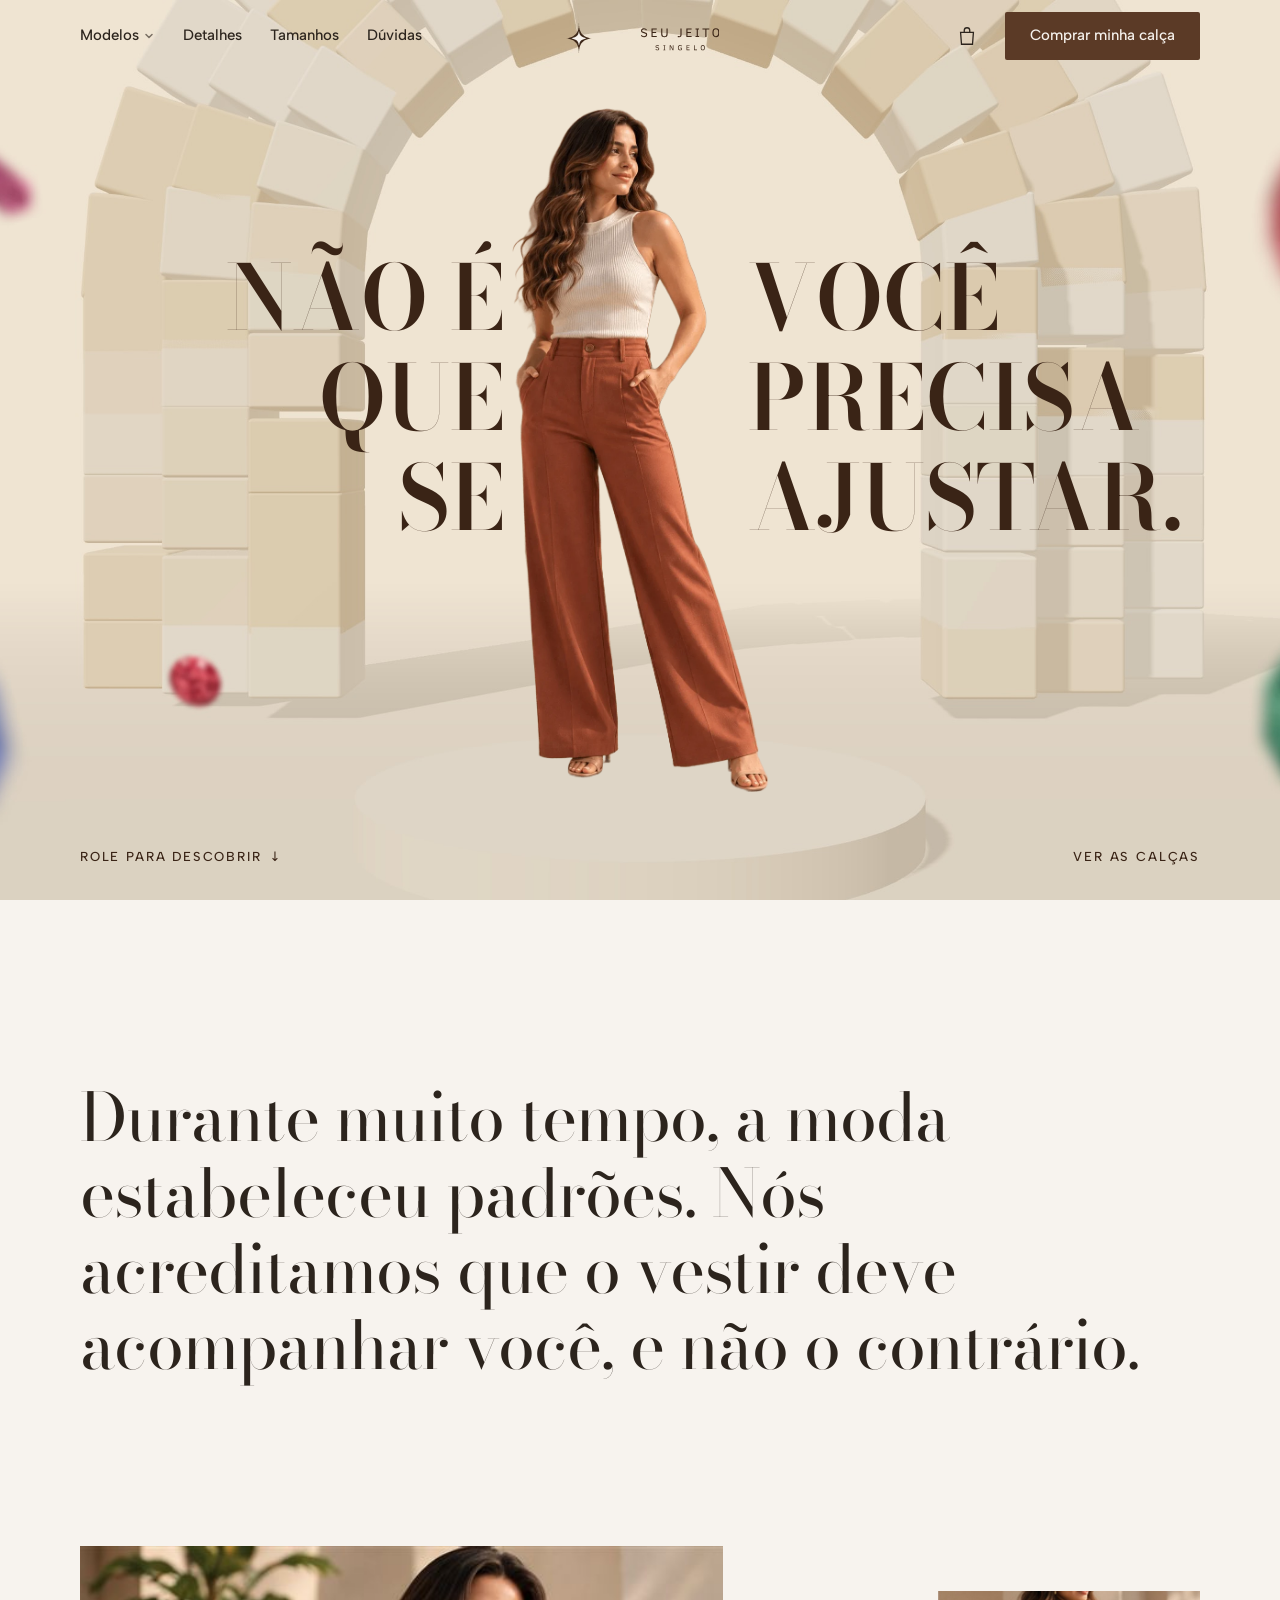
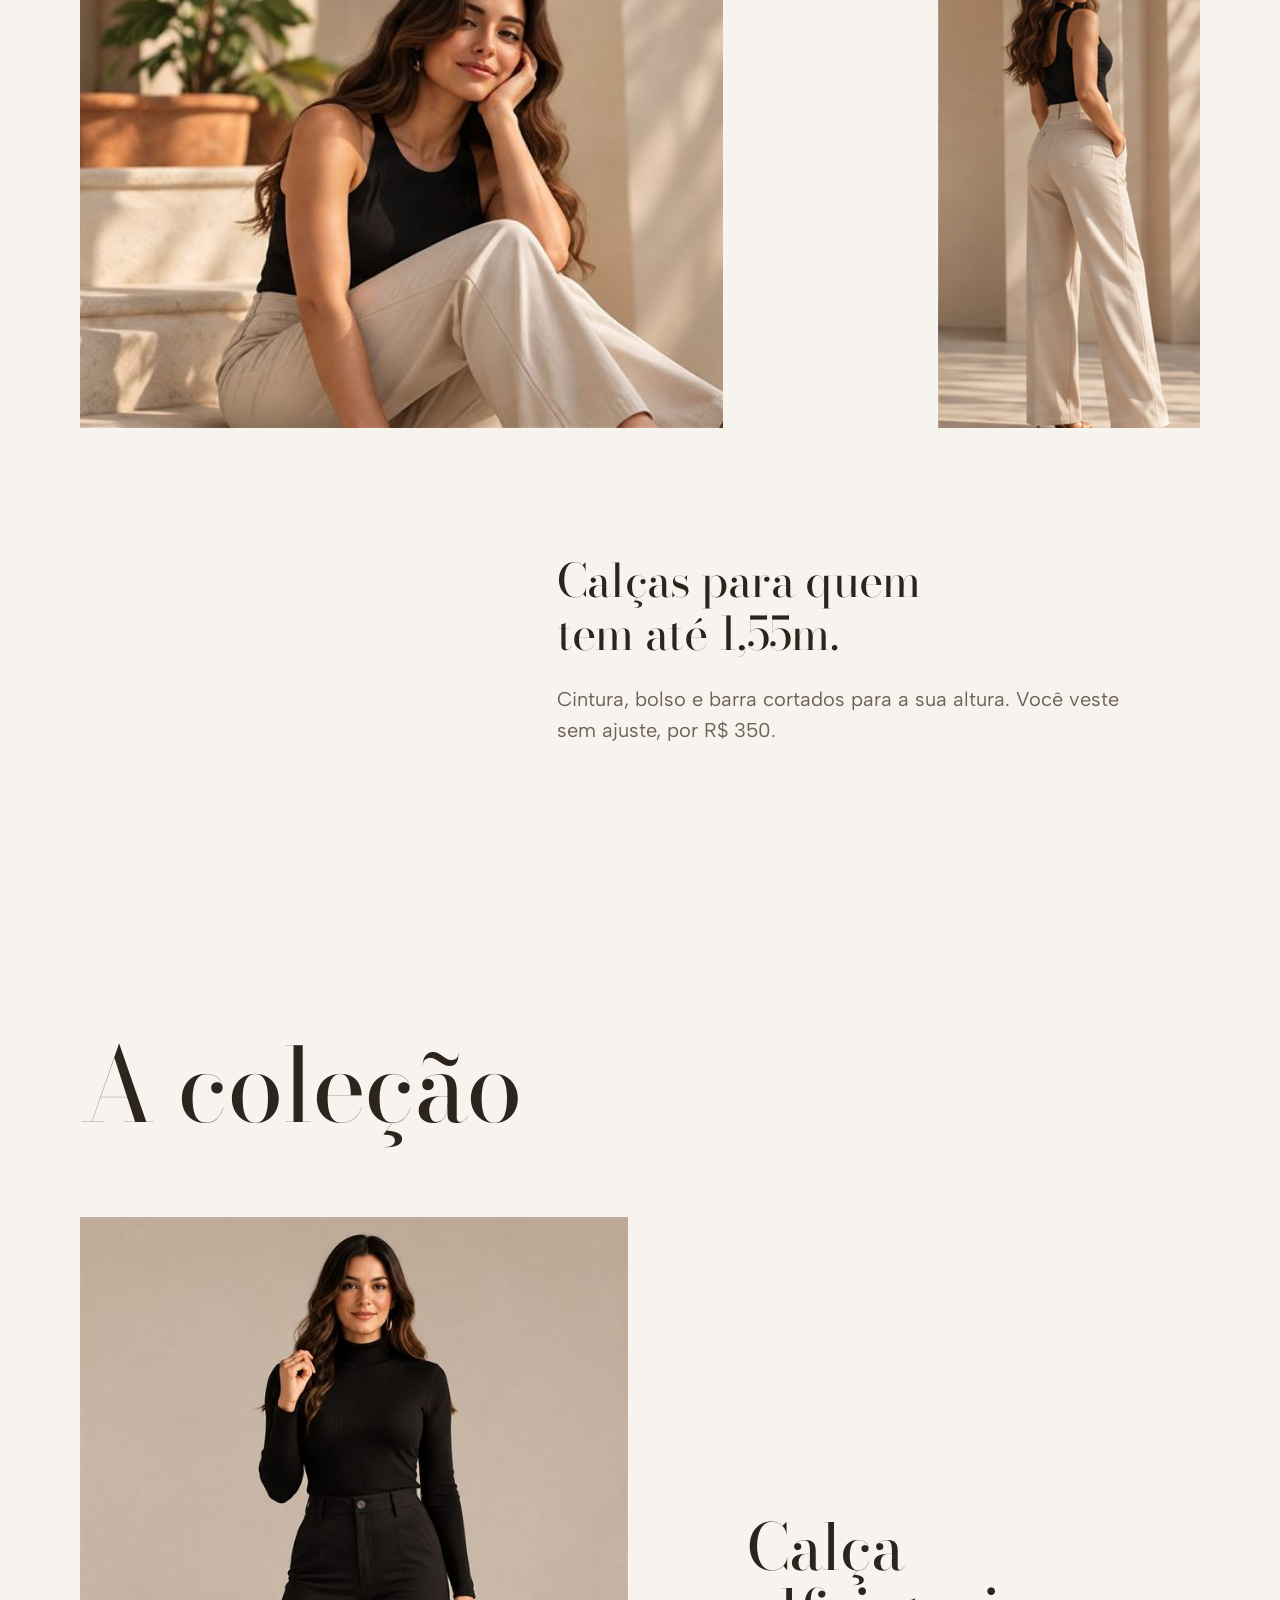
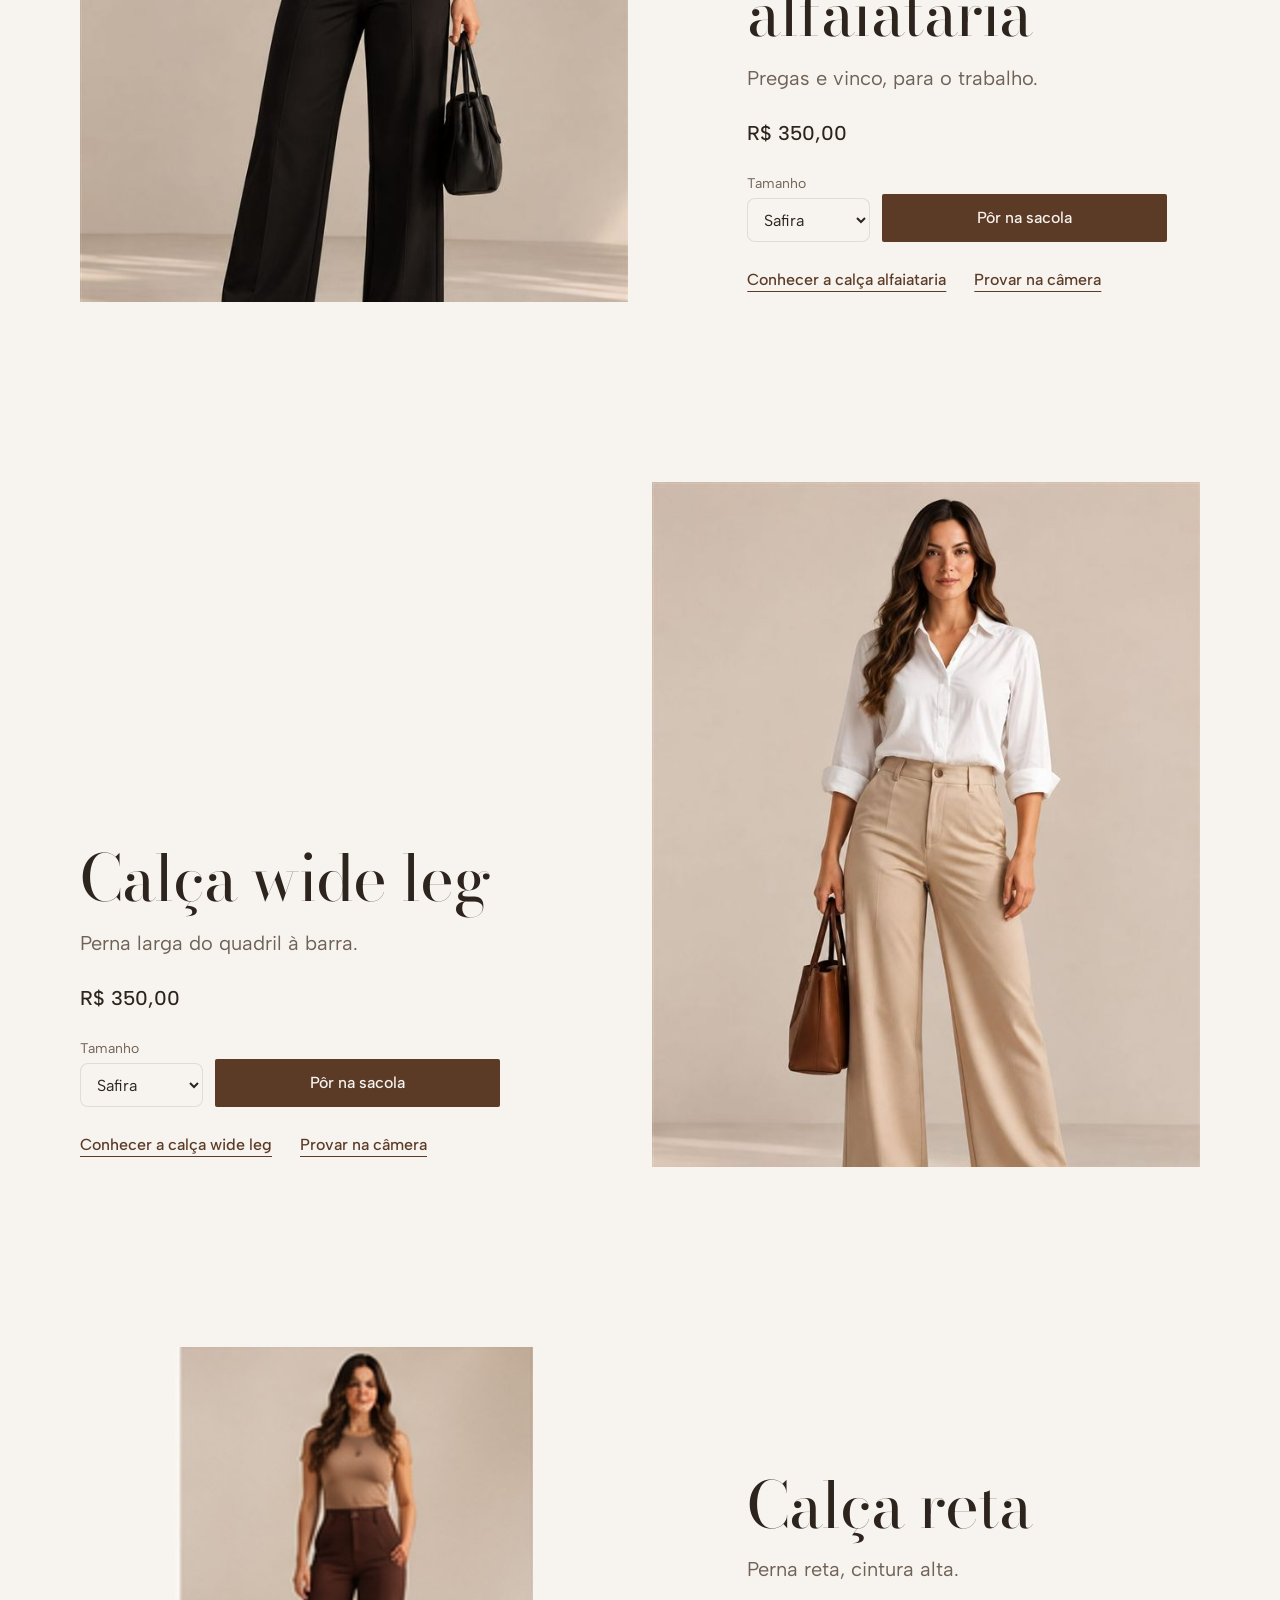
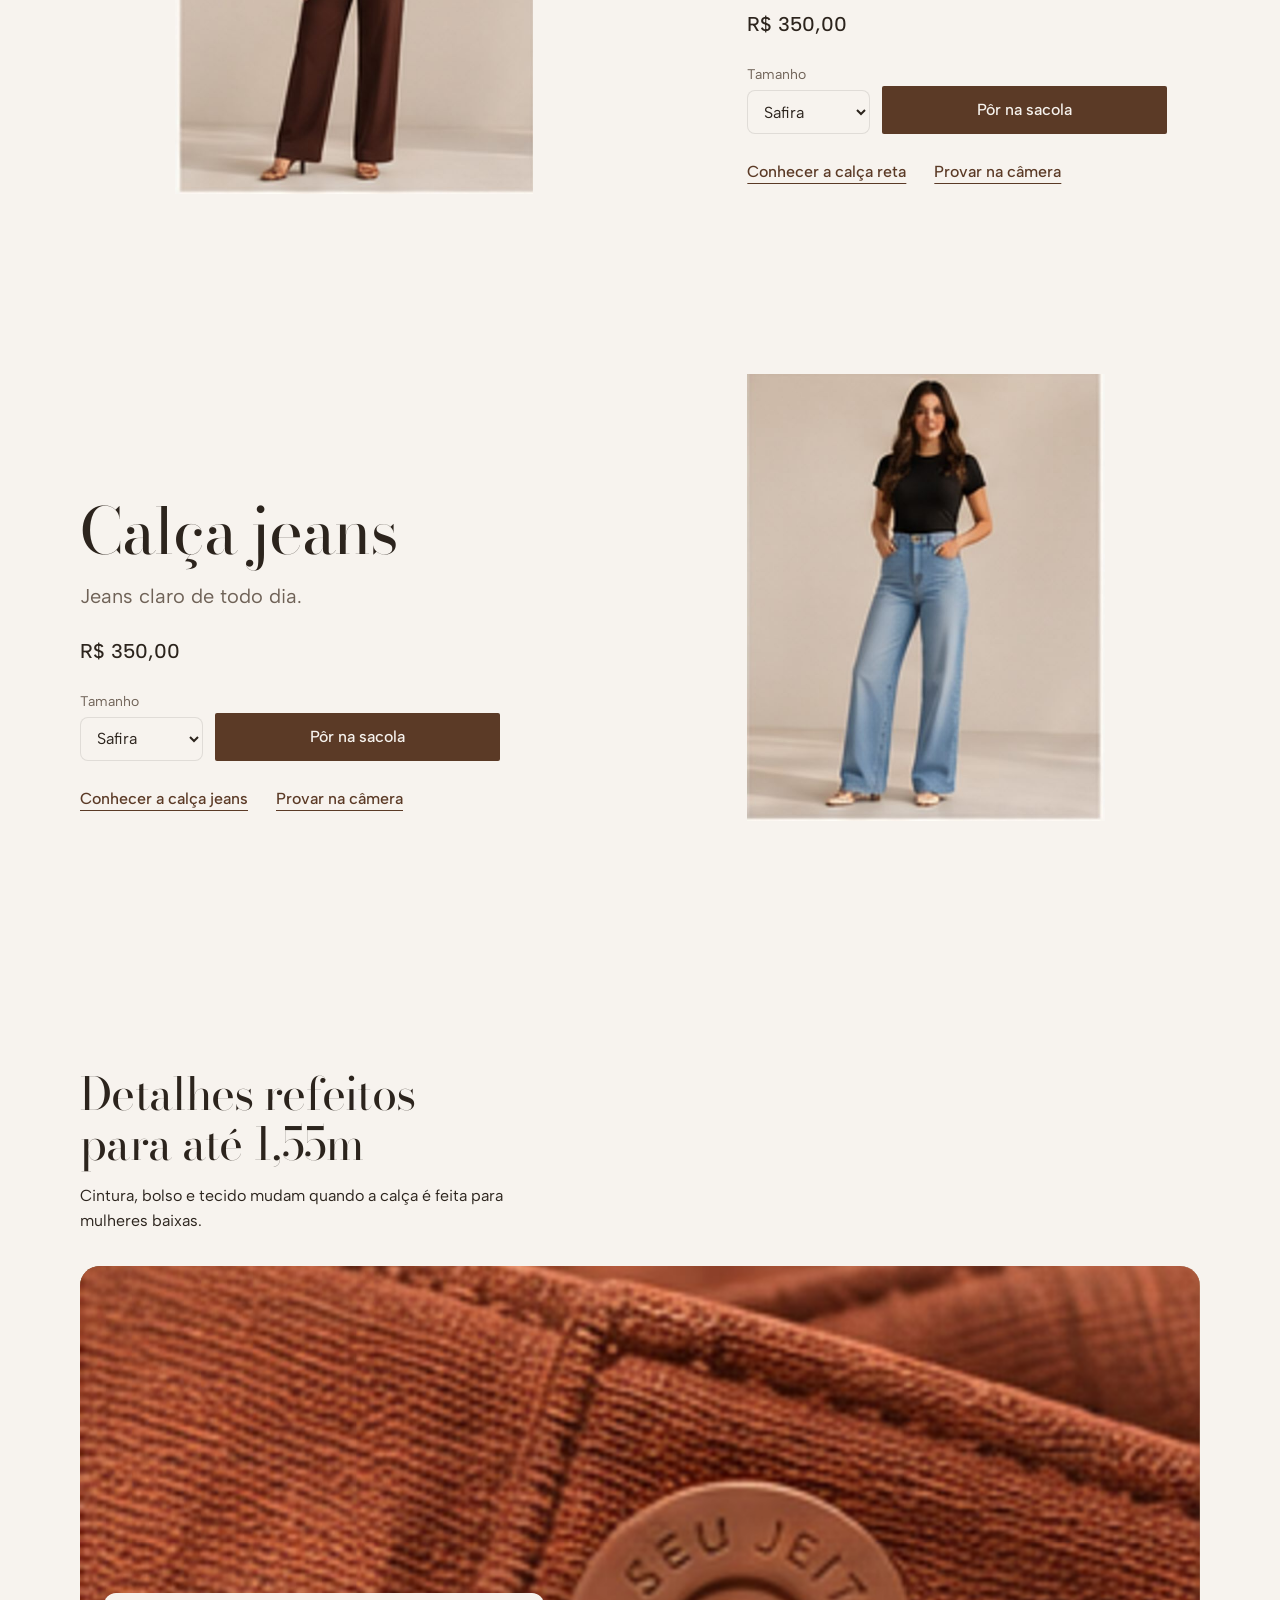
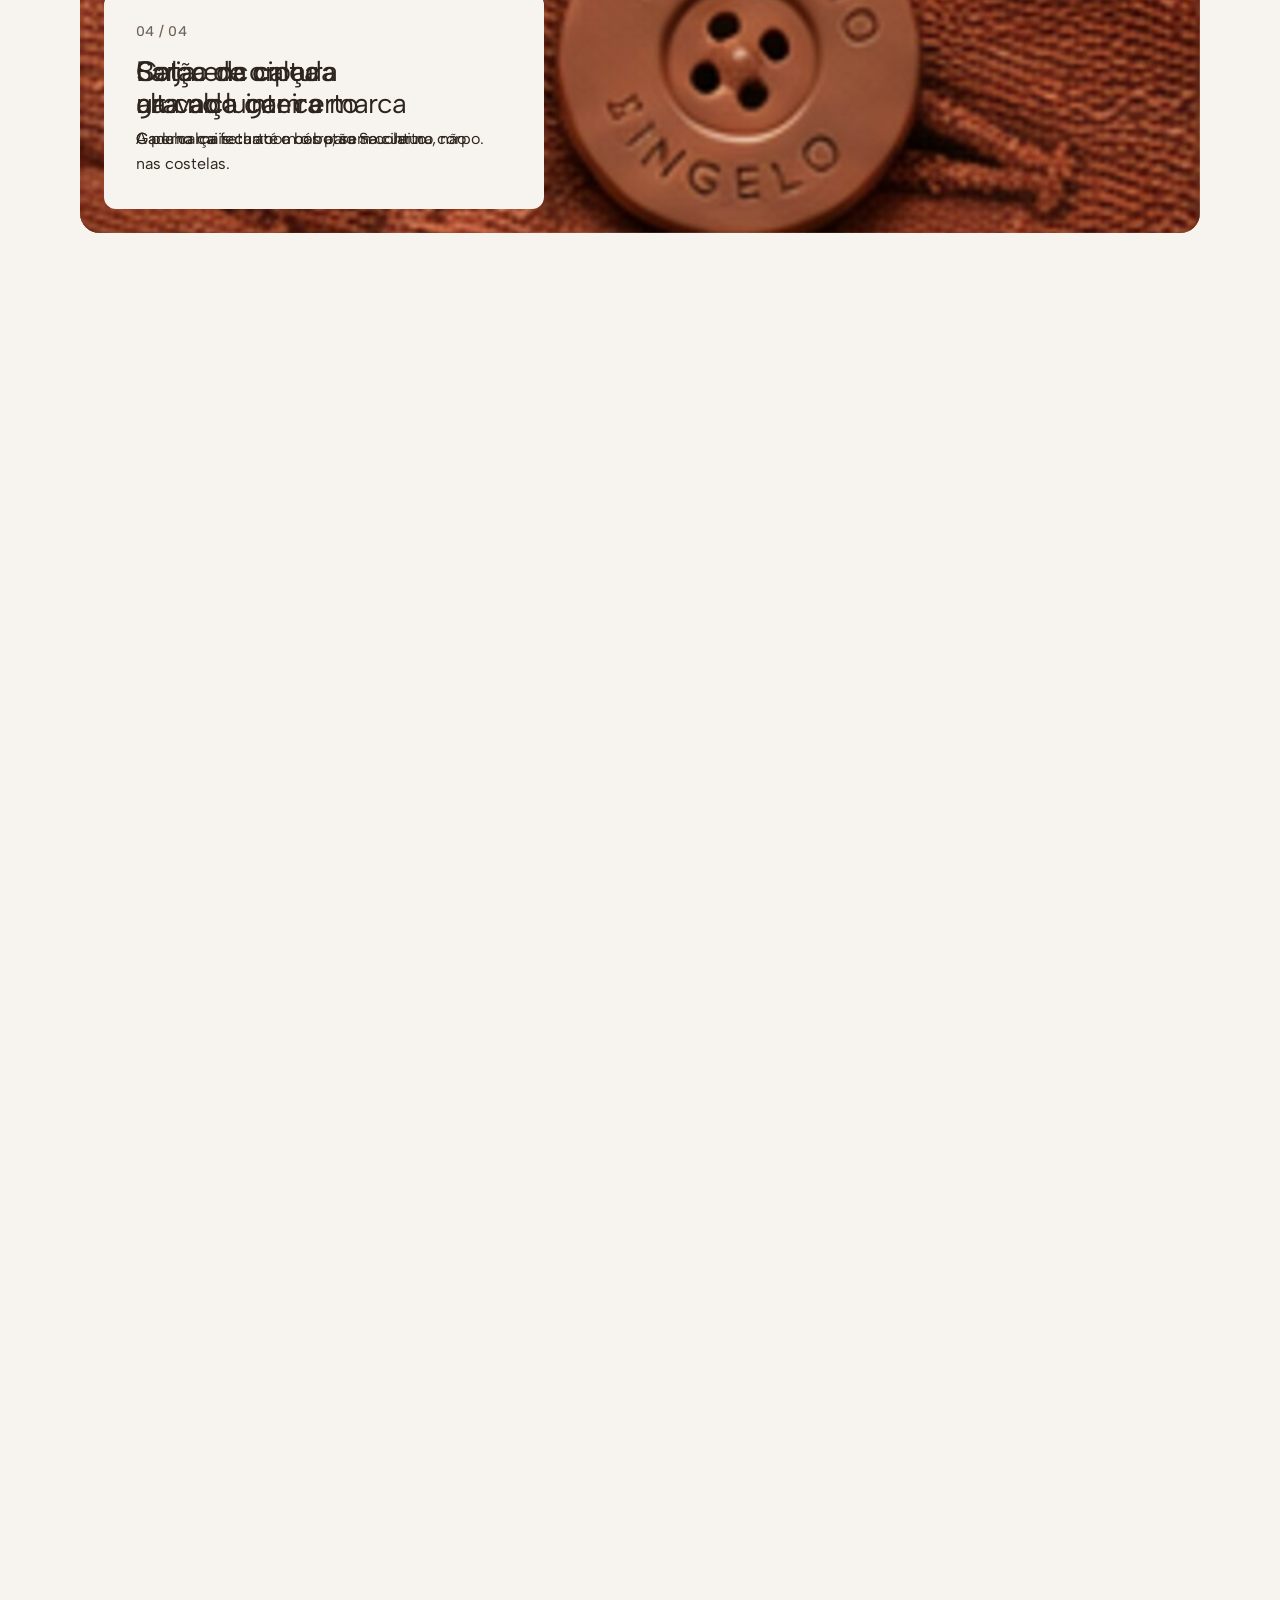
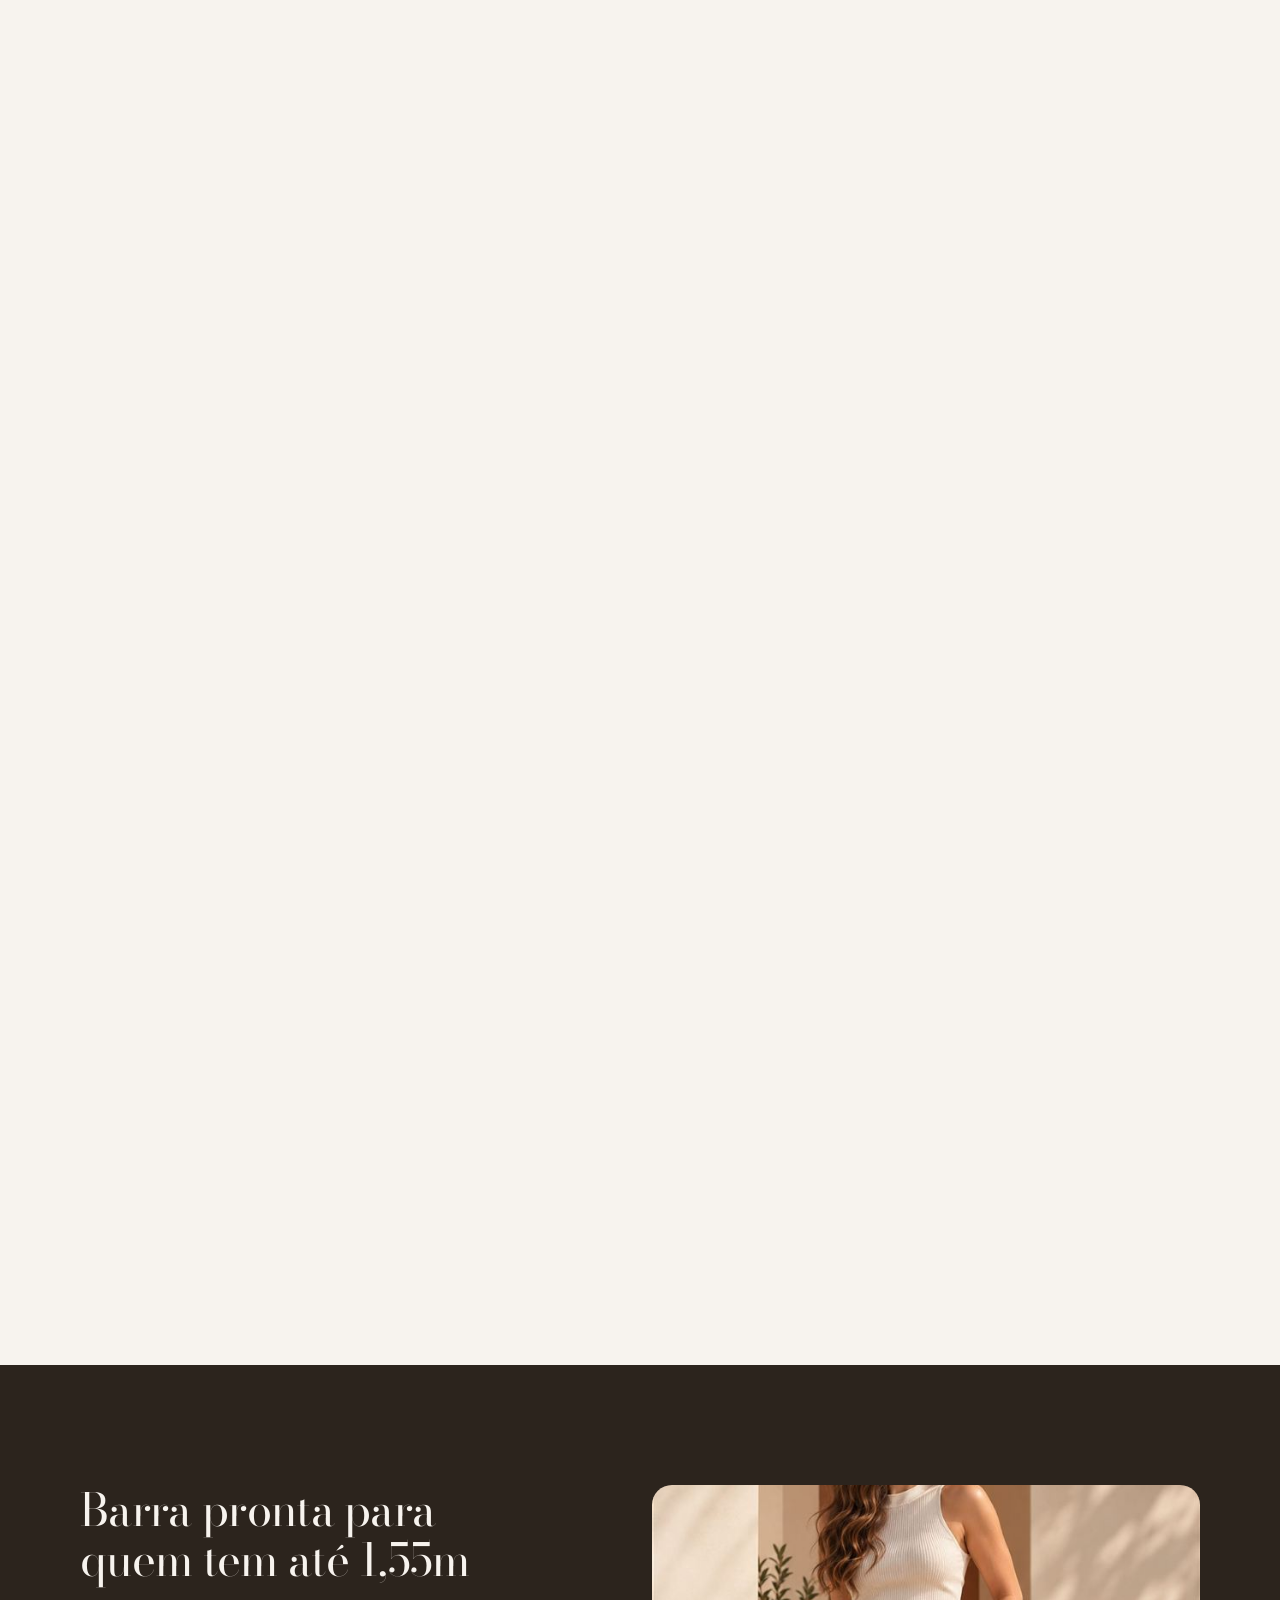
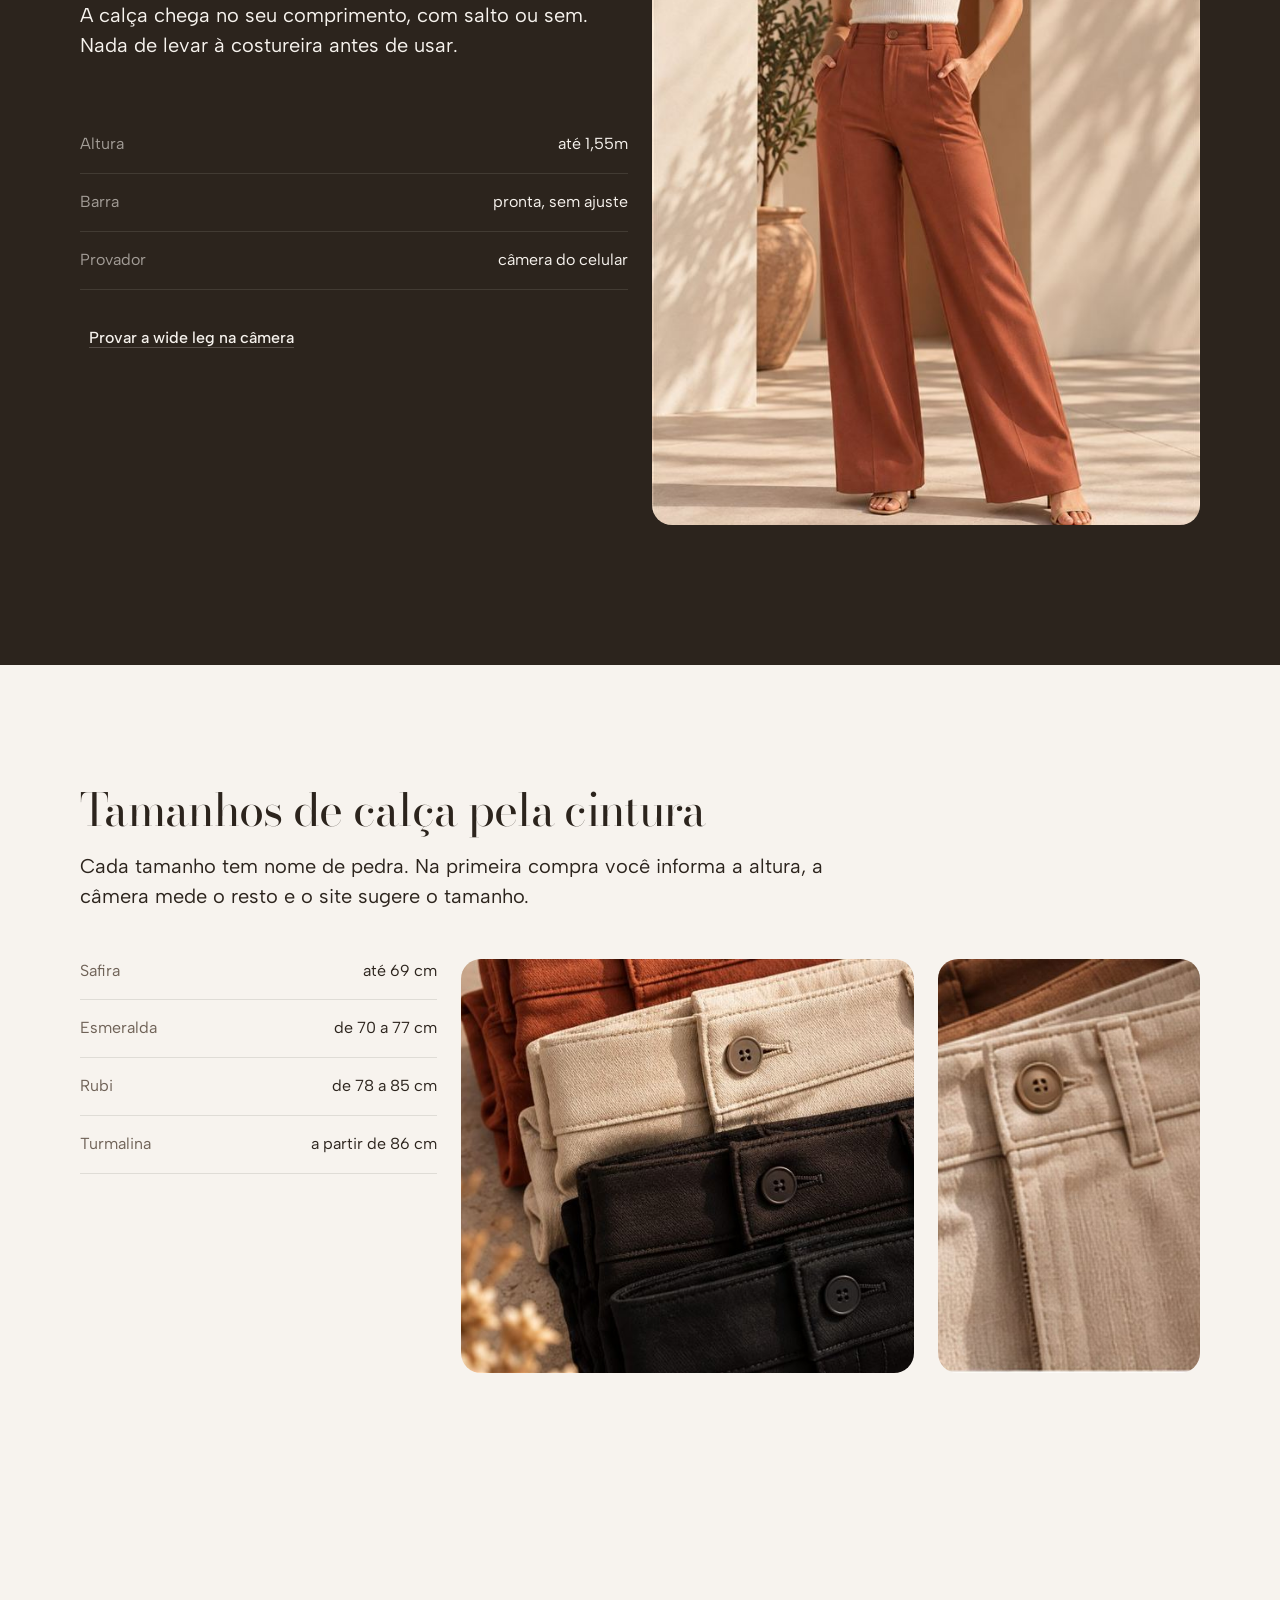
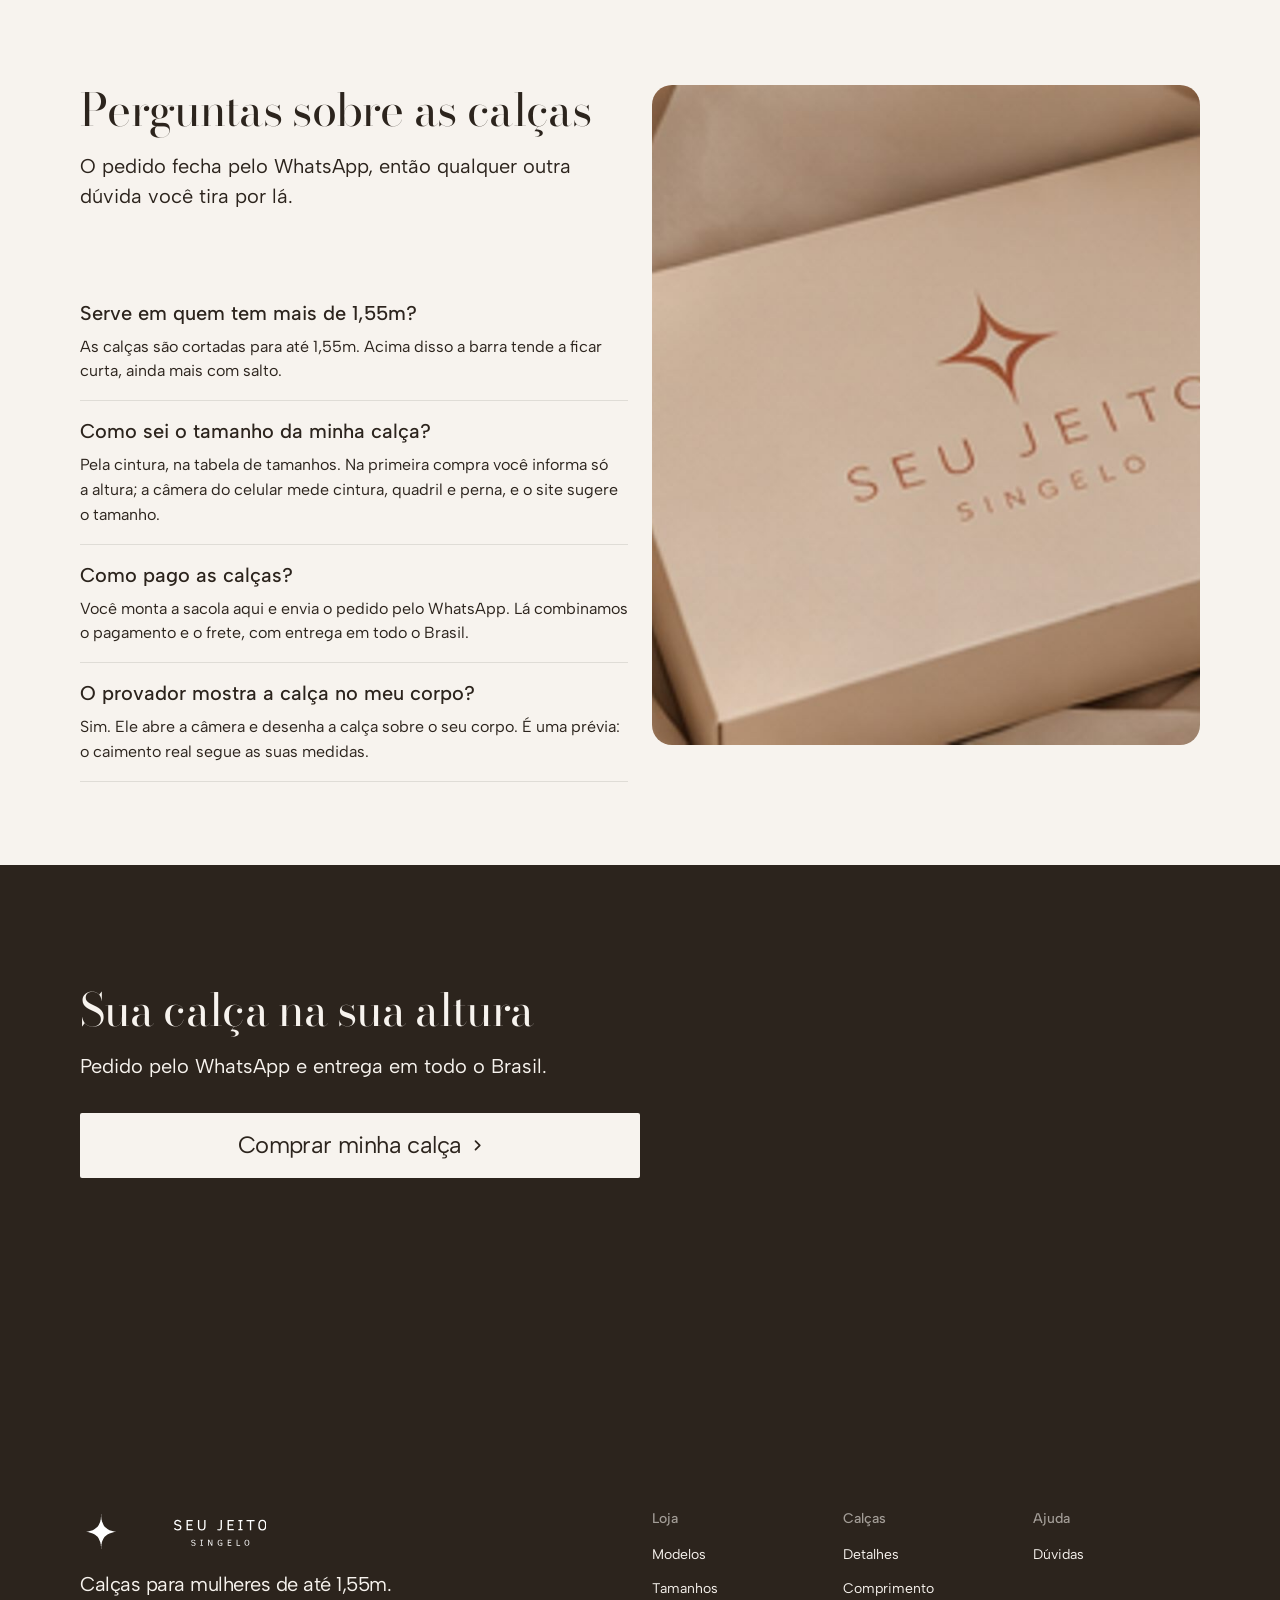
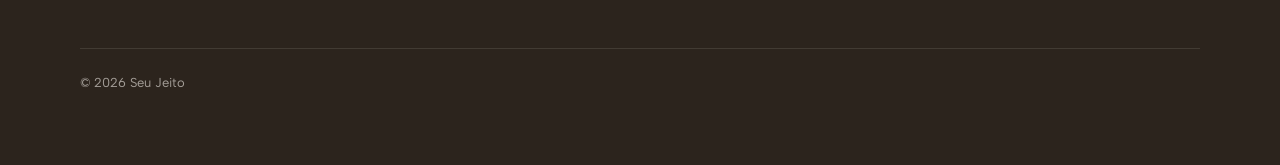
==== commit 6776add0: "abertura: blocos de volta, com poucas pedras desfocadas As pedras são imagens já desfocadas nos cant" ====
--- a/index.html
+++ b/index.html
@@ -43,7 +43,7 @@
 <link rel="modulepreload" href="assets/moments/lib.js">
 <link rel="modulepreload" href="assets/moments/photo-chapters/moment.js">
 <link rel="stylesheet" href="medicao.css?v=1">
-<link rel="stylesheet" href="abertura.css?v=3">
+<link rel="stylesheet" href="abertura.css?v=4">
 <link rel="preload" as="image" href="img/modelo-hero.webp">
 <script>
 /* cena 3D só em aparelho que aguenta; senão fica a composição estática */
@@ -441,7 +441,7 @@
 
 <script src="loja.js?v=10"></script>
 <script type="module" src="provador.js?v=8"></script>
-<script type="module" src="abertura.js?v=3"></script>
+<script type="module" src="abertura.js?v=4"></script>
 <script type="module" src="assets/system.js"></script>
 <script type="module" src="assets/motion/motion.js"></script>
 <script type="module" src="assets/layout/layout.js"></script>
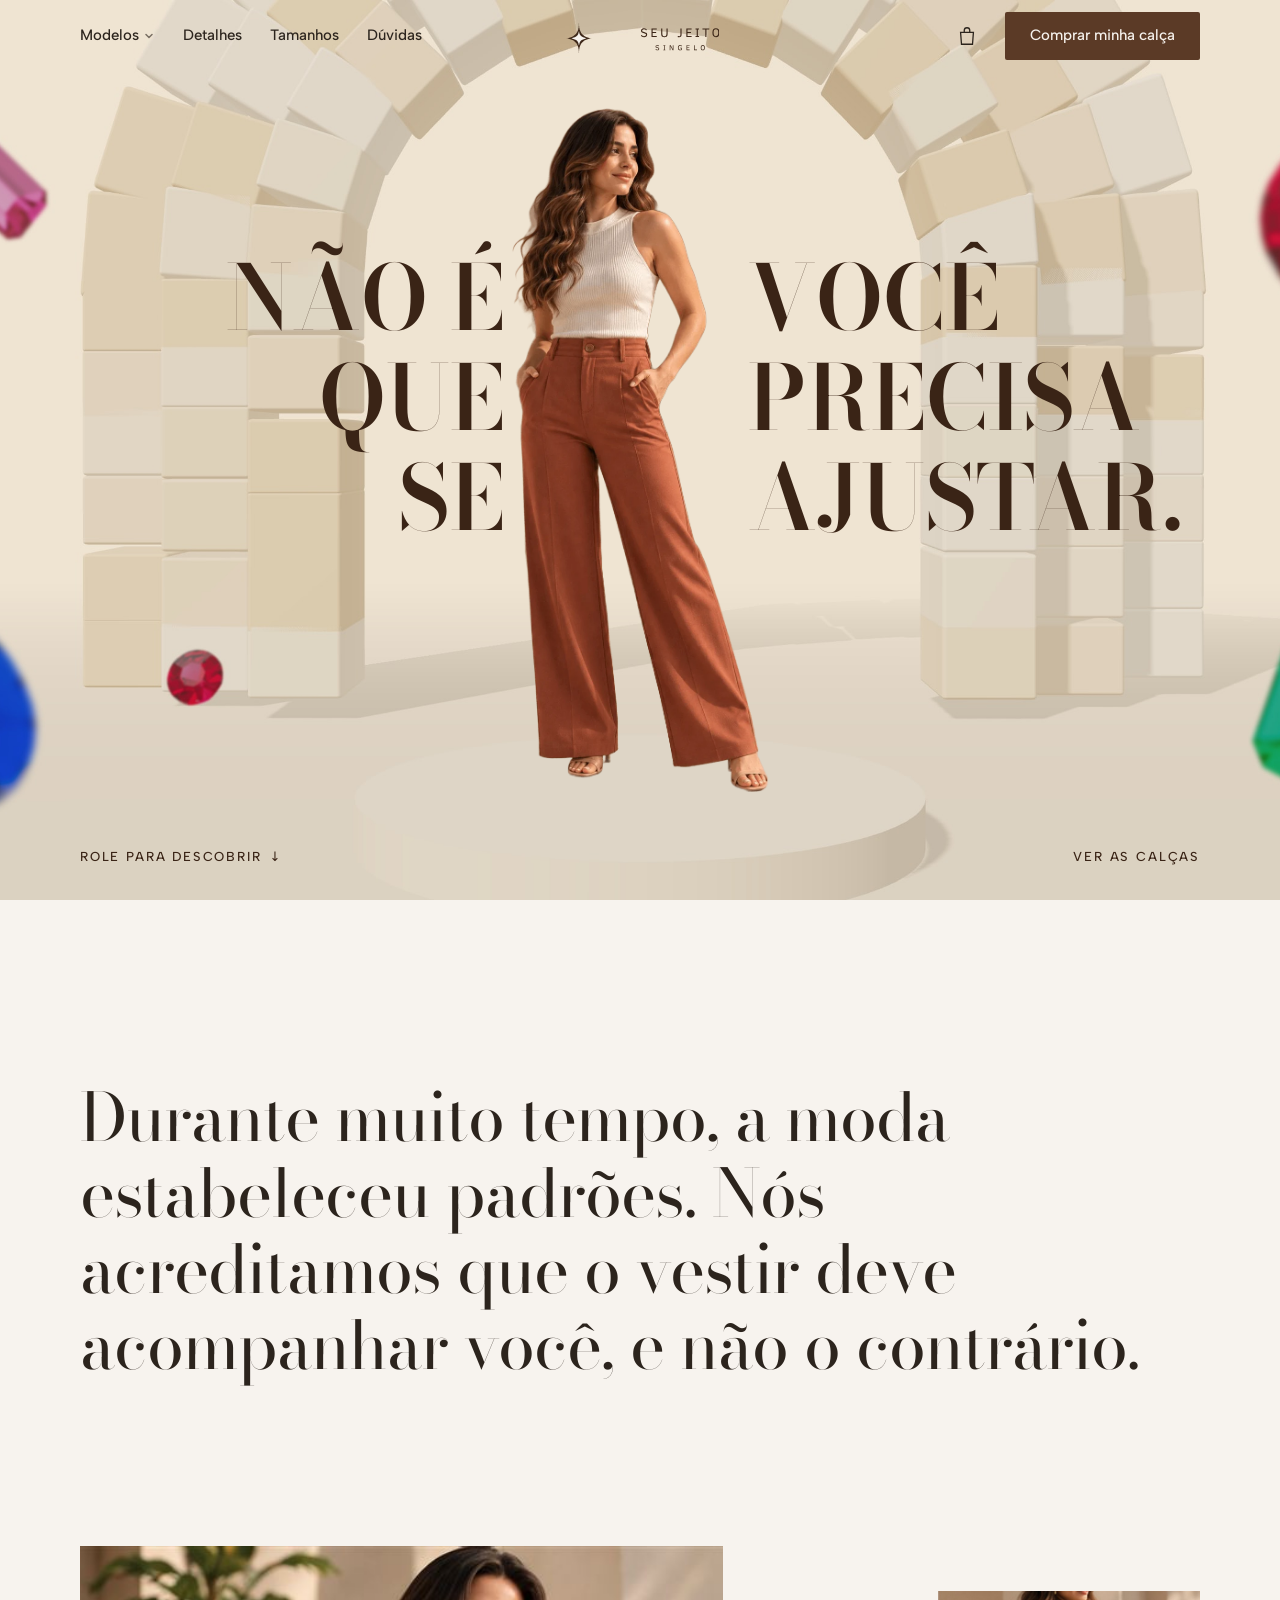
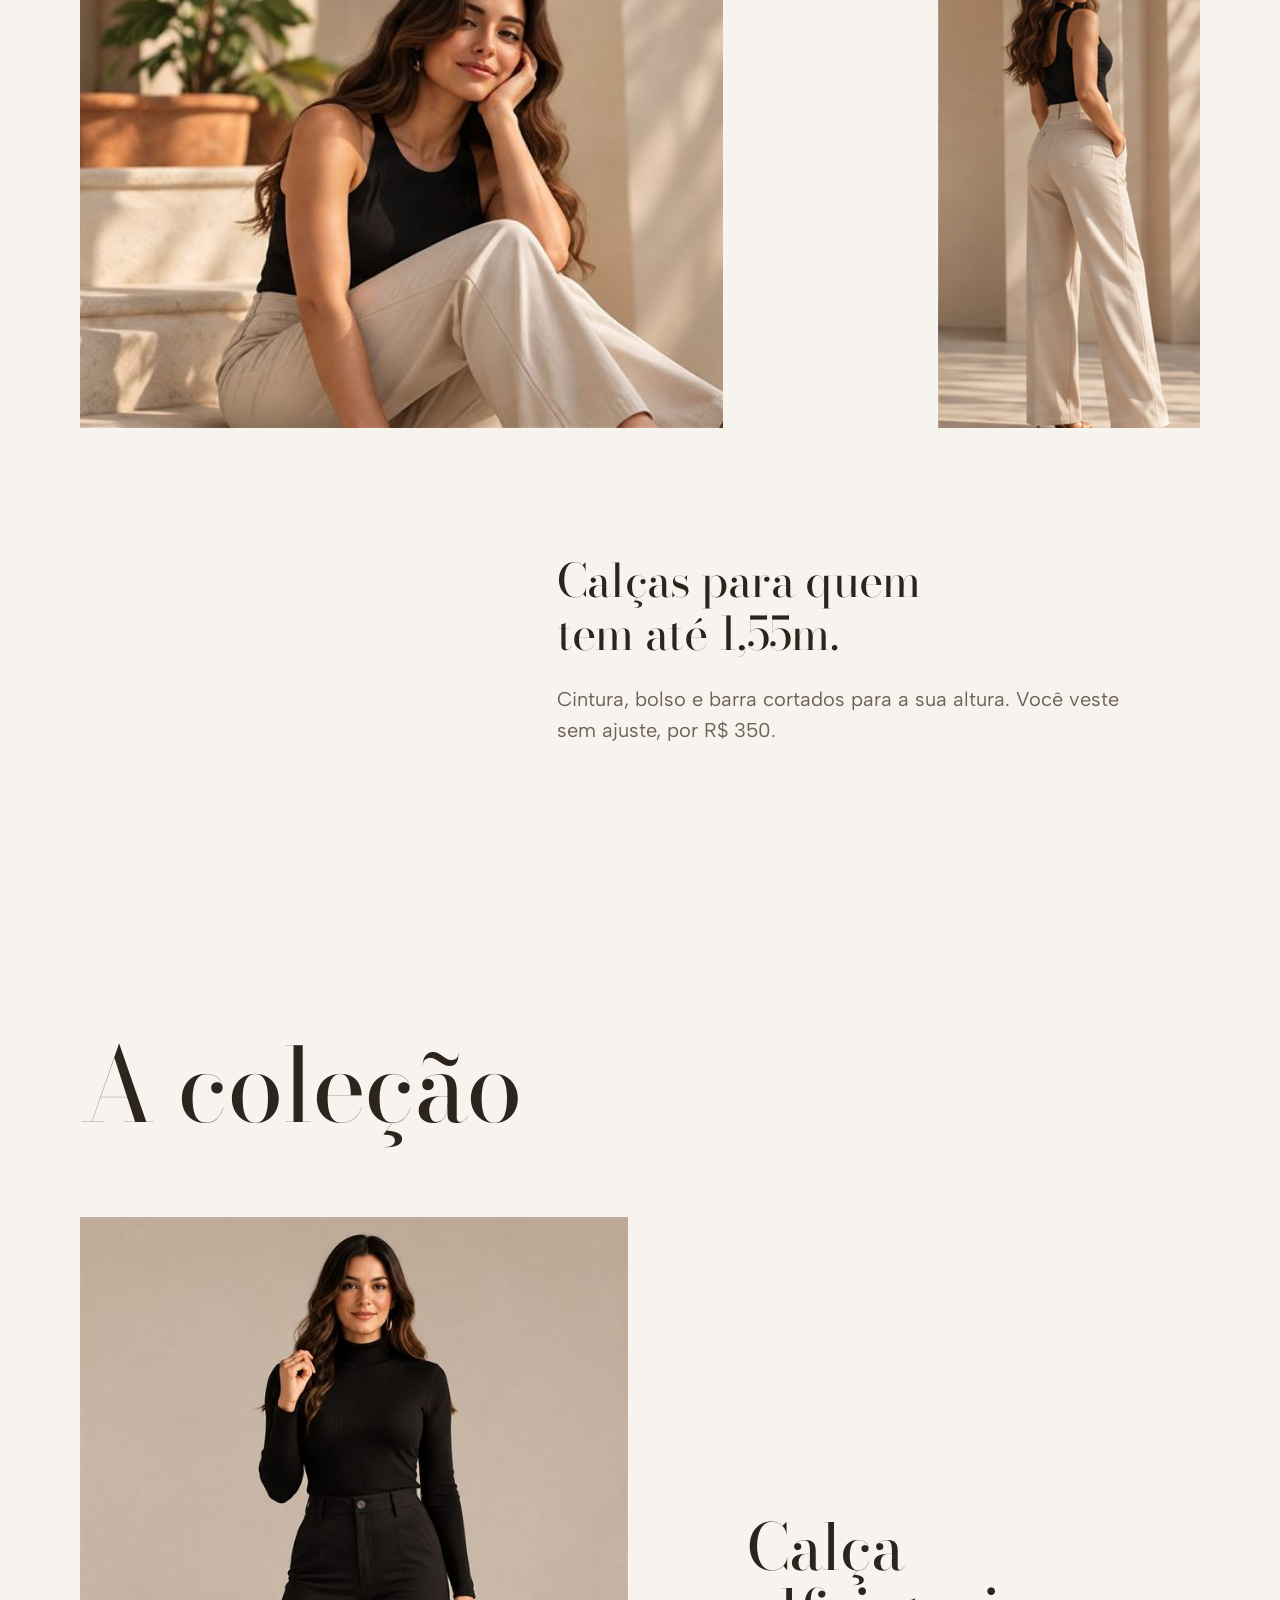
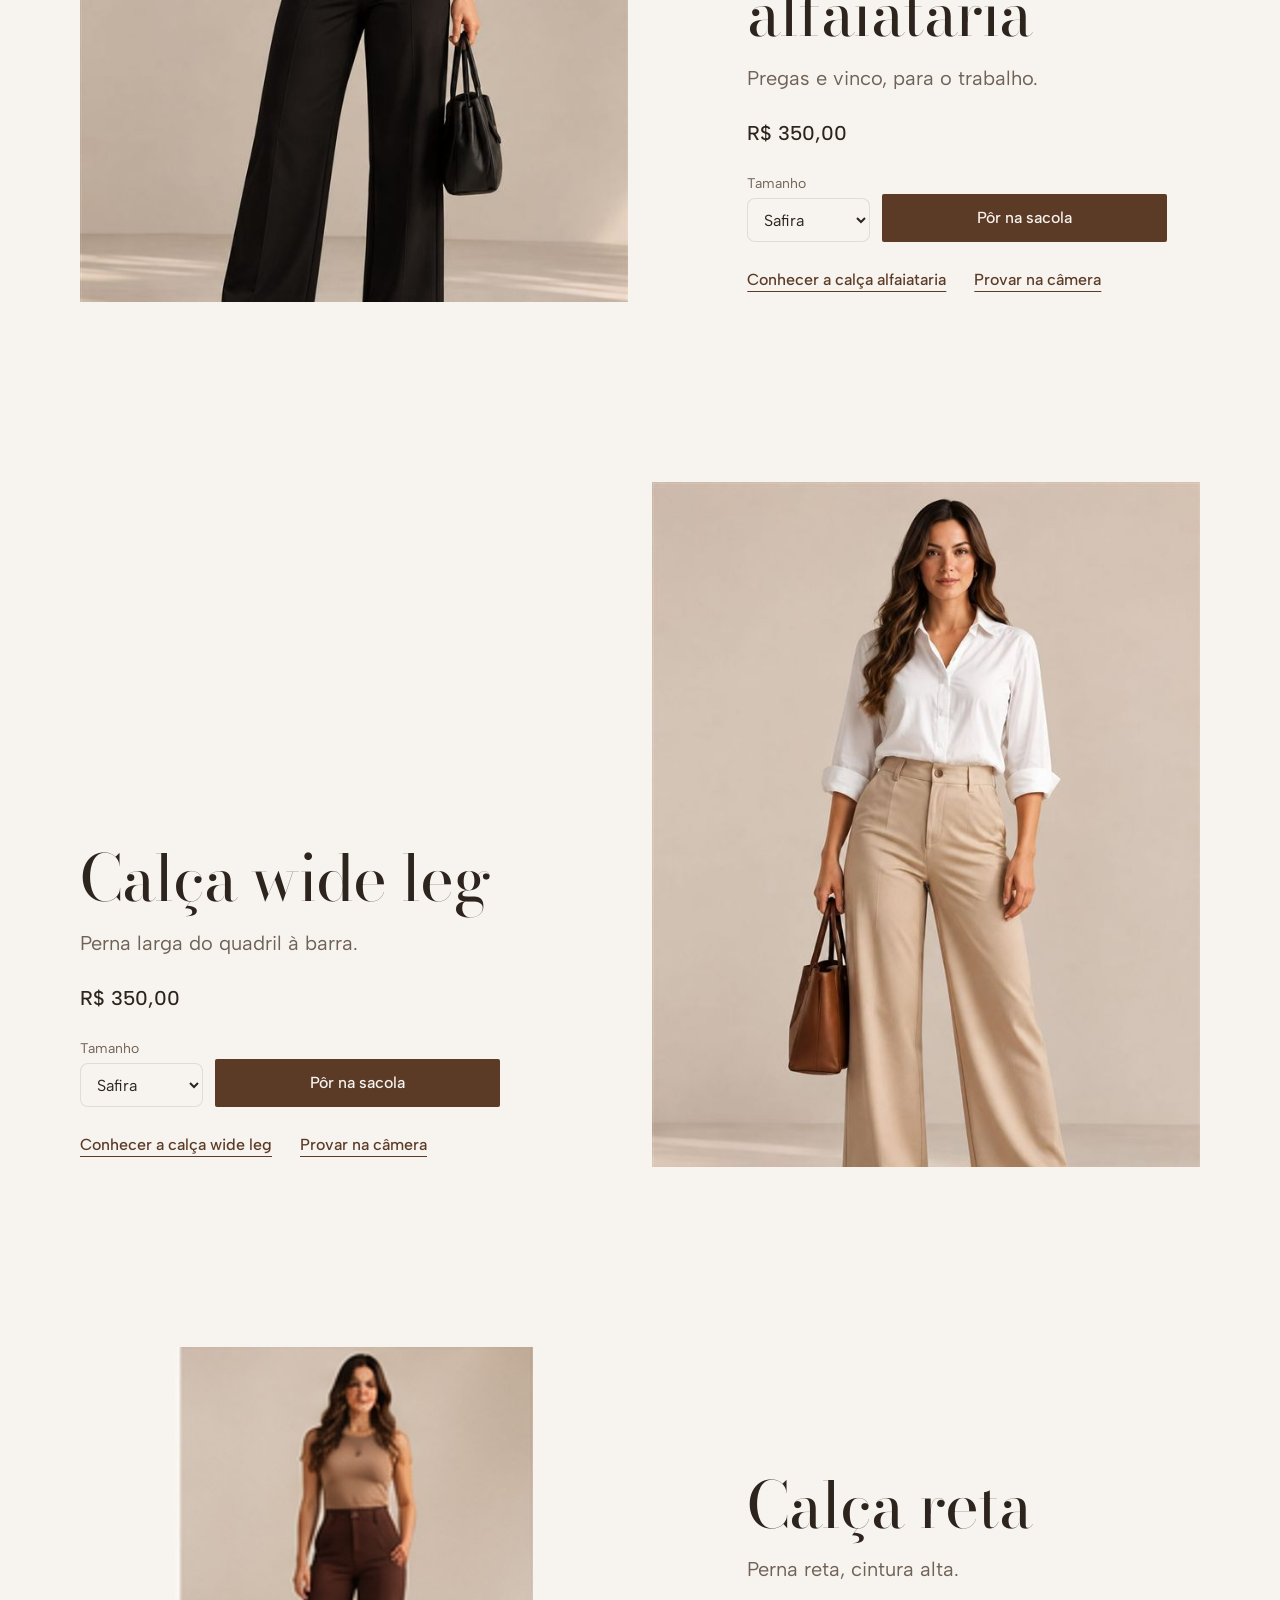
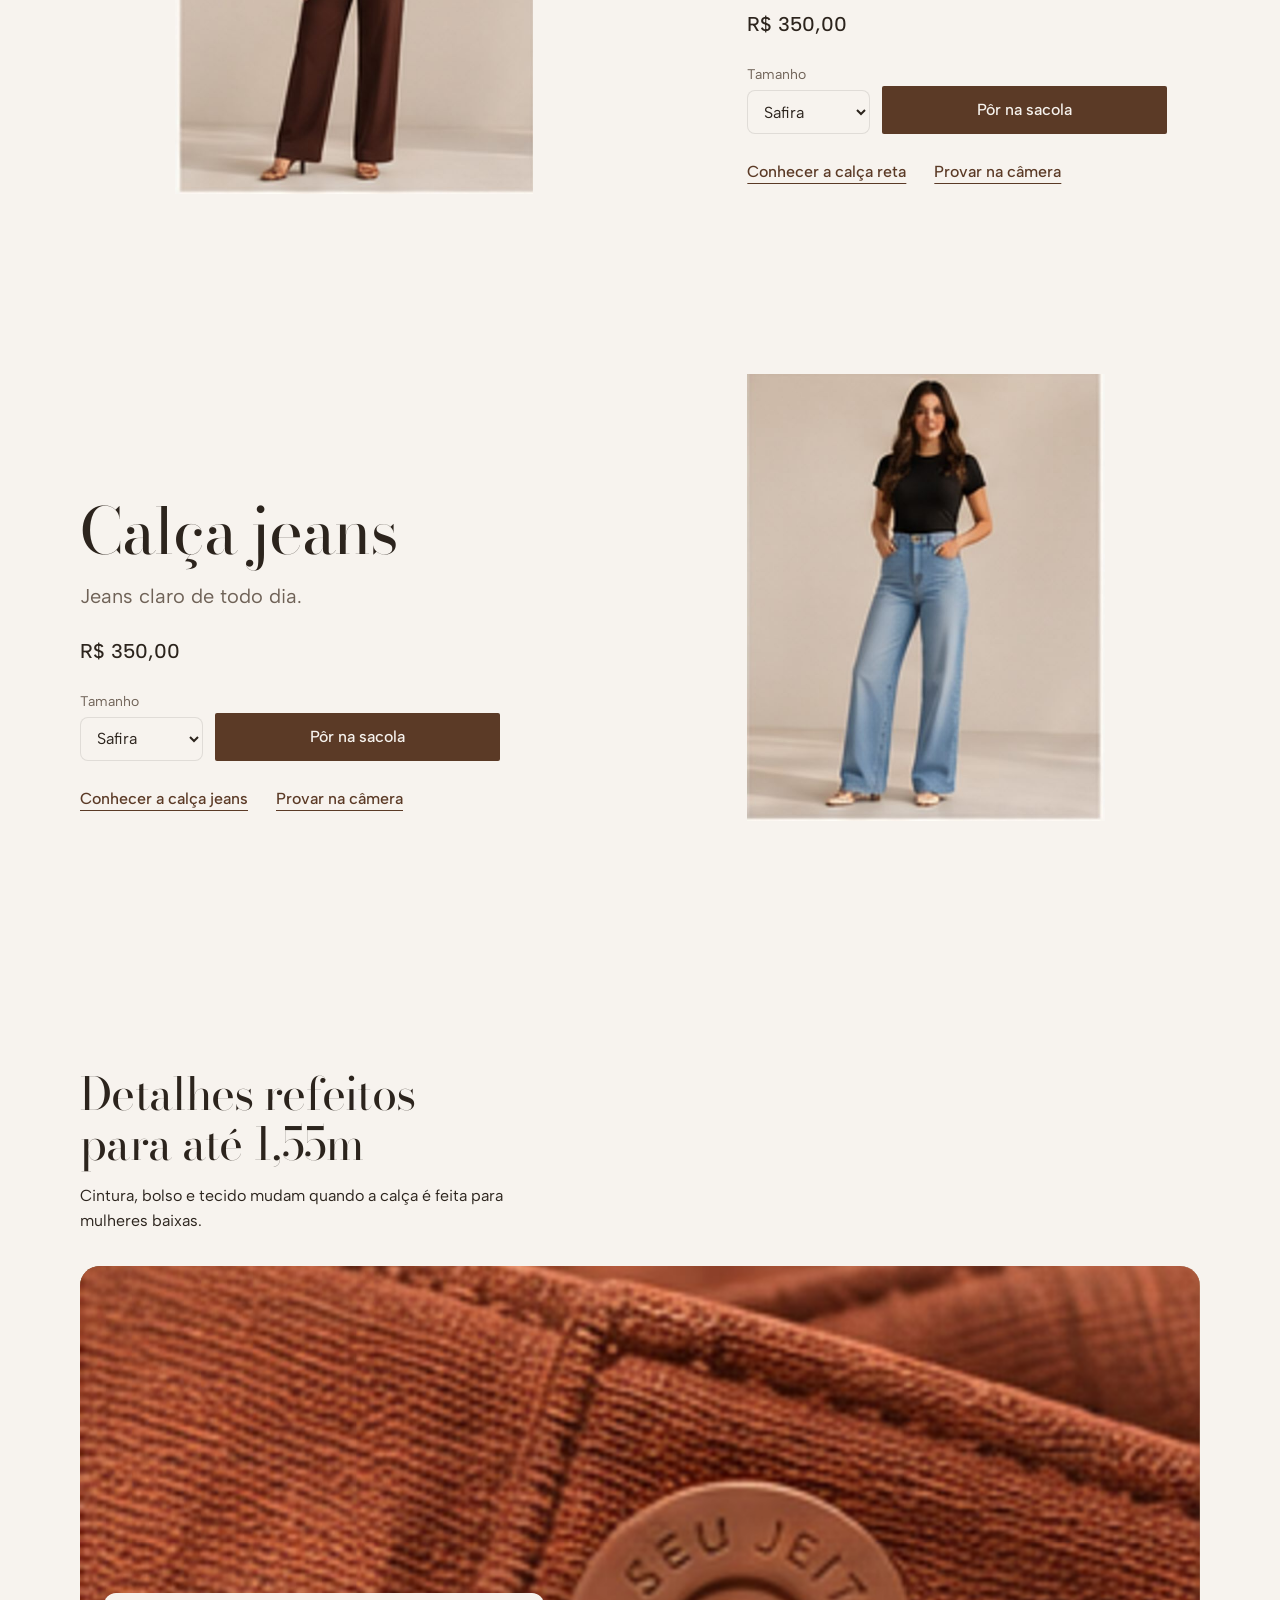
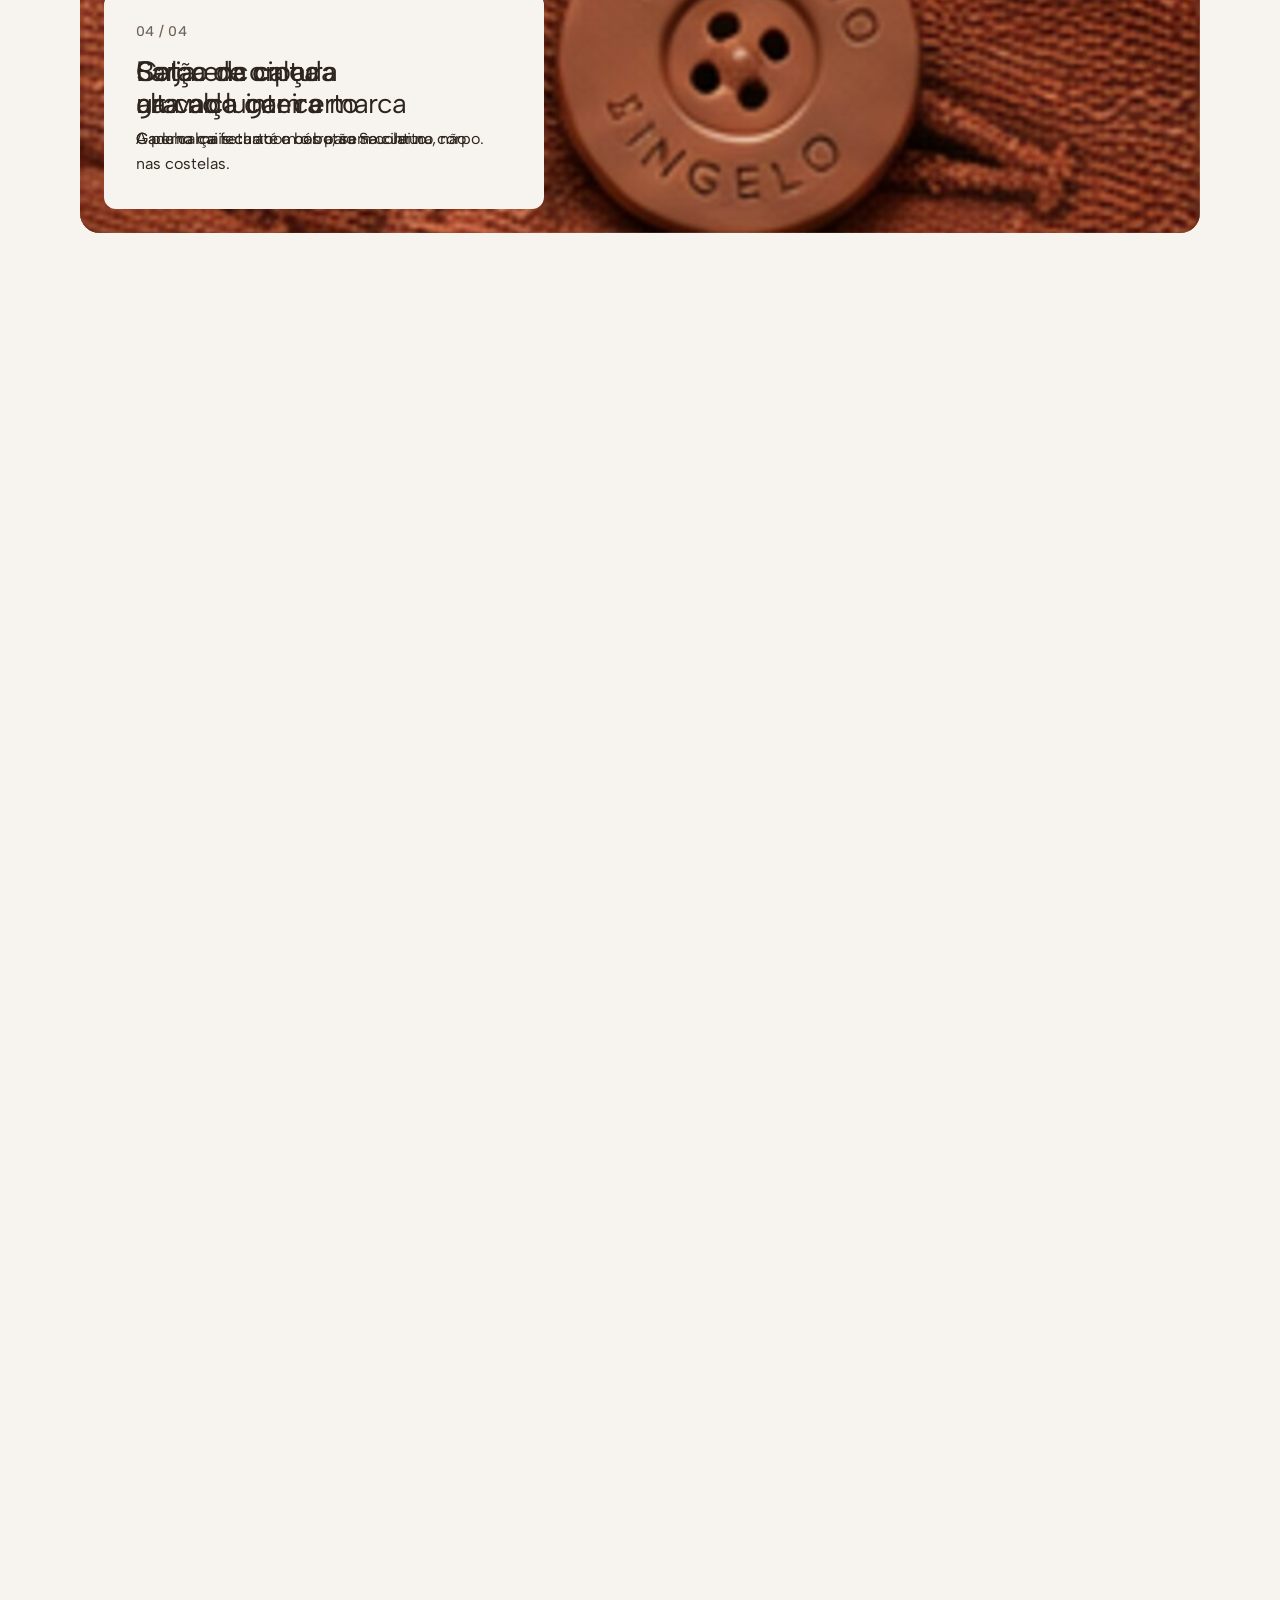
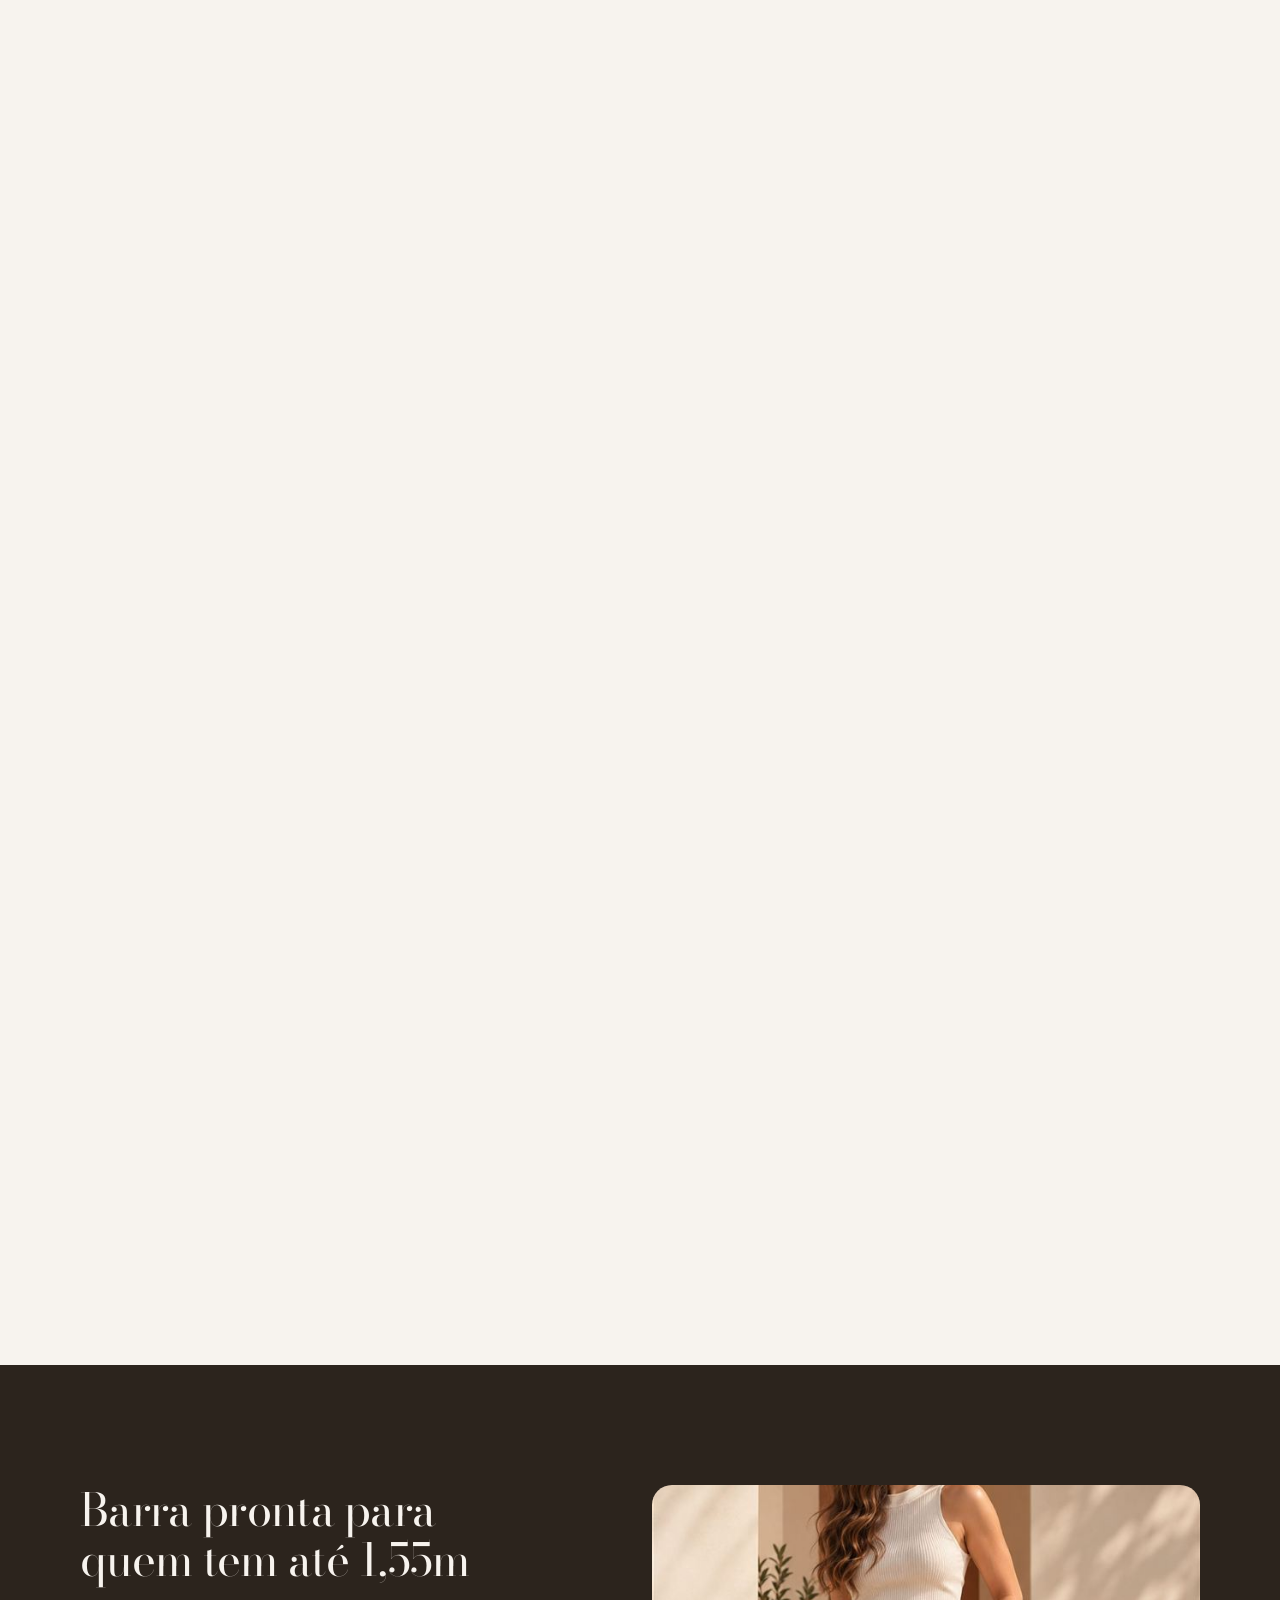
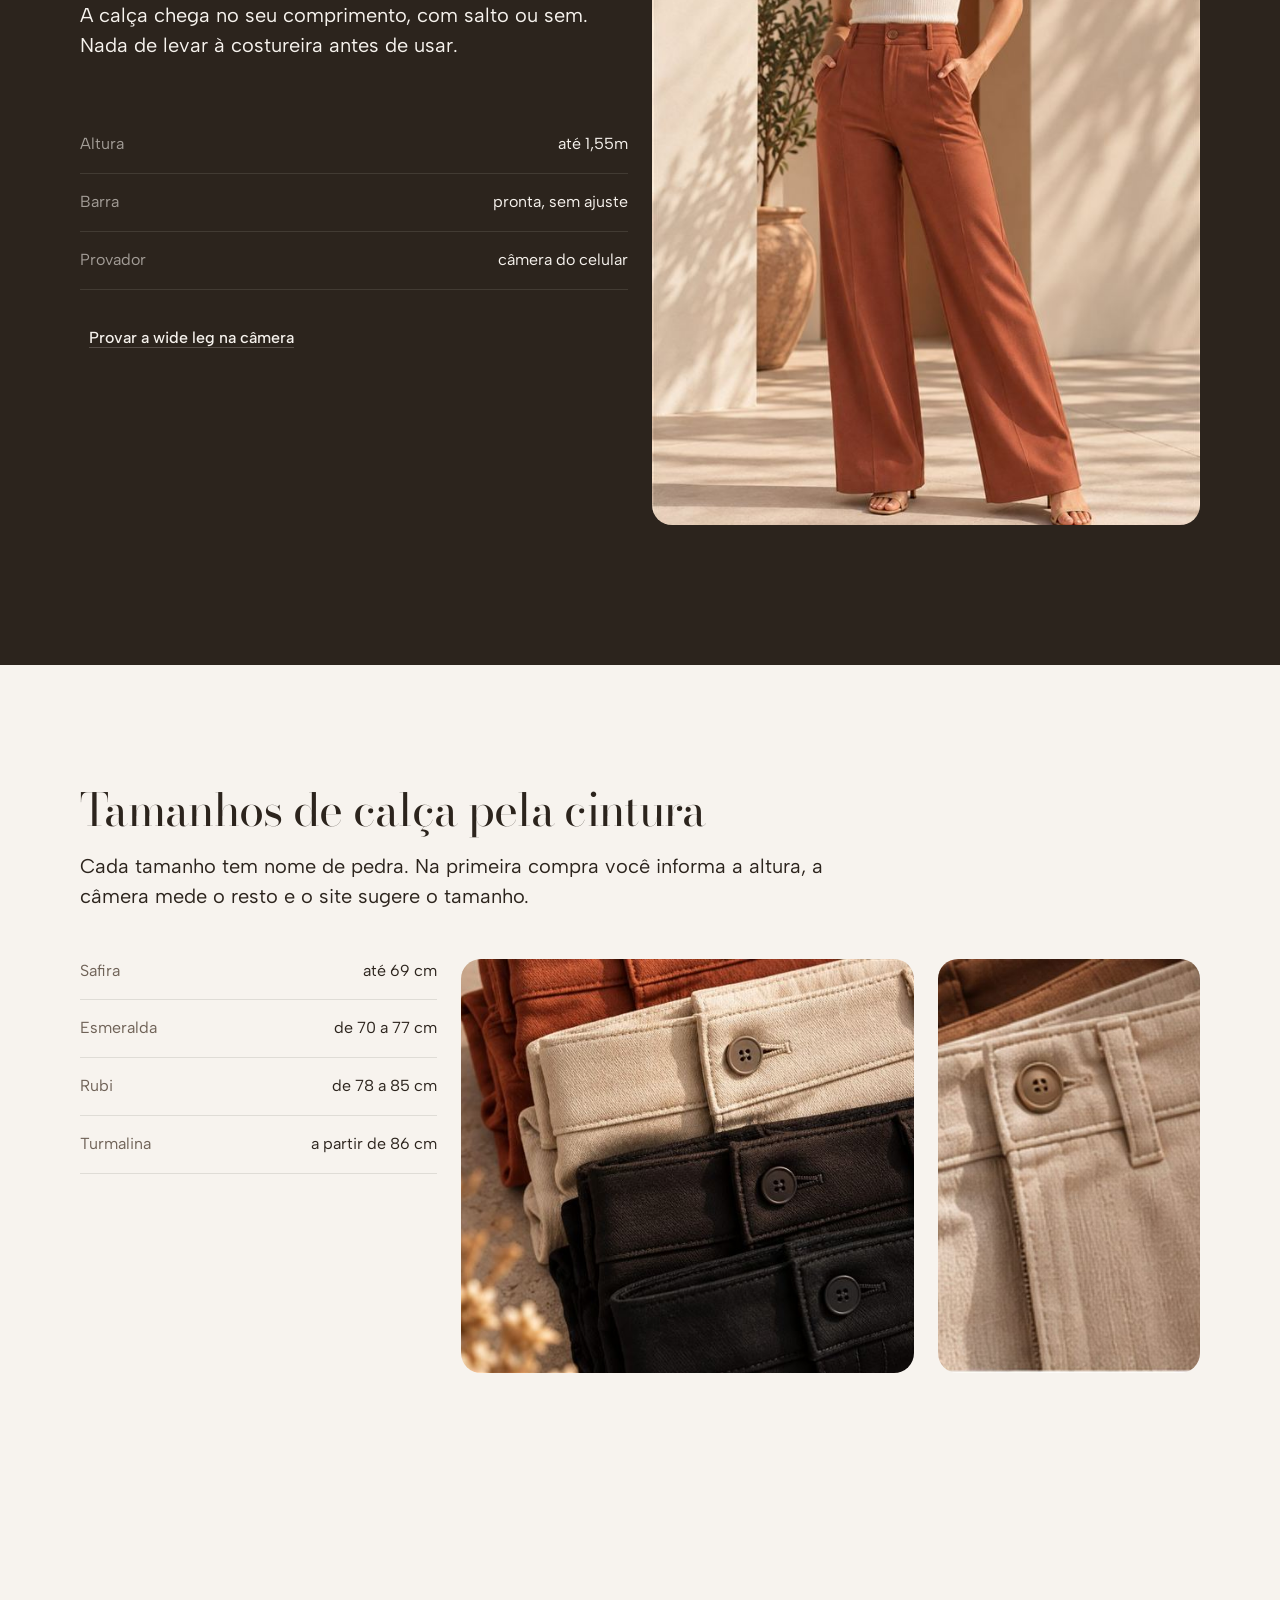
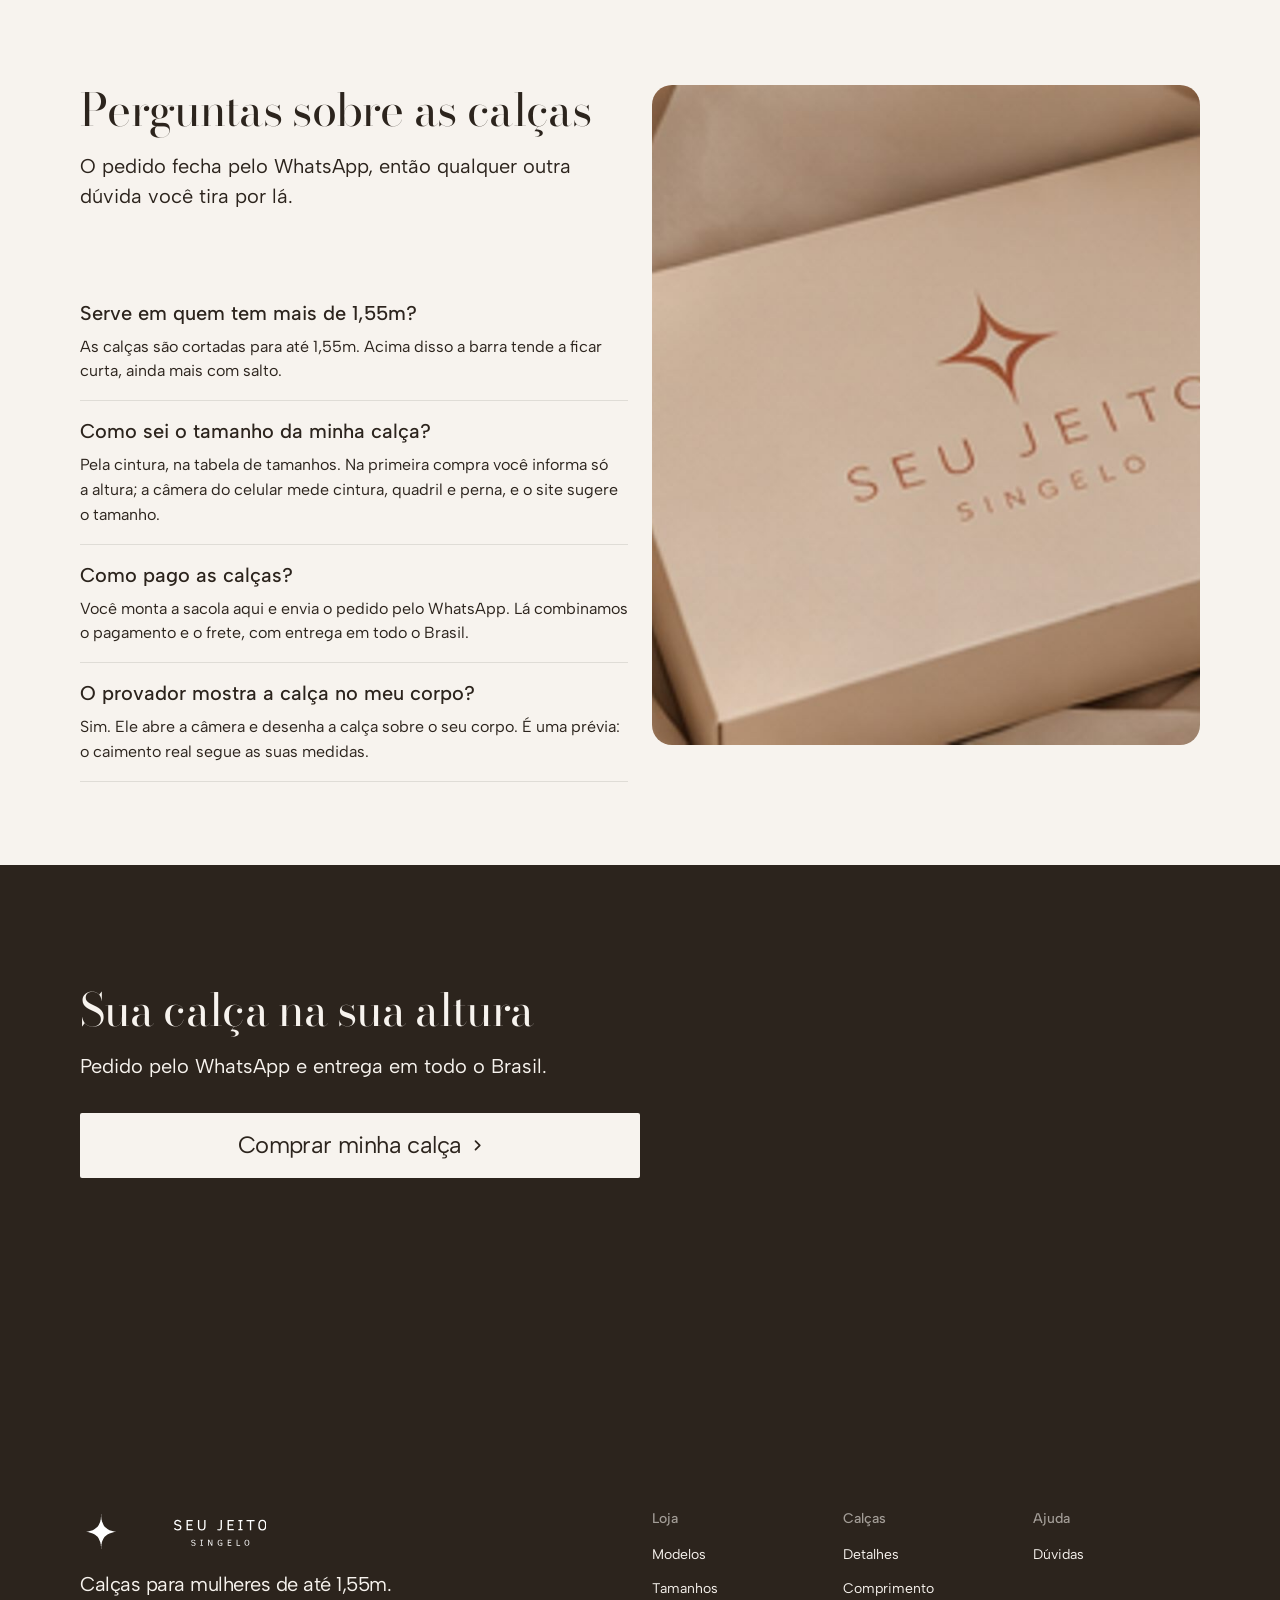
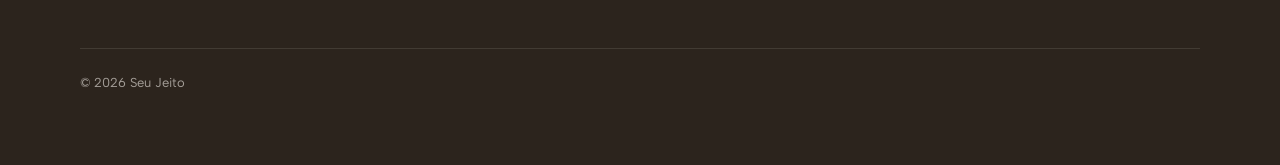
==== commit b01e7e45: "pedras: refração real, 512 px e desfoque de lente Co-Authored-By: Claude Opus 5.5 <noreply@anthropic" ====
--- a/index.html
+++ b/index.html
@@ -43,7 +43,7 @@
 <link rel="modulepreload" href="assets/moments/lib.js">
 <link rel="modulepreload" href="assets/moments/photo-chapters/moment.js">
 <link rel="stylesheet" href="medicao.css?v=1">
-<link rel="stylesheet" href="abertura.css?v=4">
+<link rel="stylesheet" href="abertura.css?v=5">
 <link rel="preload" as="image" href="img/modelo-hero.webp">
 <script>
 /* cena 3D só em aparelho que aguenta; senão fica a composição estática */
@@ -441,7 +441,7 @@
 
 <script src="loja.js?v=10"></script>
 <script type="module" src="provador.js?v=8"></script>
-<script type="module" src="abertura.js?v=4"></script>
+<script type="module" src="abertura.js?v=5"></script>
 <script type="module" src="assets/system.js"></script>
 <script type="module" src="assets/motion/motion.js"></script>
 <script type="module" src="assets/layout/layout.js"></script>
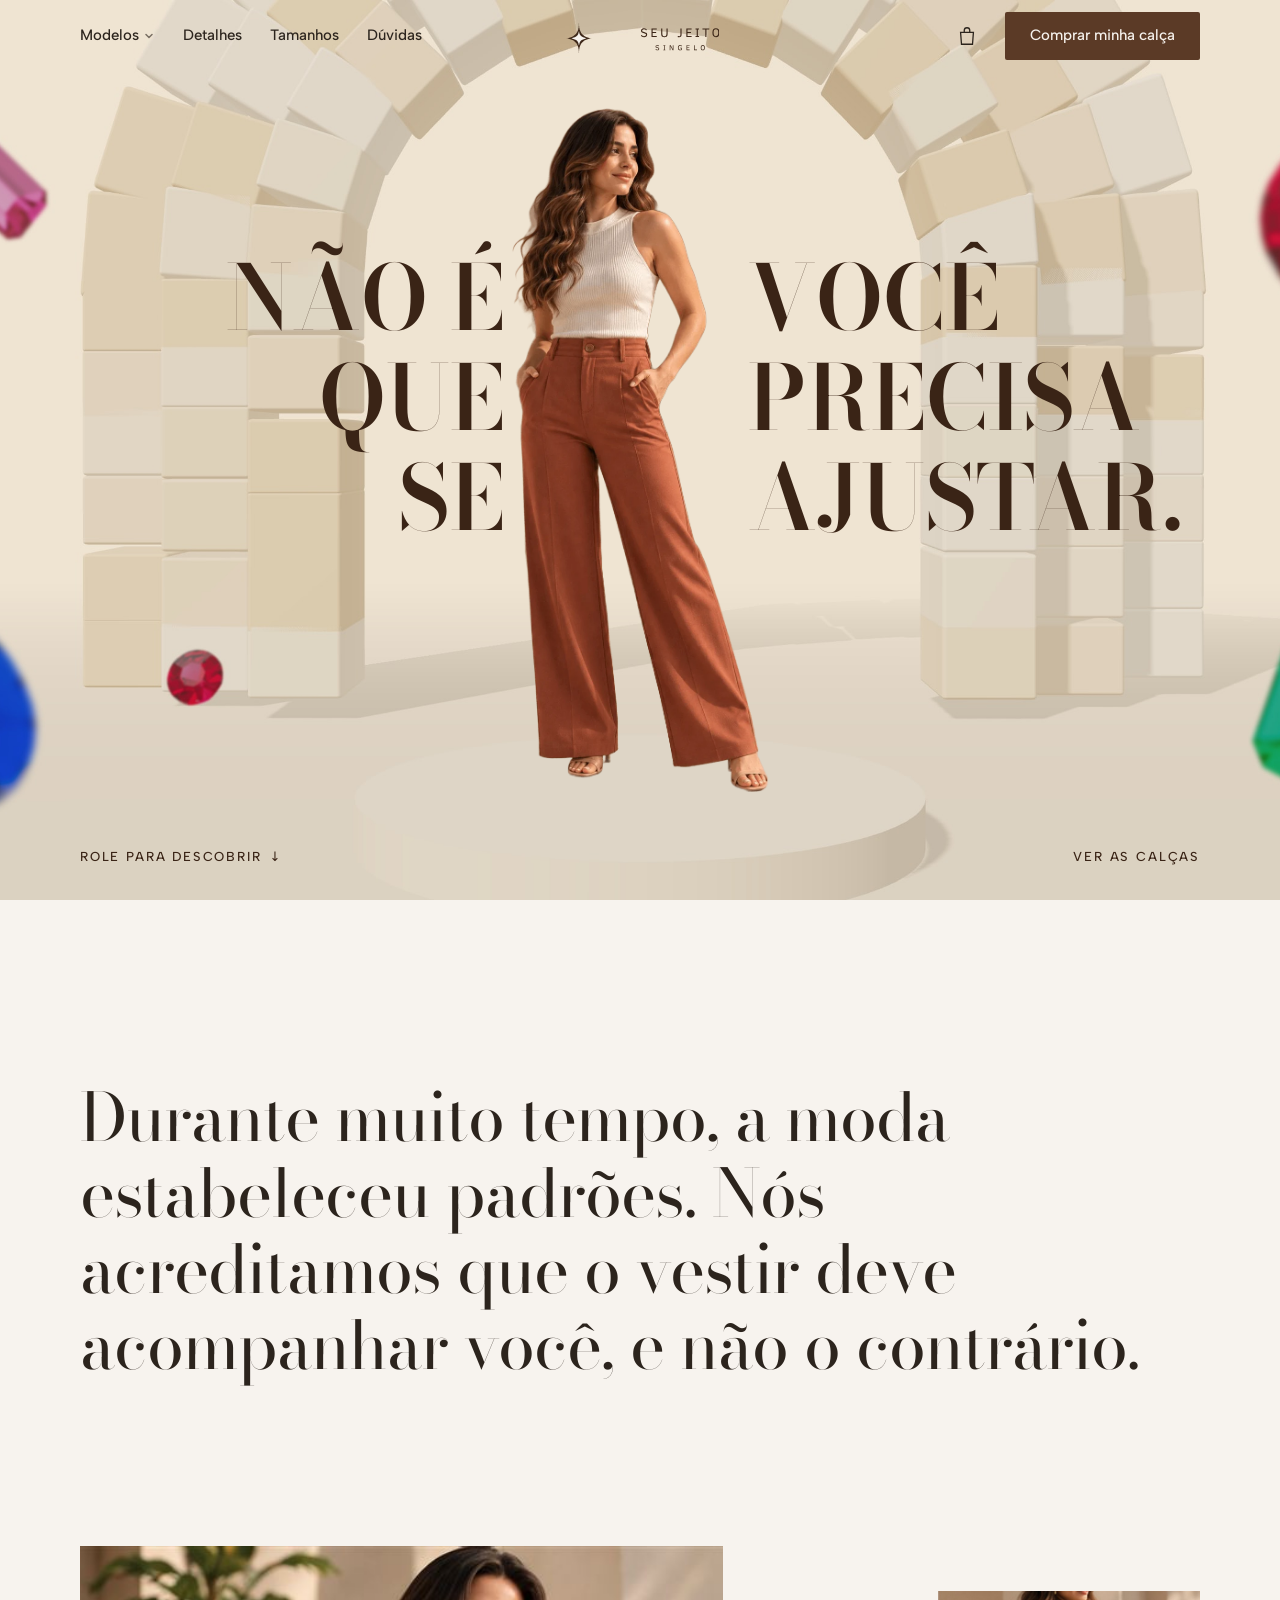
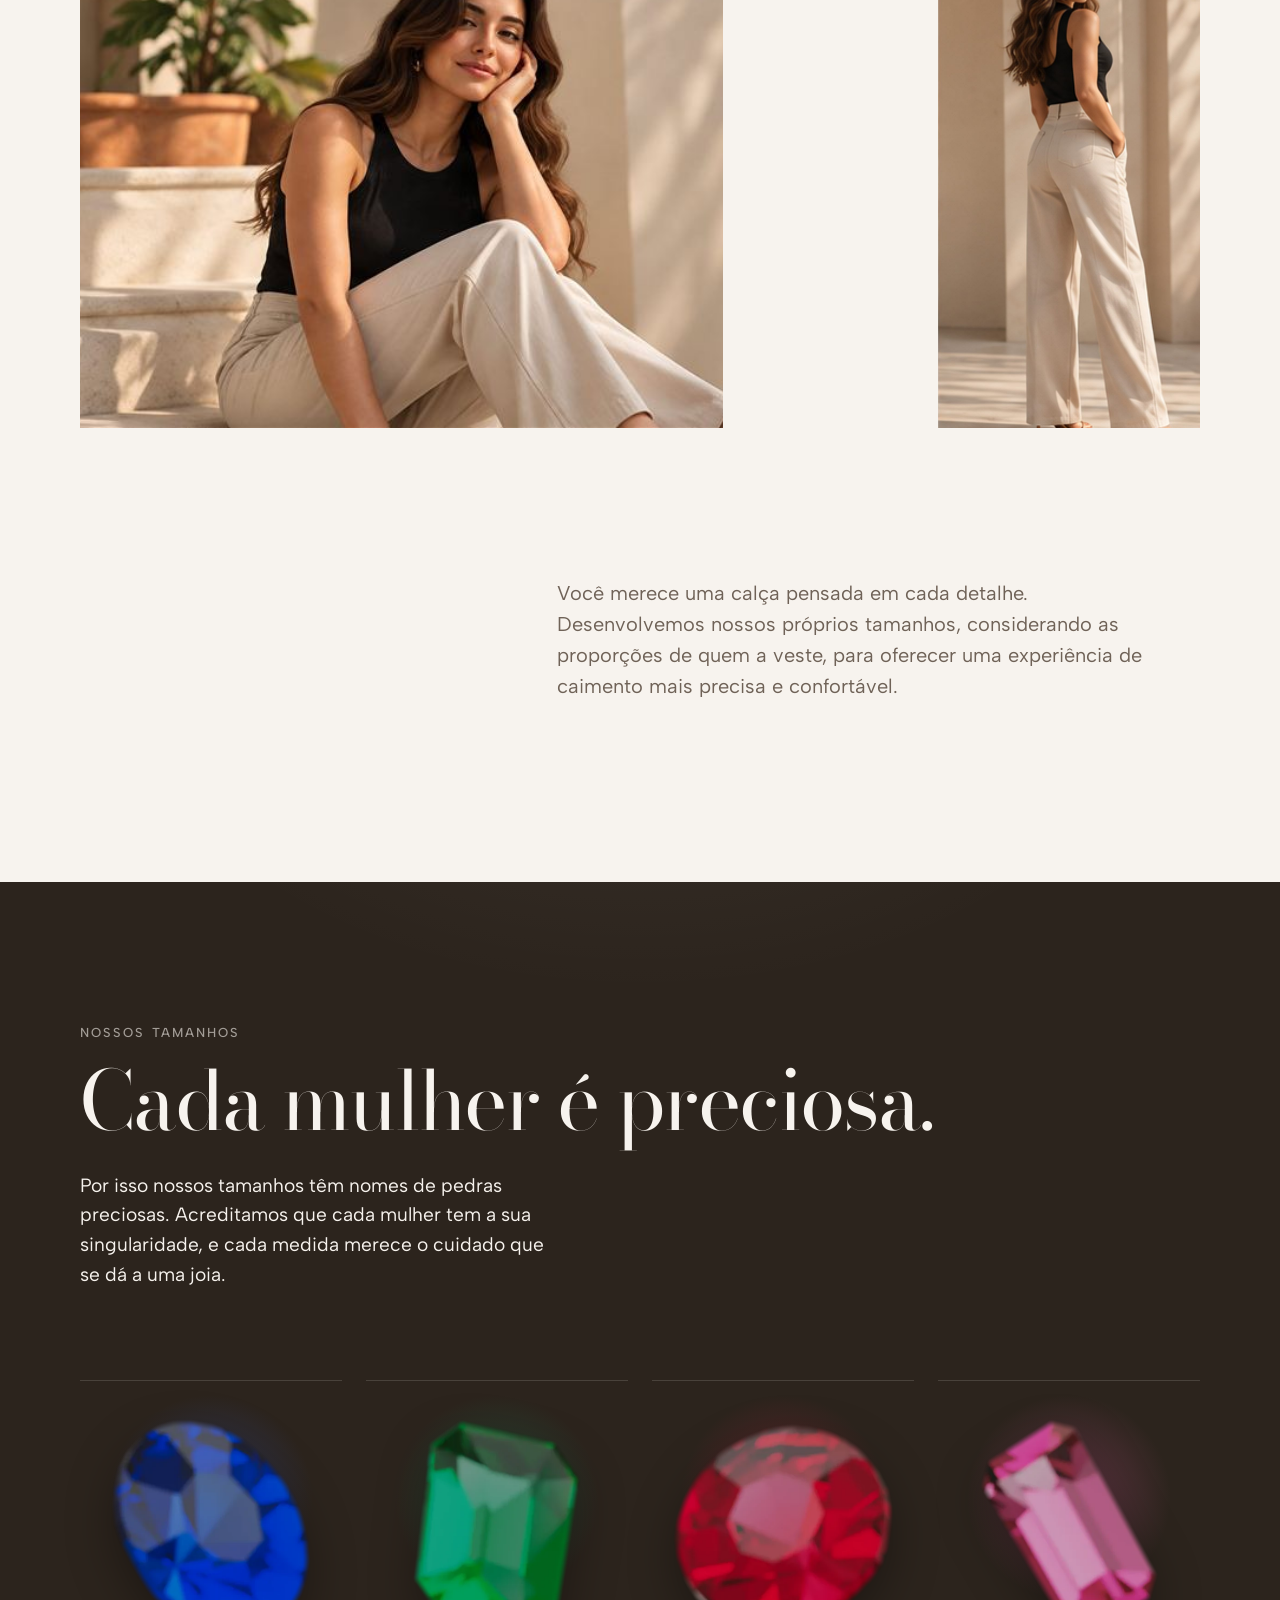
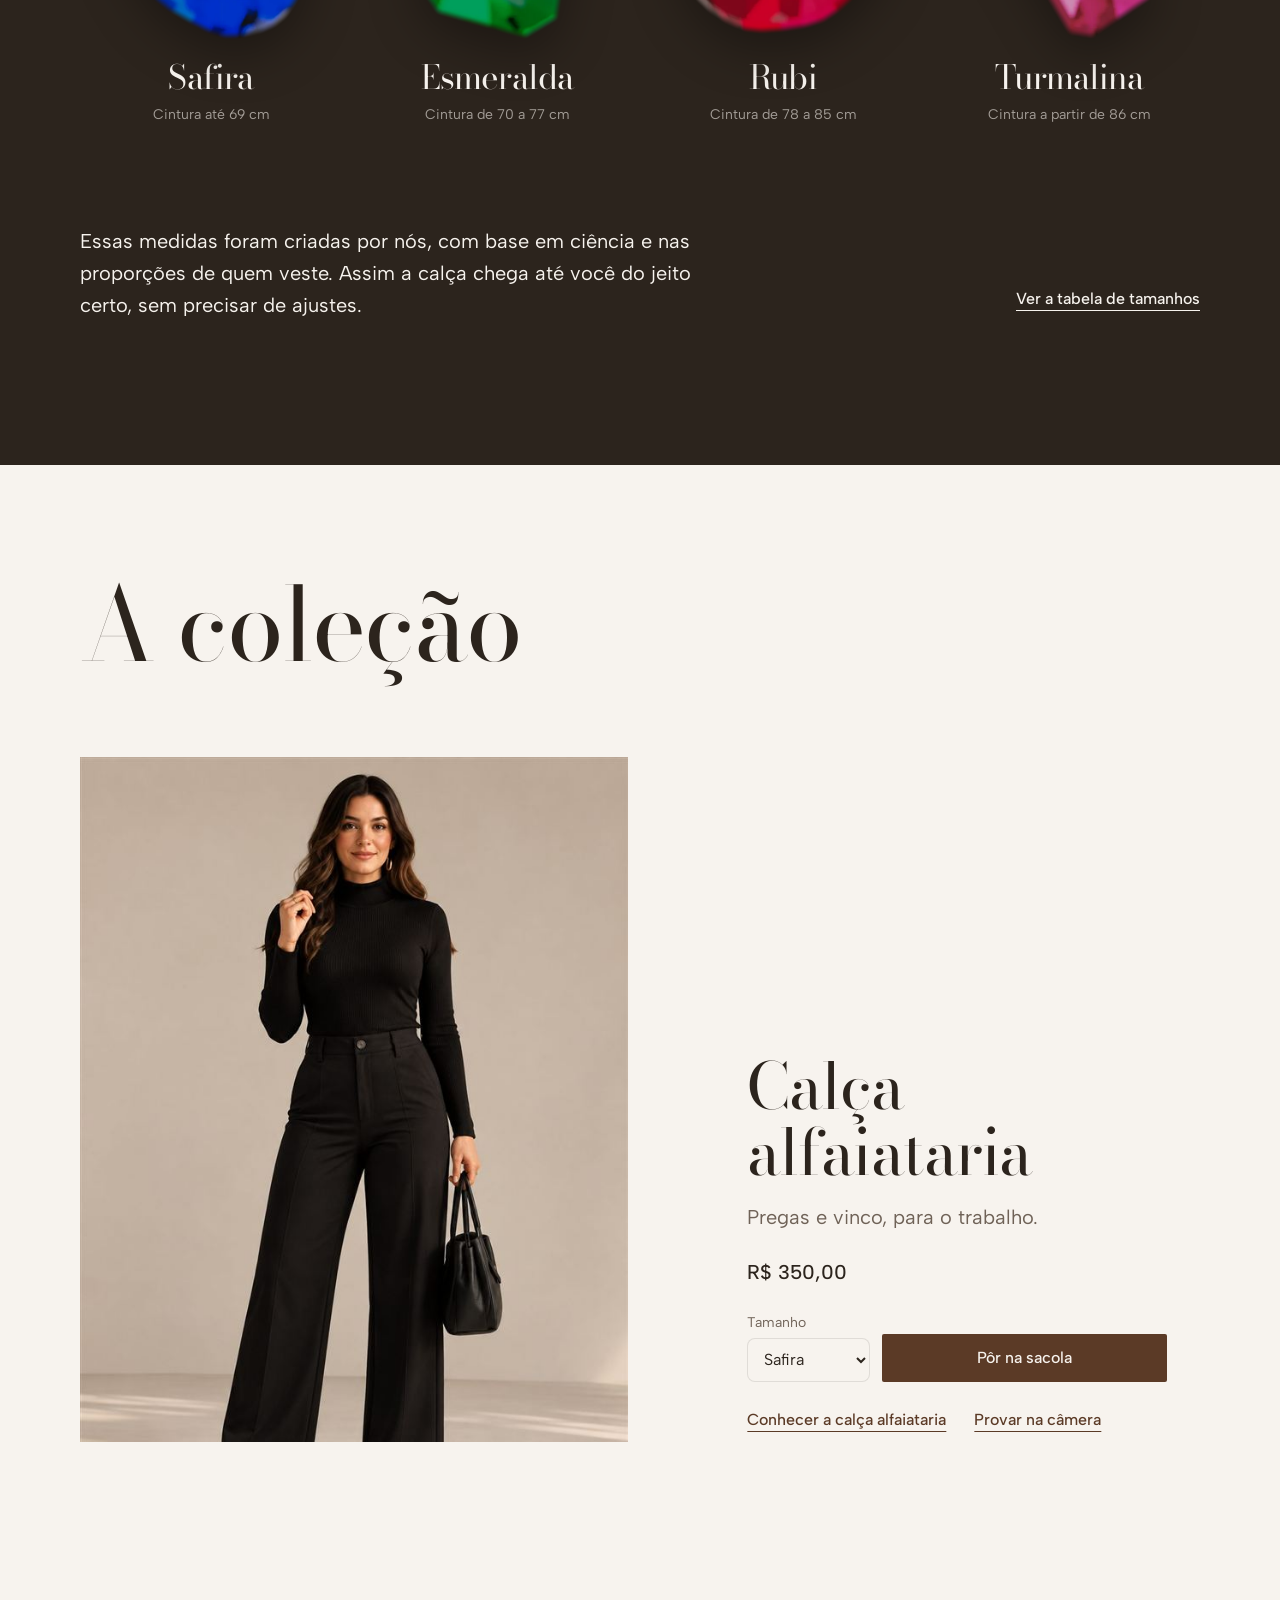
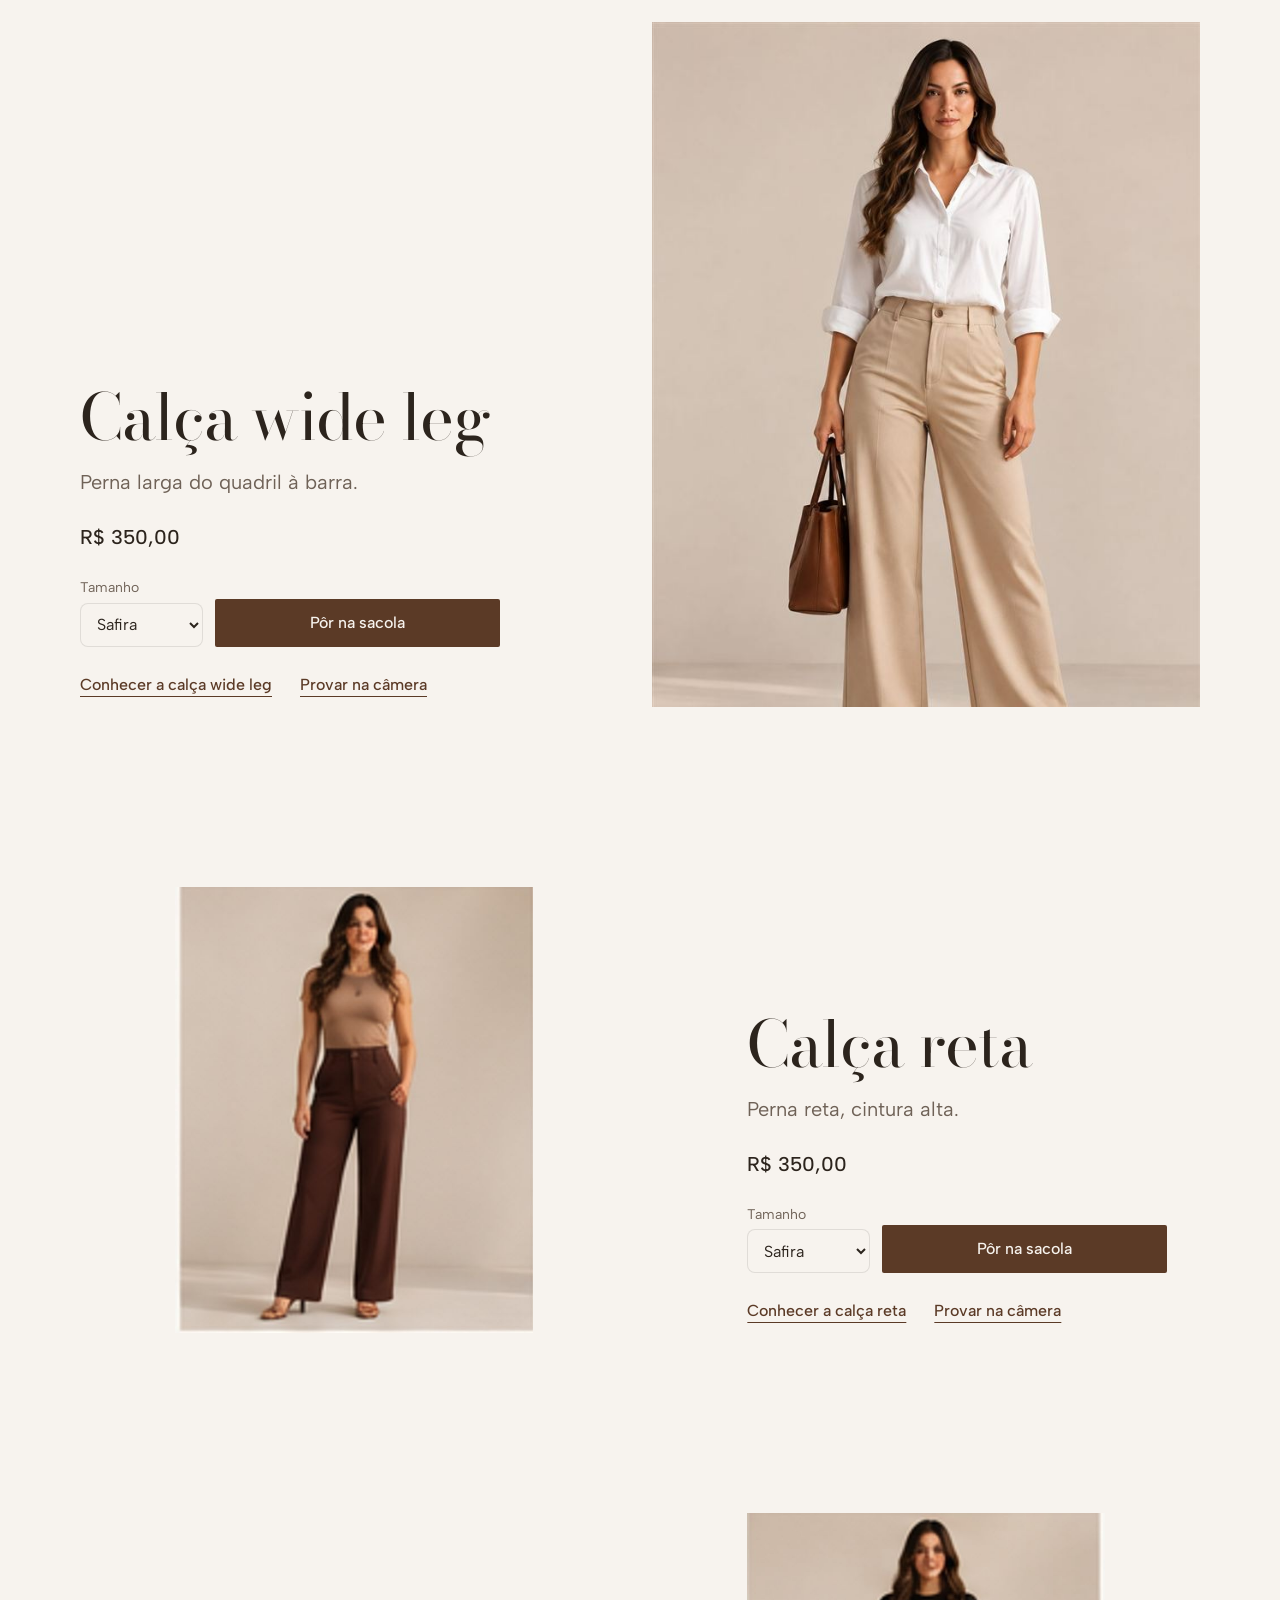
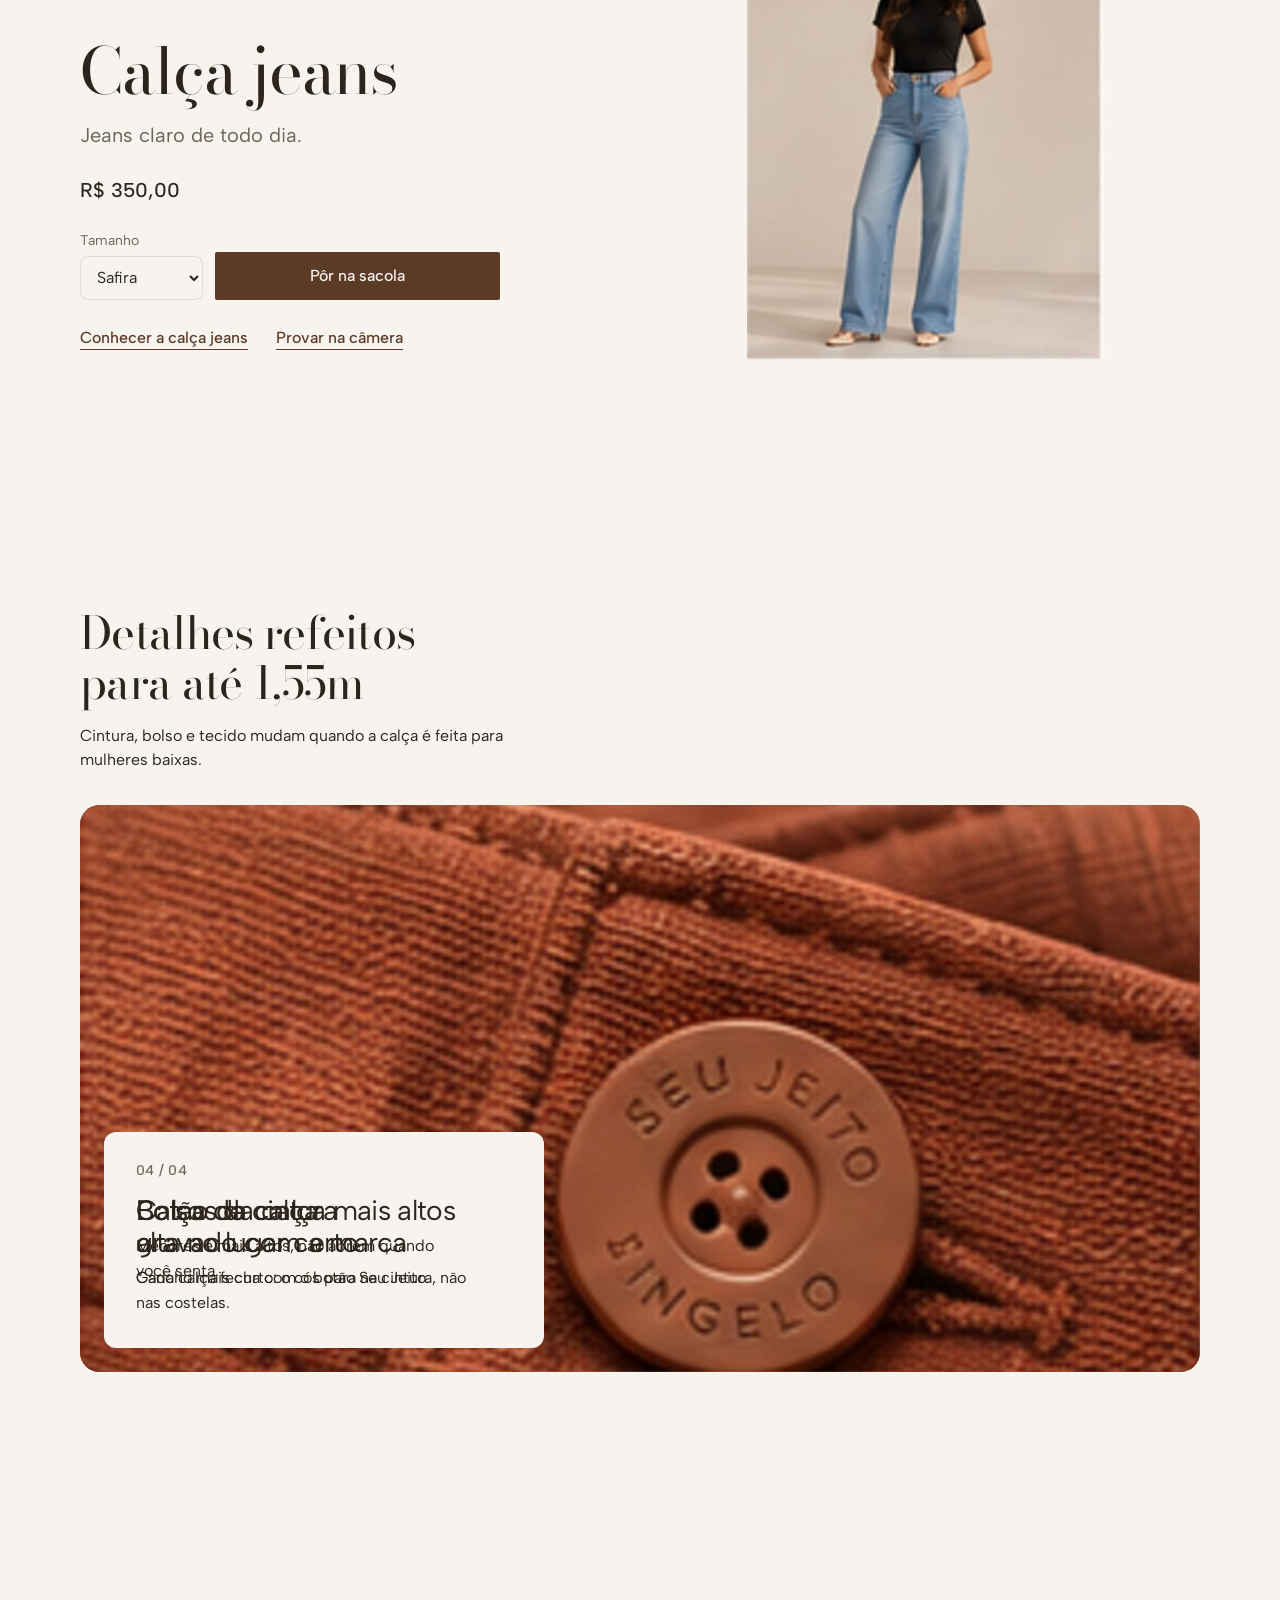
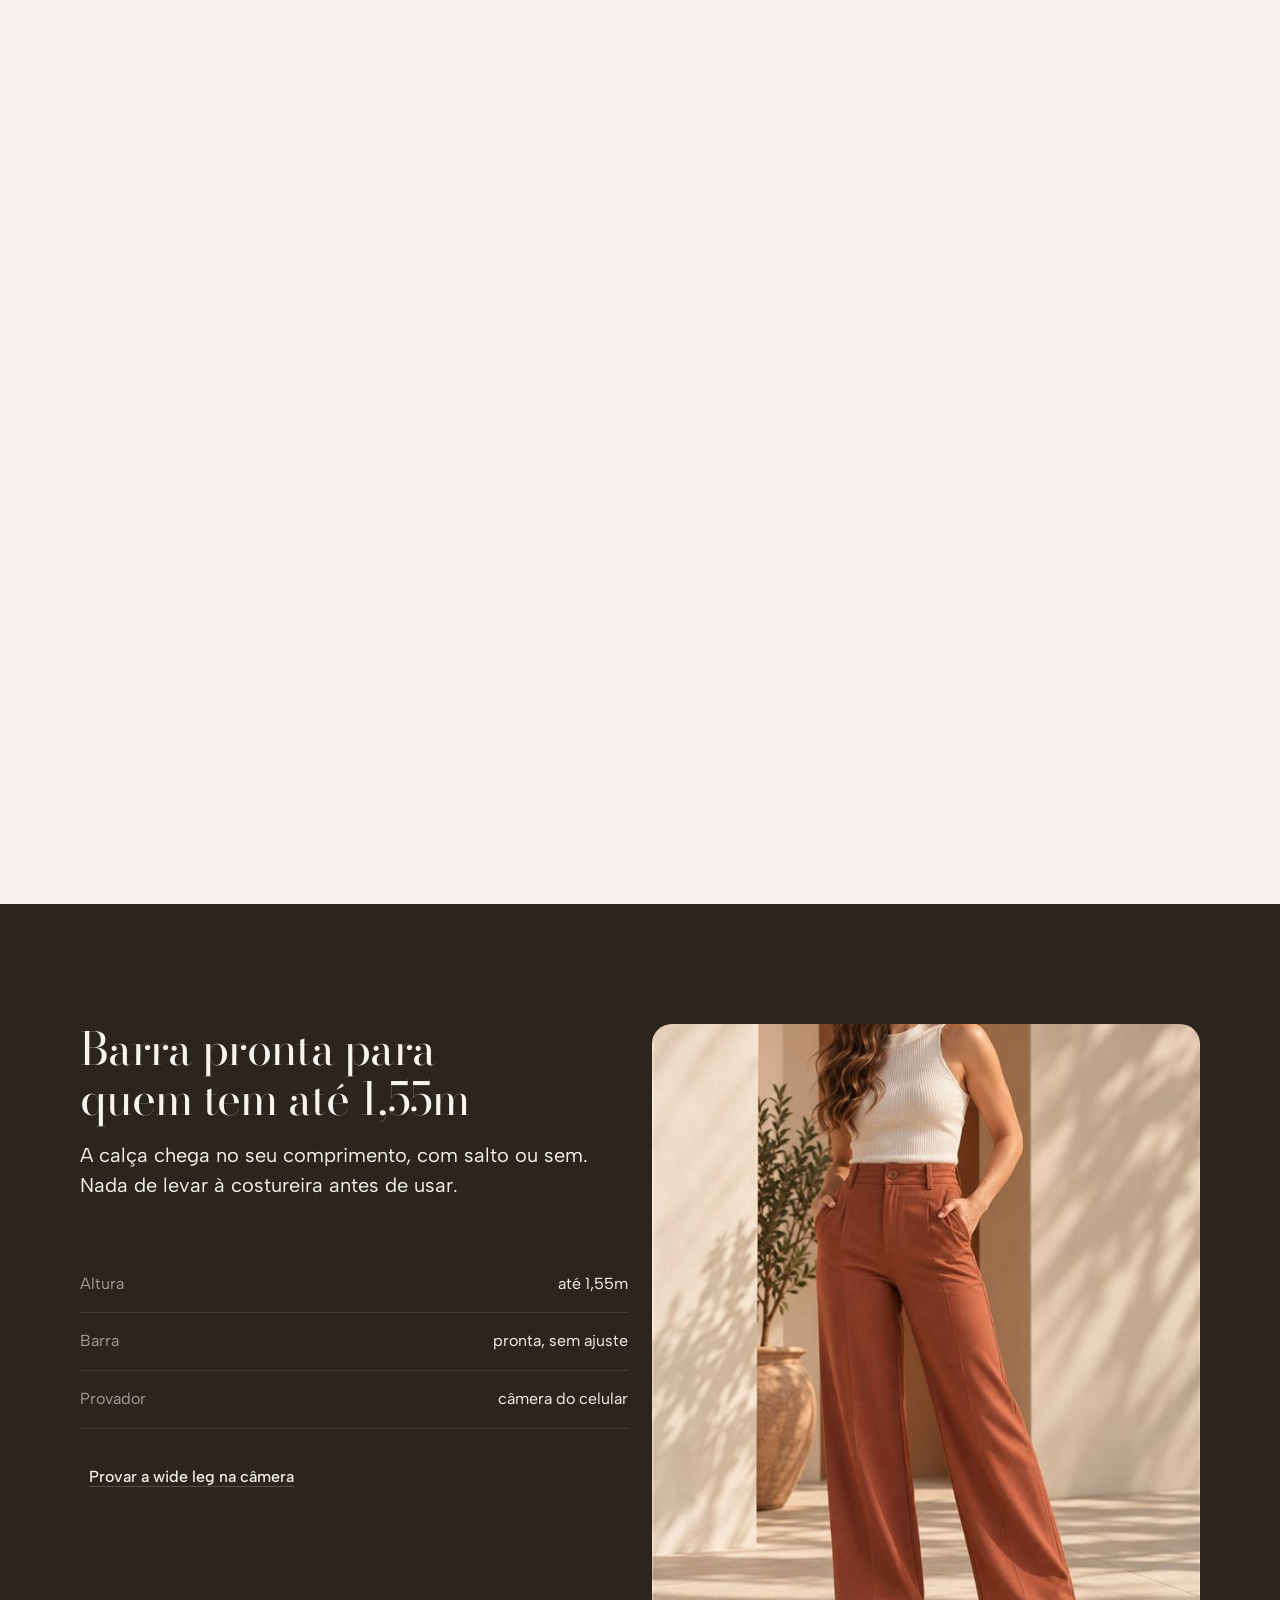
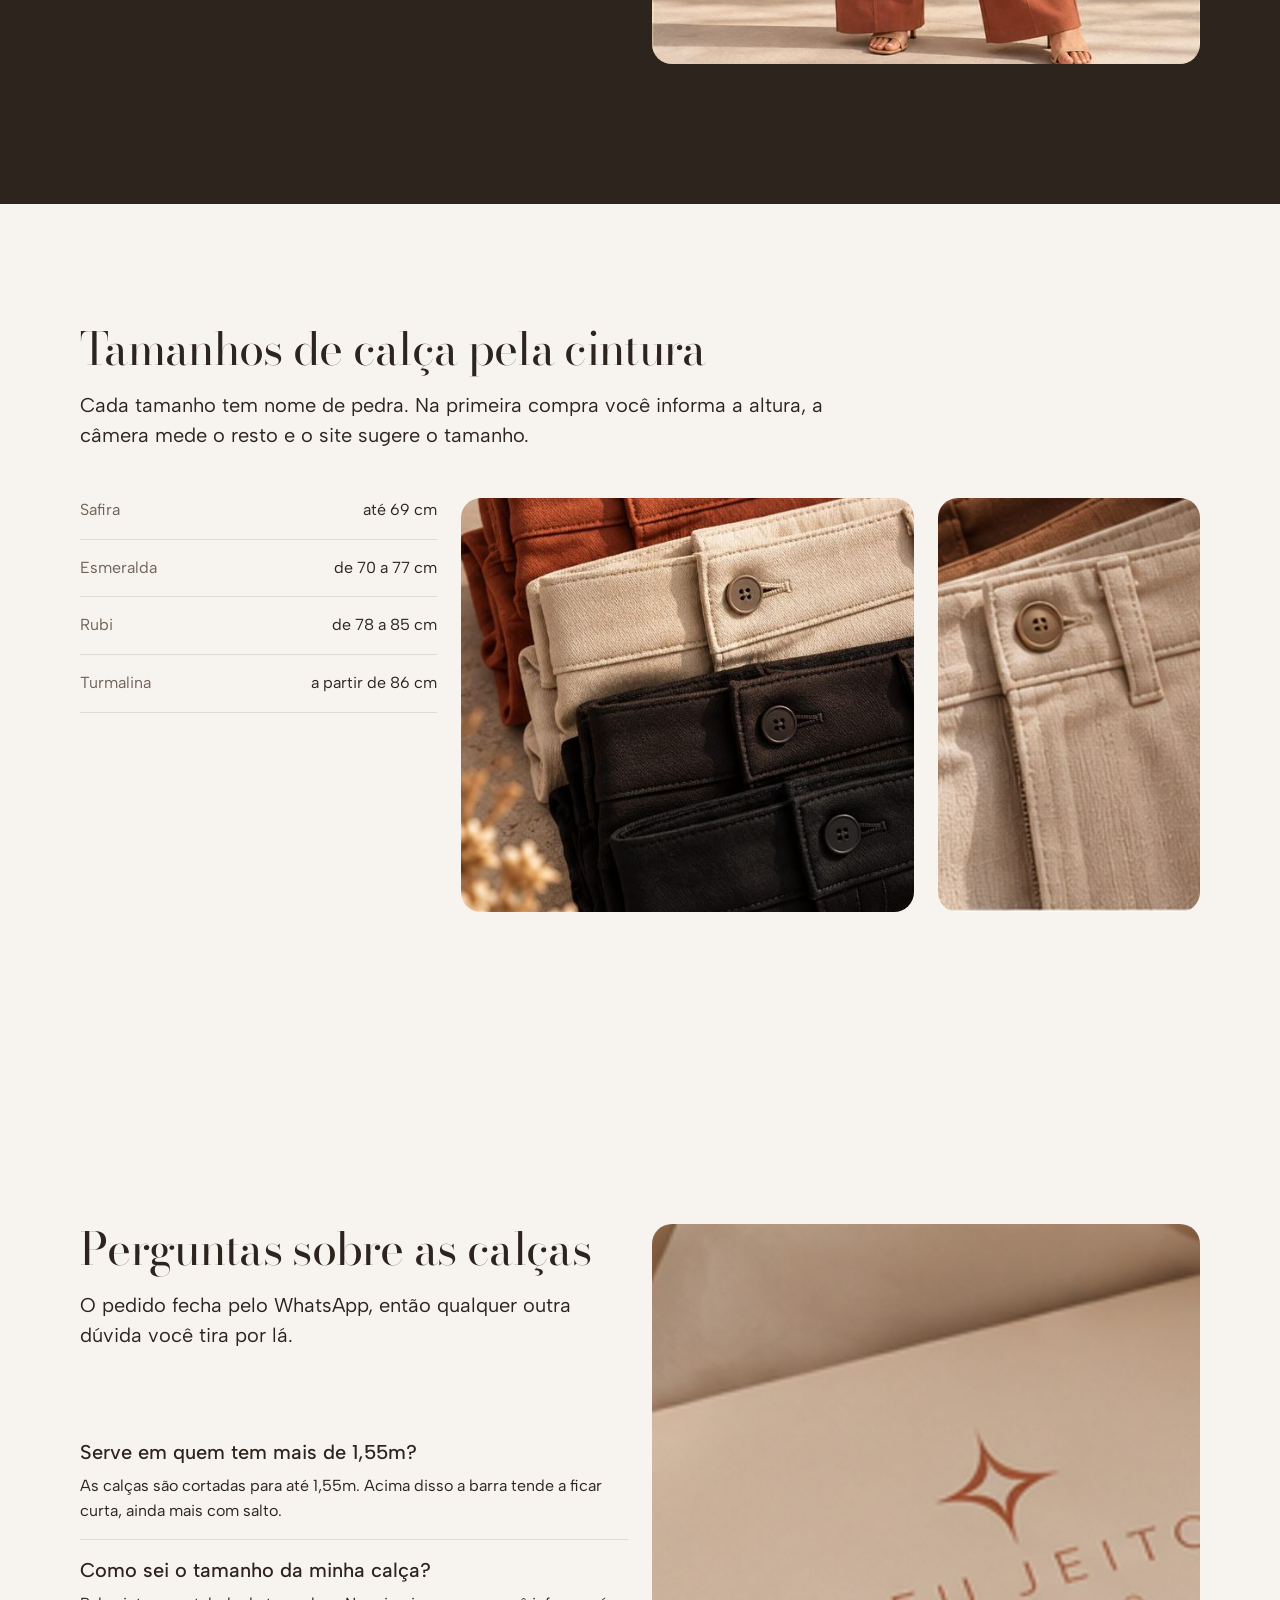
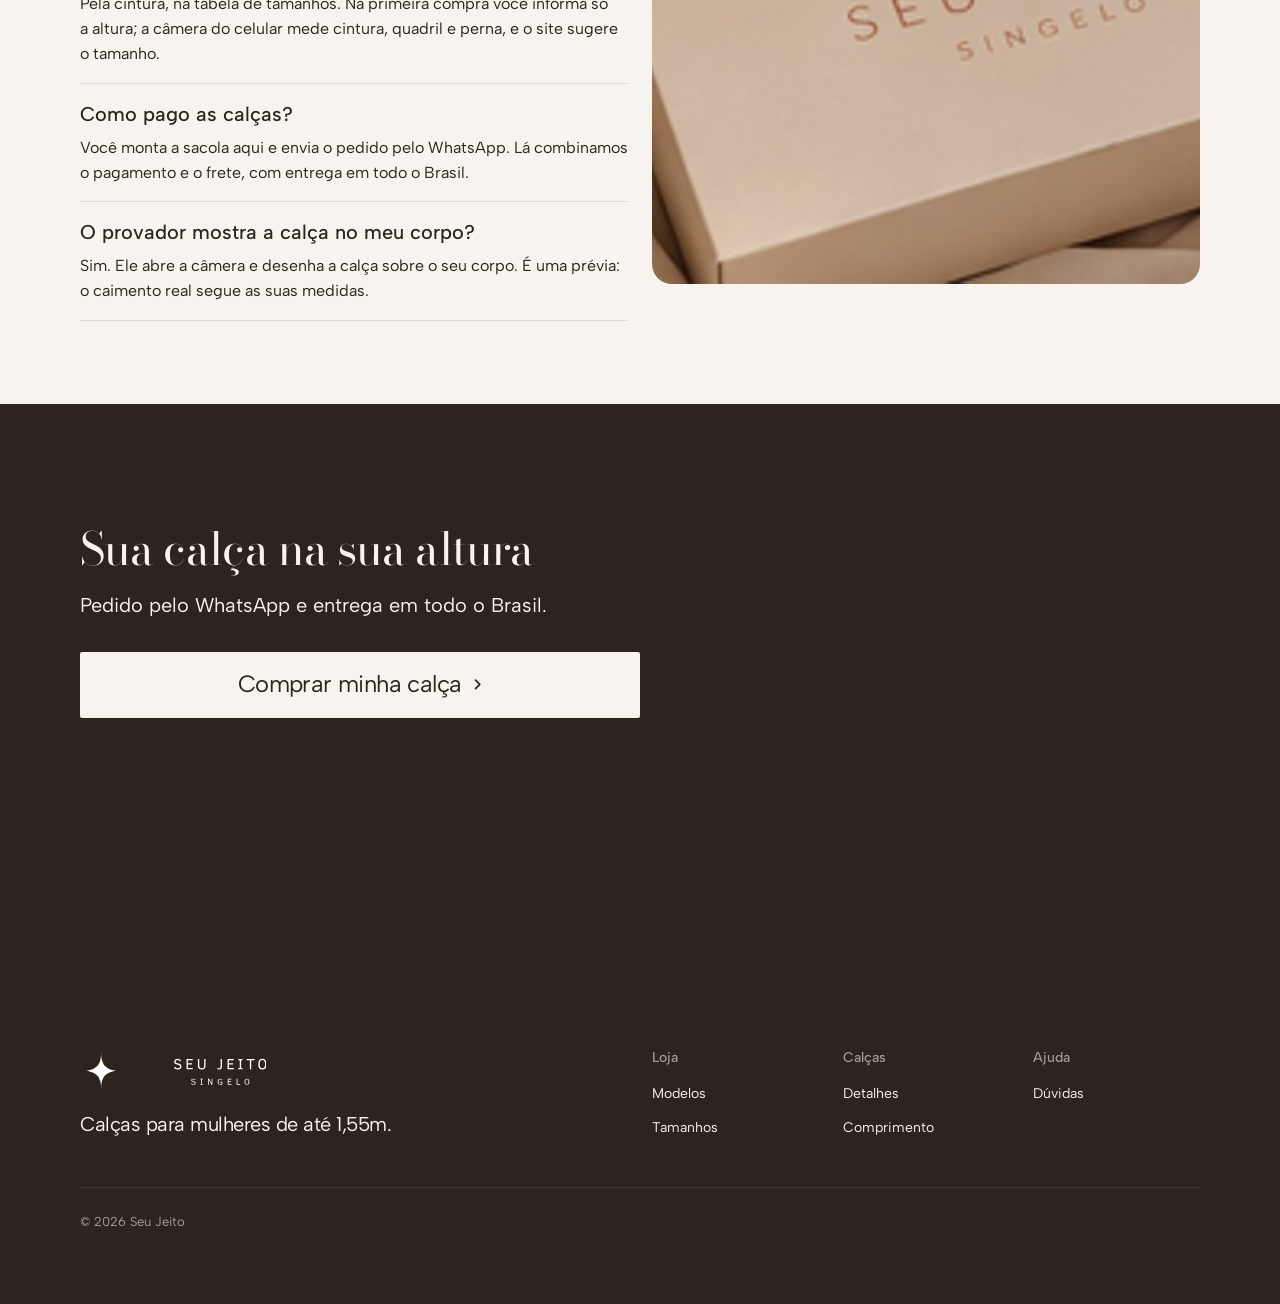
==== commit 3fd8749b: "checkout: conferir medidas da câmera e calibrar; seção das pedras Depois da câmera a cliente confirm" ====
--- a/index.html
+++ b/index.html
@@ -43,7 +43,7 @@
 <link rel="modulepreload" href="assets/moments/lib.js">
 <link rel="modulepreload" href="assets/moments/photo-chapters/moment.js">
 <link rel="stylesheet" href="medicao.css?v=1">
-<link rel="stylesheet" href="abertura.css?v=5">
+<link rel="stylesheet" href="abertura.css?v=6">
 <link rel="preload" as="image" href="img/modelo-hero.webp">
 <script>
 /* cena 3D só em aparelho que aguenta; senão fica a composição estática */
@@ -130,6 +130,18 @@
 .medir .btn { width: 100%; }
 .medidas-camera { margin: var(--s-3) 0 0; }
 .medidas-camera:empty { display: none; }
+#confirmar { width: min(480px, calc(100% - 32px)); }
+#confirmar form > :not(.dlg-head) { margin-inline: var(--s-6); }
+#confirmar .confirmar-texto { margin-block: var(--s-5) var(--s-4); }
+#confirmar .campos { border: 0; padding: 0; min-width: 0; }
+#confirmar [hidden] { display: none; }
+.achadas { margin-block: 0; }
+.achadas div { display: flex; justify-content: space-between; align-items: baseline; gap: var(--s-4); padding: var(--s-3) 0; border-bottom: 1px solid var(--line); }
+.achadas dt { color: var(--muted); }
+.achadas dd { margin: 0; font-size: 22px; font-weight: 500; }
+.confirmar-acoes { display: grid; gap: var(--s-3); padding-block: var(--s-5) var(--s-6); }
+.confirmar-acoes .btn { width: 100%; margin: 0; }
+.confirmar-acoes .denovo { min-height: 44px; border: 0; background: none; color: var(--action); font: 500 16px var(--font-text); text-decoration: underline; text-underline-offset: 4px; cursor: pointer; }
 .medidas-camera.erro { color: #a3341f; }
 @media (prefers-reduced-motion: reduce) { dialog, dialog::backdrop { transition: none; } .badge.bump, .campos input:user-invalid { animation: none; } }
 </style>
@@ -179,16 +191,50 @@
     </div>
   </div>
 
-  <div class="manifesto" id="manifesto" role="region" aria-labelledby="manifesto-h">
+  <div class="manifesto" id="manifesto" role="region" aria-label="Manifesto">
     <div class="wrap">
       <p class="manifesto__frase">Durante muito tempo, a moda estabeleceu padrões. Nós acreditamos que o vestir deve acompanhar você, e não o contrário.</p>
       <div class="manifesto__grade">
         <figure class="foto foto--larga"><img src="img/sentada.jpg" srcset="img/sentada-640.jpg 640w, img/sentada.jpg 1600w" sizes="(max-width: 767px) 100vw, 50vw" alt="Mulher sentada num degrau de pedra, de regata preta e calça bege de perna larga" loading="lazy" width="1559" height="997"></figure>
         <figure class="foto foto--alta"><img src="img/depo-1.jpg" alt="Mulher de costas, de regata preta e calça off-white" loading="lazy" width="976" height="2108"></figure>
         <div class="manifesto__texto">
-          <h2 id="manifesto-h">Calças para quem tem até 1,55m.</h2>
-          <p>Cintura, bolso e barra cortados para a sua altura. Você veste sem ajuste, por R$&nbsp;350.</p>
-        </div>
+          <p>Você merece uma calça pensada em cada detalhe. Desenvolvemos nossos próprios tamanhos, considerando as proporções de quem a veste, para oferecer uma experiência de caimento mais precisa e confortável.</p>
+        </div>
+      </div>
+    </div>
+  </div>
+
+  <!-- os tamanhos com nomes de pedras: faixa escura que passa por cima do mundo 3D; pedras nítidas (img/joia-*.webp, mesmo traçado de raios das desfocadas) -->
+  <div class="joias" id="pedras" role="region" aria-labelledby="pedras-h">
+    <div class="wrap">
+      <p class="joias__rotulo">Nossos tamanhos</p>
+      <h2 id="pedras-h">Cada mulher é preciosa.</h2>
+      <p class="joias__lead">Por isso nossos tamanhos têm nomes de pedras preciosas. Acreditamos que cada mulher tem a sua singularidade, e cada medida merece o cuidado que se dá a uma joia.</p>
+      <ul class="joias__lista">
+        <li class="joia joia--safira">
+          <img src="img/joia-safira.webp" alt="" width="480" height="480" loading="lazy">
+          <h3>Safira</h3>
+          <p>Cintura até 69 cm</p>
+        </li>
+        <li class="joia joia--esmeralda">
+          <img src="img/joia-esmeralda.webp" alt="" width="480" height="480" loading="lazy">
+          <h3>Esmeralda</h3>
+          <p>Cintura de 70 a 77 cm</p>
+        </li>
+        <li class="joia joia--rubi">
+          <img src="img/joia-rubi.webp" alt="" width="480" height="480" loading="lazy">
+          <h3>Rubi</h3>
+          <p>Cintura de 78 a 85 cm</p>
+        </li>
+        <li class="joia joia--turmalina">
+          <img src="img/joia-turmalina.webp" alt="" width="480" height="480" loading="lazy">
+          <h3>Turmalina</h3>
+          <p>Cintura a partir de 86 cm</p>
+        </li>
+      </ul>
+      <div class="joias__pe">
+        <p>Essas medidas foram criadas por nós, com base em ciência e nas proporções de quem veste. Assim a calça chega até você do jeito certo, sem precisar de ajustes.</p>
+        <a href="#tamanhos">Ver a tabela de tamanhos</a>
       </div>
     </div>
   </div>
@@ -388,7 +434,7 @@
         <div class="medir"><button type="button" class="btn btn--secondary medir-btn">Medir com a câmera</button></div>
       </div>
       <p class="medidas-camera" role="status"></p>
-      <!-- preenchidos pela câmera; viram campos de digitar só quando a câmera não abre -->
+      <!-- campos de digitar: só quando a câmera não abre (com câmera, a conferência é no diálogo #confirmar) -->
       <div class="campos manual" hidden>
         <label>Cintura (cm)<input name="cintura" type="number" min="55" max="120" inputmode="numeric"></label>
         <label>Quadril (cm)<input name="quadril" type="number" min="70" max="140" inputmode="numeric"></label>
@@ -433,14 +479,39 @@
   </div>
 </dialog>
 
+<!-- depois da câmera: a cliente confirma ou corrige; o resultado também calibra as próximas medições (loja.js, provador.js) -->
+<dialog id="confirmar" aria-labelledby="confirmar-h">
+  <form method="dialog">
+    <div class="dlg-head"><h3 id="confirmar-h">Confira suas medidas</h3><button type="button" class="confirmar-fechar" aria-label="Fechar sem salvar">×</button></div>
+    <p class="confirmar-texto" aria-live="polite"></p>
+    <dl class="achadas">
+      <div><dt>Altura</dt><dd data-m="altura"></dd></div>
+      <div><dt>Cintura</dt><dd data-m="cintura"></dd></div>
+      <div><dt>Quadril</dt><dd data-m="quadril"></dd></div>
+      <div><dt>Comprimento da perna</dt><dd data-m="comprimento"></dd></div>
+    </dl>
+    <fieldset class="campos" hidden disabled aria-label="Corrigir medidas">
+      <label>Cintura (cm)<input name="cintura" type="number" min="55" max="120" required inputmode="numeric"></label>
+      <label>Quadril (cm)<input name="quadril" type="number" min="70" max="140" required inputmode="numeric"></label>
+      <label class="full">Comprimento da perna (cm)<input name="comprimento" type="number" min="60" max="110" required inputmode="numeric"><small>Da cintura até o chão, descalça.</small></label>
+    </fieldset>
+    <p class="sugestao" aria-live="polite"></p>
+    <div class="confirmar-acoes">
+      <button type="submit" class="btn btn--primary ok">Sim, confirmar</button>
+      <button type="button" class="btn btn--secondary corrigir">Corrigir valores</button>
+      <button type="button" class="denovo">Medir de novo</button>
+    </div>
+  </form>
+</dialog>
+
 <dialog id="provador" aria-labelledby="provador-h">
   <div class="dlg-head"><h3 id="provador-h">Provador</h3><button type="button" onclick="fecharProvador()" aria-label="Fechar provador">×</button></div>
   <div class="cam"><video playsinline muted hidden></video><canvas></canvas><p class="status"></p></div>
   <p>Fique de frente, com o corpo inteiro no quadro. A projeção é uma prévia; o caimento real segue as suas medidas.</p>
 </dialog>
 
-<script src="loja.js?v=10"></script>
-<script type="module" src="provador.js?v=8"></script>
+<script src="loja.js?v=11"></script>
+<script type="module" src="provador.js?v=9"></script>
 <script type="module" src="abertura.js?v=5"></script>
 <script type="module" src="assets/system.js"></script>
 <script type="module" src="assets/motion/motion.js"></script>
--- a/abertura.css
+++ b/abertura.css
@@ -56,6 +56,34 @@
 .foto--alta { aspect-ratio: 3 / 5; }
 
 
+/* tamanhos com nomes de pedras: faixa escura, as quatro pedras em destaque */
+.joias { position: relative; padding: clamp(96px, 16svh, 180px) 0; background: var(--p-inv-bg); color: var(--p-inv-ink); overflow: hidden; }
+.joias::before { content: ""; position: absolute; inset: -20% -10% auto; height: 70%; background: radial-gradient(50% 60% at 50% 0%, rgb(247 243 238 / .07), transparent 70%); pointer-events: none; }
+.joias__rotulo { margin: 0; font: 500 13px/1 var(--font-text); letter-spacing: .16em; text-transform: uppercase; color: var(--p-inv-muted); }
+.joias h2 { margin: 20px 0 0; max-width: 12em; font: 400 clamp(44px, 6.4vw, 104px)/1.02 var(--editorial); letter-spacing: -.02em; color: var(--p-inv-ink); }
+.joias__lead { margin: 28px 0 0; max-width: 40ch; font-size: clamp(18px, 1.5vw, 22px); line-height: 1.55; color: var(--p-inv-ink); }
+.joias__lista { list-style: none; margin: clamp(56px, 10svh, 112px) 0 0; padding: 0; display: grid; grid-template-columns: repeat(4, minmax(0, 1fr)); gap: var(--gutter); }
+.joia { --brilho: 255 255 255; position: relative; display: grid; justify-items: center; text-align: center; padding: clamp(20px, 3vw, 40px) 12px 28px; border-top: 1px solid rgb(247 243 238 / .14); }
+.joia--safira { --brilho: 58 98 214; } .joia--esmeralda { --brilho: 28 150 104; } .joia--rubi { --brilho: 214 40 72; } .joia--turmalina { --brilho: 212 92 150; }
+.joia::before { content: ""; position: absolute; top: 4%; left: 50%; width: 78%; aspect-ratio: 1; translate: -50% 0; border-radius: 50%; background: radial-gradient(closest-side, rgb(var(--brilho) / .34), rgb(var(--brilho) / 0)); pointer-events: none; }
+.joia img { position: relative; width: min(100%, 220px); height: auto; filter: drop-shadow(0 18px 24px rgb(0 0 0 / .35)); animation: flutua 6s ease-in-out infinite; transition: scale 500ms cubic-bezier(.2, .7, .2, 1); }
+.joia:nth-child(2) img { animation-delay: -1.5s; } .joia:nth-child(3) img { animation-delay: -3s; } .joia:nth-child(4) img { animation-delay: -4.5s; }
+.joia:hover img { scale: 1.06; }
+@keyframes flutua { 50% { transform: translateY(-10px) rotate(2deg); } }
+.joia h3 { margin: 20px 0 0; font: 400 clamp(28px, 2.6vw, 40px)/1.1 var(--editorial); color: var(--p-inv-ink); }
+.joia p { margin: 8px 0 0; font-size: var(--t-small); text-wrap: balance; color: var(--p-inv-muted); }
+.joias__pe { display: grid; grid-template-columns: repeat(12, minmax(0, 1fr)); column-gap: var(--gutter); align-items: end; margin-top: clamp(48px, 8svh, 88px); }
+.joias__pe p { grid-column: 1 / span 7; margin: 0; font-size: var(--t-lead); line-height: 1.6; color: var(--p-inv-ink); }
+.joias__pe a { grid-column: 10 / -1; justify-self: end; display: inline-flex; align-items: center; min-height: 44px; color: var(--p-inv-ink); font: 500 16px/1 var(--font-text); text-decoration: underline; text-decoration-thickness: 1px; text-underline-offset: 6px; transition: text-underline-offset 200ms ease; }
+.joias__pe a:hover { text-underline-offset: 9px; }
+@media (max-width: 767px) {
+  .joias__lista { grid-template-columns: repeat(2, minmax(0, 1fr)); row-gap: 8px; }
+  .joia img { width: min(100%, 150px); }
+  .joias__pe p, .joias__pe a { grid-column: 1 / -1; justify-self: start; }
+  .joias__pe a { margin-top: 16px; }
+}
+@media (prefers-reduced-motion: reduce) { .joia img { animation: none; transition: none; } }
+
 /* coleção */
 .colecao { padding: clamp(80px, 12svh, 140px) 0 clamp(96px, 16svh, 180px); background: var(--p-bg); }
 .colecao > .wrap > h2 { margin: 0 0 clamp(48px, 9svh, 96px); font: 400 clamp(44px, 8vw, 128px)/1 var(--editorial); letter-spacing: -.02em; }
@@ -95,8 +123,7 @@
 .cena-3d .manifesto .foto, .cena-3d .peca .foto, .cena-3d .colecao > .wrap > h2 { display: none; }
 .cena-3d .manifesto__grade { display: block; margin-top: 6svh; }
 .cena-3d .manifesto__texto { margin: 0; }
-.cena-3d .manifesto__texto h2 { font-size: clamp(22px, 2vw, 32px); }
-.cena-3d .manifesto__texto p { margin-top: 10px; color: var(--ink); }
+.cena-3d .manifesto__texto p { margin-top: 0; color: var(--ink); }
 .cena-3d .colecao { padding: 0 0 12svh; }
 .cena-3d .peca { height: 190svh; align-items: start; margin: 0 !important; }
 .cena-3d .peca__info { position: sticky; top: 0; min-height: 100svh; display: flex; flex-direction: column; justify-content: center; }
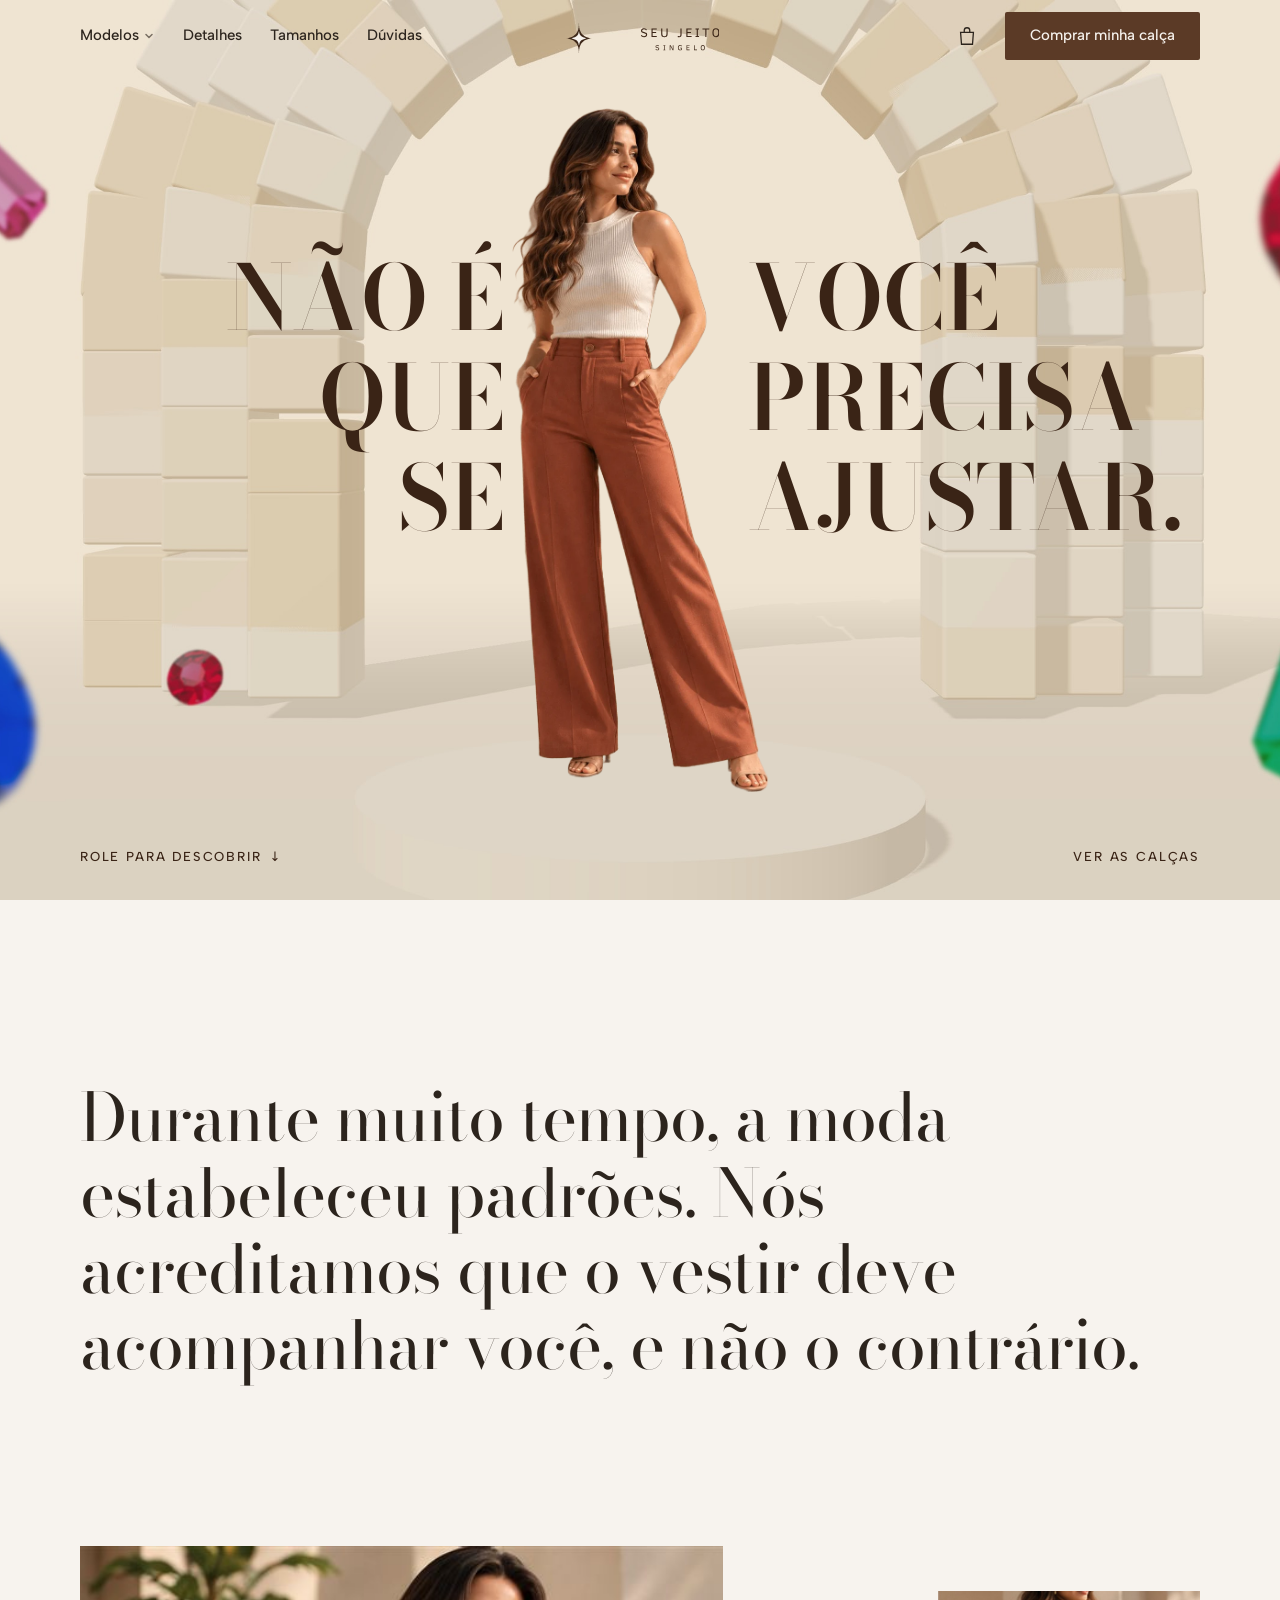
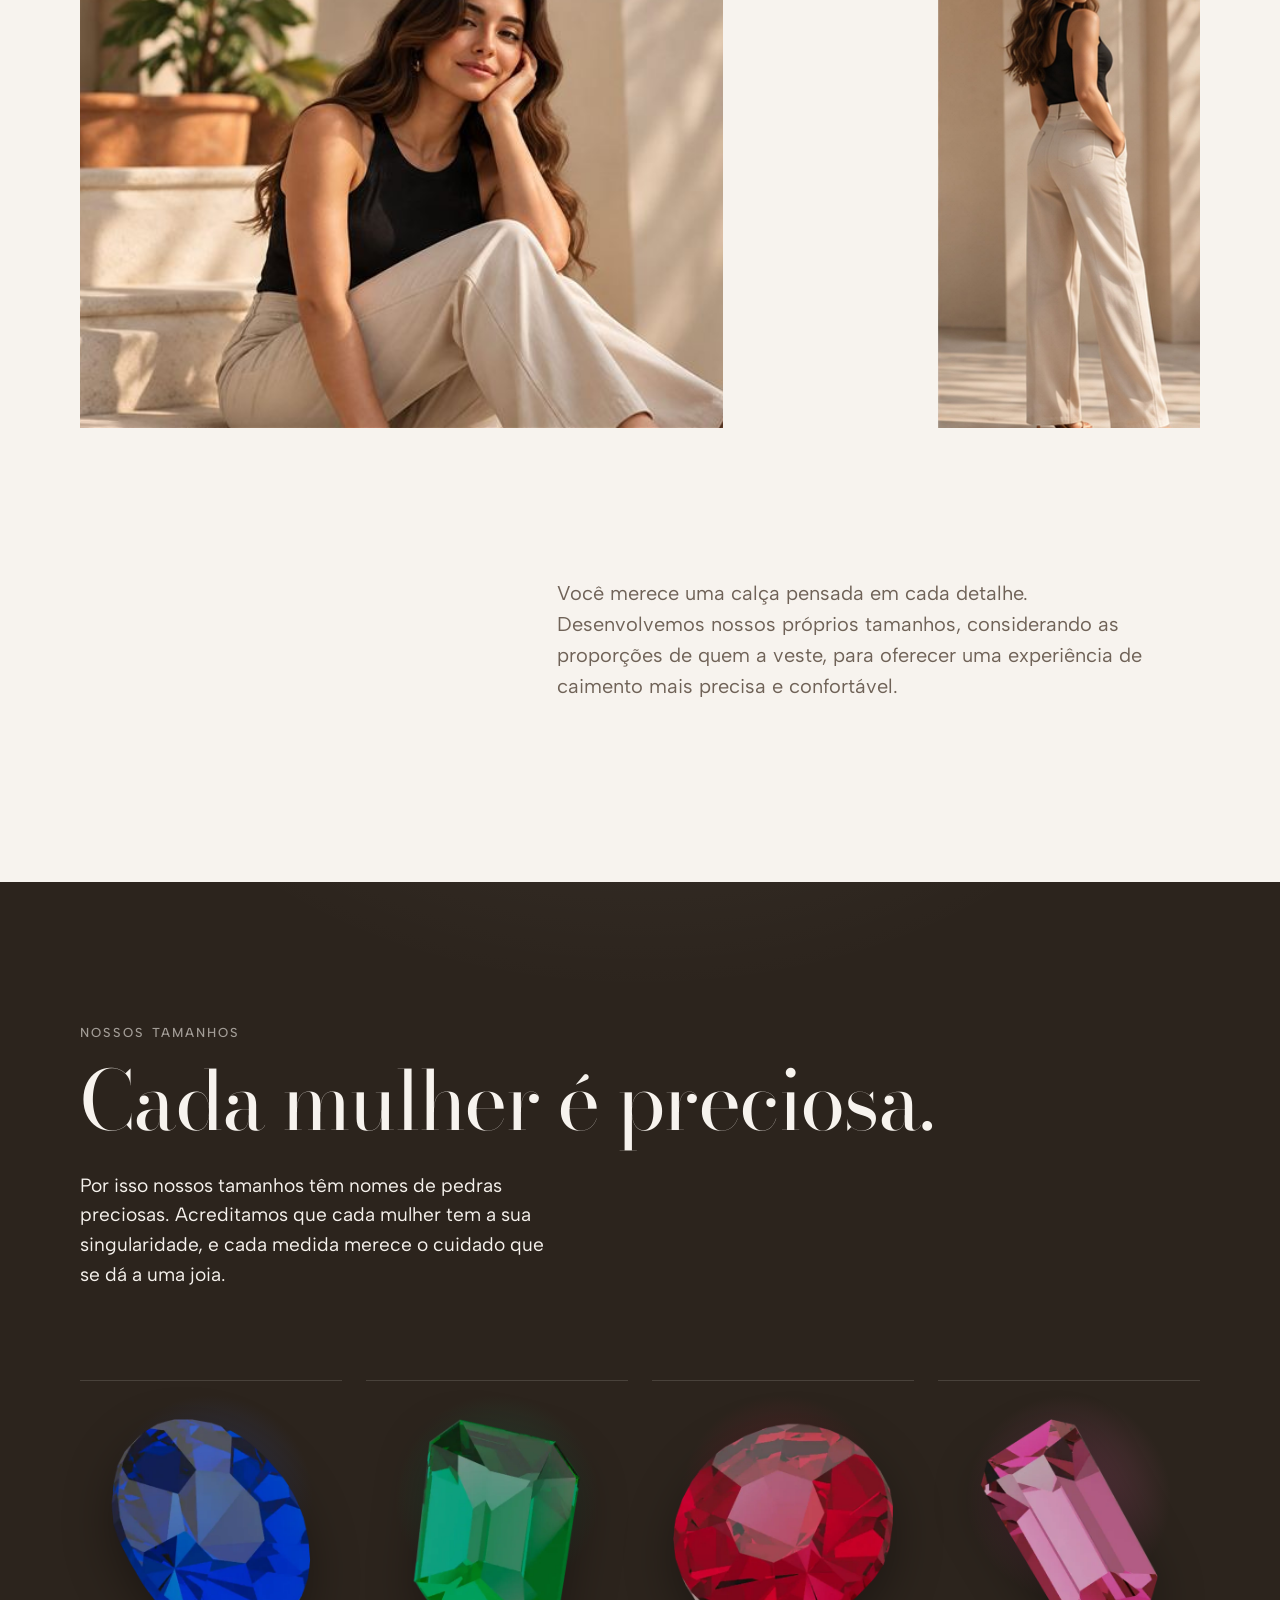
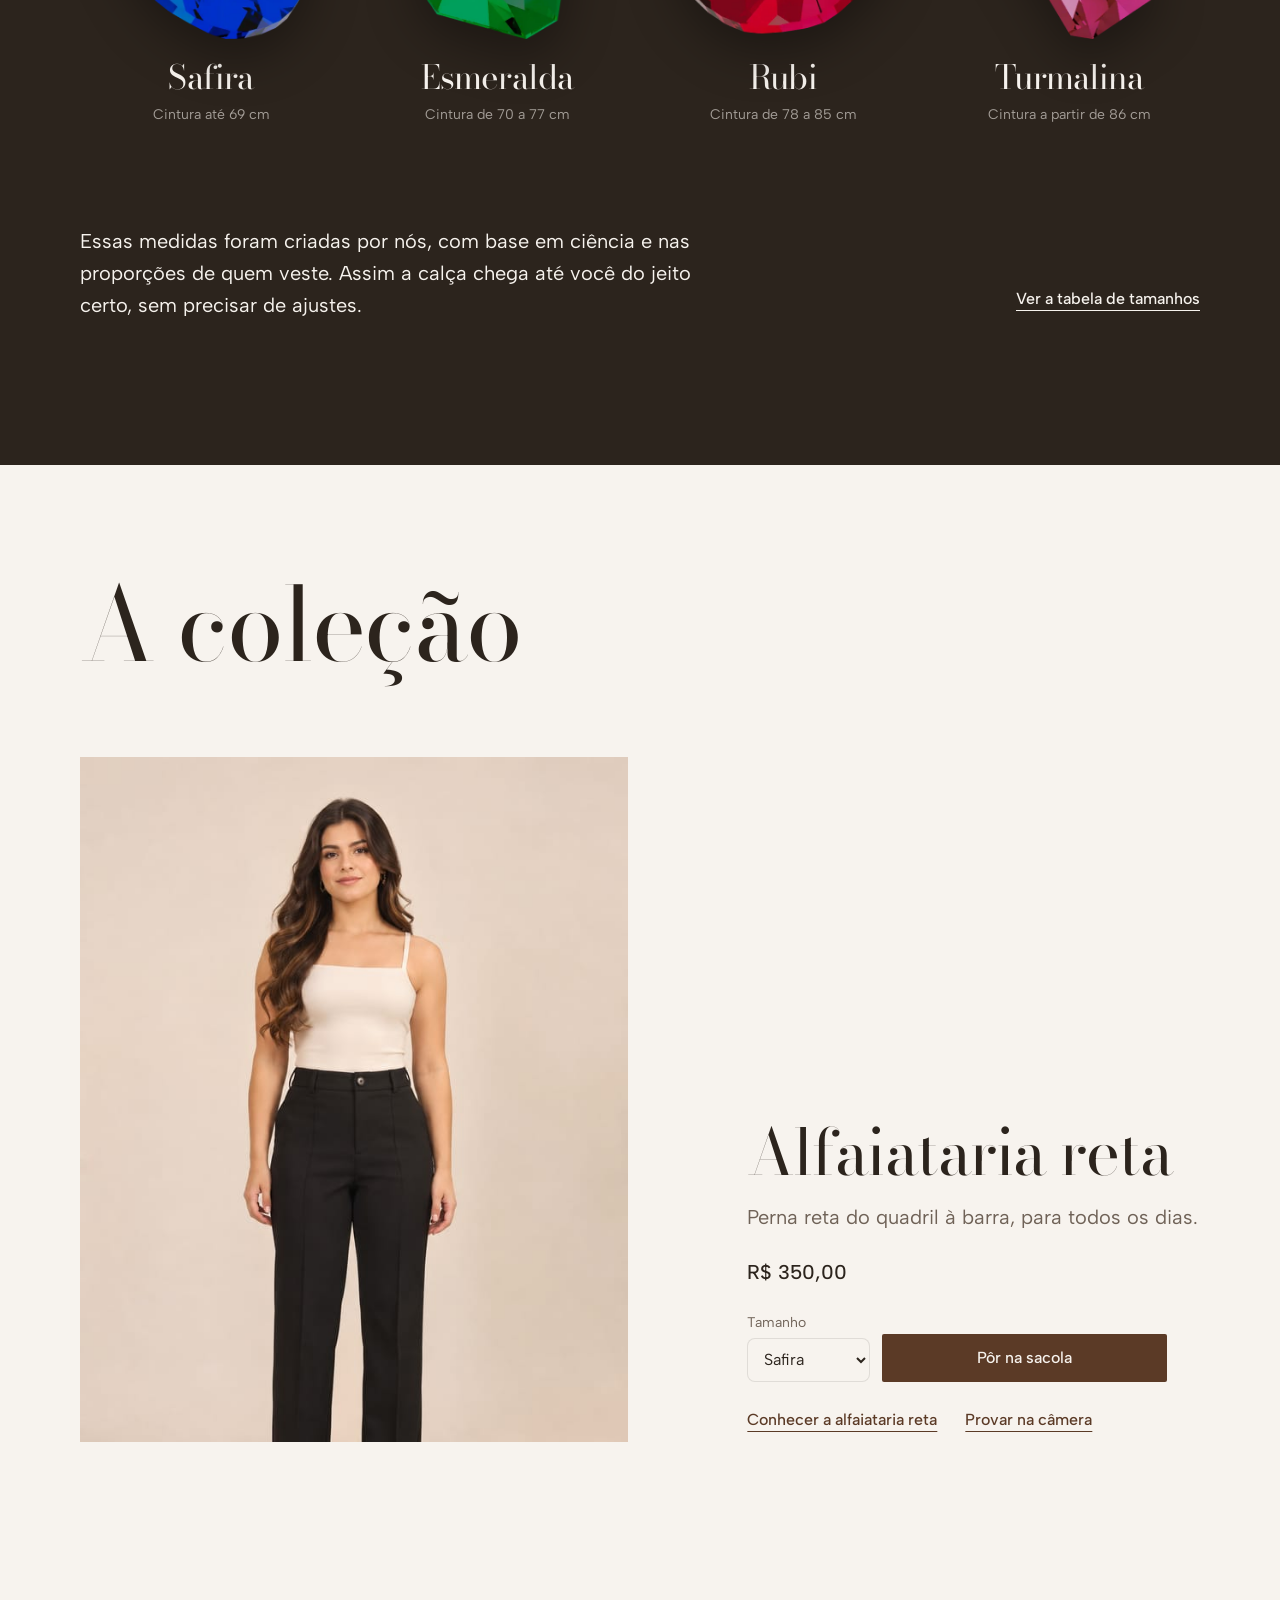
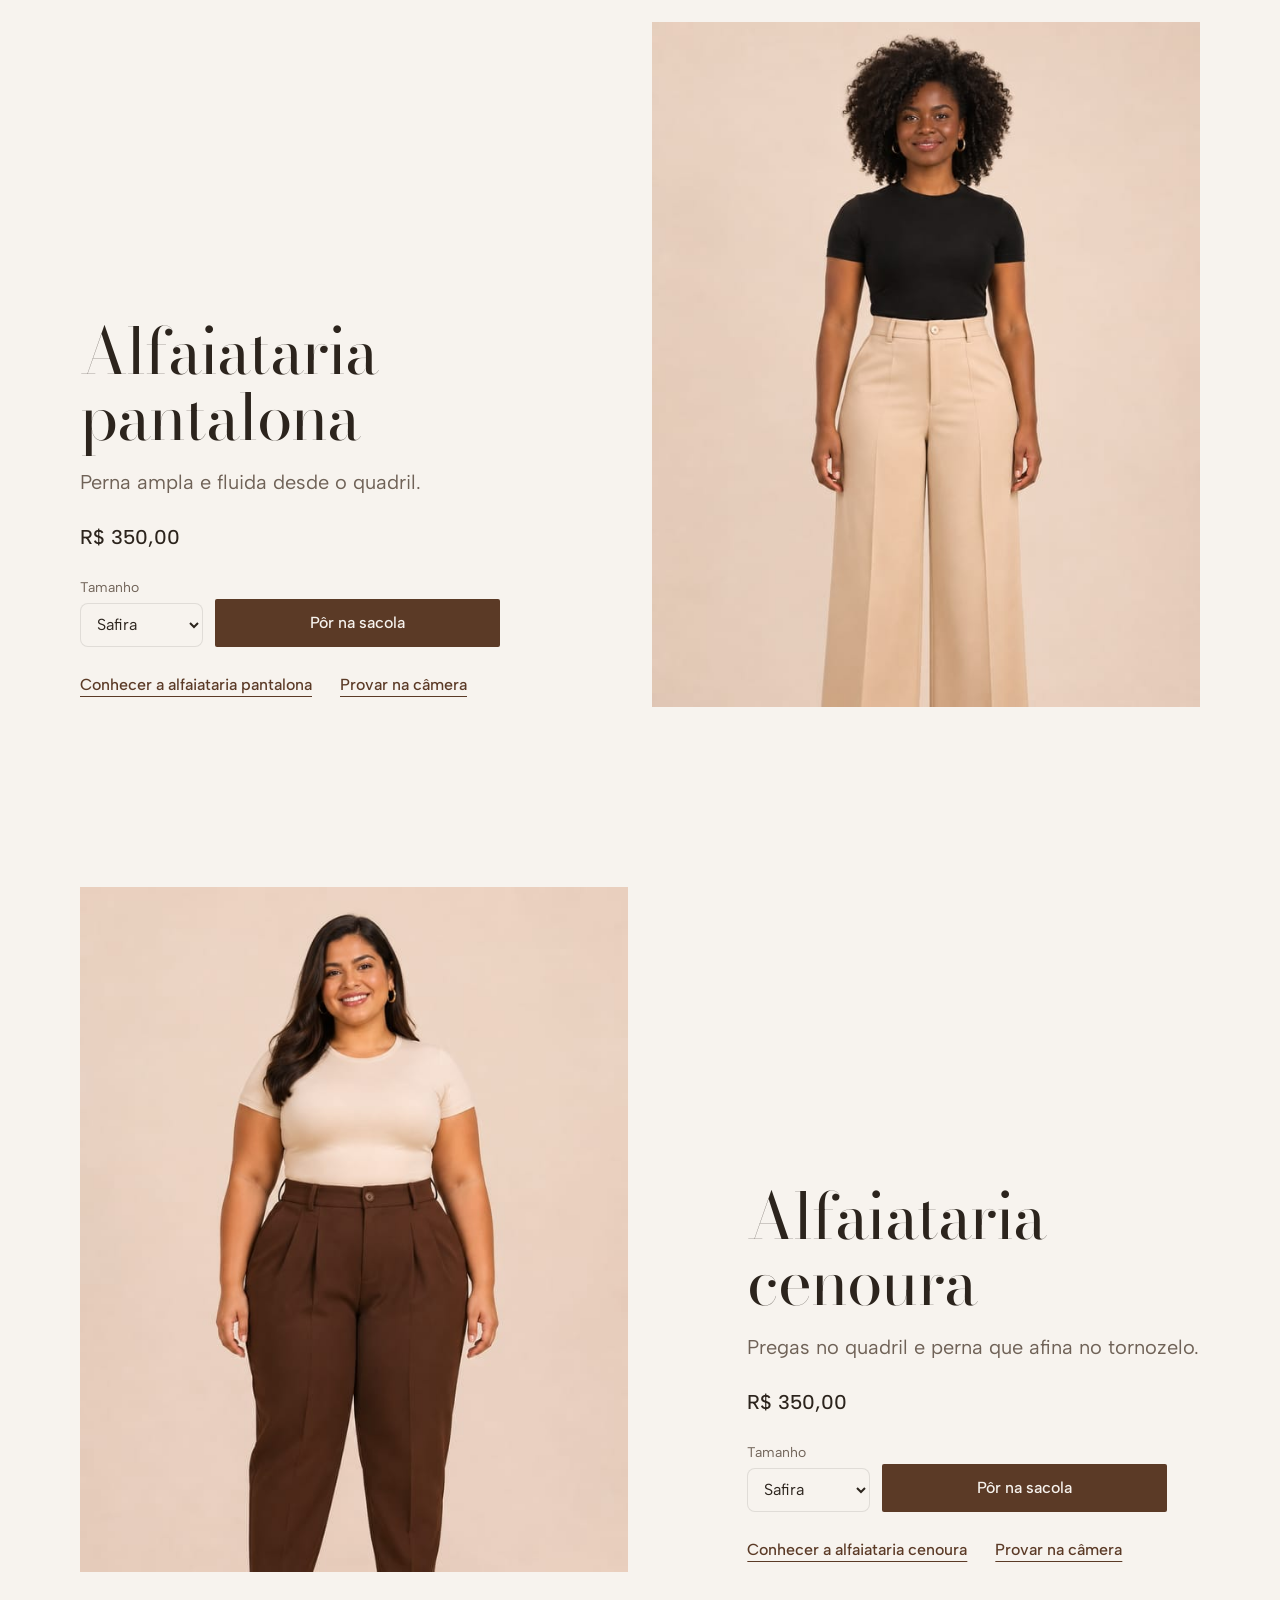
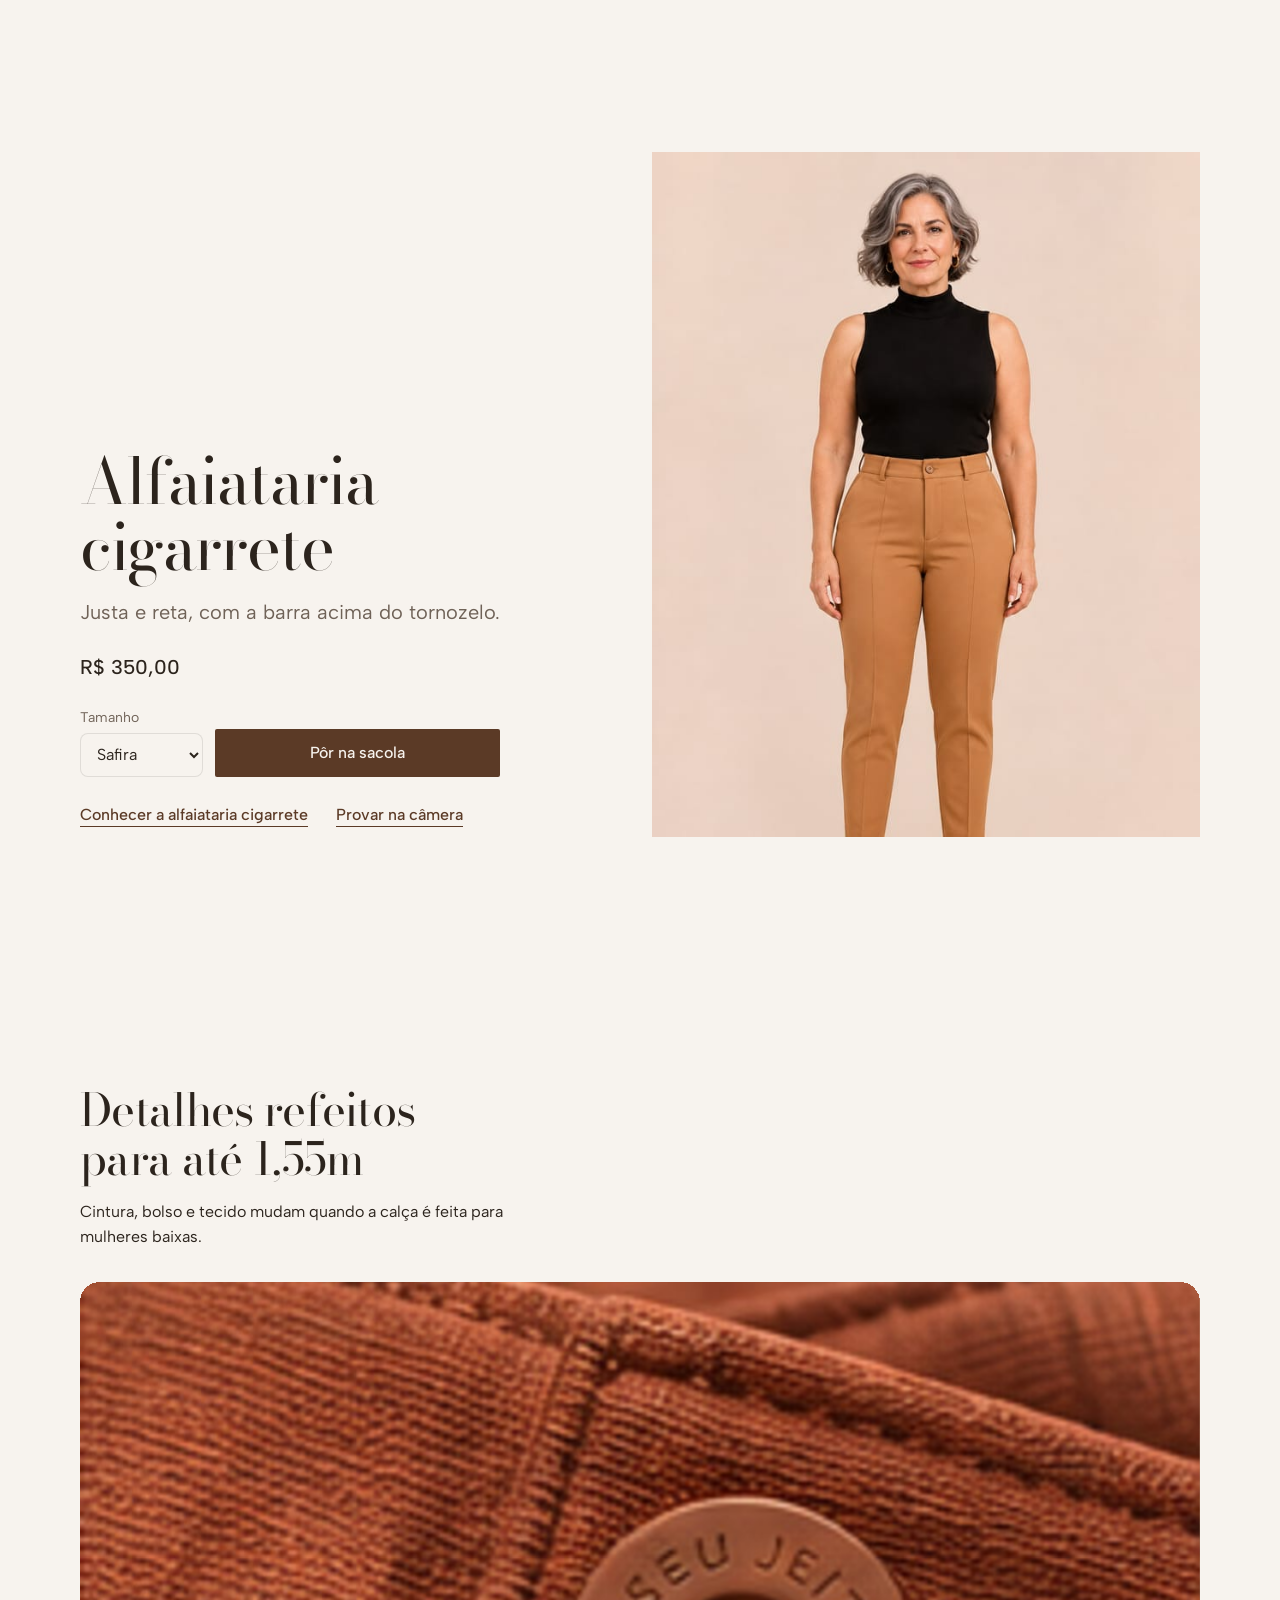
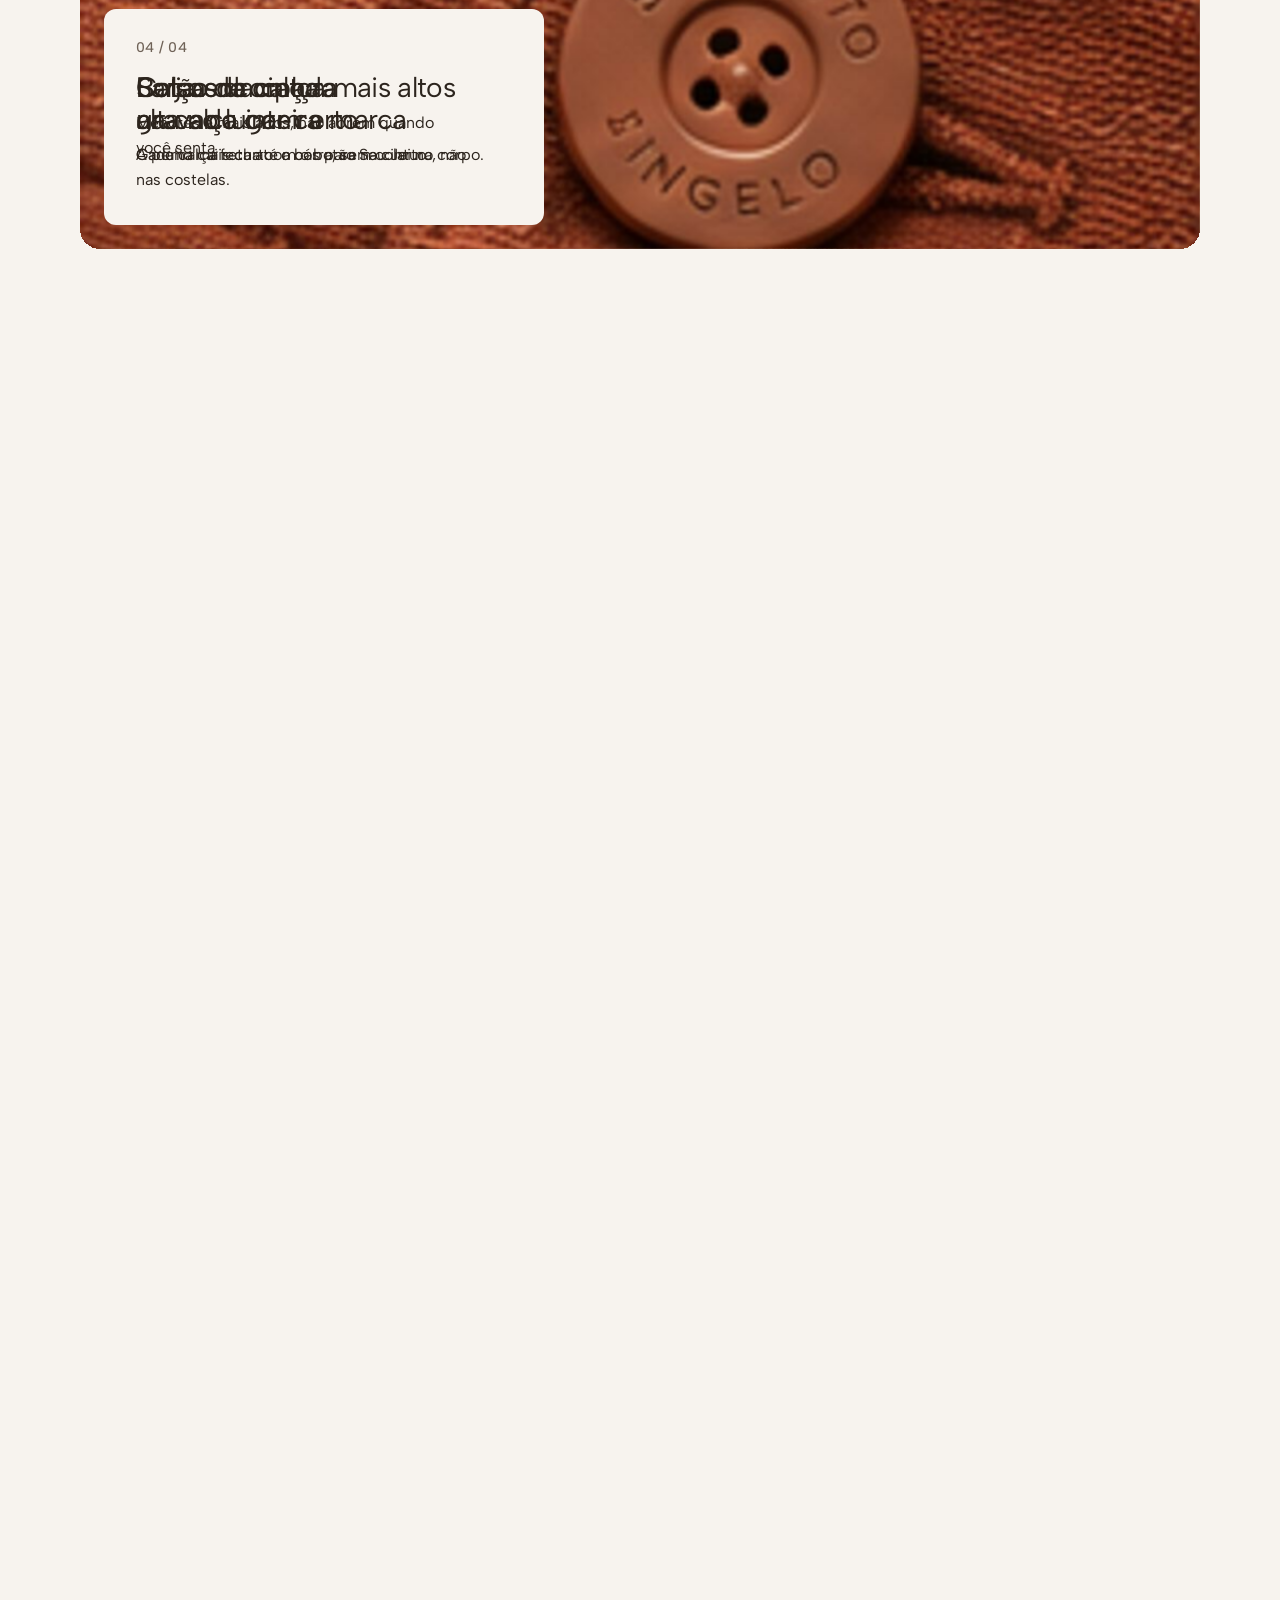
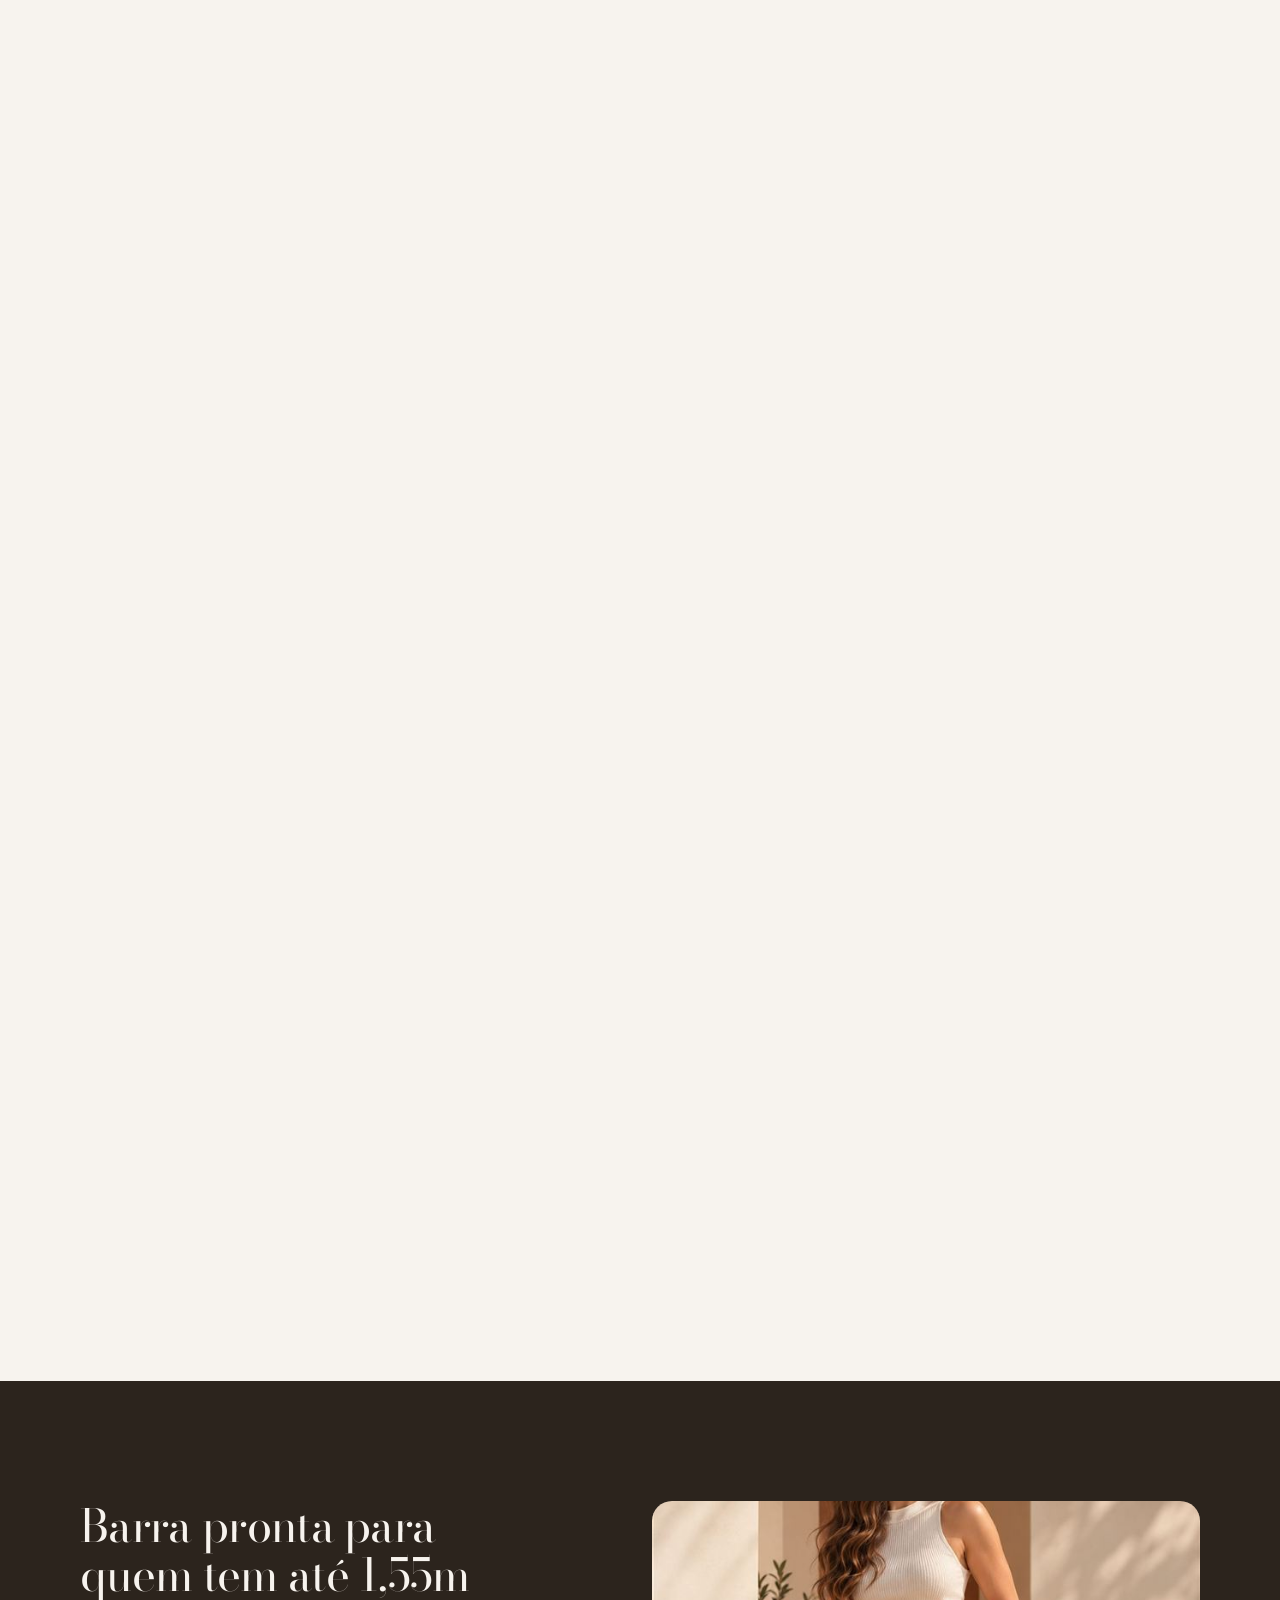
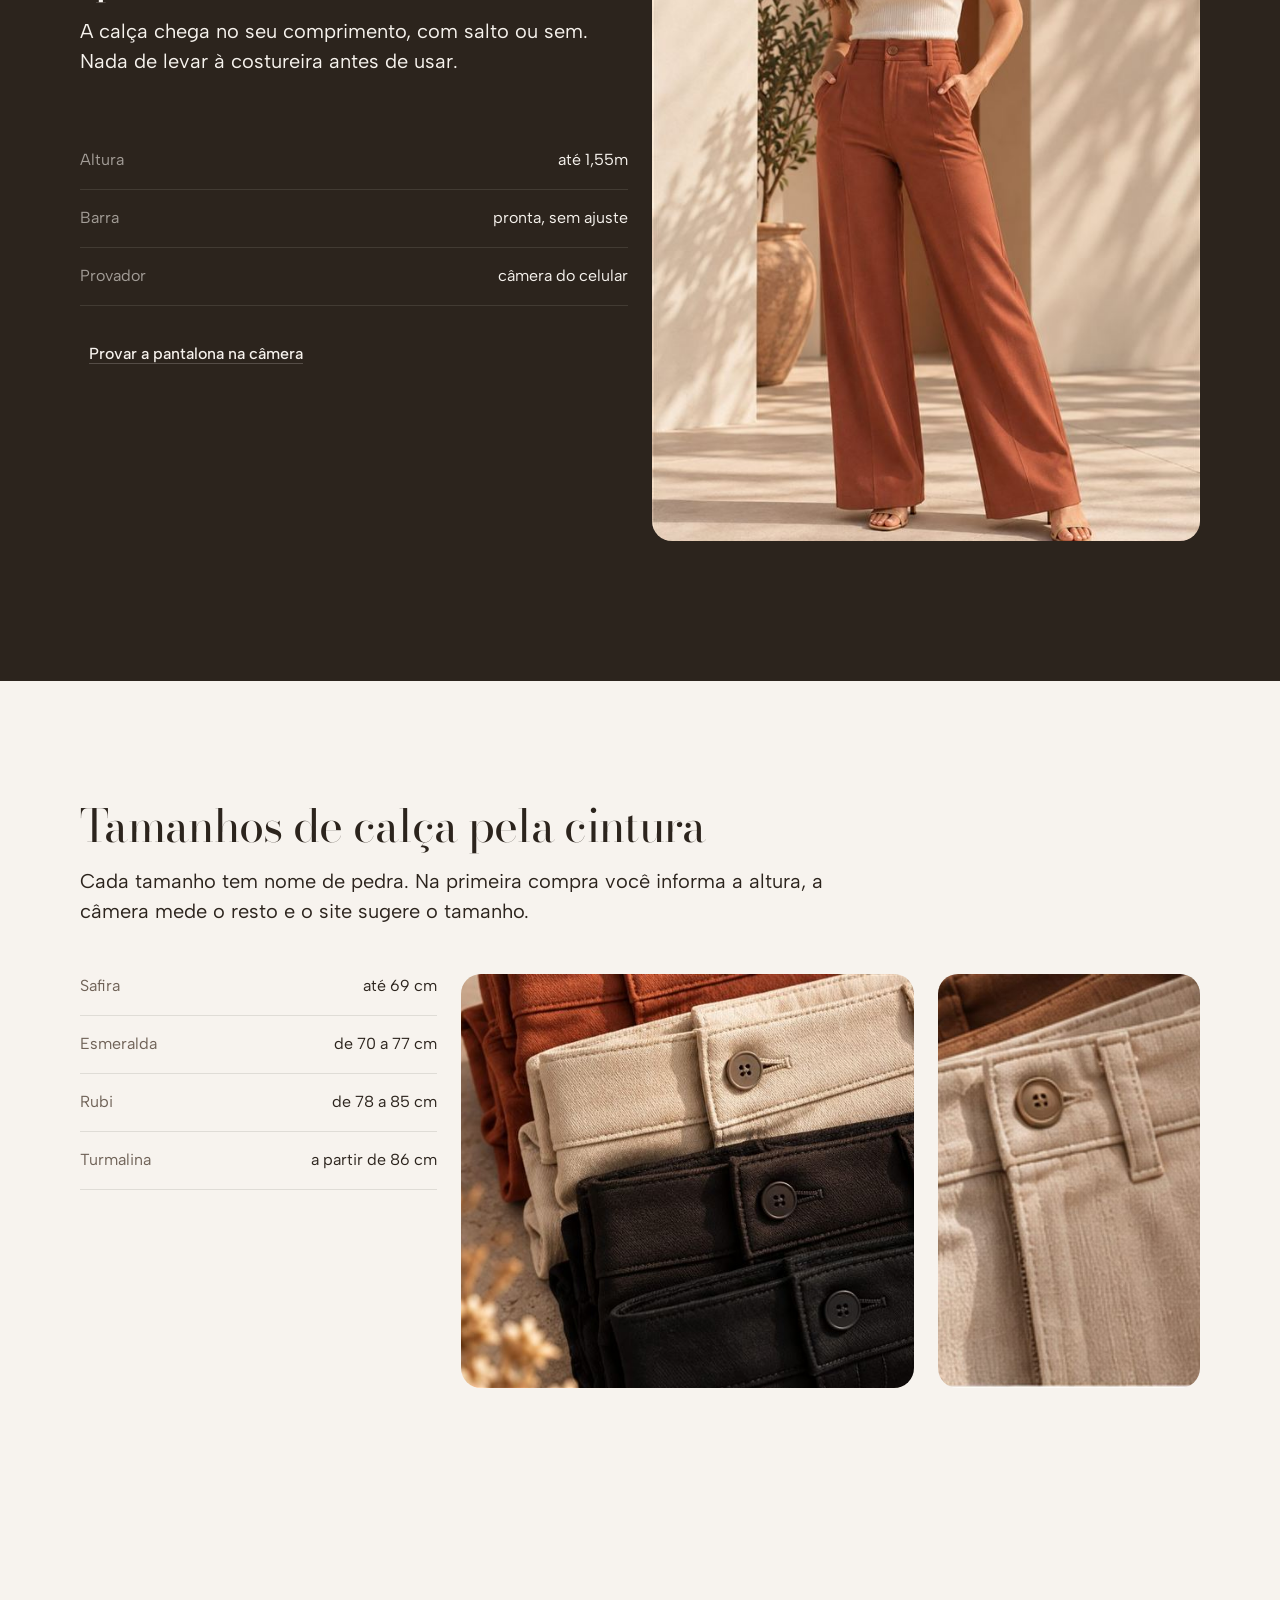
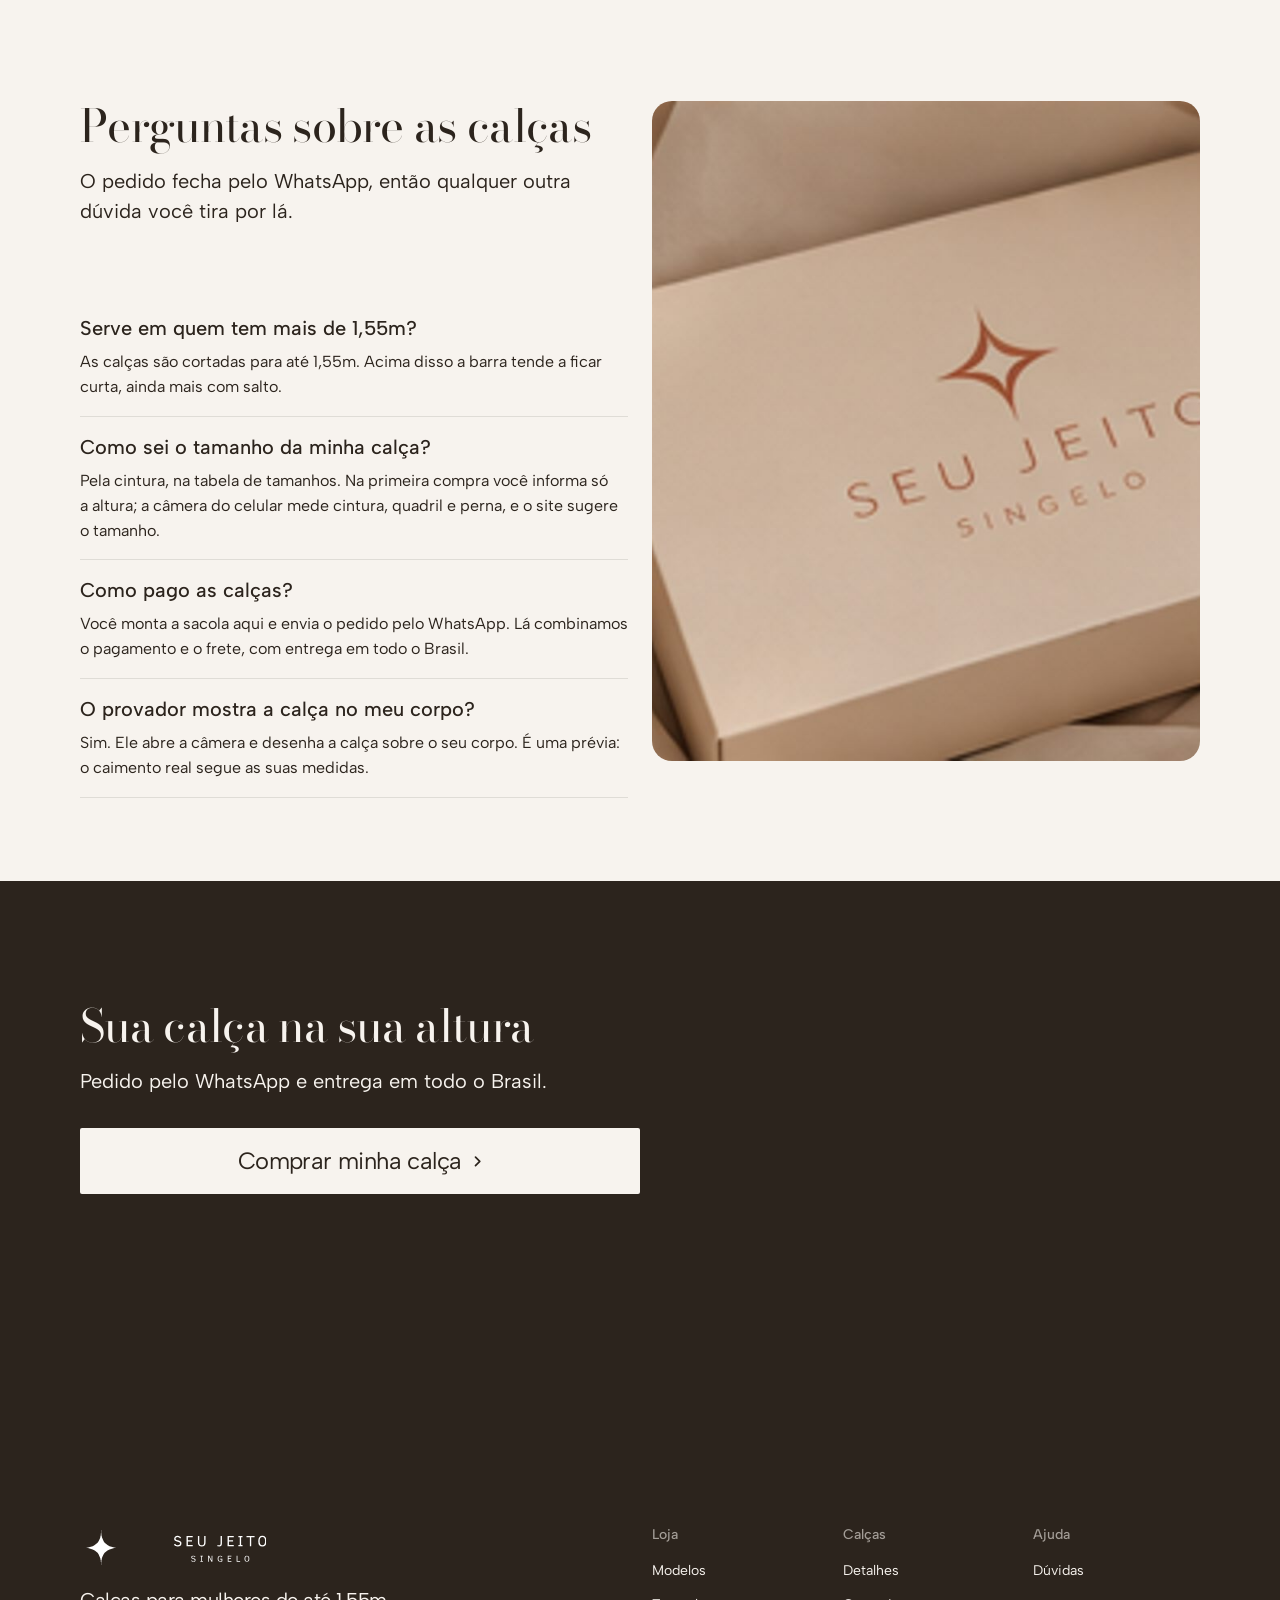
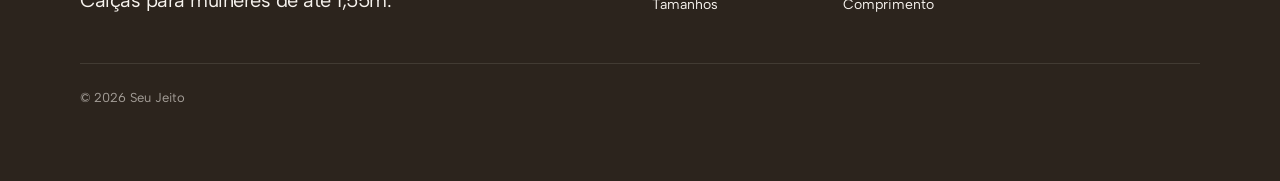
==== commit 073a7eeb: "coleção: quatro calças de alfaiataria e pedras nítidas Reta, pantalona, cenoura e cigarrete, com fot" ====
--- a/index.html
+++ b/index.html
@@ -4,7 +4,7 @@
 <meta charset="utf-8">
 <meta name="viewport" content="width=device-width, initial-scale=1, viewport-fit=cover">
 <title>Seu Jeito: calças para mulheres de até 1,55m</title>
-<meta name="description" content="Alfaiataria, wide leg, reta e jeans com cintura e barra cortadas para mulheres baixas. Pedido pelo WhatsApp e entrega em todo o Brasil.">
+<meta name="description" content="Calças de alfaiataria reta, pantalona, cenoura e cigarrete com cintura e barra cortadas para mulheres baixas. Pedido pelo WhatsApp e entrega em todo o Brasil.">
 <meta property="og:type" content="website">
 <meta property="og:title" content="Seu Jeito: calças para mulheres de até 1,55m">
 <meta property="og:description" content="Quatro modelos de calça com a barra pronta para quem tem até 1,55m.">
@@ -160,10 +160,10 @@
         <a class="nav__link" href="#modelos">Modelos <svg class="chev" viewBox="0 0 12 12" aria-hidden="true"><path d="M3 4.5l3 3 3-3" fill="none" stroke="currentColor" stroke-width="1.5" stroke-linecap="round" stroke-linejoin="round"/></svg></a>
         <div class="nav__menu">
           <div class="wrap grid">
-            <a class="menu-card span-3" href="#modelos"><div class="panel"><img class="frame__img" src="img/sarja.jpg" srcset="img/sarja-640.jpg 640w, img/sarja.jpg 1600w" sizes="300px" alt="Sarja bege de perto, com o fio do tecido em diagonal" loading="lazy" width="1374" height="1145"></div><span class="t-card">Alfaiataria</span><span class="t-small muted">Pregas e vinco, para o trabalho</span></a>
-            <a class="menu-card span-3" href="#modelos"><div class="panel"><img class="frame__img" src="img/bolso.jpg" srcset="img/bolso-640.jpg 640w, img/bolso.jpg 1600w" sizes="300px" alt="Bolso lateral de uma calça bege" loading="lazy" width="1374" height="1145"></div><span class="t-card">Wide leg</span><span class="t-small muted">Perna larga do quadril à barra</span></a>
-            <a class="menu-card span-3" href="#modelos"><div class="panel"><img class="frame__img" src="img/cintura.jpg" srcset="img/cintura-640.jpg 640w, img/cintura.jpg 1600w" sizes="300px" alt="Cós alto de uma calça terracota" loading="lazy" width="1200" height="816"></div><span class="t-card">Reta</span><span class="t-small muted">Perna reta, cintura alta</span></a>
-            <a class="menu-card span-3" href="#modelos"><div class="panel"><img class="frame__img" src="img/botao.jpg" srcset="img/botao-640.jpg 640w, img/botao.jpg 1600w" sizes="300px" alt="Botão gravado Seu Jeito no cós" loading="lazy" width="1036" height="908"></div><span class="t-card">Jeans</span><span class="t-small muted">Jeans claro de todo dia</span></a>
+            <a class="menu-card span-3" href="#modelos"><div class="panel"><img class="frame__img" src="img/reta-640.jpg" sizes="300px" alt="Mulher de pele morena clara e cabelo castanho ondulado, de regata off-white e calça de alfaiataria reta preta" loading="lazy" width="640" height="960" style="object-position: 50% 30%"></div><span class="t-card">Reta</span><span class="t-small muted">Perna reta, para todo dia</span></a>
+            <a class="menu-card span-3" href="#modelos"><div class="panel"><img class="frame__img" src="img/pantalona-640.jpg" sizes="300px" alt="Mulher negra de cabelo crespo, de blusa preta e calça de alfaiataria pantalona bege" loading="lazy" width="640" height="960" style="object-position: 50% 30%"></div><span class="t-card">Pantalona</span><span class="t-small muted">Ampla do quadril ao pé</span></a>
+            <a class="menu-card span-3" href="#modelos"><div class="panel"><img class="frame__img" src="img/cenoura-640.jpg" sizes="300px" alt="Mulher plus size de pele morena, de blusa off-white e calça de alfaiataria cenoura marrom chocolate com pregas" loading="lazy" width="640" height="960" style="object-position: 50% 30%"></div><span class="t-card">Cenoura</span><span class="t-small muted">Pregas e barra no tornozelo</span></a>
+            <a class="menu-card span-3" href="#modelos"><div class="panel"><img class="frame__img" src="img/cigarrete-640.jpg" sizes="300px" alt="Mulher de cabelo grisalho curto, de blusa preta de gola alta e calça de alfaiataria cigarrete caramelo" loading="lazy" width="640" height="960" style="object-position: 50% 30%"></div><span class="t-card">Cigarrete</span><span class="t-small muted">Justa, acima do tornozelo</span></a>
           </div>
         </div>
       </div>
@@ -212,22 +212,22 @@
       <p class="joias__lead">Por isso nossos tamanhos têm nomes de pedras preciosas. Acreditamos que cada mulher tem a sua singularidade, e cada medida merece o cuidado que se dá a uma joia.</p>
       <ul class="joias__lista">
         <li class="joia joia--safira">
-          <img src="img/joia-safira.webp" alt="" width="480" height="480" loading="lazy">
+          <img src="img/joia-safira.webp?v=2" alt="" width="480" height="480" loading="lazy">
           <h3>Safira</h3>
           <p>Cintura até 69 cm</p>
         </li>
         <li class="joia joia--esmeralda">
-          <img src="img/joia-esmeralda.webp" alt="" width="480" height="480" loading="lazy">
+          <img src="img/joia-esmeralda.webp?v=2" alt="" width="480" height="480" loading="lazy">
           <h3>Esmeralda</h3>
           <p>Cintura de 70 a 77 cm</p>
         </li>
         <li class="joia joia--rubi">
-          <img src="img/joia-rubi.webp" alt="" width="480" height="480" loading="lazy">
+          <img src="img/joia-rubi.webp?v=2" alt="" width="480" height="480" loading="lazy">
           <h3>Rubi</h3>
           <p>Cintura de 78 a 85 cm</p>
         </li>
         <li class="joia joia--turmalina">
-          <img src="img/joia-turmalina.webp" alt="" width="480" height="480" loading="lazy">
+          <img src="img/joia-turmalina.webp?v=2" alt="" width="480" height="480" loading="lazy">
           <h3>Turmalina</h3>
           <p>Cintura a partir de 86 cm</p>
         </li>
@@ -242,54 +242,54 @@
   <div class="colecao" id="modelos" role="region" aria-labelledby="modelos-h">
     <div class="wrap">
       <h2 id="modelos-h">A coleção</h2>
-      <article class="peca" data-id="alfaiataria">
-        <figure class="foto"><img src="img/alfaiataria.jpg?v=2" srcset="img/alfaiataria-640.jpg 640w, img/alfaiataria.jpg?v=2 1600w" sizes="(max-width: 767px) 100vw, 50vw" alt="Mulher de calça de alfaiataria preta e blusa preta de gola alta" loading="lazy" width="1024" height="1536"></figure>
+      <article class="peca" data-id="reta">
+        <figure class="foto"><img src="img/reta.jpg" srcset="img/reta-640.jpg 640w, img/reta.jpg 1024w" sizes="(max-width: 767px) 100vw, 50vw" alt="Mulher de pele morena clara e cabelo castanho ondulado, de regata off-white e calça de alfaiataria reta preta" loading="lazy" width="1024" height="1536"></figure>
         <div class="peca__info">
-          <h3>Calça alfaiataria</h3>
-          <p class="peca__linha">Pregas e vinco, para o trabalho.</p>
+          <h3>Alfaiataria reta</h3>
+          <p class="peca__linha">Perna reta do quadril à barra, para todos os dias.</p>
           <strong class="preco"></strong>
           <div class="compra"><label>Tamanho<select></select></label><button type="button" class="btn btn--primary add">Pôr na sacola</button></div>
           <div class="peca__mais">
-            <details><summary>Conhecer a calça alfaiataria</summary><ul><li>Cós na cintura, com gancho mais curto</li><li>Bolsos menores e mais altos</li><li>Barra pronta para quem tem até 1,55m</li></ul></details>
+            <details><summary>Conhecer a alfaiataria reta</summary><ul><li>Vinco frontal marcado</li><li>Cós alto, com gancho mais curto</li><li>Barra pronta para quem tem até 1,55m</li></ul></details>
             <button type="button" class="provar">Provar na câmera</button>
           </div>
         </div>
       </article>
-      <article class="peca peca--dir" data-id="wideleg">
-        <figure class="foto"><img src="img/wideleg.jpg?v=2" srcset="img/wideleg-640.jpg 640w, img/wideleg.jpg?v=2 1600w" sizes="(max-width: 767px) 100vw, 50vw" alt="Mulher de camisa branca e calça wide leg bege, com bolsa de couro" loading="lazy" width="1024" height="1536"></figure>
+      <article class="peca peca--dir" data-id="pantalona">
+        <figure class="foto"><img src="img/pantalona.jpg" srcset="img/pantalona-640.jpg 640w, img/pantalona.jpg 1024w" sizes="(max-width: 767px) 100vw, 50vw" alt="Mulher negra de cabelo crespo, de blusa preta e calça de alfaiataria pantalona bege" loading="lazy" width="1024" height="1536"></figure>
         <div class="peca__info">
-          <h3>Calça wide leg</h3>
-          <p class="peca__linha">Perna larga do quadril à barra.</p>
+          <h3>Alfaiataria pantalona</h3>
+          <p class="peca__linha">Perna ampla e fluida desde o quadril.</p>
           <strong class="preco"></strong>
           <div class="compra"><label>Tamanho<select></select></label><button type="button" class="btn btn--primary add">Pôr na sacola</button></div>
           <div class="peca__mais">
-            <details><summary>Conhecer a calça wide leg</summary><ul><li>Sarja encorpada, que cai reta</li><li>Bolsos menores e mais altos</li><li>Barra pronta para quem tem até 1,55m</li></ul></details>
+            <details><summary>Conhecer a alfaiataria pantalona</summary><ul><li>Tecido que cai solto até o pé</li><li>Cós alto que alonga a silhueta</li><li>Barra pronta para quem tem até 1,55m</li></ul></details>
             <button type="button" class="provar">Provar na câmera</button>
           </div>
         </div>
       </article>
-      <article class="peca peca--menor" data-id="reta">
-        <figure class="foto"><img src="img/reta.jpg" alt="Mulher de regata caramelo e calça reta marrom" loading="lazy" width="644" height="796"></figure>
+      <article class="peca" data-id="cenoura">
+        <figure class="foto"><img src="img/cenoura.jpg" srcset="img/cenoura-640.jpg 640w, img/cenoura.jpg 1024w" sizes="(max-width: 767px) 100vw, 50vw" alt="Mulher plus size de pele morena, de blusa off-white e calça de alfaiataria cenoura marrom chocolate com pregas" loading="lazy" width="1024" height="1536"></figure>
         <div class="peca__info">
-          <h3>Calça reta</h3>
-          <p class="peca__linha">Perna reta, cintura alta.</p>
+          <h3>Alfaiataria cenoura</h3>
+          <p class="peca__linha">Pregas no quadril e perna que afina no tornozelo.</p>
           <strong class="preco"></strong>
           <div class="compra"><label>Tamanho<select></select></label><button type="button" class="btn btn--primary add">Pôr na sacola</button></div>
           <div class="peca__mais">
-            <details><summary>Conhecer a calça reta</summary><ul><li>Cós na cintura, com gancho mais curto</li><li>Botão gravado Seu Jeito</li><li>Barra pronta para quem tem até 1,55m</li></ul></details>
+            <details><summary>Conhecer a alfaiataria cenoura</summary><ul><li>Duas pregas que dão conforto no quadril</li><li>Barra no tornozelo, mostrando o sapato</li><li>Cós alto, com gancho mais curto</li></ul></details>
             <button type="button" class="provar">Provar na câmera</button>
           </div>
         </div>
       </article>
-      <article class="peca peca--menor peca--dir" data-id="jeans">
-        <figure class="foto"><img src="img/jeans.jpg" alt="Mulher de calça jeans clara de perna reta" loading="lazy" width="636" height="796"></figure>
+      <article class="peca peca--dir" data-id="cigarrete">
+        <figure class="foto"><img src="img/cigarrete.jpg" srcset="img/cigarrete-640.jpg 640w, img/cigarrete.jpg 1024w" sizes="(max-width: 767px) 100vw, 50vw" alt="Mulher de cabelo grisalho curto, de blusa preta de gola alta e calça de alfaiataria cigarrete caramelo" loading="lazy" width="1024" height="1536"></figure>
         <div class="peca__info">
-          <h3>Calça jeans</h3>
-          <p class="peca__linha">Jeans claro de todo dia.</p>
+          <h3>Alfaiataria cigarrete</h3>
+          <p class="peca__linha">Justa e reta, com a barra acima do tornozelo.</p>
           <strong class="preco"></strong>
           <div class="compra"><label>Tamanho<select></select></label><button type="button" class="btn btn--primary add">Pôr na sacola</button></div>
           <div class="peca__mais">
-            <details><summary>Conhecer a calça jeans</summary><ul><li>Cós na cintura, com gancho mais curto</li><li>Bolsos menores e mais altos</li><li>Barra pronta para quem tem até 1,55m</li></ul></details>
+            <details><summary>Conhecer a alfaiataria cigarrete</summary><ul><li>Vinco frontal que alonga a perna</li><li>Barra acima do tornozelo</li><li>Cós alto, com gancho mais curto</li></ul></details>
             <button type="button" class="provar">Provar na câmera</button>
           </div>
         </div>
@@ -339,7 +339,7 @@
           <li><span class="rows__name">Barra</span><span class="rows__value">pronta, sem ajuste</span></li>
           <li><span class="rows__name">Provador</span><span class="rows__value">câmera do celular</span></li>
         </ul>
-        <div class="btn-row"><button type="button" class="btn btn--secondary" data-provar="wideleg">Provar a wide leg na câmera</button></div>
+        <div class="btn-row"><button type="button" class="btn btn--secondary" data-provar="pantalona">Provar a pantalona na câmera</button></div>
       </div>
       <div class="frame frame--photo span-6 start-7">
         <img class="frame__img" src="img/hero.jpg" srcset="img/hero-640.jpg 640w, img/hero.jpg 1600w" sizes="(max-width: 639px) 100vw, 50vw" alt="Calça terracota de perna larga com a barra rente ao chão, sobre sandália de salto fino" loading="lazy" data-source="client" data-subject="barra da calça" width="1067" height="1600">
@@ -510,9 +510,9 @@
   <p>Fique de frente, com o corpo inteiro no quadro. A projeção é uma prévia; o caimento real segue as suas medidas.</p>
 </dialog>
 
-<script src="loja.js?v=11"></script>
+<script src="loja.js?v=12"></script>
 <script type="module" src="provador.js?v=9"></script>
-<script type="module" src="abertura.js?v=5"></script>
+<script type="module" src="abertura.js?v=6"></script>
 <script type="module" src="assets/system.js"></script>
 <script type="module" src="assets/motion/motion.js"></script>
 <script type="module" src="assets/layout/layout.js"></script>
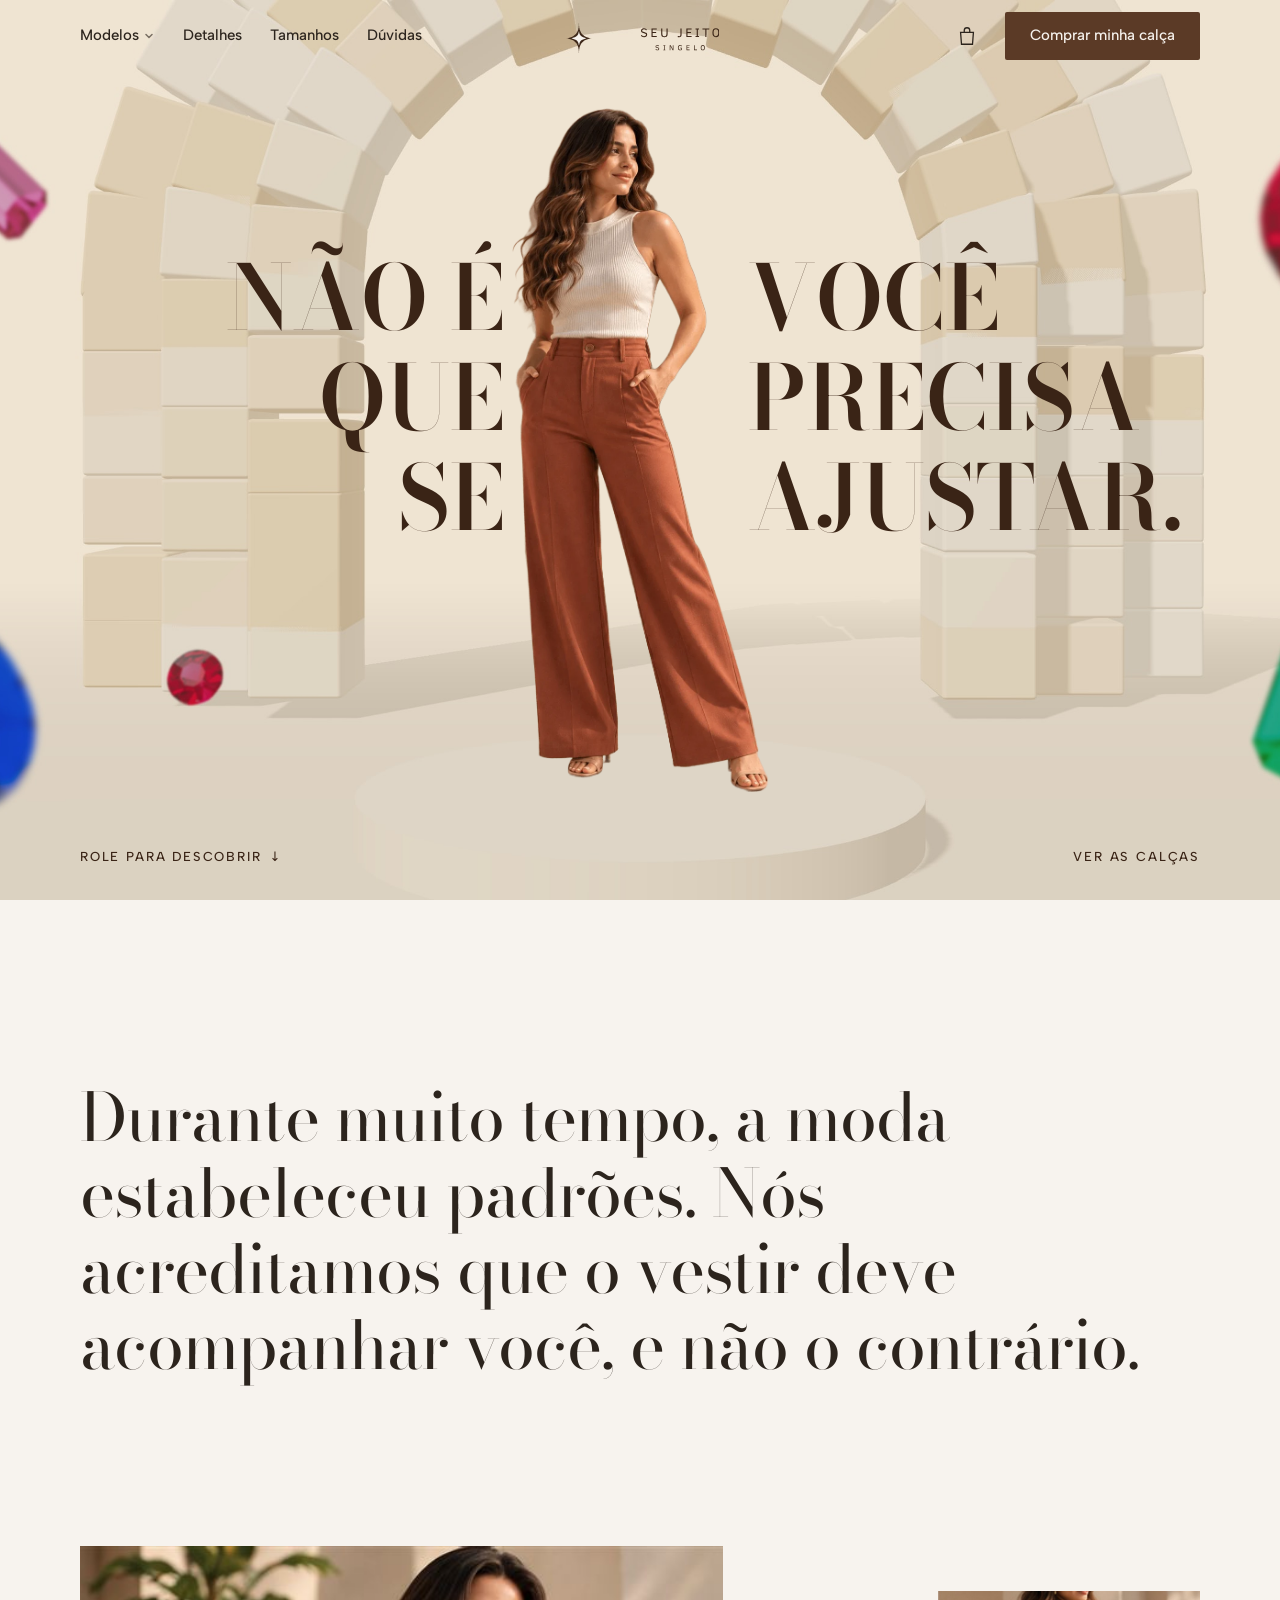
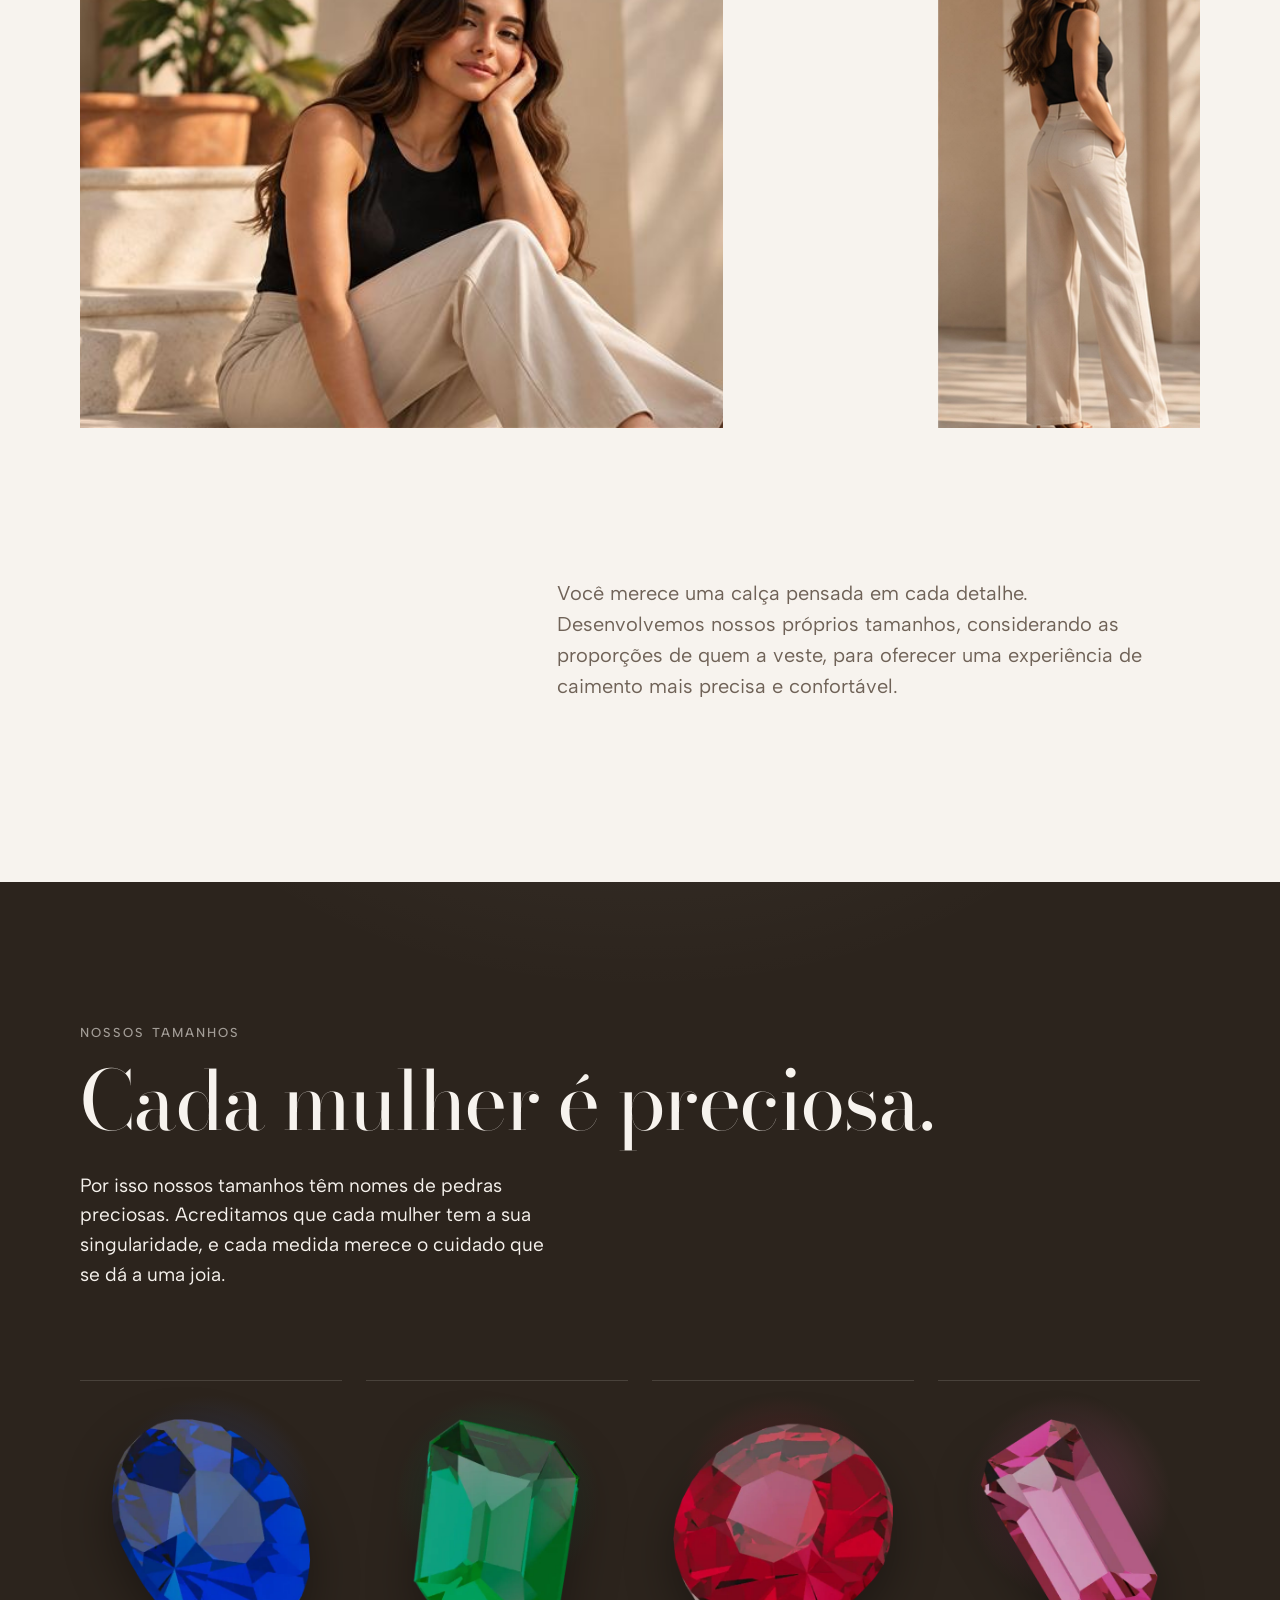
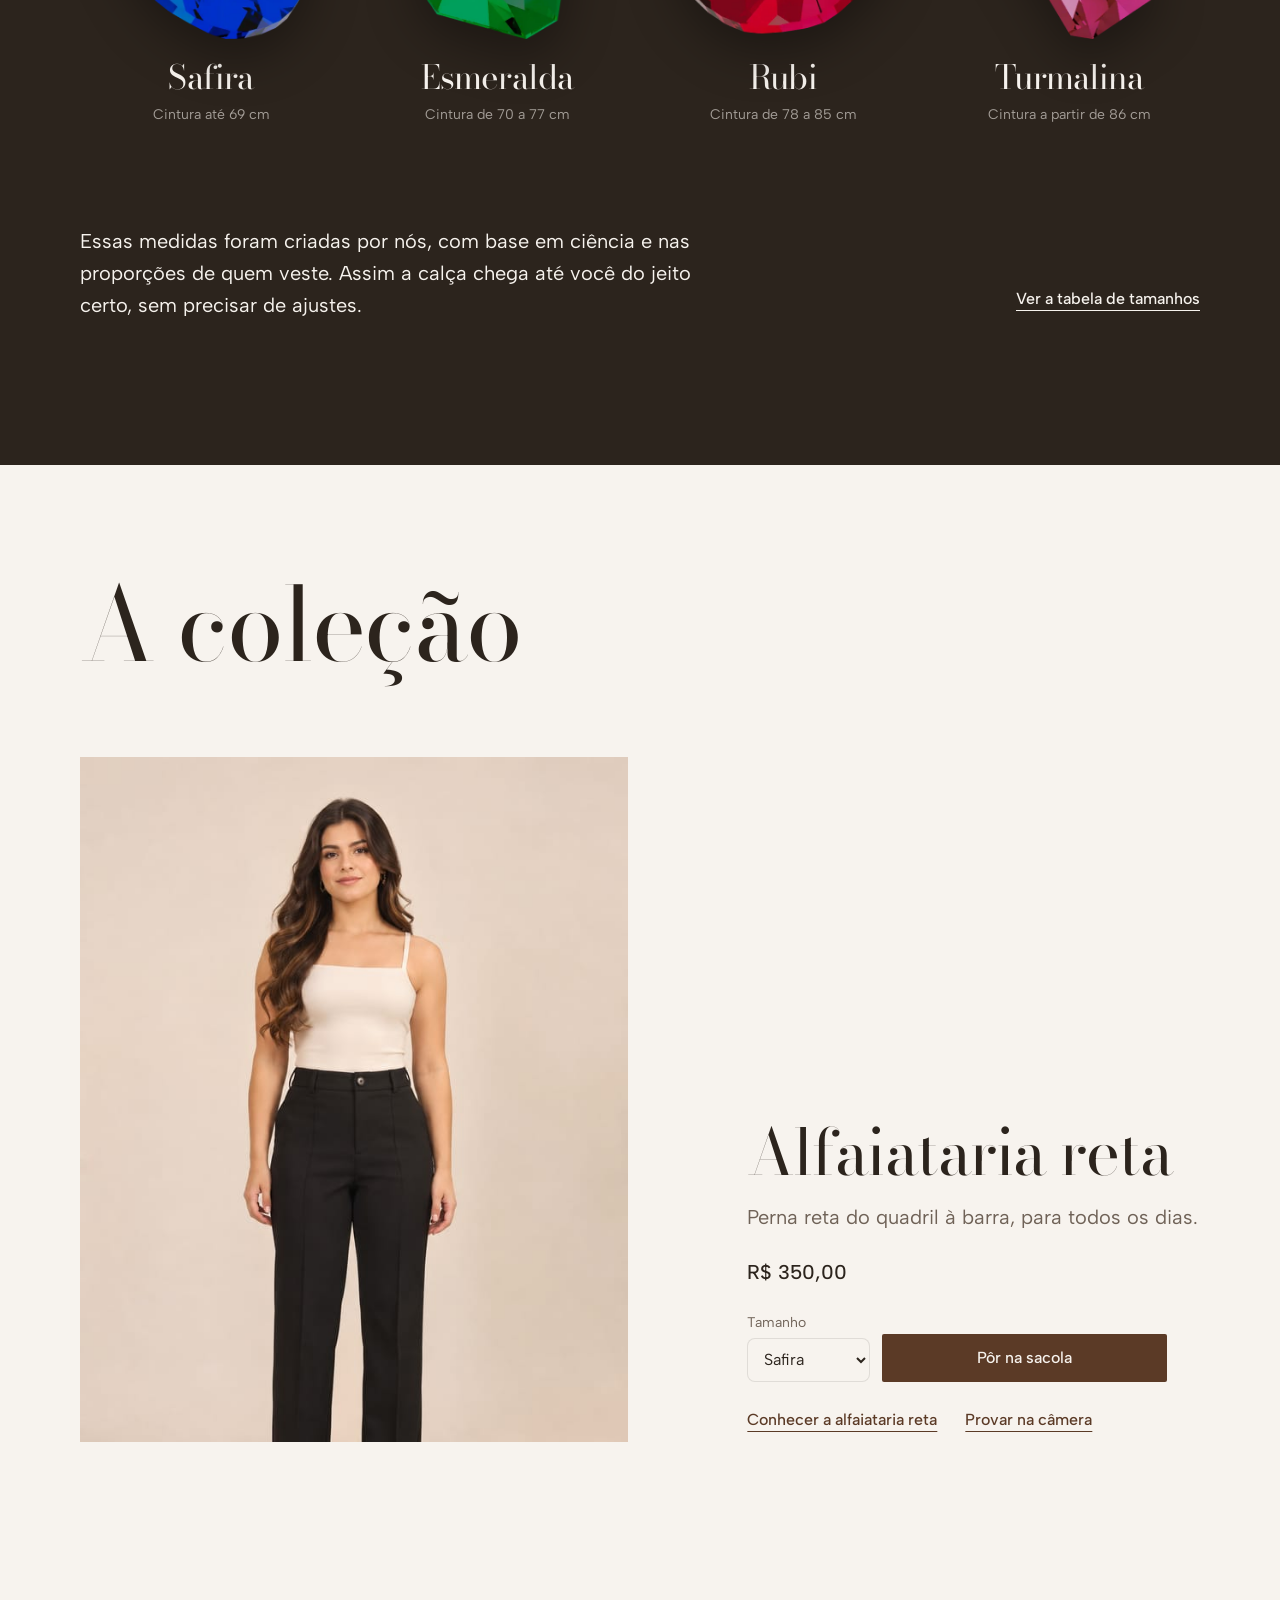
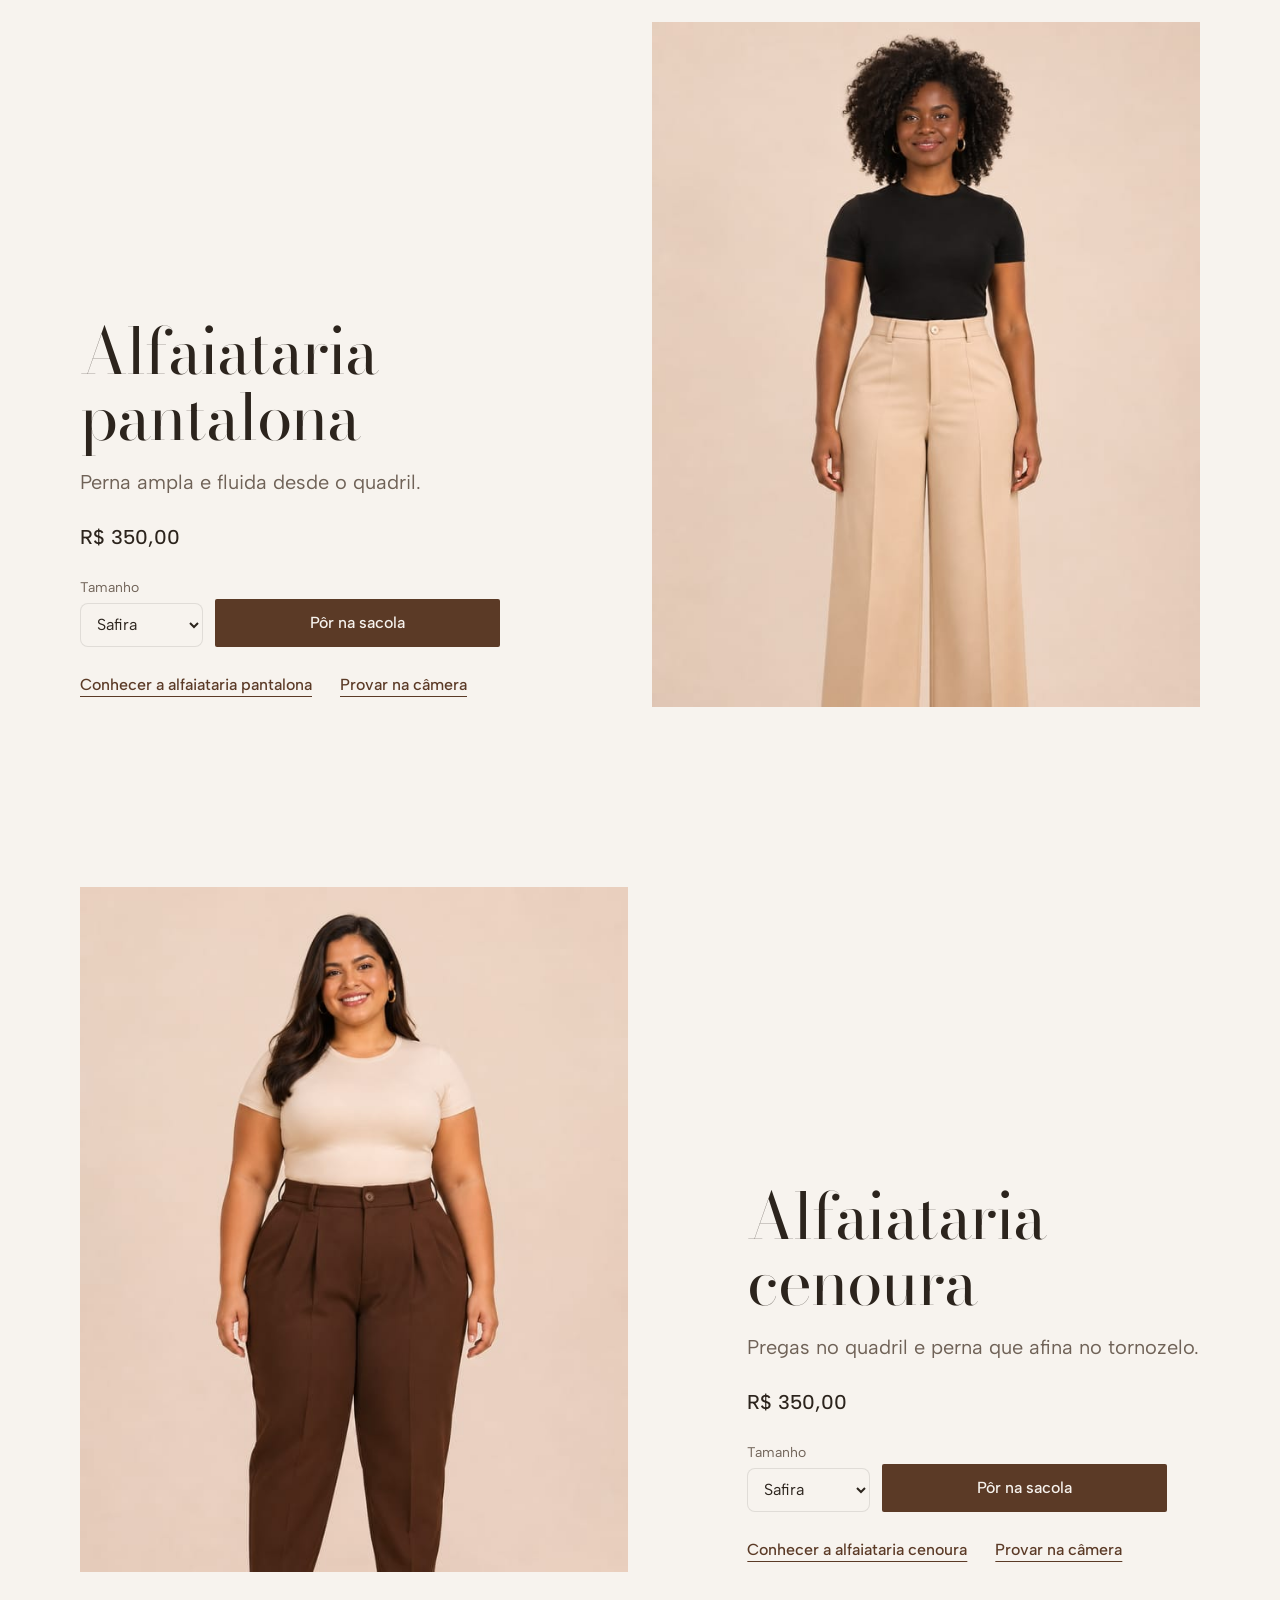
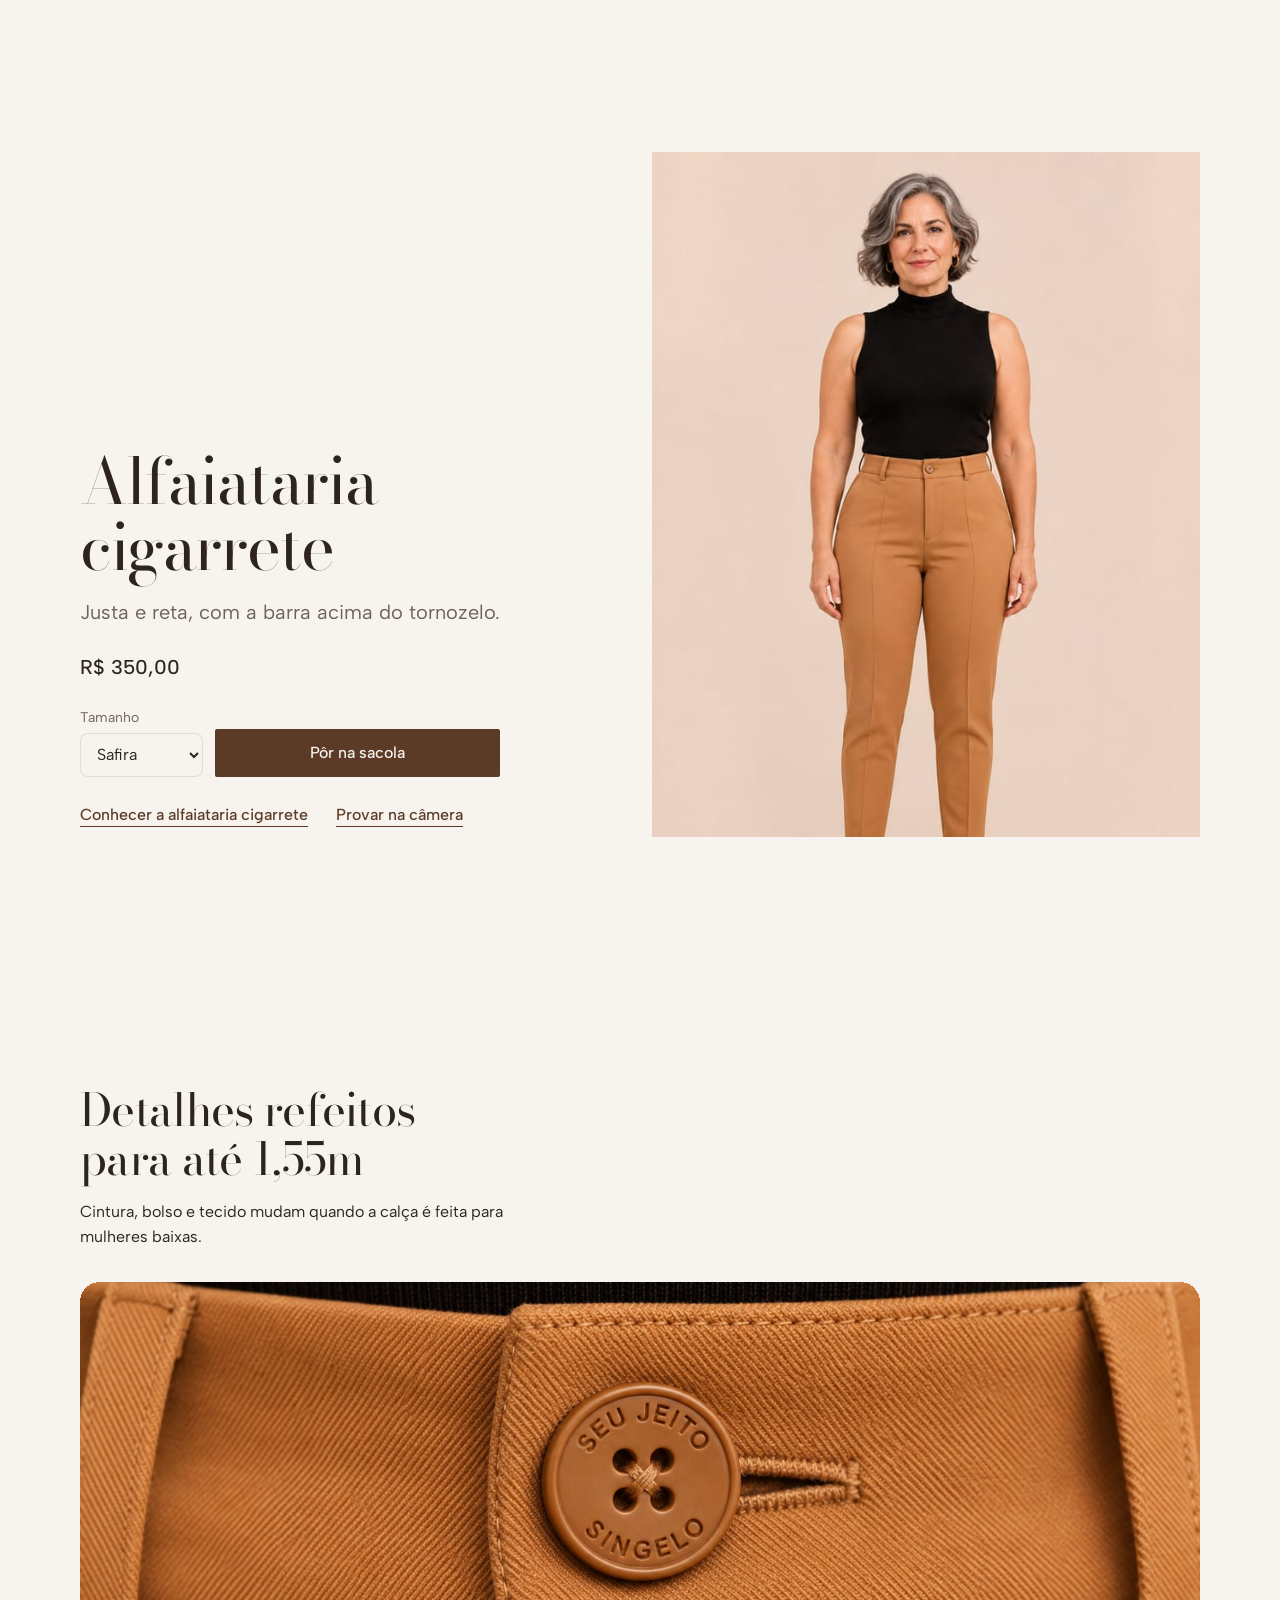
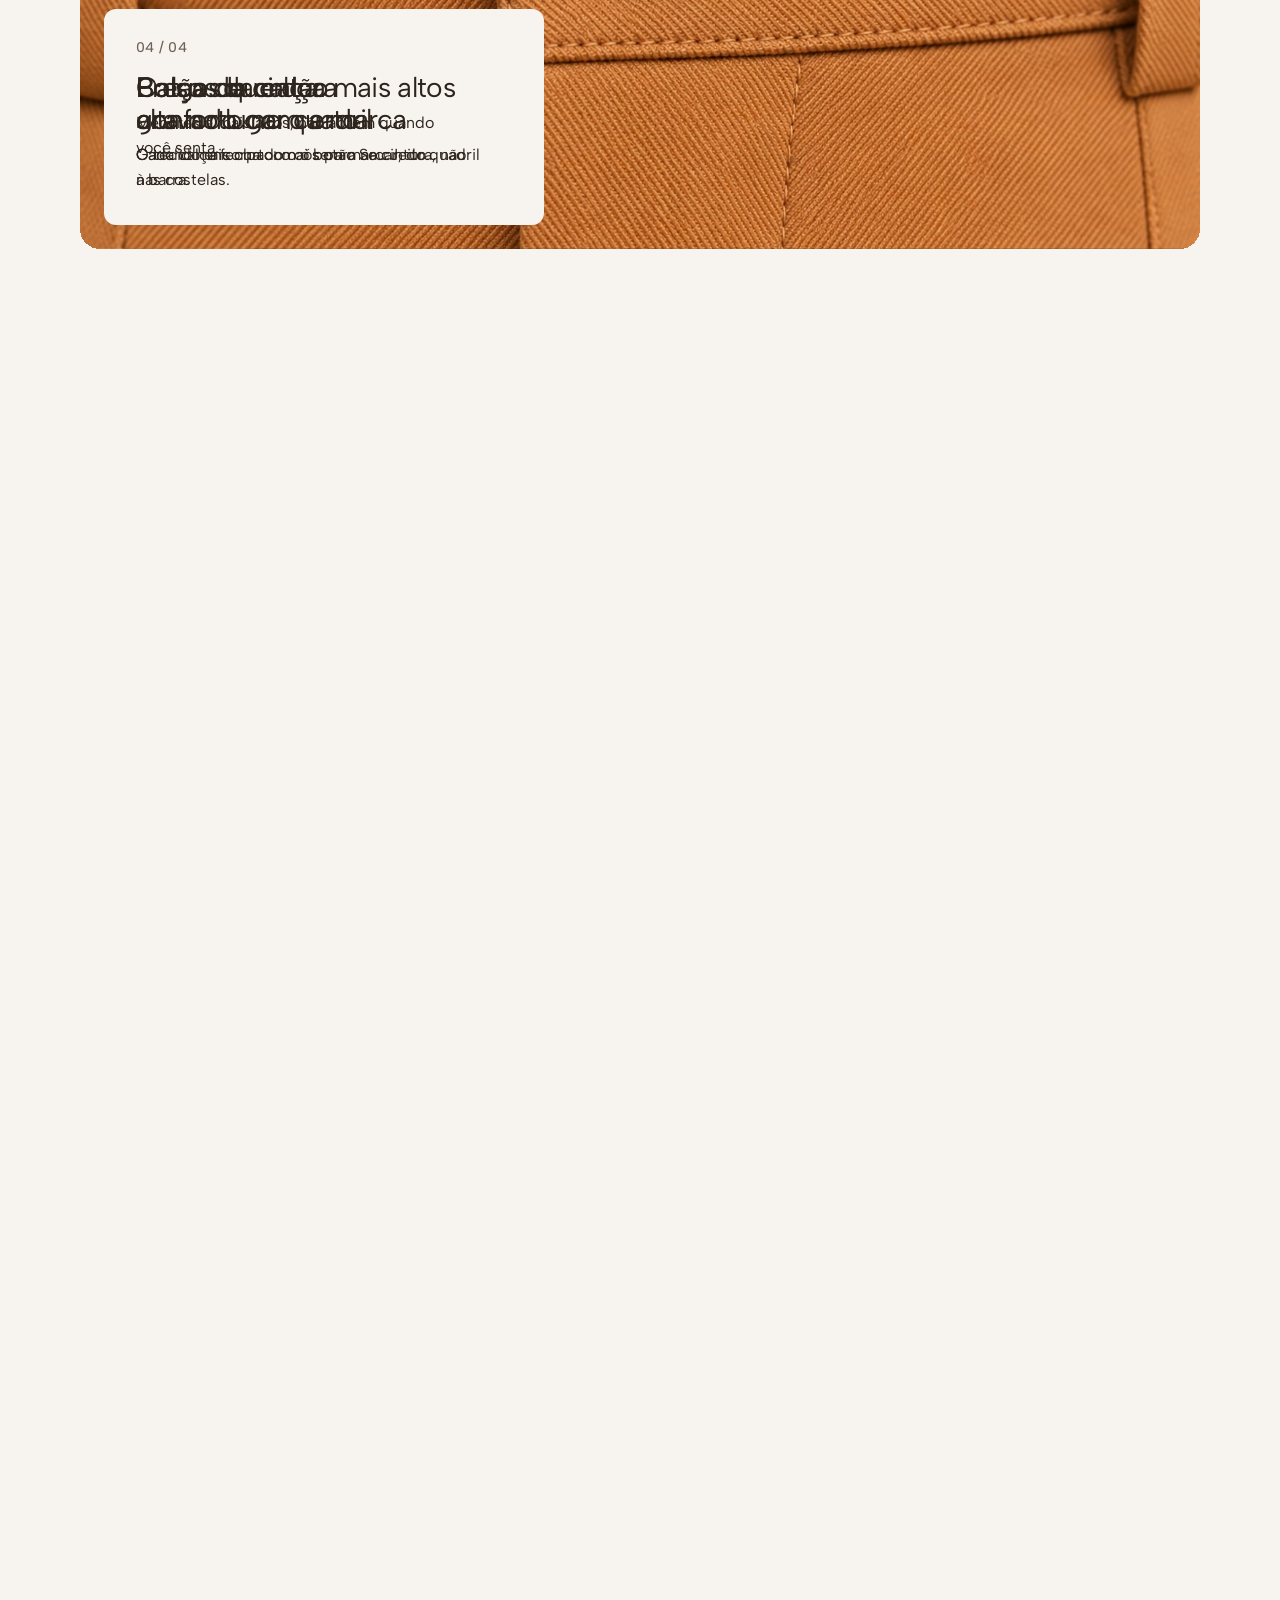
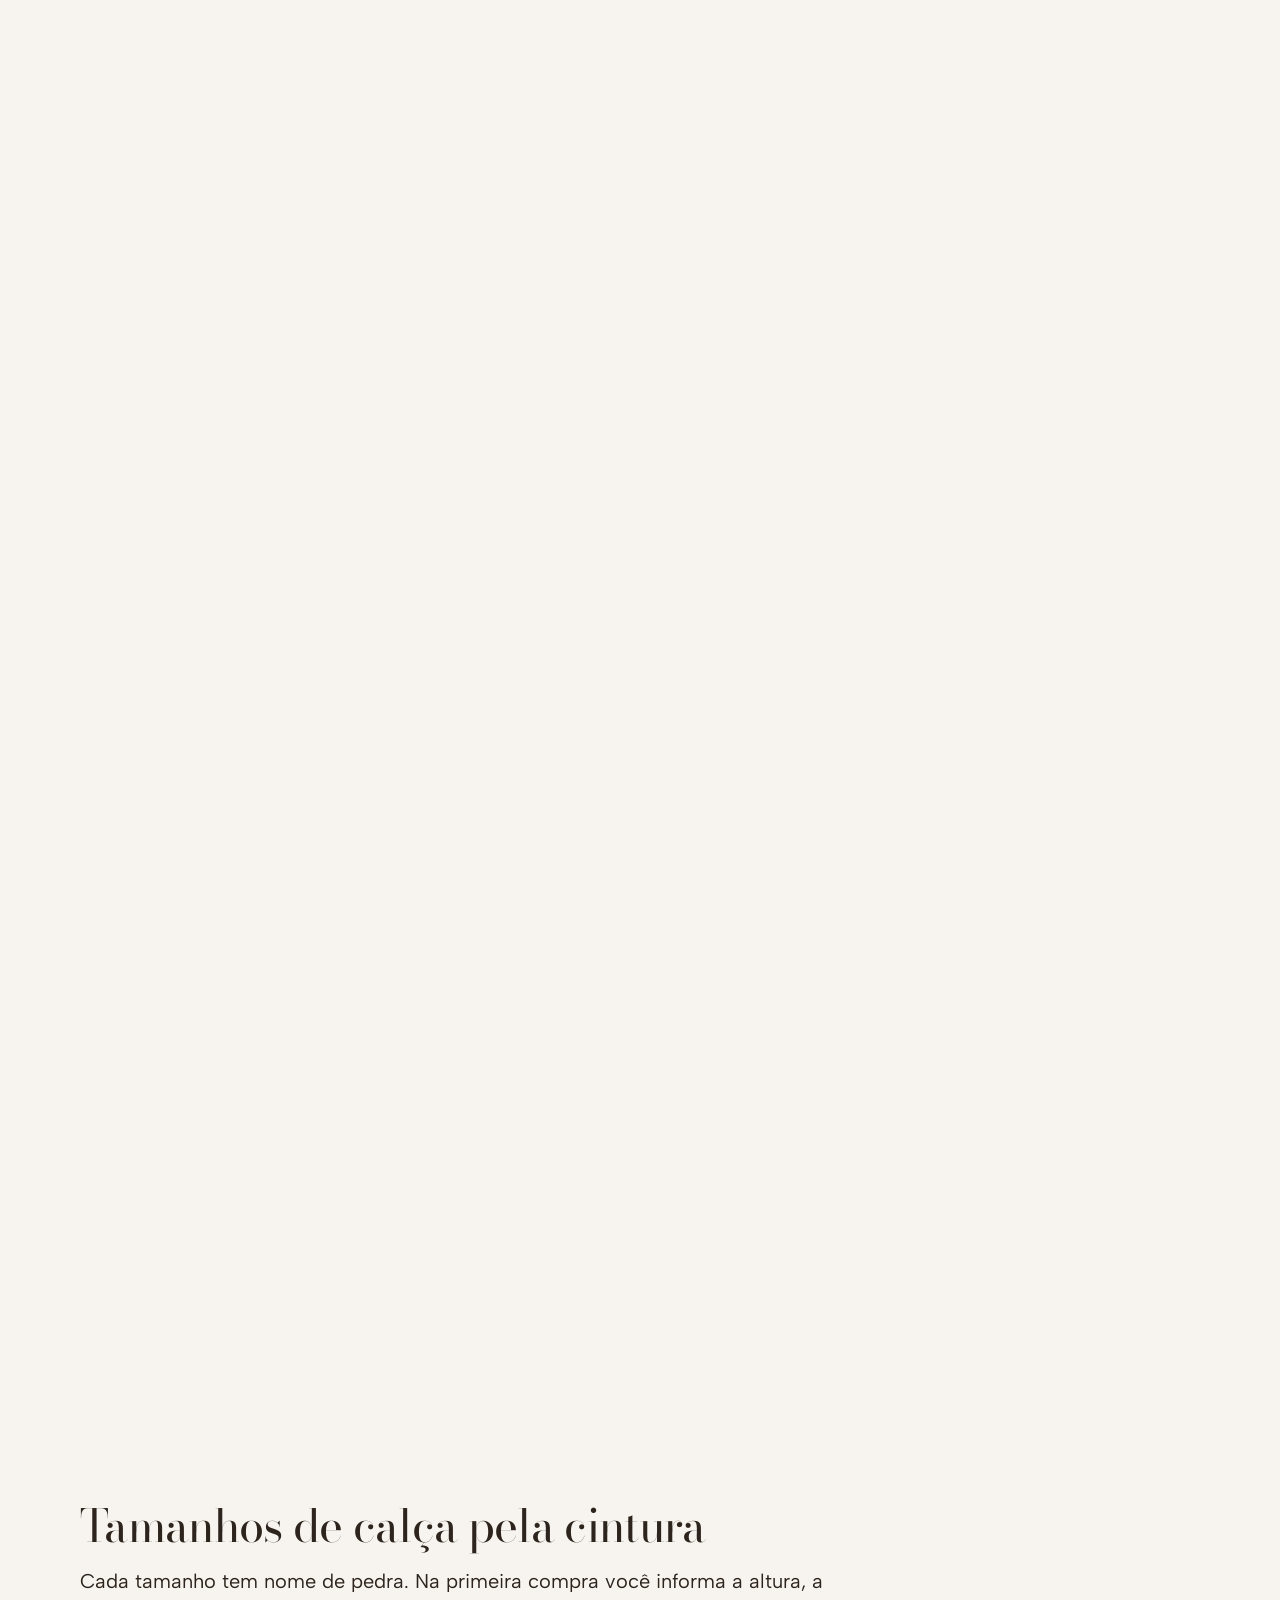
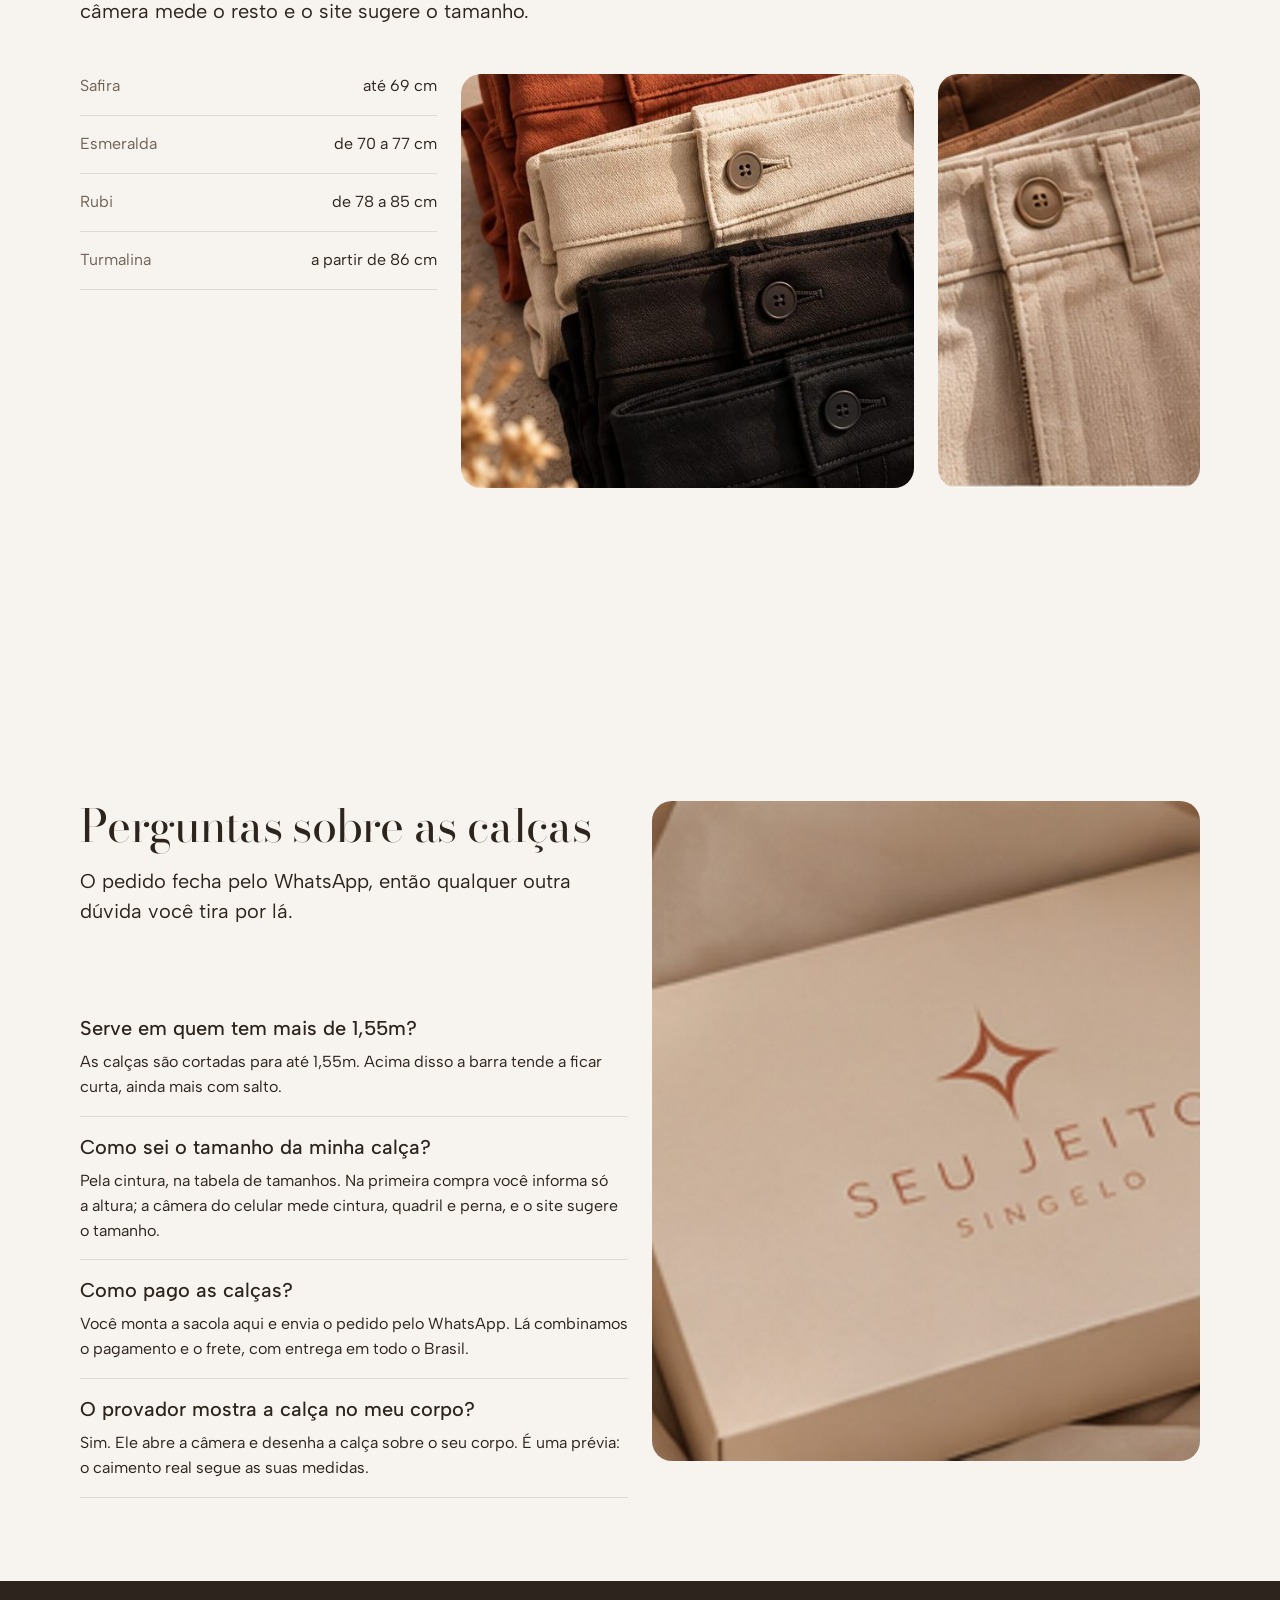
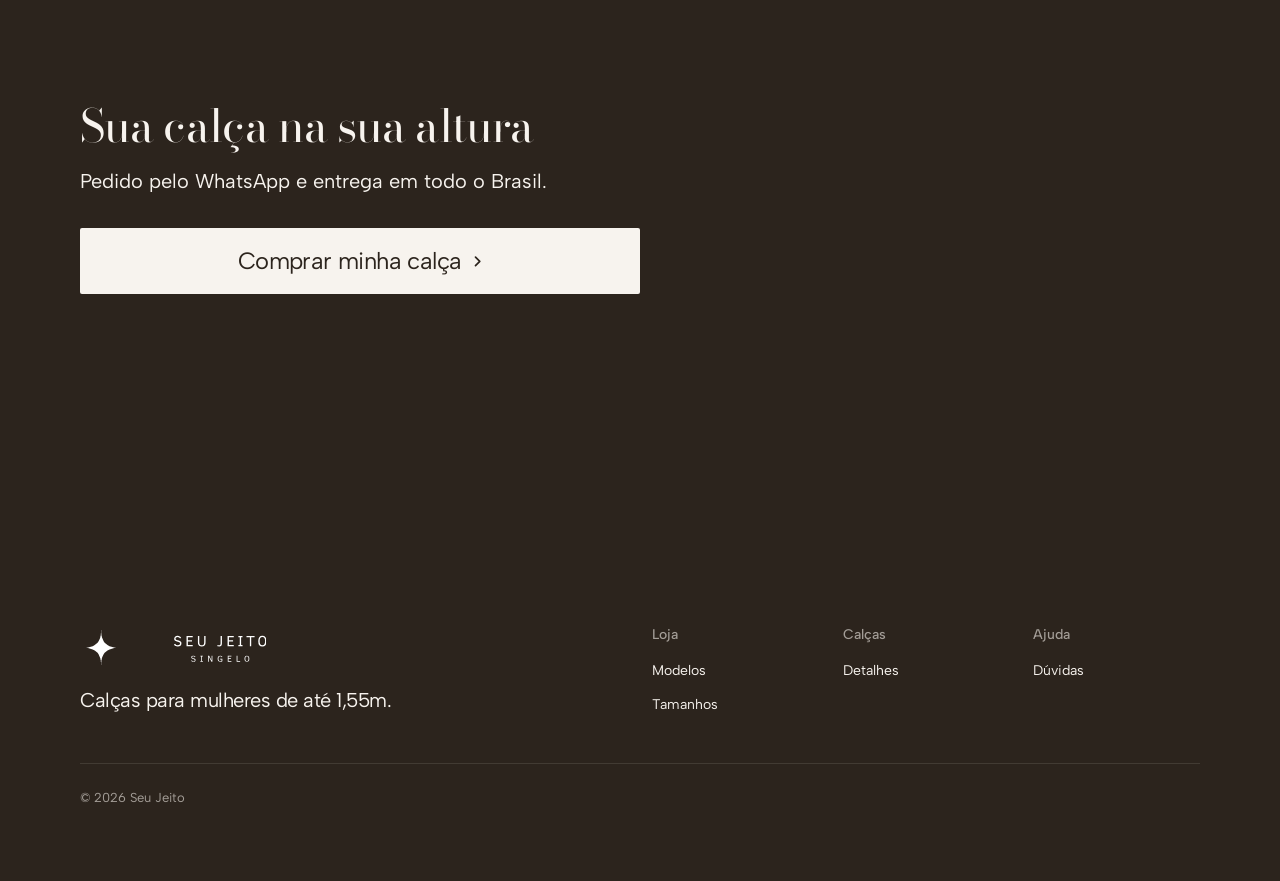
==== commit 3e72a61e: "detalhes com as calças da coleção; sai a seção da barra Os quatro closes agora mostram o cós da reta" ====
--- a/index.html
+++ b/index.html
@@ -66,9 +66,6 @@
 .compra .btn { flex: 1 1 140px; }
 @media (max-width: 639px) { .nav__logo img { height: 28px; } }
 
-/* comprimento: a barra no chão */
-#comprimento .frame { height: min(640px, calc(100svh - var(--padt) - var(--padb) - 24px)); }
-#comprimento .frame__img { object-position: 50% 82%; }
 .pic { margin: 0; overflow: hidden; border-radius: var(--r-lg); aspect-ratio: 1; }
 .pic--tall { aspect-ratio: 5 / 4; }
 @media (min-width: 1024px) { #tamanhos .pic { aspect-ratio: auto; height: min(415px, 46svh); } }
@@ -86,7 +83,7 @@
 @media (min-width: 640px) and (max-width: 1279px) { #duvidas { --h: 2; } }
 @media (min-width: 640px) and (max-width: 1023px) { #duvidas .pic { aspect-ratio: 4 / 5; } }
 @media (min-width: 1024px) and (max-width: 1279px) { #duvidas .pic { height: calc(200svh - var(--padt) - var(--padb) - 48px); } }
-@media (max-width: 639px) { #comprimento, #duvidas { --hm: 2; } #comprimento .frame { height: 600px; } }
+@media (max-width: 639px) { #duvidas { --hm: 2; } }
 
 /* sacola e diálogos: transições no estilo transitions.dev (entra com fade, blur e escala; sai rápido) */
 .badge { position: absolute; top: -4px; right: -6px; min-width: 18px; height: 18px; padding: 0 5px; border-radius: 9px; background: var(--action); color: var(--action-ink);
@@ -304,22 +301,22 @@
       <div class="mo-ph__head"><h2 id="detalhes-h">Detalhes refeitos para até 1,55m</h2><p>Cintura, bolso e tecido mudam quando a calça é feita para mulheres baixas.</p></div>
       <ol class="mo-ph__list">
         <li class="mo-ph__ch">
-          <figure class="mo-ph__pic"><img src="img/cintura.jpg" srcset="img/cintura-640.jpg 640w, img/cintura.jpg 1600w" sizes="100vw" alt="Cós alto de uma calça terracota com a mão no bolso" width="1200" height="816" loading="lazy"></figure>
+          <figure class="mo-ph__pic"><img src="img/detalhe-cos.jpg" srcset="img/detalhe-cos-640.jpg 640w, img/detalhe-cos.jpg 1536w" sizes="100vw" alt="Cós alto da calça de alfaiataria reta preta, com botão, passantes e o início do vinco" width="1536" height="1024" loading="lazy"></figure>
           <h3>Calça de cintura alta no lugar certo</h3>
           <p>Gancho mais curto: o cós para na cintura, não nas costelas.</p>
         </li>
         <li class="mo-ph__ch">
-          <figure class="mo-ph__pic"><img src="img/bolso.jpg" srcset="img/bolso-640.jpg 640w, img/bolso.jpg 1600w" sizes="100vw" alt="Bolso lateral inclinado de uma calça bege, com passante e vinco" width="1374" height="1145" loading="lazy"></figure>
+          <figure class="mo-ph__pic"><img src="img/detalhe-bolso.jpg" srcset="img/detalhe-bolso-640.jpg 640w, img/detalhe-bolso.jpg 1536w" sizes="100vw" alt="Mão no bolso inclinado da calça de alfaiataria pantalona bege" width="1536" height="1024" loading="lazy"></figure>
           <h3>Bolsos da calça mais altos</h3>
           <p>Menores e mais altos, não abrem quando você senta.</p>
         </li>
         <li class="mo-ph__ch">
-          <figure class="mo-ph__pic"><img src="img/sarja.jpg" srcset="img/sarja-640.jpg 640w, img/sarja.jpg 1600w" sizes="100vw" alt="Sarja bege dobrada, com o fio do tecido em diagonal" width="1374" height="1145" loading="lazy"></figure>
-          <h3>Sarja encorpada na calça inteira</h3>
-          <p>A perna cai reta até a barra, sem colar no corpo.</p>
+          <figure class="mo-ph__pic"><img src="img/detalhe-pregas.jpg" srcset="img/detalhe-pregas-640.jpg 640w, img/detalhe-pregas.jpg 1536w" sizes="100vw" alt="Duas pregas frontais da calça de alfaiataria cenoura marrom chocolate" width="1536" height="1024" loading="lazy"></figure>
+          <h3>Pregas que dão conforto no quadril</h3>
+          <p>O tecido encorpado cai sem marcar, do quadril à barra.</p>
         </li>
         <li class="mo-ph__ch">
-          <figure class="mo-ph__pic"><img src="img/botao.jpg" srcset="img/botao-640.jpg 640w, img/botao.jpg 1600w" sizes="100vw" alt="Botão de madeira gravado Seu Jeito Singelo no cós terracota" width="1036" height="908" loading="lazy"></figure>
+          <figure class="mo-ph__pic"><img src="img/detalhe-botao.jpg" srcset="img/detalhe-botao-640.jpg 640w, img/detalhe-botao.jpg 1536w" sizes="100vw" alt="Botão caramelo gravado Seu Jeito Singelo no cós da calça cigarrete" width="1536" height="1024" loading="lazy"></figure>
           <h3>Botão da calça gravado com a marca</h3>
           <p>Cada calça fecha com o botão Seu Jeito.</p>
         </li>
@@ -327,25 +324,6 @@
     </div>
   </section>
 
-  <section class="section ground-inverse" id="comprimento" aria-labelledby="comprimento-h">
-    <div class="wrap grid grid--top">
-      <div class="span-6 split-col">
-        <div class="section-head">
-          <h2 id="comprimento-h">Barra pronta para quem tem até 1,55m</h2>
-          <p>A calça chega no seu comprimento, com salto ou sem. Nada de levar à costureira antes de usar.</p>
-        </div>
-        <ul class="rows rows--spec">
-          <li><span class="rows__name">Altura</span><span class="rows__value">até 1,55m</span></li>
-          <li><span class="rows__name">Barra</span><span class="rows__value">pronta, sem ajuste</span></li>
-          <li><span class="rows__name">Provador</span><span class="rows__value">câmera do celular</span></li>
-        </ul>
-        <div class="btn-row"><button type="button" class="btn btn--secondary" data-provar="pantalona">Provar a pantalona na câmera</button></div>
-      </div>
-      <div class="frame frame--photo span-6 start-7">
-        <img class="frame__img" src="img/hero.jpg" srcset="img/hero-640.jpg 640w, img/hero.jpg 1600w" sizes="(max-width: 639px) 100vw, 50vw" alt="Calça terracota de perna larga com a barra rente ao chão, sobre sandália de salto fino" loading="lazy" data-source="client" data-subject="barra da calça" width="1067" height="1600">
-      </div>
-    </div>
-  </section>
 
   <section class="section" id="tamanhos" aria-labelledby="tamanhos-h">
     <div class="wrap">
@@ -401,7 +379,7 @@
           <p class="footer__lede">Calças para mulheres de até 1,55m.</p>
         </div>
         <div class="span-2 start-7 footer__col"><h3>Loja</h3><ul><li><a href="#modelos">Modelos</a></li><li><a href="#tamanhos">Tamanhos</a></li></ul></div>
-        <div class="span-2 footer__col"><h3>Calças</h3><ul><li><a href="#detalhes">Detalhes</a></li><li><a href="#comprimento">Comprimento</a></li></ul></div>
+        <div class="span-2 footer__col"><h3>Calças</h3><ul><li><a href="#detalhes">Detalhes</a></li></ul></div>
         <div class="span-2 footer__col"><h3>Ajuda</h3><ul><li><a href="#duvidas">Dúvidas</a></li></ul></div>
       </div>
       <div class="footer__legal">
